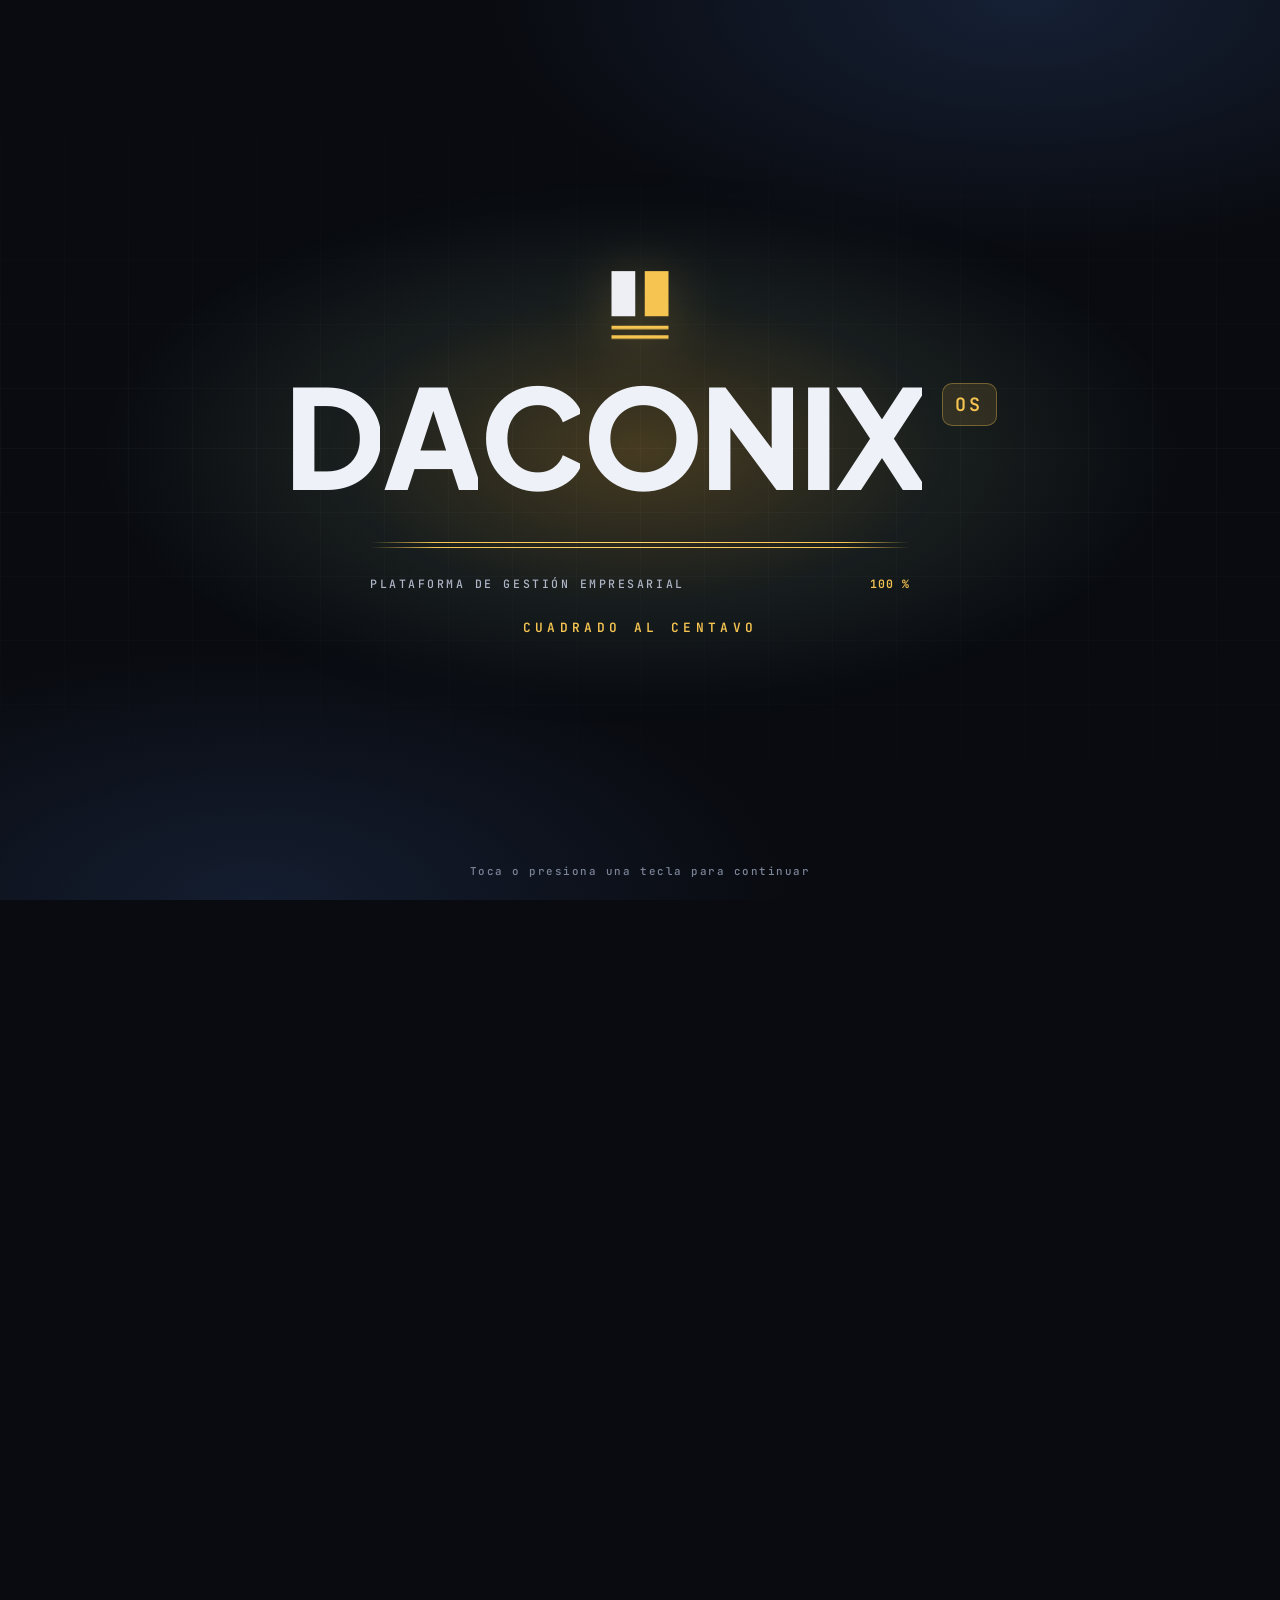
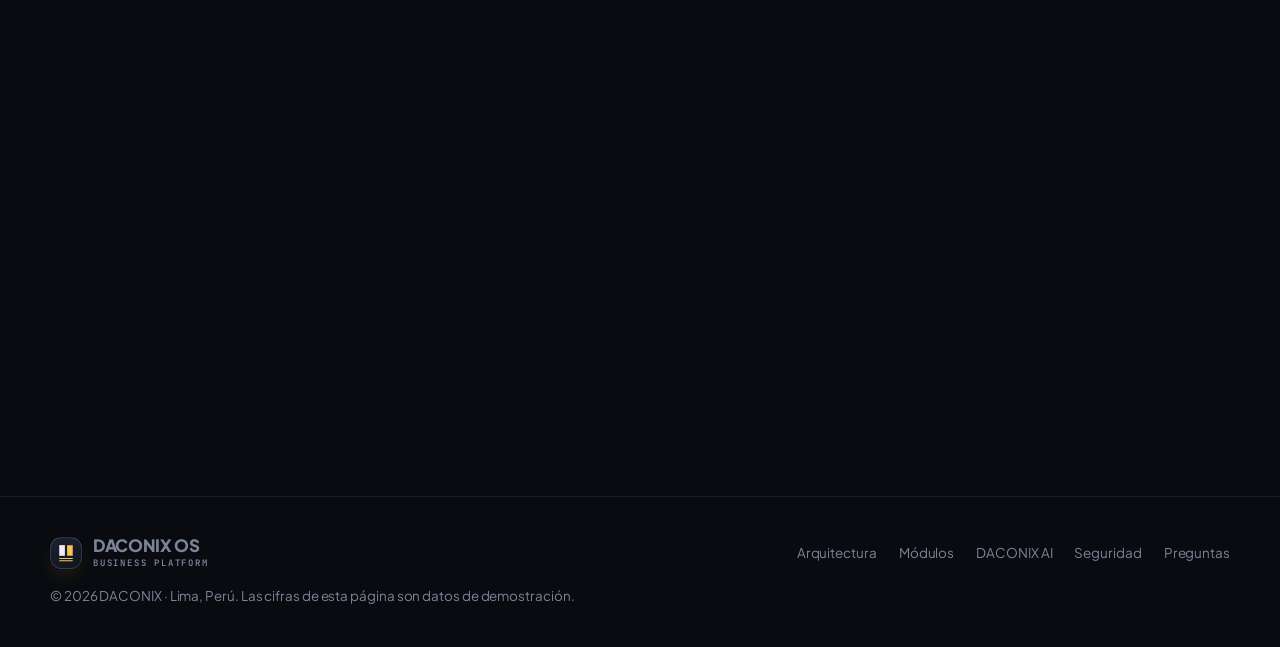
==== index.html @ ee8d9e0b "Add files via upload" ====
<!doctype html>
<html lang="es">
<head>
<meta charset="utf-8">
<meta name="viewport" content="width=device-width, initial-scale=1, viewport-fit=cover">
<title>DACONIX OS · Plataforma de gestión empresarial</title>
<meta name="description" content="DACONIX OS centraliza ventas, inventario multi-almacén, tesorería y contabilidad en una sola plataforma, con un asistente integrado que guía a tu equipo.">
<meta name="theme-color" content="#090B10">
<link rel="preconnect" href="https://fonts.googleapis.com">
<link rel="preconnect" href="https://fonts.gstatic.com" crossorigin>
<link rel="stylesheet" href="https://fonts.googleapis.com/css2?family=Plus+Jakarta+Sans:wght@400..800&family=JetBrains+Mono:wght@400..600&display=swap">
<style>
:root{
  color-scheme:dark;
  --bg:#090B10; --bg-2:#0C0F17;
  --s1:#121622; --s2:#171C2B; --s3:#1E2436;
  --line:rgba(255,255,255,.08); --line-2:rgba(255,255,255,.13); --line-3:rgba(255,255,255,.2);
  --ink:#EEF1F7; --ink-2:#AEB5C6; --mute:#7C8498;
  --gold:#F5C451; --gold-h:#FFD166; --gold-ink:#090B10; --gold-soft:rgba(245,196,81,.12); --gold-line:rgba(245,196,81,.35);
  --cyan:#5ED6E8; --cyan-soft:rgba(94,214,232,.1);
  --ok:#5FD3A8; --ok-soft:rgba(95,211,168,.12);
  --warn:#F2A65A; --warn-soft:rgba(242,166,90,.13);
  --info:#8FB2FF; --info-soft:rgba(143,178,255,.12);
  --ui:'Plus Jakarta Sans','Inter','Segoe UI',system-ui,-apple-system,sans-serif;
  --mono:'JetBrains Mono',ui-monospace,'SFMono-Regular',Consolas,monospace;
  --r:16px;
}
*{box-sizing:border-box}
html{scroll-behavior:smooth;background:var(--bg);-webkit-text-size-adjust:100%}
body{margin:0;min-height:100vh;color:var(--ink);font-family:var(--ui);font-size:16px;line-height:1.6;-webkit-font-smoothing:antialiased;letter-spacing:-.005em;
  background:
    radial-gradient(1100px 620px at 78% -8%,rgba(46,72,122,.42),transparent 62%),
    radial-gradient(900px 560px at 6% 4%,rgba(31,45,78,.38),transparent 60%),
    radial-gradient(800px 600px at 50% 120%,rgba(28,40,70,.3),transparent 60%),
    var(--bg);background-attachment:fixed}
a{color:inherit}
button{font:inherit;color:inherit}
img,svg{display:block}
:focus-visible{outline:2px solid var(--gold);outline-offset:3px;border-radius:6px}
::selection{background:var(--gold);color:var(--gold-ink)}
h1,h2,h3,h4{margin:0;text-wrap:balance;letter-spacing:-.035em}
p{margin:0}
.wrap{max-width:1220px;margin-inline:auto;padding-inline:max(20px,env(safe-area-inset-left,0px))}
.mono,.num{font-family:var(--mono);font-variant-numeric:tabular-nums;letter-spacing:0}
.sec{padding-block:clamp(84px,11vw,140px);scroll-margin-top:72px}
.eyebrow{display:inline-flex;align-items:center;gap:10px;font:600 .72rem var(--mono);letter-spacing:.16em;text-transform:uppercase;color:var(--gold)}
.eyebrow::before{content:"";width:22px;height:1px;background:var(--gold-line)}
.h2{font-size:clamp(2rem,4.4vw,3.4rem);font-weight:760;line-height:1.04;margin-top:16px}
.h2 em{font-style:normal;color:var(--gold)}
.lead{color:var(--ink-2);font-size:clamp(1.02rem,1.5vw,1.16rem);max-width:58ch;margin-top:18px}
.head{display:grid;grid-template-columns:minmax(0,1.15fr) minmax(0,1fr);gap:18px 64px;align-items:end;margin-bottom:clamp(40px,5vw,60px)}
@media(max-width:900px){.head{grid-template-columns:minmax(0,1fr)}}

/* Botones */
.btn{display:inline-flex;align-items:center;justify-content:center;gap:9px;height:48px;padding:0 22px;border-radius:12px;font-weight:650;font-size:.96rem;text-decoration:none;cursor:pointer;border:1px solid var(--line-2);background:rgba(23,28,43,.7);color:var(--ink);transition:background .2s,border-color .2s,transform .2s,box-shadow .2s;white-space:nowrap}
.btn:hover{border-color:var(--line-3);background:var(--s3);transform:translateY(-1px)}
.btn.pri{background:var(--gold);color:var(--gold-ink);border-color:transparent;box-shadow:0 0 0 1px rgba(255,209,102,.5) inset,0 14px 36px -14px rgba(245,196,81,.65)}
.btn.pri:hover{background:var(--gold-h)}
.btn.sm{height:40px;padding:0 16px;font-size:.88rem;border-radius:10px}
.btn svg{flex-shrink:0}

/* Cabecera */
.top{position:fixed;inset:0 0 auto;z-index:60;padding-top:env(safe-area-inset-top,0px);transition:background .25s,border-color .25s,backdrop-filter .25s;border-bottom:1px solid transparent}
.top.solid{background:rgba(9,11,16,.78);backdrop-filter:saturate(150%) blur(16px);-webkit-backdrop-filter:saturate(150%) blur(16px);border-bottom-color:var(--line)}
.top-in{height:72px;display:flex;align-items:center;gap:24px}
.brand{display:flex;align-items:center;gap:11px;text-decoration:none;flex-shrink:0}
.brand-mark{width:38px;height:38px;border-radius:11px;display:grid;place-items:center;background:linear-gradient(160deg,#1C2233,#10141E);border:1px solid var(--line-2);box-shadow:0 0 0 1px rgba(0,0,0,.4),0 8px 22px -10px rgba(245,196,81,.5)}
.brand-t{display:grid;line-height:1.05}
.brand-t b{font-size:1.06rem;font-weight:800;letter-spacing:-.02em}
.brand-t small{font:600 .56rem var(--mono);letter-spacing:.2em;color:var(--mute);margin-top:3px}
.links{display:flex;gap:4px;margin-inline:auto}
.links a{padding:8px 14px;border-radius:9px;text-decoration:none;color:var(--ink-2);font-size:.92rem;font-weight:550;transition:color .2s,background .2s}
.links a:hover{color:var(--ink);background:rgba(255,255,255,.05)}
.links a .ai{color:var(--gold)}
.acts{display:flex;gap:10px;align-items:center}
.menu-btn{display:none;width:42px;height:42px;border-radius:10px;border:1px solid var(--line-2);background:rgba(23,28,43,.7);place-items:center;cursor:pointer}
.drawer{display:none}
@media(max-width:1040px){
  .links,.acts .btn:not(.keep){display:none}
  .menu-btn{display:grid}
  .acts{margin-left:auto}
  .drawer.open{display:grid;gap:4px;padding:10px 0 20px;border-top:1px solid var(--line)}
  .drawer a{padding:12px 4px;text-decoration:none;font-weight:600;color:var(--ink-2);border-bottom:1px solid var(--line)}
  .drawer .btns{display:grid;gap:10px;margin-top:14px}
}
.acts .sh{display:none}
@media(max-width:560px){.top-in{gap:12px}.acts .lg{display:none}.acts .sh{display:inline}.acts .btn.keep{padding:0 13px;font-size:.84rem}.brand-t small{display:none}.brand-t b{font-size:.98rem}}
@media(max-width:360px){.brand-t{display:none}}

/* Hero */
.hero{position:relative;padding-top:calc(128px + env(safe-area-inset-top,0px));padding-bottom:clamp(40px,6vw,64px);text-align:center;overflow:hidden}
.hero::before{content:"";position:absolute;inset:0;z-index:-1;background-image:linear-gradient(var(--line) 1px,transparent 1px),linear-gradient(90deg,var(--line) 1px,transparent 1px);background-size:64px 64px;-webkit-mask:radial-gradient(ellipse 70% 60% at 50% 30%,#000 10%,transparent 75%);mask:radial-gradient(ellipse 70% 60% at 50% 30%,#000 10%,transparent 75%);opacity:.55}
.badge{display:inline-flex;align-items:center;gap:10px;max-width:100%;padding:7px 16px 7px 12px;border-radius:999px;border:1px solid var(--gold-line);background:linear-gradient(90deg,rgba(245,196,81,.1),rgba(94,214,232,.05));font:600 clamp(.6rem,1.6vw,.72rem) var(--mono);letter-spacing:.1em;color:var(--gold);text-transform:uppercase;text-wrap:balance}
.badge i{width:7px;height:7px;flex-shrink:0;border-radius:50%;background:var(--gold);animation:ping 2.4s infinite}
@keyframes ping{0%{box-shadow:0 0 0 0 rgba(245,196,81,.55)}70%,100%{box-shadow:0 0 0 9px rgba(245,196,81,0)}}
.hero h1{margin:28px auto 0;max-width:15ch;font-size:clamp(2.6rem,7vw,5.6rem);font-weight:800;line-height:1.01;letter-spacing:-.048em}
.hero h1 .g{display:block;color:transparent;background:linear-gradient(100deg,#FFE3A1 0%,var(--gold) 42%,#D99E2B 72%,#FFE3A1 100%);background-size:200% 100%;-webkit-background-clip:text;background-clip:text;animation:sheen 7s ease-in-out infinite;padding-bottom:.08em}
@keyframes sheen{0%,100%{background-position:0% 50%}50%{background-position:100% 50%}}
.hero .lead{margin:26px auto 0;max-width:60ch;font-size:clamp(1.04rem,1.7vw,1.24rem)}
.hero .cta{display:flex;flex-wrap:wrap;gap:12px;justify-content:center;margin-top:36px}
.hero .cta .btn{height:54px;padding:0 26px;font-size:1rem}
.trust{display:flex;flex-wrap:wrap;justify-content:center;gap:10px 28px;margin-top:32px;font-size:.88rem;color:var(--mute)}
.trust span{display:inline-flex;align-items:center;gap:8px}
.trust svg{color:var(--gold)}

/* Spotlight border glow */
.spot{position:relative;isolation:isolate;--mx:50%;--my:50%}
.spot::before{content:"";position:absolute;inset:0;border-radius:inherit;padding:1px;pointer-events:none;z-index:3;
  background:radial-gradient(300px circle at var(--mx) var(--my),rgba(255,209,102,.95),rgba(245,196,81,.25) 35%,transparent 62%);
  -webkit-mask:linear-gradient(#000 0 0) content-box,linear-gradient(#000 0 0);-webkit-mask-composite:xor;mask-composite:exclude;opacity:0;transition:opacity .35s}
.spot::after{content:"";position:absolute;inset:0;border-radius:inherit;pointer-events:none;z-index:-1;background:radial-gradient(520px circle at var(--mx) var(--my),rgba(245,196,81,.07),transparent 50%);opacity:0;transition:opacity .35s}
.spot:hover::before,.spot:hover::after{opacity:1}

/* Reveal */
.js .rv{opacity:0;transform:translateY(22px);transition:opacity .8s cubic-bezier(.2,.7,0,1),transform .8s cubic-bezier(.2,.7,0,1);transition-delay:calc(var(--d,0) * 90ms)}
.js .rv.in{opacity:1;transform:none}

/* Simulador */
.stage{padding-bottom:clamp(30px,5vw,60px)}
.hint{display:flex;justify-content:center;margin-bottom:16px}
.hint span{display:inline-flex;align-items:center;gap:8px;font:500 .76rem var(--mono);color:var(--ink-2);letter-spacing:.04em}
.hint b{color:var(--gold);font-weight:600}
.erp{border-radius:20px;border:1px solid var(--line-2);background:linear-gradient(180deg,#121622 0%,#0E1119 100%);overflow:hidden;
  box-shadow:0 0 0 1px rgba(0,0,0,.6),0 -1px 0 rgba(255,209,102,.3) inset,0 60px 140px -40px rgba(0,0,0,.95),0 0 140px -50px rgba(245,196,81,.35);
  display:grid;grid-template-columns:232px minmax(0,1fr);min-height:640px;text-align:left}
.e-side{border-right:1px solid var(--line);background:rgba(9,11,16,.55);padding:16px 12px;display:flex;flex-direction:column;gap:3px;min-width:0}
.e-side .brand{padding:4px 6px 16px;border-bottom:1px solid var(--line);margin-bottom:10px}
.e-side .brand-mark{width:32px;height:32px;border-radius:9px}
.e-side .brand-t b{font-size:.94rem}
.e-grp{font:600 .6rem var(--mono);letter-spacing:.16em;color:var(--mute);padding:10px 10px 6px}
.nav-i{display:flex;align-items:center;gap:11px;width:100%;padding:9px 11px;border-radius:9px;border:0;background:none;color:var(--ink-2);font-size:.88rem;font-weight:550;cursor:pointer;text-align:left;white-space:nowrap;transition:background .15s,color .15s}
.nav-i .gl{width:18px;text-align:center;font-family:var(--mono);color:var(--mute);flex-shrink:0}
.nav-i:hover{background:rgba(255,255,255,.04);color:var(--ink)}
.nav-i[aria-selected="true"]{background:var(--s2);color:var(--ink);box-shadow:0 0 0 1px var(--line-2) inset}
.nav-i[aria-selected="true"] .gl{color:var(--gold)}
.e-more{margin-top:auto;padding:12px 10px 4px;font-size:.74rem;color:var(--mute);border-top:1px solid var(--line)}
.e-more b{color:var(--ink-2);font-weight:600}
.e-body{min-width:0;display:flex;flex-direction:column}
.e-top{display:flex;align-items:center;gap:14px;padding:12px 20px;border-bottom:1px solid var(--line);background:rgba(9,11,16,.35)}
.crumb{display:grid;line-height:1.2;min-width:0}
.crumb small{font:600 .6rem var(--mono);letter-spacing:.14em;color:var(--mute)}
.crumb b{font-size:1rem;font-weight:700;white-space:nowrap;overflow:hidden;text-overflow:ellipsis}
.e-st{margin-left:auto;display:flex;align-items:center;gap:10px;justify-content:flex-end;flex-shrink:0}
.srv{display:inline-flex;align-items:center;gap:8px;font:500 .72rem var(--mono);color:var(--ink-2);padding:6px 11px;border-radius:999px;border:1px solid var(--line);background:rgba(9,11,16,.5);white-space:nowrap}
.srv i{width:7px;height:7px;border-radius:50%;background:var(--ok);box-shadow:0 0 0 3px rgba(95,211,168,.18)}
.av{width:32px;height:32px;border-radius:50%;display:grid;place-items:center;font:600 .72rem var(--mono);background:var(--s3);border:1px solid var(--line-2);color:var(--ink)}
.e-main{padding:18px 20px 24px;min-width:0;position:relative;flex:1}
.demo-bn{display:flex;flex-wrap:wrap;align-items:center;justify-content:space-between;gap:6px 16px;padding:11px 15px;border-radius:12px;border:1px solid var(--gold-line);background:linear-gradient(90deg,rgba(245,196,81,.08),rgba(245,196,81,.02));margin-bottom:18px}
.demo-bn b{display:inline-flex;align-items:center;gap:9px;font:600 .68rem var(--mono);letter-spacing:.14em;color:var(--gold)}
.demo-bn b::before{content:"";width:7px;height:7px;border-radius:50%;background:var(--gold)}
.demo-bn span{font-size:.78rem;color:var(--ink-2)}
.vh{display:flex;flex-wrap:wrap;align-items:flex-end;justify-content:space-between;gap:12px 20px;margin-bottom:16px}
.vh .k{font:600 .64rem var(--mono);letter-spacing:.16em;color:var(--cyan);text-transform:uppercase;display:flex;align-items:center;gap:8px}
.vh .k::before{content:"";width:6px;height:6px;border-radius:50%;background:var(--cyan)}
.vh h3{font-size:1.45rem;font-weight:750;margin-top:4px;letter-spacing:-.025em}
.vh p{font-size:.84rem;color:var(--mute);margin-top:2px}
.month{display:inline-flex;align-items:center;gap:10px}
.month button{width:32px;height:32px;border-radius:8px;border:1px solid var(--line);background:var(--s1);color:var(--mute);cursor:default}
.month span{font:500 .82rem var(--mono);padding:7px 14px;border-radius:8px;border:1px solid var(--line-2);background:var(--s2);text-transform:none}
.kpis{display:grid;grid-template-columns:repeat(4,minmax(0,1fr));gap:12px}
.kpi{padding:15px 16px;border-radius:13px;border:1px solid var(--line);background:var(--s1);min-width:0}
.kpi .l{font-size:.78rem;color:var(--ink-2);font-weight:550}
.kpi .v{font:500 clamp(1.1rem,1.9vw,1.5rem) var(--mono);font-variant-numeric:tabular-nums;margin:6px 0 4px;letter-spacing:-.02em;white-space:nowrap}
.kpi .d{font-size:.74rem;color:var(--mute)}
.kpi .d.up{color:var(--ok)}.kpi .d.warn{color:var(--warn)}
.g2{display:grid;grid-template-columns:minmax(0,1.55fr) minmax(0,1fr);gap:12px;margin-top:12px}
.card{border:1px solid var(--line);background:var(--s1);border-radius:13px;padding:16px;min-width:0}
.card h4{font-size:.86rem;font-weight:650;display:flex;justify-content:space-between;align-items:baseline;gap:10px;margin-bottom:14px;letter-spacing:-.01em}
.card h4 span{font-weight:450;color:var(--mute);font-size:.74rem}
.bars{display:flex;align-items:flex-end;gap:6px;height:150px;padding-top:6px}
.bars div{flex:1;border-radius:5px 5px 2px 2px;background:linear-gradient(180deg,rgba(245,196,81,.9),rgba(245,196,81,.25));transform-origin:bottom;animation:grow .7s cubic-bezier(.2,.7,0,1) both;animation-delay:calc(var(--i) * 40ms);position:relative;min-width:0}
.bars div.c{background:linear-gradient(180deg,rgba(94,214,232,.75),rgba(94,214,232,.15))}
@keyframes grow{from{transform:scaleY(0)}to{transform:scaleY(1)}}
.axis{display:flex;justify-content:space-between;font:500 .66rem var(--mono);color:var(--mute);margin-top:8px}
.legend{display:flex;gap:14px;font-size:.72rem;color:var(--mute);margin-top:10px}
.legend i{display:inline-block;width:8px;height:8px;border-radius:2px;margin-right:6px;background:var(--gold)}
.legend i.c{background:var(--cyan)}
.att{display:grid;gap:8px}
.att div{display:flex;gap:11px;align-items:flex-start;padding:11px 12px;border-radius:10px;background:var(--bg-2);border:1px solid var(--line);font-size:.8rem;color:var(--ink-2)}
.att b{color:var(--ink);font-weight:650;display:block}
.att i{flex-shrink:0;width:8px;height:8px;border-radius:50%;margin-top:6px}
.tw{overflow-x:auto;border:1px solid var(--line);border-radius:13px;background:var(--s1)}
table{width:100%;border-collapse:collapse;font-size:.82rem;min-width:620px}
th{text-align:left;font:600 .62rem var(--mono);letter-spacing:.12em;text-transform:uppercase;color:var(--mute);padding:12px 14px;border-bottom:1px solid var(--line);white-space:nowrap}
td{padding:12px 14px;border-bottom:1px solid var(--line);color:var(--ink-2);white-space:nowrap}
tr:last-child td{border-bottom:0}
tbody tr{transition:background .15s}
tbody tr:hover{background:rgba(255,255,255,.025)}
.r{text-align:right}
td b{color:var(--ink);font-weight:600}
td small{display:block;color:var(--mute);font-size:.72rem}
.pill{display:inline-flex;align-items:center;gap:6px;font-size:.72rem;font-weight:600;padding:3px 10px;border-radius:999px;white-space:nowrap}
.pill::before{content:"";width:6px;height:6px;border-radius:50%;background:currentColor}
.p-ok{color:var(--ok);background:var(--ok-soft)}.p-warn{color:var(--warn);background:var(--warn-soft)}.p-info{color:var(--info);background:var(--info-soft)}.p-n{color:var(--ink-2);background:rgba(255,255,255,.06)}
.meter{display:inline-flex;align-items:center;gap:10px}
.meter .m{width:84px;height:6px;border-radius:3px;background:var(--bg);position:relative;overflow:hidden}
.meter .m i{position:absolute;inset:0 auto 0 0;border-radius:3px;background:var(--cyan)}
.meter .m.low i{background:var(--warn)}
.whs{display:grid;grid-template-columns:repeat(3,minmax(0,1fr));gap:12px;margin-bottom:12px}
.wh{padding:15px 16px;border-radius:13px;border:1px solid var(--line);background:var(--s1)}
.wh .n{font-size:.84rem;font-weight:650}
.wh .c{font-size:.72rem;color:var(--mute)}
.wh .v{font:500 1.15rem var(--mono);margin:10px 0 8px}
.wh .m{height:6px;border-radius:3px;background:var(--bg);overflow:hidden}
.wh .m i{display:block;height:100%;border-radius:3px;background:linear-gradient(90deg,var(--cyan),var(--gold))}
.wh .f{display:flex;justify-content:space-between;font-size:.72rem;color:var(--mute);margin-top:8px}
.view{animation:vin .4s cubic-bezier(.2,.7,0,1) both}
@keyframes vin{from{opacity:0;transform:translateY(8px)}to{opacity:1;transform:none}}
.fab{position:absolute;right:18px;bottom:18px;display:inline-flex;align-items:center;gap:9px;height:44px;padding:0 18px;border-radius:999px;border:0;background:var(--gold);color:var(--gold-ink);font-weight:700;font-size:.9rem;cursor:pointer;box-shadow:0 14px 34px -12px rgba(245,196,81,.7);text-decoration:none}
.fab:hover{background:var(--gold-h)}
.note{font-size:.74rem;color:var(--mute);margin-top:14px}
@media(max-width:1100px){.kpis{grid-template-columns:repeat(2,minmax(0,1fr))}.g2{grid-template-columns:minmax(0,1fr)}}
@media(max-width:860px){
  .erp{grid-template-columns:minmax(0,1fr);min-height:0}
  .e-side{flex-direction:row;overflow-x:auto;border-right:0;border-bottom:1px solid var(--line);padding:10px;gap:4px;scrollbar-width:none}
  .e-side::-webkit-scrollbar{display:none}
  .e-side .brand,.e-grp,.e-more{display:none}
  .nav-i{width:auto}
  .e-main{padding:16px 14px 76px}
  .e-top{padding:12px 14px}
  .srv .t{display:none}
  .whs{grid-template-columns:minmax(0,1fr)}
}
@media(max-width:520px){.kpis{grid-template-columns:minmax(0,1fr)}.month{display:none}}

/* Mapa de módulos */
.map{display:grid;grid-template-columns:repeat(3,minmax(0,1fr));gap:14px;margin-top:22px}
@media(max-width:860px){.map{grid-template-columns:minmax(0,1fr)}}
.mg{border:1px solid var(--line);border-radius:var(--r);background:rgba(18,22,34,.7);padding:22px}
.mg h3{font-size:1.02rem;font-weight:700;letter-spacing:-.015em;display:flex;align-items:center;gap:10px}
.mg h3 small{font:600 .6rem var(--mono);letter-spacing:.14em;color:var(--mute)}
.mg p{font-size:.88rem;color:var(--ink-2);margin-top:8px}
.chips{display:flex;flex-wrap:wrap;gap:6px;margin-top:14px}
.chips span{font-size:.76rem;font-weight:550;padding:5px 10px;border-radius:8px;background:var(--s2);border:1px solid var(--line);color:var(--ink-2)}

/* IA */
.ai-grid{display:grid;grid-template-columns:minmax(0,1fr) minmax(0,1.05fr);gap:24px;align-items:start}
@media(max-width:960px){.ai-grid{grid-template-columns:minmax(0,1fr)}}
.uses{display:grid;gap:12px}
.use{border-radius:var(--r);border:1px solid var(--line);background:var(--s1);padding:22px;cursor:pointer;text-align:left;width:100%;transition:border-color .2s,background .2s,transform .2s}
.use:hover{transform:translateY(-2px)}
.use[aria-pressed="true"]{background:var(--s2);border-color:var(--gold-line)}
.use .hd{display:flex;align-items:center;justify-content:space-between;gap:12px}
.use .ic{width:40px;height:40px;border-radius:11px;display:grid;place-items:center;background:linear-gradient(160deg,rgba(245,196,81,.16),rgba(94,214,232,.06));border:1px solid var(--gold-line);color:var(--gold);flex-shrink:0}
.use h3{font-size:1.12rem;font-weight:720;margin-top:16px;letter-spacing:-.02em}
.use p{font-size:.9rem;color:var(--ink-2);margin-top:8px}
.use q{display:block;margin-top:12px;font:500 .8rem var(--mono);color:var(--gold);quotes:"“" "”"}
.st{font:600 .6rem var(--mono);letter-spacing:.12em;text-transform:uppercase;padding:4px 9px;border-radius:999px;white-space:nowrap}
.st.on{color:var(--ok);background:var(--ok-soft)}
.st.dev{color:var(--cyan);background:var(--cyan-soft)}
.chat{border-radius:20px;border:1px solid var(--line-2);background:linear-gradient(180deg,#141927,#0E1119);overflow:hidden;box-shadow:0 40px 100px -40px rgba(0,0,0,.9),0 0 90px -40px rgba(94,214,232,.35);position:sticky;top:96px}
.c-top{display:flex;align-items:center;gap:12px;padding:16px 18px;border-bottom:1px solid var(--line)}
.c-top .spark{width:38px;height:38px;border-radius:11px;display:grid;place-items:center;background:var(--gold);color:var(--gold-ink);font-size:1.1rem;font-weight:800}
.c-top b{display:block;font-size:.98rem}
.c-top small{font-size:.74rem;color:var(--mute)}
.c-top .x{margin-left:auto;color:var(--mute);font-size:1.2rem}
.modes{display:flex;gap:6px;padding:12px 18px 0}
.modes span{font-size:.74rem;font-weight:600;padding:6px 12px;border-radius:999px;border:1px solid var(--line-2);color:var(--ink-2)}
.modes span.on{background:var(--gold-soft);border-color:var(--gold-line);color:var(--gold)}
.c-note{margin:12px 18px 0;padding:10px 12px;border-radius:10px;background:var(--bg-2);border:1px solid var(--line);font-size:.74rem;color:var(--mute)}
.log{height:360px;overflow:hidden;padding:16px 18px;display:flex;flex-direction:column;gap:12px;justify-content:flex-end;-webkit-mask:linear-gradient(transparent,#000 14%);mask:linear-gradient(transparent,#000 14%)}
.msg{max-width:88%;padding:11px 14px;border-radius:14px;font-size:.86rem;line-height:1.5;animation:vin .35s both}
.msg.u{align-self:flex-end;background:var(--gold);color:var(--gold-ink);border-bottom-right-radius:4px;font-weight:550}
.msg.a{align-self:flex-start;background:var(--s2);border:1px solid var(--line);color:var(--ink);border-bottom-left-radius:4px}
.msg.a small{display:block;font:600 .58rem var(--mono);letter-spacing:.14em;color:var(--cyan);margin-bottom:6px}
.msg.a ol{margin:6px 0 0;padding-left:18px;color:var(--ink-2)}
.msg.a li{margin:2px 0}
.dots{display:inline-flex;gap:4px;padding:4px 2px}
.dots i{width:6px;height:6px;border-radius:50%;background:var(--ink-2);animation:bl 1s infinite}
.dots i:nth-child(2){animation-delay:.15s}.dots i:nth-child(3){animation-delay:.3s}
@keyframes bl{0%,100%{opacity:.25}50%{opacity:1}}
.c-in{display:flex;gap:10px;align-items:center;margin:0 18px 18px;padding:8px 8px 8px 14px;border-radius:12px;border:1px solid var(--line-2);background:var(--bg-2)}
.c-in span{flex:1;font-size:.84rem;color:var(--mute);white-space:nowrap;overflow:hidden;text-overflow:ellipsis;min-height:1.4em}
.c-in span.typing{color:var(--ink)}
.c-in span.typing::after{content:"";display:inline-block;width:2px;height:1em;background:var(--gold);margin-left:2px;vertical-align:-2px;animation:bl 1s infinite}
.c-in b{height:34px;padding:0 14px;border-radius:9px;background:var(--gold);color:var(--gold-ink);display:grid;place-items:center;font-size:.8rem}
.ai-foot{margin-top:18px;font-size:.84rem;color:var(--mute);max-width:62ch}

/* Bento */
.bento{display:grid;grid-template-columns:repeat(6,minmax(0,1fr));gap:14px}
.bx{border-radius:20px;border:1px solid var(--line);background:linear-gradient(180deg,var(--s1),#0F131D);padding:clamp(22px,2.6vw,30px);overflow:hidden;min-width:0;scroll-margin-top:96px}
.bx .tag{font:600 .62rem var(--mono);letter-spacing:.16em;color:var(--gold);text-transform:uppercase}
.bx h3{font-size:clamp(1.3rem,2.1vw,1.7rem);font-weight:750;margin-top:12px;line-height:1.1}
.bx p{color:var(--ink-2);font-size:.94rem;margin-top:10px;max-width:46ch}
.b1{grid-column:span 4}.b2{grid-column:span 2;grid-row:span 2}.b3{grid-column:span 2}.b4{grid-column:span 2}
@media(max-width:1000px){.b1,.b2,.b3,.b4{grid-column:span 6;grid-row:auto}}
.cash{display:grid;grid-template-columns:minmax(0,1fr) minmax(0,1fr);gap:12px;margin-top:22px}
@media(max-width:620px){.cash{grid-template-columns:minmax(0,1fr)}}
.cash .card{background:var(--bg-2)}
.cash .big{font:500 clamp(1.5rem,3vw,2.1rem) var(--mono);letter-spacing:-.02em;margin-top:6px}
.cash .sub{font-size:.76rem;color:var(--mute);margin-top:6px}
.rows{display:grid;gap:8px;font-size:.84rem}
.rows div{display:flex;justify-content:space-between;gap:10px;color:var(--ink-2)}
.rows .tot{border-top:1px solid var(--line-2);padding-top:9px;color:var(--ink);font-weight:650}
.stock{display:grid;gap:16px;margin-top:24px}
.stock .n{display:flex;justify-content:space-between;font-size:.84rem;margin-bottom:7px}
.stock .n span{font-family:var(--mono);color:var(--ink-2)}
.stock .m{height:8px;border-radius:4px;background:var(--bg);overflow:hidden}
.stock .m i{display:block;height:100%;border-radius:4px;background:linear-gradient(90deg,var(--cyan),var(--gold));width:0;transition:width 1.4s cubic-bezier(.2,.7,0,1)}
.in .stock .m i{width:var(--w)}
.live{display:inline-flex;align-items:center;gap:8px;margin-top:22px;font:500 .74rem var(--mono);color:var(--ok)}
.live i{width:7px;height:7px;border-radius:50%;background:var(--ok);animation:ping2 2s infinite}
@keyframes ping2{0%{box-shadow:0 0 0 0 rgba(95,211,168,.5)}70%,100%{box-shadow:0 0 0 8px rgba(95,211,168,0)}}
.tl{display:grid;gap:0;margin-top:20px;border-left:1px solid var(--line-2);padding-left:18px}
.tl div{position:relative;padding:6px 0 12px;font-size:.84rem;color:var(--ink-2)}
.tl div::before{content:"";position:absolute;left:-23px;top:12px;width:9px;height:9px;border-radius:50%;background:var(--bg);border:2px solid var(--gold)}
.tl b{color:var(--ink);font-weight:650}
.tl time{display:block;font:500 .7rem var(--mono);color:var(--mute)}
.sec-l{display:grid;gap:10px;margin-top:20px}
.sec-l div{display:flex;gap:12px;align-items:flex-start;font-size:.88rem;color:var(--ink-2)}
.sec-l svg{color:var(--gold);flex-shrink:0;margin-top:3px}
.sec-l b{color:var(--ink);font-weight:650}

/* FAQ */
.faq-g{display:grid;grid-template-columns:minmax(0,.85fr) minmax(0,1.15fr);gap:48px}
@media(max-width:900px){.faq-g{grid-template-columns:minmax(0,1fr)}}
.faq{border-top:1px solid var(--line-2)}
.faq details{border-bottom:1px solid var(--line-2)}
.faq summary{list-style:none;cursor:pointer;display:flex;justify-content:space-between;align-items:center;gap:16px;padding:22px 0;font-size:1.06rem;font-weight:650;letter-spacing:-.015em}
.faq summary::-webkit-details-marker{display:none}
.faq summary::after{content:"+";font:400 1.4rem var(--mono);color:var(--gold);transition:transform .25s;flex-shrink:0}
.faq details[open] summary::after{transform:rotate(45deg)}
.faq details p{color:var(--ink-2);padding:0 0 22px;max-width:64ch;font-size:.96rem}

/* CTA final */
.final{position:relative;border-radius:28px;border:1px solid var(--gold-line);overflow:hidden;padding:clamp(40px,7vw,84px) clamp(22px,6vw,72px);text-align:center;
  background:radial-gradient(700px 360px at 50% 0%,rgba(245,196,81,.18),transparent 70%),radial-gradient(600px 300px at 50% 110%,rgba(94,214,232,.08),transparent 70%),linear-gradient(180deg,var(--s1),var(--bg-2))}
.final h2{font-size:clamp(2rem,4.6vw,3.6rem);font-weight:800;line-height:1.03;max-width:18ch;margin:16px auto 0}
.final .lead{margin-inline:auto}
.final .cta{display:flex;flex-wrap:wrap;gap:12px;justify-content:center;margin-top:32px}
.final .cta .btn{height:54px;padding:0 26px}
.final small{display:block;margin-top:18px;font:500 .74rem var(--mono);color:var(--mute)}
footer{padding:40px 0 calc(40px + env(safe-area-inset-bottom,0px));border-top:1px solid var(--line);margin-top:clamp(70px,9vw,110px)}
.foot{display:flex;flex-wrap:wrap;gap:16px 32px;align-items:center;justify-content:space-between;font-size:.84rem;color:var(--mute)}
.foot nav{display:flex;flex-wrap:wrap;gap:6px 22px}
.foot a{text-decoration:none}.foot a:hover{color:var(--ink)}


/* Presentación de entrada */
html.intro-lock{overflow:hidden}
.intro{position:fixed;inset:0;z-index:200;display:grid;place-items:center;cursor:pointer;padding:24px;overflow:hidden}
.lid{position:absolute;left:0;right:0;height:50.2%;background-color:var(--bg);transition:transform 1s cubic-bezier(.77,0,.18,1)}
.lid.t{top:0;background-image:radial-gradient(70% 90% at 50% 100%,rgba(245,196,81,.11),transparent 62%),radial-gradient(60% 80% at 80% 0%,rgba(46,72,122,.35),transparent 70%)}
.lid.b{bottom:0;background-image:radial-gradient(70% 90% at 50% 0%,rgba(245,196,81,.11),transparent 62%),radial-gradient(60% 80% at 20% 100%,rgba(46,72,122,.3),transparent 70%)}
.lid::before{content:"";position:absolute;inset:0;background-image:linear-gradient(var(--line) 1px,transparent 1px),linear-gradient(90deg,var(--line) 1px,transparent 1px);background-size:64px 64px;opacity:.35}
.lid.t::before{-webkit-mask:linear-gradient(to top,#000,transparent 80%);mask:linear-gradient(to top,#000,transparent 80%);background-position:0 100%}
.lid.b::before{-webkit-mask:linear-gradient(to bottom,#000,transparent 80%);mask:linear-gradient(to bottom,#000,transparent 80%)}
.lid.t::after{content:"";position:absolute;left:0;right:0;bottom:-1px;height:1px;background:linear-gradient(90deg,transparent,var(--gold-h) 50%,transparent);opacity:0;transform:scaleX(0);transition:opacity .3s,transform .5s cubic-bezier(.2,.8,0,1)}
.i-in{position:relative;z-index:2;display:grid;justify-items:center;gap:clamp(18px,2.6vw,28px);transition:opacity .45s ease,transform .7s cubic-bezier(.4,0,.2,1),filter .6s ease}
.i-in > *{opacity:0}
.i-in::before{content:"";position:absolute;z-index:-1;left:50%;top:50%;width:min(1100px,150vw);height:min(560px,90vw);transform:translate(-50%,-50%) scale(.7);border-radius:50%;background:radial-gradient(closest-side,rgba(245,196,81,.17),rgba(94,214,232,.05) 55%,transparent);opacity:0;pointer-events:none}
.intro.go .i-in::before{animation:iGlow 1.6s .35s cubic-bezier(.2,.8,0,1) forwards}
@keyframes iGlow{to{opacity:1;transform:translate(-50%,-50%) scale(1)}}
.i-mark{width:clamp(52px,7vw,76px);height:auto;overflow:visible;filter:drop-shadow(0 10px 30px rgba(245,196,81,.35))}
.i-mark rect{transform-box:fill-box}
.i-mark .p{transform-origin:50% 100%;transform:scaleY(0)}
.i-mark .l{transform-origin:0 50%;transform:scaleX(0)}
.i-word{display:flex;align-items:flex-start;gap:clamp(10px,1.4vw,18px);font-weight:800;font-size:clamp(3rem,12.5vw,8.6rem);line-height:.9;letter-spacing:-.045em}
.i-word .ch{display:inline-block;overflow:hidden;padding:0 .01em .08em}
.i-word .ch i{display:inline-block;font-style:normal;transform:translateY(110%);color:transparent;background:linear-gradient(100deg,#EEF1F7 0 40%,#FFE3A1 47%,var(--gold) 50%,#FFE3A1 53%,#EEF1F7 60% 100%);background-size:320% 100%;background-position:100% 0;-webkit-background-clip:text;background-clip:text}
.i-os{font:600 clamp(.72rem,1.6vw,1.15rem) var(--mono);letter-spacing:.16em;color:var(--gold);border:1px solid var(--gold-line);background:var(--gold-soft);padding:.45em .7em;border-radius:.55em;margin-top:.55em;transform:translateY(8px)}
.i-rule{width:min(540px,74vw);display:grid;gap:4px}
.i-rule i{height:1px;background:linear-gradient(90deg,transparent,var(--gold) 12%,var(--gold-h) 50%,var(--gold) 88%,transparent);transform:scaleX(0)}
.i-meta{width:min(540px,74vw);display:flex;justify-content:space-between;gap:16px;font:500 clamp(.6rem,1.4vw,.72rem) var(--mono);letter-spacing:.22em;text-transform:uppercase;color:var(--ink-2)}
.i-meta b{color:var(--gold);font-weight:600;letter-spacing:.08em;white-space:nowrap}
@media(max-width:520px){.i-meta{width:84vw;letter-spacing:.1em}.i-rule{width:84vw}.i-tag{letter-spacing:.26em}}
.i-tag{font:600 clamp(.66rem,1.5vw,.8rem) var(--mono);letter-spacing:.34em;color:var(--gold);text-transform:uppercase;transform:translateY(6px)}
.i-hint{position:absolute;z-index:2;left:0;right:0;bottom:calc(22px + env(safe-area-inset-bottom,0px));text-align:center;font:500 .68rem var(--mono);letter-spacing:.14em;color:var(--mute);opacity:0;transition:opacity .3s}
/* Secuencia (arranca con .go, cuando la tipografía está lista) */
.intro.go .i-in > *{opacity:1}
.intro.go .i-mark .p1{animation:iRise .7s .05s cubic-bezier(.2,.8,0,1) forwards}
.intro.go .i-mark .p2{animation:iRise .7s .17s cubic-bezier(.2,.8,0,1) forwards}
.intro.go .i-mark .l1{animation:iDraw .55s .55s cubic-bezier(.6,0,.2,1) forwards}
.intro.go .i-mark .l2{animation:iDraw .55s .68s cubic-bezier(.6,0,.2,1) forwards}
.intro.go .i-word .ch i{animation:iUp .9s calc(.45s + var(--i) * 60ms) cubic-bezier(.2,.85,0,1) forwards,iSheen 1.1s calc(1.55s + var(--i) * 70ms) cubic-bezier(.4,0,.2,1) forwards}
.intro.go .i-os{opacity:0;animation:iFade .6s 1.05s cubic-bezier(.2,.8,0,1) forwards}
.intro.go .i-rule i{animation:iDraw 1.3s 1s cubic-bezier(.65,0,.15,1) forwards;transform-origin:50% 50%}
.intro.go .i-rule i + i{animation-delay:1.12s}
.intro.go .i-meta{opacity:0;animation:iFade .6s 1.15s ease forwards}
.intro.go .i-tag{opacity:0;animation:iFade .7s 1.9s cubic-bezier(.2,.8,0,1) forwards}
.intro.go .i-hint{opacity:1;transition-delay:1s}
@keyframes iRise{to{transform:scaleY(1)}}
@keyframes iDraw{to{transform:scaleX(1)}}
@keyframes iUp{to{transform:none}}
@keyframes iSheen{to{background-position:0 0}}
@keyframes iFade{to{opacity:1;transform:none}}
/* Salida: el contenido se retira y la pantalla se abre por la línea dorada */
.intro.out{pointer-events:none}
.intro.out .i-in{opacity:0;transform:scale(1.04);filter:blur(6px)}
.intro.out .i-hint{opacity:0;transition-delay:0s}
.intro.out .lid.t::after{opacity:1;transform:scaleX(1)}
.intro.out .lid.t{transform:translateY(-101%);transition-delay:.3s}
.intro.out .lid.b{transform:translateY(101%);transition-delay:.3s}
@media (prefers-reduced-motion:reduce){.intro{display:none}}

@media (prefers-reduced-motion:reduce){
  *,*::before,*::after{animation-duration:.01ms!important;animation-iteration-count:1!important;transition-duration:.01ms!important;scroll-behavior:auto!important}
  .js .rv{opacity:1;transform:none}
}
</style>
</head>
<body>
<script>document.documentElement.classList.add('js')</script>

<div class="intro" id="intro" aria-hidden="true">
  <div class="lid t"></div><div class="lid b"></div>
  <div class="i-in">
    <svg class="i-mark" viewBox="0 0 32 34" aria-hidden="true"><rect class="p p1" x="4" y="3" width="10" height="19" fill="#EEEFF4"/><rect class="p p2" x="18" y="3" width="10" height="19" fill="#F5C451"/><rect class="l l1" x="4" y="26" width="24" height="1.5" fill="#F5C451"/><rect class="l l2" x="4" y="30" width="24" height="1.5" fill="#F5C451"/></svg>
    <div class="i-word"><span><span class="ch"><i style="--i:0">D</i></span><span class="ch"><i style="--i:1">A</i></span><span class="ch"><i style="--i:2">C</i></span><span class="ch"><i style="--i:3">O</i></span><span class="ch"><i style="--i:4">N</i></span><span class="ch"><i style="--i:5">I</i></span><span class="ch"><i style="--i:6">X</i></span></span><span class="i-os">OS</span></div>
    <div class="i-rule"><i></i><i></i></div>
    <div class="i-meta"><span>Plataforma de gestión empresarial</span><b id="i-pct">000 %</b></div>
    <div class="i-tag">Cuadrado al centavo</div>
  </div>
  <div class="i-hint">Toca o presiona una tecla para continuar</div>
</div>
<script>
/* Presentación: ~3,4 s, se salta con clic, tecla, rueda o toque; sin movimiento si el usuario lo pide. */
(function () {
  var it = document.getElementById('intro'), html = document.documentElement, done = false, resolve;
  window.dxIntro = new Promise(function (r) { resolve = r; });
  if (!it || matchMedia('(prefers-reduced-motion: reduce)').matches) { if (it) it.remove(); resolve(); return; }
  html.classList.add('intro-lock');
  var pct = document.getElementById('i-pct'), t0 = 0, raf = 0, timers = [];
  function count(t) { if (!t0) t0 = t; var p = Math.min(1, (t - t0) / 1300), e = 1 - Math.pow(1 - p, 3); pct.textContent = String(Math.round(e * 100)).padStart(3, '0') + ' %'; if (p < 1) raf = requestAnimationFrame(count); }
  function finish() {
    if (done) return; done = true; timers.forEach(clearTimeout); cancelAnimationFrame(raf);
    it.classList.add('out'); html.classList.remove('intro-lock'); resolve();
    setTimeout(function () { it.remove(); }, 1500);
  }
  function go() {
    if (it.classList.contains('go')) return;
    it.classList.add('go');
    timers.push(setTimeout(function () { raf = requestAnimationFrame(count); }, 1000));
    timers.push(setTimeout(finish, 3400));
  }
  // Espera la tipografía (máx. 700 ms) para que la palabra no cambie de forma a mitad de la animación.
  var fonts = document.fonts && document.fonts.ready ? document.fonts.ready : Promise.resolve();
  Promise.race([fonts, new Promise(function (r) { setTimeout(r, 700); })]).then(go);
  it.addEventListener('click', finish);
  ['keydown', 'wheel', 'touchstart'].forEach(function (ev) { addEventListener(ev, function h() { if (!done && it.classList.contains('go')) finish(); }, { passive: true }); });
})();
</script>

<header class="top" id="top">
  <div class="wrap">
    <div class="top-in">
      <a class="brand" href="#inicio" aria-label="DACONIX OS, inicio">
        <span class="brand-mark"><svg width="22" height="24" viewBox="0 0 32 34" aria-hidden="true"><path d="M4 3h10v19H4z" fill="#EEEFF4"/><path d="M18 3h10v19H18zM4 26h24v1.5H4zm0 4h24v1.5H4z" fill="#F5C451"/></svg></span>
        <span class="brand-t"><b>DACONIX OS</b><small>BUSINESS PLATFORM</small></span>
      </a>
      <nav class="links" aria-label="Principal">
        <a href="#arquitectura">Arquitectura</a>
        <a href="#modulos">Módulos</a>
        <a href="#ai"><span class="ai">✦</span> DACONIX AI</a>
        <a href="#seguridad">Seguridad</a>
      </nav>
      <div class="acts">
        <a class="btn sm" href="https://daconix-os.onrender.com/login" target="_blank" rel="noopener">Acceso Clientes</a>
        <a class="btn sm pri keep" data-wa="demo" href="https://wa.me/51999707530" target="_blank" rel="noopener"><span class="lg">Agendar Demo Ejecutiva</span><span class="sh">Agendar demo</span></a>
        <button class="menu-btn" type="button" aria-expanded="false" aria-controls="drawer" aria-label="Abrir menú">
          <svg width="18" height="18" viewBox="0 0 24 24" fill="none" stroke="currentColor" stroke-width="1.8" aria-hidden="true"><path d="M4 7h16M4 12h16M4 17h16"/></svg>
        </button>
      </div>
    </div>
    <nav class="drawer" id="drawer" aria-label="Menú móvil">
      <a href="#arquitectura">Arquitectura</a>
      <a href="#modulos">Módulos</a>
      <a href="#ai">✦ DACONIX AI</a>
      <a href="#seguridad">Seguridad</a>
      <div class="btns">
        <a class="btn" href="https://daconix-os.onrender.com/login" target="_blank" rel="noopener">Acceso Clientes</a>
      </div>
    </nav>
  </div>
</header>

<main id="inicio">
  <!-- HERO -->
  <section class="hero">
    <div class="wrap">
      <span class="badge rv"><i></i>DACONIX OS v2.4 — Plataforma de gestión empresarial con IA integrada</span>
      <h1 class="rv" style="--d:1">El control total de tu operación. <span class="g">Cuadrado al centavo.</span></h1>
      <p class="lead rv" style="--d:2">Centraliza ventas, inventario multi-almacén, tesorería y contabilidad. Con la asistencia de una IA integrada que responde, audita y guía tu operación en tiempo real sin salir del sistema.</p>
      <div class="cta rv" style="--d:3">
        <a class="btn pri" href="#arquitectura">Explorar Demo Interactiva
          <svg width="16" height="16" viewBox="0 0 24 24" fill="none" stroke="currentColor" stroke-width="2" aria-hidden="true"><path d="M12 5v14M5 12l7 7 7-7"/></svg></a>
        <a class="btn" data-wa="cotizar" href="https://wa.me/51999707530" target="_blank" rel="noopener">
          <svg width="18" height="18" viewBox="0 0 24 24" fill="currentColor" aria-hidden="true"><path d="M12 2a10 10 0 0 0-8.66 15l-1.3 4.76 4.88-1.28A10 10 0 1 0 12 2Zm0 18.2a8.2 8.2 0 0 1-4.18-1.15l-.3-.18-2.9.76.77-2.83-.2-.3A8.2 8.2 0 1 1 12 20.2Zm4.5-6.14c-.25-.12-1.46-.72-1.69-.8-.23-.09-.39-.13-.56.12-.16.25-.64.8-.78.97-.15.16-.29.18-.54.06a6.7 6.7 0 0 1-3.32-2.9c-.25-.43.25-.4.72-1.34.08-.16.04-.3-.02-.43-.06-.12-.56-1.34-.76-1.84-.2-.48-.4-.42-.56-.42h-.48a.92.92 0 0 0-.66.31 2.78 2.78 0 0 0-.87 2.07 4.83 4.83 0 0 0 1.01 2.57c.12.16 1.74 2.66 4.22 3.73 1.57.68 2.18.74 2.97.62.48-.07 1.46-.6 1.67-1.18.2-.58.2-1.07.15-1.18-.06-.1-.23-.16-.48-.29Z"/></svg>
          Cotizar por WhatsApp</a>
      </div>
      <div class="trust rv" style="--d:4">
        <span><svg width="16" height="16" viewBox="0 0 24 24" fill="none" stroke="currentColor" stroke-width="2" aria-hidden="true"><path d="M20 6 9 17l-5-5"/></svg>Cifras en Soles, al centavo</span>
        <span><svg width="16" height="16" viewBox="0 0 24 24" fill="none" stroke="currentColor" stroke-width="2" aria-hidden="true"><path d="M20 6 9 17l-5-5"/></svg>Multi-almacén y multi-empresa</span>
        <span><svg width="16" height="16" viewBox="0 0 24 24" fill="none" stroke="currentColor" stroke-width="2" aria-hidden="true"><path d="M20 6 9 17l-5-5"/></svg>Roles, permisos y bitácora</span>
      </div>
    </div>
  </section>

  <!-- ARQUITECTURA + SIMULADOR -->
  <section class="stage" id="arquitectura" style="scroll-margin-top:84px">
    <div class="wrap">
      <div class="hint rv"><span><b>●</b> Simulador interactivo · haz clic en cada sección del menú</span></div>
      <div class="erp spot rv" style="--d:1" id="erp">
        <aside class="e-side" role="tablist" aria-label="Secciones del ERP" aria-orientation="vertical">
          <div class="brand">
            <span class="brand-mark"><svg width="18" height="20" viewBox="0 0 32 34" aria-hidden="true"><path d="M4 3h10v19H4z" fill="#EEEFF4"/><path d="M18 3h10v19H18zM4 26h24v1.5H4zm0 4h24v1.5H4z" fill="#F5C451"/></svg></span>
            <span class="brand-t"><b>DACONIX OS</b><small>BUSINESS PLATFORM</small></span>
          </div>
          <div class="e-grp">OPERACIÓN</div>
          <button class="nav-i" role="tab" data-v="panel" aria-selected="true"><span class="gl">◫</span>Panel general</button>
          <button class="nav-i" role="tab" data-v="clientes" aria-selected="false"><span class="gl">◉</span>Clientes</button>
          <button class="nav-i" role="tab" data-v="proveedores" aria-selected="false"><span class="gl">◇</span>Proveedores</button>
          <button class="nav-i" role="tab" data-v="productos" aria-selected="false"><span class="gl">▦</span>Productos</button>
          <button class="nav-i" role="tab" data-v="inventario" aria-selected="false"><span class="gl">▤</span>Inventario</button>
          <button class="nav-i" role="tab" data-v="compras" aria-selected="false"><span class="gl">↙</span>Compras</button>
          <button class="nav-i" role="tab" data-v="ventas" aria-selected="false"><span class="gl">↗</span>Ventas</button>
          <div class="e-more"><b>+ Caja, Reportes, Contabilidad,</b> Empresas, Usuarios, Roles, Bitácora y Configuración en la plataforma completa.</div>
        </aside>
        <div class="e-body">
          <div class="e-top">
            <div class="crumb"><small>DACONIX OS / ADMINISTRACIÓN</small><b id="crumb">Panel general</b></div>
            <div class="e-st">
              <span class="srv"><i></i><span class="t">Servidor disponible ·</span> <span id="clock" class="num">08:58 p. m.</span></span>
              <span class="av" aria-hidden="true">AD</span>
            </div>
          </div>
          <div class="e-main">
            <div class="demo-bn"><b>DEMOSTRACIÓN EN LÍNEA</b><span>Acceso por invitación · Datos sintéticos · Sin emisión fiscal</span></div>
            <div id="view" role="tabpanel" aria-live="polite"></div>
            <a class="fab" href="#ai"><span aria-hidden="true">✦</span> Ayuda</a>
          </div>
        </div>
      </div>

      <div class="map">
        <div class="mg spot rv"><h3>Operación <small>06 MÓDULOS</small></h3><p>Del pedido a la entrega: cada venta descuenta stock y cada compra lo repone en el almacén correcto.</p>
          <div class="chips"><span>Clientes</span><span>Proveedores</span><span>Productos</span><span>Inventario</span><span>Compras</span><span>Ventas</span></div></div>
        <div class="mg spot rv" style="--d:1"><h3>Finanzas <small>03 MÓDULOS</small></h3><p>Caja, cobros y contabilidad leen los mismos movimientos. No hay segunda versión de los números.</p>
          <div class="chips"><span>Caja</span><span>Reportes</span><span>Contabilidad</span></div></div>
        <div class="mg spot rv" style="--d:2"><h3>Gobierno <small>05 MÓDULOS</small></h3><p>Varias empresas en una sola cuenta, con usuarios, roles y una bitácora de quién hizo qué.</p>
          <div class="chips"><span>Empresas</span><span>Usuarios</span><span>Roles</span><span>Bitácora</span><span>Configuración</span></div></div>
      </div>
    </div>
  </section>

  <!-- DACONIX AI -->
  <section class="sec" id="ai">
    <div class="wrap">
      <div class="head">
        <div class="rv"><span class="eyebrow">DACONIX AI</span><h2 class="h2">Tu Copiloto Gerencial <em>24/7.</em></h2></div>
        <p class="lead rv" style="--d:1">Vive en el botón <b style="color:var(--gold)">✦ Ayuda</b>, en la esquina inferior derecha de cada pantalla. Tu equipo pregunta en lenguaje natural y recibe la respuesta sin salir de lo que está haciendo.</p>
      </div>
      <div class="ai-grid">
        <div class="uses" role="group" aria-label="Casos de uso">
          <button class="use spot rv" type="button" data-ex="guia" aria-pressed="true">
            <div class="hd"><span class="ic"><svg width="18" height="18" viewBox="0 0 24 24" fill="none" stroke="currentColor" stroke-width="1.8" aria-hidden="true"><path d="M4 19.5V5a2 2 0 0 1 2-2h13v15H6.5A2.5 2.5 0 0 0 4 20.5 2.5 2.5 0 0 0 6.5 23H19"/><path d="M9 7h6M9 11h4"/></svg></span><span class="st on">Disponible</span></div>
            <h3>Guía contextual</h3>
            <p>Capacita a tu personal en segundos: cómo registrar una venta, preparar un comprobante o dar de alta un proveedor, paso a paso y sin manuales.</p>
            <q>¿Cómo registro una venta?</q>
          </button>
          <button class="use spot rv" type="button" data-ex="consultas" aria-pressed="false" style="--d:1">
            <div class="hd"><span class="ic"><svg width="18" height="18" viewBox="0 0 24 24" fill="none" stroke="currentColor" stroke-width="1.8" aria-hidden="true"><path d="M21 21l-4.3-4.3"/><circle cx="11" cy="11" r="7"/><path d="M8 13l2-3 2 2 2-3"/></svg></span><span class="st dev">En desarrollo</span></div>
            <h3>Consultas operativas</h3>
            <p>Pregúntale al sistema por tus cifras: ventas de la semana por sucursal o productos bajo el stock mínimo. Hoy el asistente te lleva a la pantalla exacta donde está esa respuesta.</p>
            <q>¿Dónde veo cuánto vendimos este mes?</q>
          </button>
          <button class="use spot rv" type="button" data-ex="alertas" aria-pressed="false" style="--d:2">
            <div class="hd"><span class="ic"><svg width="18" height="18" viewBox="0 0 24 24" fill="none" stroke="currentColor" stroke-width="1.8" aria-hidden="true"><path d="M12 9v4M12 17h.01"/><path d="M10.3 3.9 1.8 18a2 2 0 0 0 1.7 3h17a2 2 0 0 0 1.7-3L13.7 3.9a2 2 0 0 0-3.4 0Z"/></svg></span><span class="st dev">Alertas hoy · IA en desarrollo</span></div>
            <h3>Auditoría y alertas financieras</h3>
            <p>El panel ya señala stock bajo el mínimo, cartera por cobrar y compras pendientes. La detección automática de anomalías en caja y desvíos en compras está en desarrollo.</p>
            <q>¿Qué significa la alerta de inventario?</q>
          </button>
        </div>
        <div class="rv" style="--d:1">
          <div class="chat spot" aria-label="Simulación del asistente DACONIX">
            <div class="c-top"><span class="spark" aria-hidden="true">✦</span><div><b>Asistente DACONIX</b><small>Guías del ERP · Respuestas de la biblioteca</small></div><span class="x" aria-hidden="true">×</span></div>
            <div class="modes"><span class="on">Guías del ERP</span><span>IA y web</span></div>
            <div class="c-note">El modo «IA y web» es opcional, responde preguntas abiertas con información pública y no envía tus registros.</div>
            <div class="log" id="log" aria-live="polite"></div>
            <div class="c-in"><span id="typer">Escribe tu pregunta</span><b>Enviar ↑</b></div>
          </div>
          <p class="ai-foot">Simulación ilustrativa del widget real. Las capacidades marcadas «En desarrollo» se habilitan por etapas; te mostramos su estado en la demo ejecutiva.</p>
        </div>
      </div>
    </div>
  </section>

  <!-- MÓDULOS -->
  <section class="sec" id="modulos" style="padding-top:0">
    <div class="wrap">
      <div class="head">
        <div class="rv"><span class="eyebrow">Módulos core</span><h2 class="h2">Una sola fuente de verdad <em>para cada sol.</em></h2></div>
        <p class="lead rv" style="--d:1">Las áreas que más dinero mueven, conectadas desde el primer día. Lo que entra por ventas aparece en caja; lo que sale del almacén queda trazado.</p>
      </div>
      <div class="bento">
        <article class="bx b1 spot rv">
          <span class="tag">Control de caja y bancos</span>
          <h3>Cierra el día sabiendo exactamente cuánto debe haber.</h3>
          <p>Cada cobro alimenta la caja abierta. El arqueo compara lo esperado contra lo contado y deja registro de cualquier diferencia.</p>
          <div class="cash">
            <div class="card"><div style="font-size:.78rem;color:var(--ink-2)">Efectivo esperado en cajas abiertas</div>
              <div class="big" data-count="12480.50" data-prefix="S/ ">S/ 12,480.50</div>
              <div class="sub">Pendiente de arqueo · no incluye saldos bancarios</div></div>
            <div class="card"><div class="rows">
              <div><span>Apertura</span><span class="num">S/ 500.00</span></div>
              <div><span>Cobros en efectivo</span><span class="num">S/ 13,210.50</span></div>
              <div><span>Egresos</span><span class="num">− S/ 1,230.00</span></div>
              <div class="tot"><span>Esperado al cierre</span><span class="num">S/ 12,480.50</span></div>
            </div></div>
          </div>
        </article>
        <article class="bx b2 spot rv" style="--d:1">
          <span class="tag">Inventario multi-almacén</span>
          <h3>Tu stock, en vivo, en cada ubicación.</h3>
          <p>Mínimos por producto y ubicación, valorización y alertas antes de confirmar una salida.</p>
          <div class="stock">
            <div><div class="n"><b>Almacén Central · Lima</b><span>72%</span></div><div class="m"><i style="--w:72%"></i></div></div>
            <div><div class="n"><b>Sucursal Norte · Trujillo</b><span>48%</span></div><div class="m"><i style="--w:48%"></i></div></div>
            <div><div class="n"><b>Tienda Miraflores</b><span>31%</span></div><div class="m"><i style="--w:31%"></i></div></div>
            <div><div class="n"><b>Tránsito</b><span>12%</span></div><div class="m"><i style="--w:12%"></i></div></div>
          </div>
          <div style="margin-top:26px;font-size:.78rem;color:var(--ink-2)">Capital estimado en existencias</div>
          <div class="num" style="font-size:1.6rem;margin-top:4px" data-count="597496.65" data-prefix="S/ ">S/ 597,496.65</div>
          <span class="live"><i></i>Movimientos al instante</span>
        </article>
        <article class="bx b3 spot rv">
          <span class="tag">Trazabilidad</span>
          <h3>Clientes y proveedores con historia completa.</h3>
          <div class="tl">
            <div><time>12 nov · 09:14</time><b>Venta V-002231</b> · Comercial Andina SAC</div>
            <div><time>12 nov · 10:02</time><b>Salida de almacén</b> · 24 und · Almacén Central</div>
            <div><time>12 nov · 16:40</time><b>Cobro parcial</b> · S/ 2,400.00 en efectivo</div>
          </div>
        </article>
        <article class="bx b4 spot rv" id="seguridad" style="--d:1">
          <span class="tag">Seguridad de datos</span>
          <h3>Cada acceso, con nombre y permiso.</h3>
          <div class="sec-l">
            <div><svg width="16" height="16" viewBox="0 0 24 24" fill="none" stroke="currentColor" stroke-width="2" aria-hidden="true"><rect x="4" y="11" width="16" height="10" rx="2"/><path d="M8 11V7a4 4 0 0 1 8 0v4"/></svg><span><b>Acceso validado en el servidor.</b> Sin credenciales compartidas.</span></div>
            <div><svg width="16" height="16" viewBox="0 0 24 24" fill="none" stroke="currentColor" stroke-width="2" aria-hidden="true"><circle cx="9" cy="8" r="4"/><path d="M2 21a7 7 0 0 1 14 0M17 11l2 2 4-4"/></svg><span><b>Usuarios y roles.</b> Cada persona ve y hace solo lo que le corresponde.</span></div>
            <div><svg width="16" height="16" viewBox="0 0 24 24" fill="none" stroke="currentColor" stroke-width="2" aria-hidden="true"><path d="M8 6h13M8 12h13M8 18h13M3 6h.01M3 12h.01M3 18h.01"/></svg><span><b>Bitácora.</b> Quién hizo qué y cuándo, para auditar sin discusiones.</span></div>
          </div>
        </article>
      </div>
    </div>
  </section>

  <!-- FAQ -->
  <section class="sec" id="preguntas" style="padding-top:0">
    <div class="wrap faq-g">
      <div class="rv"><span class="eyebrow">Para directores</span><h2 class="h2">Lo que preguntan <em>antes de firmar.</em></h2>
        <p class="lead">¿Algo más? Escríbenos por WhatsApp y te responde una persona del equipo.</p></div>
      <div class="faq rv" style="--d:1">
        <details open><summary>¿Cuánto toma migrar desde Excel?</summary><p>Partimos de tus hojas actuales. El sistema importa tu catálogo de productos y valida cada fila antes de cargarla, así los errores se corrigen antes de operar. El calendario exacto depende del volumen y lo acordamos en la demo ejecutiva.</p></details>
        <details><summary>¿Mi información está segura en la nube?</summary><p>El acceso se valida en el servidor, cada usuario tiene un rol con permisos definidos y la bitácora registra las acciones. Para tu empresa definimos contigo dónde se aloja la información y cómo se respalda antes de pasar a producción.</p></details>
        <details><summary>¿Qué soporte recibimos?</summary><p>Acompañamiento directo en la puesta en marcha y un canal de WhatsApp con el equipo. Además, el asistente integrado guía a tu personal en las tareas del día a día.</p></details>
        <details><summary>¿Crece con nosotros?</summary><p>Sí: varias empresas en una sola cuenta, varios almacenes y ubicaciones, y usuarios con roles distintos. Sumas sucursales y personas sin cambiar de sistema.</p></details>
        <details><summary>¿Emite comprobantes electrónicos ante SUNAT?</summary><p>La integración fiscal está en etapa de validación y la demo no emite comprobantes. En la reunión te mostramos el estado actual y el plan de puesta en marcha para tu empresa.</p></details>
      </div>
    </div>
  </section>

  <!-- CTA FINAL -->
  <section class="wrap" aria-labelledby="final-t">
    <div class="final spot rv">
      <span class="eyebrow">Demo ejecutiva · 30 minutos</span>
      <h2 id="final-t">Mira tu operación <span style="color:var(--gold)">cuadrada al centavo.</span></h2>
      <p class="lead">Te mostramos DACONIX OS con un caso parecido al tuyo y respondemos las preguntas de gerencia, finanzas y operaciones.</p>
      <div class="cta">
        <a class="btn pri" data-wa="demo" href="https://wa.me/51999707530" target="_blank" rel="noopener">Agendar Demo Ejecutiva</a>
        <a class="btn" data-wa="cotizar" href="https://wa.me/51999707530" target="_blank" rel="noopener">Cotizar por WhatsApp</a>
      </div>
      <small>WhatsApp +51 999 707 530 · Lima, Perú</small>
    </div>
  </section>
</main>

<footer>
  <div class="wrap foot">
    <a class="brand" href="#inicio" aria-label="DACONIX OS, inicio">
      <span class="brand-mark" style="width:32px;height:32px"><svg width="18" height="20" viewBox="0 0 32 34" aria-hidden="true"><path d="M4 3h10v19H4z" fill="#EEEFF4"/><path d="M18 3h10v19H18zM4 26h24v1.5H4zm0 4h24v1.5H4z" fill="#F5C451"/></svg></span>
      <span class="brand-t"><b>DACONIX OS</b><small>BUSINESS PLATFORM</small></span>
    </a>
    <nav aria-label="Pie de página"><a href="#arquitectura">Arquitectura</a><a href="#modulos">Módulos</a><a href="#ai">DACONIX AI</a><a href="#seguridad">Seguridad</a><a href="#preguntas">Preguntas</a></nav>
    <span>© <span id="yr">2026</span> DACONIX · Lima, Perú. Las cifras de esta página son datos de demostración.</span>
  </div>
</footer>

<script>
(() => {
  'use strict';
  const reduce = matchMedia('(prefers-reduced-motion: reduce)').matches;
  const $ = (s, r = document) => r.querySelector(s);
  const $$ = (s, r = document) => [...r.querySelectorAll(s)];
  const fmt = (n) => n.toLocaleString('es-PE', { minimumFractionDigits: 2, maximumFractionDigits: 2 });
  const S = (n) => 'S/ ' + fmt(n);
  const esc = (t) => String(t).replace(/[&<>"]/g, (c) => ({ '&': '&amp;', '<': '&lt;', '>': '&gt;', '"': '&quot;' }[c]));

  /* WhatsApp con mensaje según el botón */
  const WA = { demo: 'Hola DACONIX, quiero agendar una demo ejecutiva de DACONIX OS para mi empresa.', cotizar: 'Hola DACONIX, quiero una cotización de DACONIX OS para mi empresa.' };
  $$('[data-wa]').forEach((a) => { a.href = 'https://wa.me/51999707530?text=' + encodeURIComponent(WA[a.dataset.wa]); });

  /* Cabecera y menú móvil */
  const top = $('#top');
  const onScroll = () => top.classList.toggle('solid', scrollY > 12);
  addEventListener('scroll', onScroll, { passive: true }); onScroll();
  const mb = $('.menu-btn'), dr = $('#drawer');
  mb.addEventListener('click', () => { const o = dr.classList.toggle('open'); mb.setAttribute('aria-expanded', o); mb.setAttribute('aria-label', o ? 'Cerrar menú' : 'Abrir menú'); });
  $$('#drawer a').forEach((a) => a.addEventListener('click', () => { dr.classList.remove('open'); mb.setAttribute('aria-expanded', false); }));
  $('#yr').textContent = new Date().getFullYear();

  /* Hora de Lima y mes en curso, en formato del ERP */
  const tz = 'America/Lima';
  const tick = () => { $('#clock').textContent = new Date().toLocaleTimeString('es-PE', { hour: '2-digit', minute: '2-digit', hour12: true, timeZone: tz }); };
  tick(); setInterval(tick, 15000);
  const MONTH = new Date().toLocaleDateString('es-PE', { month: 'long', year: 'numeric', timeZone: tz });

  /* Spotlight: el borde sigue al cursor (un rAF por movimiento) */
  if (!reduce && matchMedia('(hover: hover)').matches) {
    $$('.spot').forEach((el) => {
      let raf = 0, x = 0, y = 0;
      el.addEventListener('pointermove', (e) => {
        const r = el.getBoundingClientRect(); x = e.clientX - r.left; y = e.clientY - r.top;
        if (!raf) raf = requestAnimationFrame(() => { el.style.setProperty('--mx', x + 'px'); el.style.setProperty('--my', y + 'px'); raf = 0; });
      }, { passive: true });
    });
  }

  /* Contadores en Soles */
  const count = (el) => {
    const to = parseFloat(el.dataset.count), pre = el.dataset.prefix || '';
    if (reduce) { el.textContent = pre + fmt(to); return; }
    const t0 = performance.now(), dur = 1500;
    const step = (t) => { const p = Math.min(1, (t - t0) / dur), e = 1 - Math.pow(1 - p, 4); el.textContent = pre + fmt(to * e); if (p < 1) requestAnimationFrame(step); };
    requestAnimationFrame(step);
  };

  /* Scroll reveal escalonado */
  const io = new IntersectionObserver((es) => es.forEach((en) => {
    if (!en.isIntersecting) return;
    en.target.classList.add('in'); io.unobserve(en.target);
    $$('[data-count]', en.target).forEach((c) => { if (!c.dataset.done) { c.dataset.done = 1; count(c); } });
  }), { threshold: .14, rootMargin: '0px 0px -40px 0px' });
  (window.dxIntro || Promise.resolve()).then(() => $$('.rv').forEach((el) => io.observe(el)));

  /* ---------- Simulador del ERP (datos de demostración) ---------- */
  const head = (k, t, p, month = true) => `<div class="vh"><div><div class="k">${k}</div><h3>${t}</h3><p>${p}</p></div>${month ? `<div class="month" aria-hidden="true"><button>‹</button><span>${esc(MONTH)}</span><button>›</button></div>` : ''}</div>`;
  const kpi = (l, v, d, cls = '') => `<div class="kpi"><div class="l">${l}</div><div class="v" data-sim="${v}">${S(v)}</div><div class="d ${cls}">${d}</div></div>`;
  const pill = (c, t) => `<span class="pill ${c}">${t}</span>`;
  const table = (cols, rows) => `<div class="tw"><table><thead><tr>${cols.map((c) => `<th class="${c[1] || ''}">${c[0]}</th>`).join('')}</tr></thead><tbody>${rows.map((r) => `<tr>${r.map((v, i) => `<td class="${cols[i][1] || ''}">${v}</td>`).join('')}</tr>`).join('')}</tbody></table></div>`;
  const meter = (v, min, cap) => `<span class="meter"><span class="m ${v < min ? 'low' : ''}"><i style="width:${Math.min(100, Math.round(v / cap * 100))}%"></i></span><span class="num">${v}</span></span>`;

  const sales = [6.2, 7.8, 5.1, 9.4, 8.6, 10.2, 7.3, 11.6, 9.9, 12.4, 10.8, 13.1];
  const cobros = [4.8, 6.1, 4.4, 7.2, 7.9, 8.1, 6.6, 9.2, 8.8, 10.1, 9.4, 10.6];
  const VIEWS = {
    panel: () => head('Visión ejecutiva', 'Hola, Administrador <span style="color:var(--gold)">✦</span>', 'Tu empresa en perspectiva: resultados, compromisos y operación.') +
      `<div class="kpis">${kpi('Ventas entregadas', 248930.40, '+12.4 % vs. mes anterior', 'up')}${kpi('Compras recibidas', 131204.75, '+3.1 % vs. mes anterior')}${kpi('Cobros de ventas', 196410.00, '79 % de lo vendido', 'up')}${kpi('Por cobrar', 52520.40, 'Saldo actual · todos los períodos', 'warn')}</div>
      <div class="g2"><div class="card"><h4>Evolución del negocio <span>Últimos 12 días</span></h4>
        <div class="bars">${sales.map((v, i) => `<div style="height:${v / 13.5 * 100}%;--i:${i}" title="Ventas día ${i + 1}"></div><div class="c" style="height:${cobros[i] / 13.5 * 100}%;--i:${i}" title="Cobros día ${i + 1}"></div>`).join('')}</div>
        <div class="axis"><span>1 nov.</span><span>6 nov.</span><span>12 nov.</span></div>
        <div class="legend"><span><i></i>Ventas</span><span><i class="c"></i>Cobros</span></div></div>
      <div class="card"><h4>Dónde poner la atención <span>Ahora</span></h4><div class="att">
        <div><i style="background:var(--warn)"></i><span><b>14 productos bajo el mínimo</b>en 3 ubicaciones. Revisa antes de confirmar salidas.</span></div>
        <div><i style="background:var(--gold)"></i><span><b>3 clientes con saldo vencido</b>${S(18240.00)} con más de 7 días.</span></div>
        <div><i style="background:var(--info)"></i><span><b>2 compras pendientes</b>de recepción en Almacén Central.</span></div>
      </div></div></div>`,
    clientes: () => head('Cartera', 'Clientes', 'Saldo por cobrar y antigüedad de cada cuenta.', false) +
      table([['Cliente'], ['Ciudad'], ['Última compra'], ['Saldo', 'r'], ['Estado']], [
        ['<b>Comercial Andina SAC</b>', 'Lima', '12 nov.', `<span class="num">${S(18240.00)}</span>`, pill('p-warn', 'Vencido · 12 días')],
        ['<b>Inversiones Pacífico Norte</b>', 'Trujillo', '10 nov.', `<span class="num">${S(24410.00)}</span>`, pill('p-info', 'Vence en 5 días')],
        ['<b>Distribuidora Rímac EIRL</b>', 'Lima', '9 nov.', `<span class="num">${S(9870.40)}</span>`, pill('p-ok', 'Al día')],
        ['<b>Ferretería El Sol SAC</b>', 'Arequipa', '7 nov.', `<span class="num">${S(0)}</span>`, pill('p-n', 'Sin saldo')],
        ['<b>Textiles Huancayo SRL</b>', 'Huancayo', '3 nov.', `<span class="num">${S(0)}</span>`, pill('p-n', 'Sin saldo')],
      ]) + `<p class="note">Total por cobrar: <span class="num" style="color:var(--ink)">${S(52520.40)}</span> · 3 clientes con saldo.</p>`,
    proveedores: () => head('Compromisos', 'Proveedores', 'Lo que debes, a quién y cuándo vence.', false) +
      table([['Proveedor'], ['Rubro'], ['Próximo vencimiento'], ['Por pagar', 'r'], ['Estado']], [
        ['<b>Importadora Lima Centro SAC</b>', 'Herramientas', '18 nov.', `<span class="num">${S(18420.00)}</span>`, pill('p-info', 'Programado')],
        ['<b>Logística Callao EIRL</b>', 'Transporte', '20 nov.', `<span class="num">${S(3260.00)}</span>`, pill('p-info', 'Programado')],
        ['<b>Papelera del Sur SAC</b>', 'Oficina', '—', `<span class="num">${S(0)}</span>`, pill('p-ok', 'Pagado')],
        ['<b>Tecnología Arequipa SRL</b>', 'Electrónica', '14 nov.', `<span class="num">${S(7915.30)}</span>`, pill('p-warn', 'Vence en 2 días')],
      ]),
    productos: () => head('Catálogo', 'Productos', 'Precio, stock total y mínimo por producto.', false) +
      table([['Código'], ['Producto'], ['Stock'], ['Mínimo', 'r'], ['Precio', 'r']], [
        ['<span class="num">PRD-0142</span>', '<b>Taladro percutor 13 mm</b><small>Herramientas</small>', meter(418, 60, 500), '<span class="num">60</span>', `<span class="num">${S(289.90)}</span>`],
        ['<span class="num">PRD-0157</span>', '<b>Mouse inalámbrico ergonómico</b><small>Tecnología</small>', meter(9, 25, 500), '<span class="num">25</span>', `<span class="num">${S(119.00)}</span>`],
        ['<span class="num">PRD-0163</span>', '<b>Archivador metálico 4 cajones</b><small>Oficina</small>', meter(211, 30, 500), '<span class="num">30</span>', `<span class="num">${S(459.00)}</span>`],
        ['<span class="num">PRD-0171</span>', '<b>Freidora de aire 4.2 L</b><small>Hogar</small>', meter(34, 40, 500), '<span class="num">40</span>', `<span class="num">${S(329.90)}</span>`],
        ['<span class="num">PRD-0188</span>', '<b>Cinta métrica 8 m</b><small>Herramientas</small>', meter(156, 50, 500), '<span class="num">50</span>', `<span class="num">${S(24.50)}</span>`],
      ]),
    inventario: () => head('Existencias', 'Inventario', 'Valorización y ocupación por almacén.', false) +
      `<div class="whs">${[['Almacén Central', 'Lima', 412380.20, 72, 6], ['Sucursal Norte', 'Trujillo', 126904.55, 48, 5], ['Tienda Miraflores', 'Lima', 58211.90, 31, 3]].map((w) => `<div class="wh"><div class="n">${w[0]}</div><div class="c">${w[1]}</div><div class="v num">${S(w[2])}</div><div class="m"><i style="width:${w[3]}%"></i></div><div class="f"><span>Ocupación ${w[3]} %</span><span style="color:var(--warn)">${w[4]} bajo mínimo</span></div></div>`).join('')}</div>` +
      table([['Fecha'], ['Movimiento'], ['Producto / almacén'], ['Cantidad', 'r']], [
        ['<span class="num">12 nov. 10:02</span>', pill('p-warn', 'Salida'), '<b>Taladro percutor 13 mm</b><small>Almacén Central</small>', '<span class="num" style="color:var(--warn)">−24</span>'],
        ['<span class="num">12 nov. 08:40</span>', pill('p-ok', 'Entrada'), '<b>Archivador metálico 4 cajones</b><small>Sucursal Norte</small>', '<span class="num" style="color:var(--ok)">+60</span>'],
        ['<span class="num">11 nov. 17:15</span>', pill('p-info', 'Traslado'), '<b>Cinta métrica 8 m</b><small>Central → Miraflores</small>', '<span class="num">40</span>'],
      ]),
    compras: () => head('Abastecimiento', 'Compras', 'Órdenes por estado, de la solicitud a la recepción.', false) +
      `<div class="kpis" style="margin-bottom:12px">${kpi('Compras recibidas', 131204.75, 'Este mes')}${kpi('Pendientes de recepción', 22680.00, '2 órdenes', 'warn')}${kpi('Por pagar a proveedores', 29595.30, 'Saldo actual')}${kpi('Ticket promedio', 8746.98, '15 órdenes')}</div>` +
      table([['Orden'], ['Proveedor'], ['Fecha'], ['Total', 'r'], ['Estado']], [
        ['<span class="num">OC-000318</span>', '<b>Importadora Lima Centro SAC</b>', '<span class="num">12 nov.</span>', `<span class="num">${S(18420.00)}</span>`, pill('p-warn', 'Pendiente de recepción')],
        ['<span class="num">OC-000317</span>', '<b>Tecnología Arequipa SRL</b>', '<span class="num">11 nov.</span>', `<span class="num">${S(4260.00)}</span>`, pill('p-warn', 'Pendiente de recepción')],
        ['<span class="num">OC-000316</span>', '<b>Logística Callao EIRL</b>', '<span class="num">9 nov.</span>', `<span class="num">${S(3260.00)}</span>`, pill('p-ok', 'Recibida')],
        ['<span class="num">OC-000315</span>', '<b>Papelera del Sur SAC</b>', '<span class="num">6 nov.</span>', `<span class="num">${S(2118.40)}</span>`, pill('p-ok', 'Recibida')],
      ]),
    ventas: () => head('Comercial', 'Ventas', 'Entregas y cobros de cada venta.', false) +
      `<div class="kpis" style="margin-bottom:12px">${kpi('Ventas entregadas', 248930.40, '+12.4 % vs. mes anterior', 'up')}${kpi('Cobradas', 196410.00, '79 %', 'up')}${kpi('Por cobrar', 52520.40, '21 %', 'warn')}${kpi('Ticket promedio', 1782.65, '139 ventas')}</div>` +
      table([['Venta'], ['Cliente'], ['Fecha'], ['Total', 'r'], ['Entrega'], ['Cobro']], [
        ['<span class="num">V-002231</span>', '<b>Comercial Andina SAC</b>', '<span class="num">12 nov.</span>', `<span class="num">${S(4820.00)}</span>`, pill('p-ok', 'Entregada'), pill('p-warn', 'Parcial')],
        ['<span class="num">V-002230</span>', '<b>Distribuidora Rímac EIRL</b>', '<span class="num">12 nov.</span>', `<span class="num">${S(1290.40)}</span>`, pill('p-ok', 'Entregada'), pill('p-ok', 'Cobrada')],
        ['<span class="num">V-002229</span>', '<b>Inversiones Pacífico Norte</b>', '<span class="num">11 nov.</span>', `<span class="num">${S(8640.00)}</span>`, pill('p-info', 'En ruta'), pill('p-n', 'Por cobrar')],
        ['<span class="num">V-002228</span>', '<b>Ferretería El Sol SAC</b>', '<span class="num">11 nov.</span>', `<span class="num">${S(612.50)}</span>`, pill('p-ok', 'Entregada'), pill('p-ok', 'Cobrada')],
      ]),
  };
  const NAMES = { panel: 'Panel general', clientes: 'Clientes', proveedores: 'Proveedores', productos: 'Productos', inventario: 'Inventario', compras: 'Compras', ventas: 'Ventas' };
  const view = $('#view'), crumb = $('#crumb');
  const animateSim = () => $$('[data-sim]', view).forEach((el) => { el.dataset.count = el.dataset.sim; el.dataset.prefix = 'S/ '; count(el); });
  const show = (k, anim = true) => {
    view.innerHTML = `<div class="view">${VIEWS[k]()}</div>`; crumb.textContent = NAMES[k];
    $$('.nav-i').forEach((b) => b.setAttribute('aria-selected', b.dataset.v === k));
    if (anim) animateSim();
  };
  const tabs = $$('.nav-i');
  tabs.forEach((b, i) => {
    b.addEventListener('click', () => show(b.dataset.v));
    b.addEventListener('keydown', (e) => {
      const d = { ArrowDown: 1, ArrowRight: 1, ArrowUp: -1, ArrowLeft: -1 }[e.key]; if (!d) return;
      e.preventDefault(); const n = tabs[(i + d + tabs.length) % tabs.length]; n.focus(); n.click();
    });
  });
  show('panel', false);
  const erpIO = new IntersectionObserver((es) => { if (es[0].isIntersecting) { animateSim(); erpIO.disconnect(); } }, { threshold: .3 });
  erpIO.observe($('#erp'));

  /* ---------- Simulador del asistente ---------- */
  const EX = {
    guia: { q: '¿Cómo registro una venta?', a: '<small>GUÍA DEL ERP · VENTAS</small>Desde <b>Ventas</b>:<ol><li>Pulsa «Nueva venta» y elige el cliente.</li><li>Agrega productos: el stock disponible se muestra al instante.</li><li>Confirma la entrega y registra el cobro, total o parcial.</li></ol>' },
    consultas: { q: '¿Dónde veo cuánto vendimos este mes?', a: '<small>GUÍA DEL ERP · PANEL GENERAL</small>En <b>Panel general</b>, la tarjeta «Ventas entregadas» muestra el mes elegido en el selector. Para el detalle por cliente o período, abre <b>Reportes</b>.' },
    alertas: { q: '¿Qué significa la alerta de inventario?', a: '<small>GUÍA DEL ERP · INVENTARIO</small>Indica productos con stock por debajo del mínimo definido para su ubicación. Ábrela desde <b>Panel general → Revisar inventario</b> y repón antes de confirmar nuevas salidas.' },
    proveedor: { q: '¿Cómo doy de alta un proveedor?', a: '<small>GUÍA DEL ERP · PROVEEDORES</small>En <b>Proveedores</b> pulsa «Nuevo», completa los datos de contacto y condiciones de pago. Desde ese momento puedes asignarlo a una orden de <b>Compras</b>.' },
  };
  const log = $('#log'), typer = $('#typer');
  const ORDER = ['guia', 'proveedor', 'consultas', 'alertas'];
  let idx = 0, timer = 0, running = false, visible = false, token = 0, pending = [];
  const wait = (ms, t) => new Promise((res, rej) => { timer = setTimeout(() => (t === token ? res() : rej()), ms); });
  const add = (cls, html) => { const m = document.createElement('div'); m.className = 'msg ' + cls; m.innerHTML = html; log.appendChild(m); while (log.children.length > 6) log.removeChild(log.firstChild); return m; };
  const play = async (key, t) => {
    const ex = EX[key];
    if (reduce) { add('u', esc(ex.q)); add('a', ex.a); return; }
    typer.classList.add('typing'); typer.textContent = '';
    for (const ch of ex.q) { typer.textContent += ch; await wait(32, t); }
    await wait(260, t);
    typer.classList.remove('typing'); typer.textContent = 'Escribe tu pregunta';
    const um = add('u', esc(ex.q));
    const thinking = add('a', '<span class="dots"><i></i><i></i><i></i></span>');
    pending = [um, thinking];
    await wait(900, t);
    thinking.innerHTML = ex.a; pending = [];
  };
  const loop = async () => {
    if (running) return; running = true; const t = token;
    try {
      while (visible && t === token) { await play(ORDER[idx % ORDER.length], t); idx++; await wait(3800, t); }
    } catch (e) { /* interrumpido */ }
    running = false;
  };
  const restart = (key) => {
    token++; clearTimeout(timer); running = false; pending.forEach((m) => m.remove()); pending = []; typer.classList.remove('typing'); typer.textContent = 'Escribe tu pregunta';
    if (key) idx = ORDER.indexOf(key);
    if (visible) loop();
  };
  add('a', '<small>ASISTENTE</small>Hola. Soy el asistente de DACONIX. Puedo orientarte con las guías del ERP.');
  new IntersectionObserver((es) => { visible = es[0].isIntersecting; if (visible) loop(); else restart(); }, { threshold: .25 }).observe($('.chat'));
  $$('.use').forEach((b) => b.addEventListener('click', () => {
    $$('.use').forEach((x) => x.setAttribute('aria-pressed', x === b)); restart(b.dataset.ex);
  }));
})();
</script>
</body>
</html>
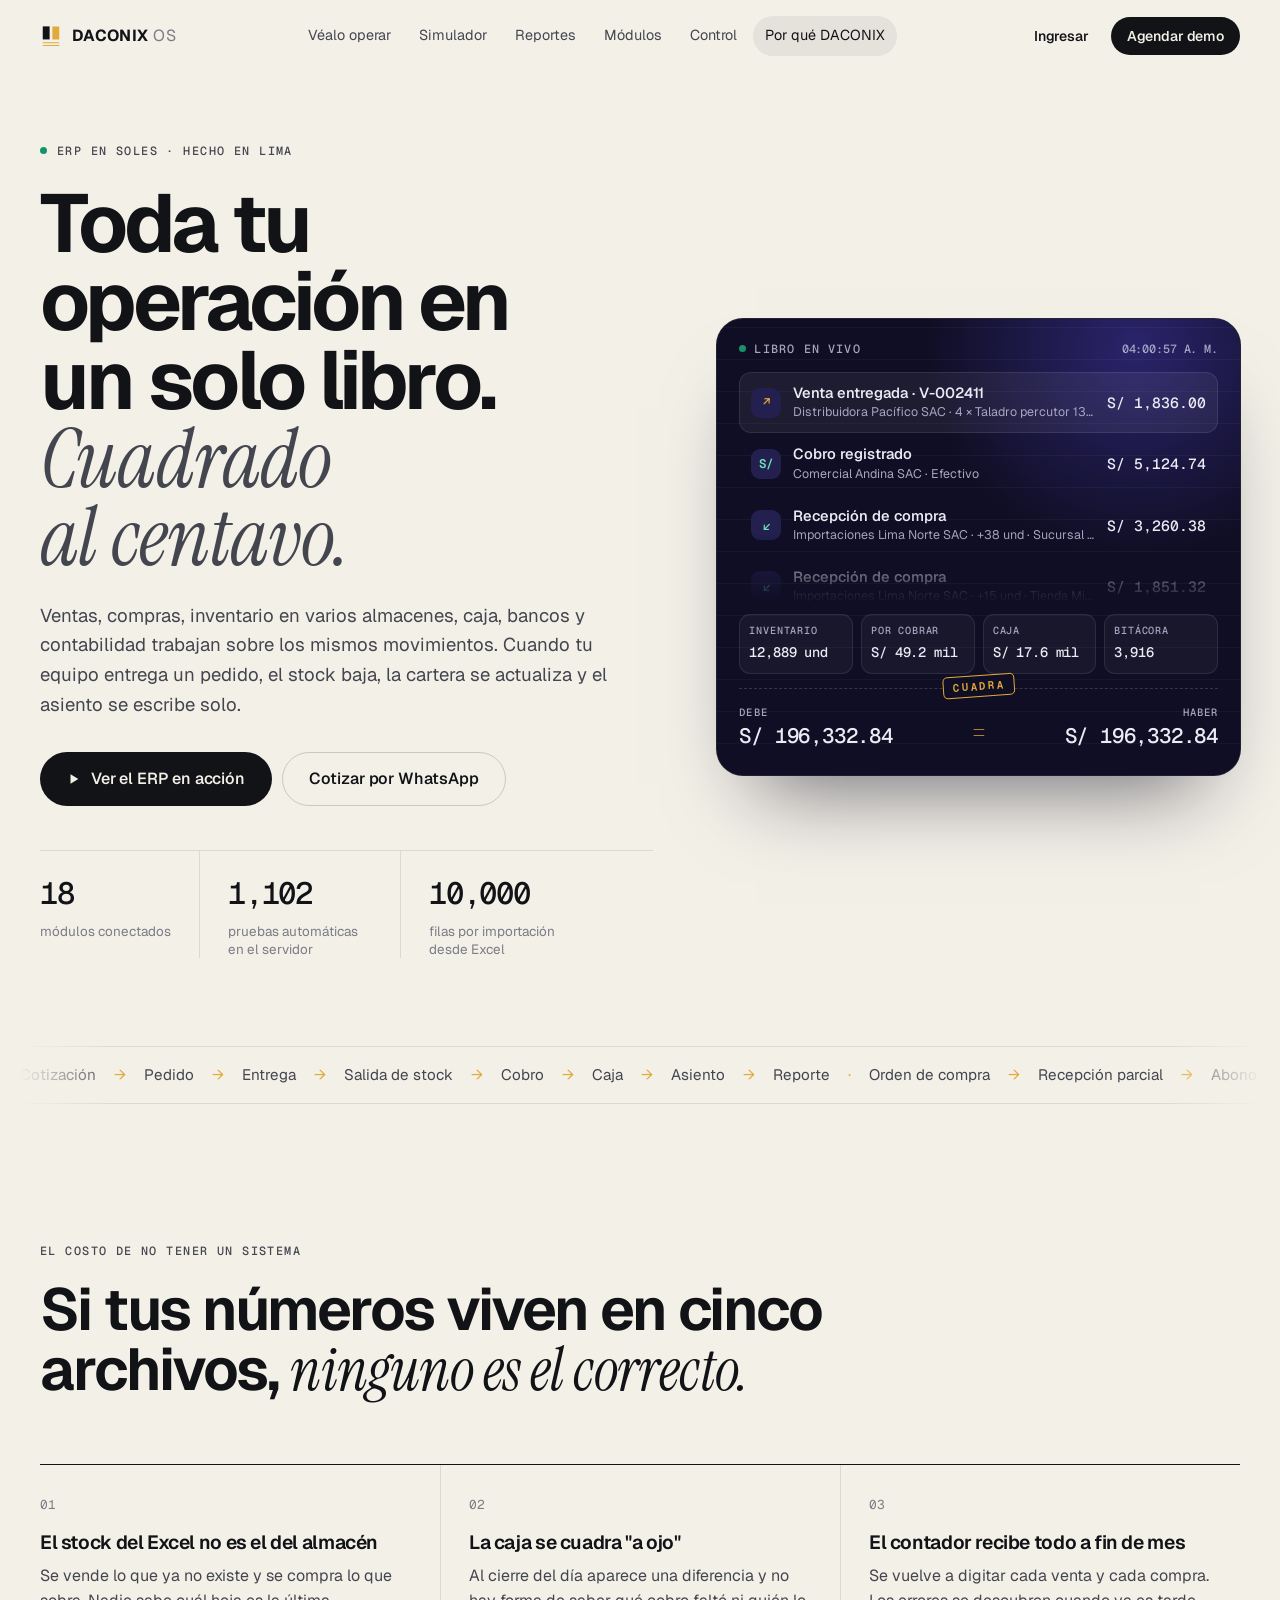
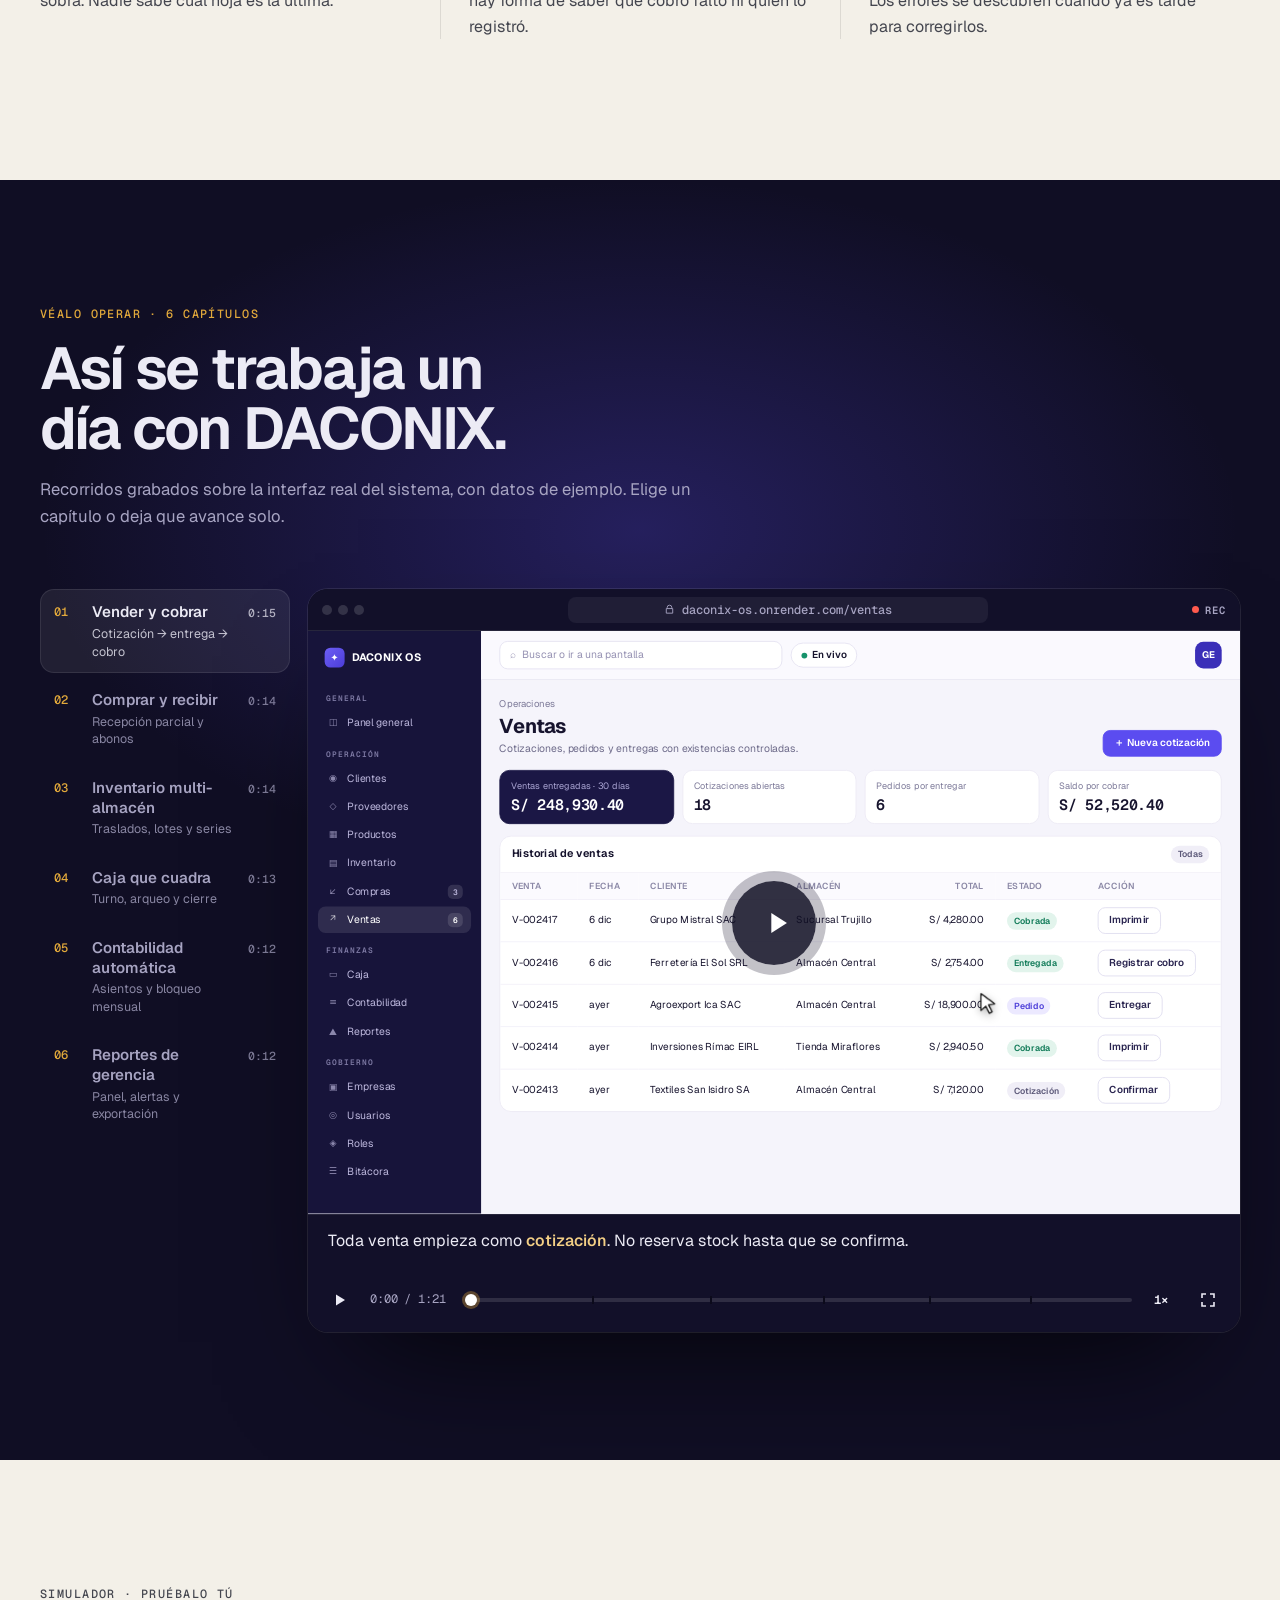
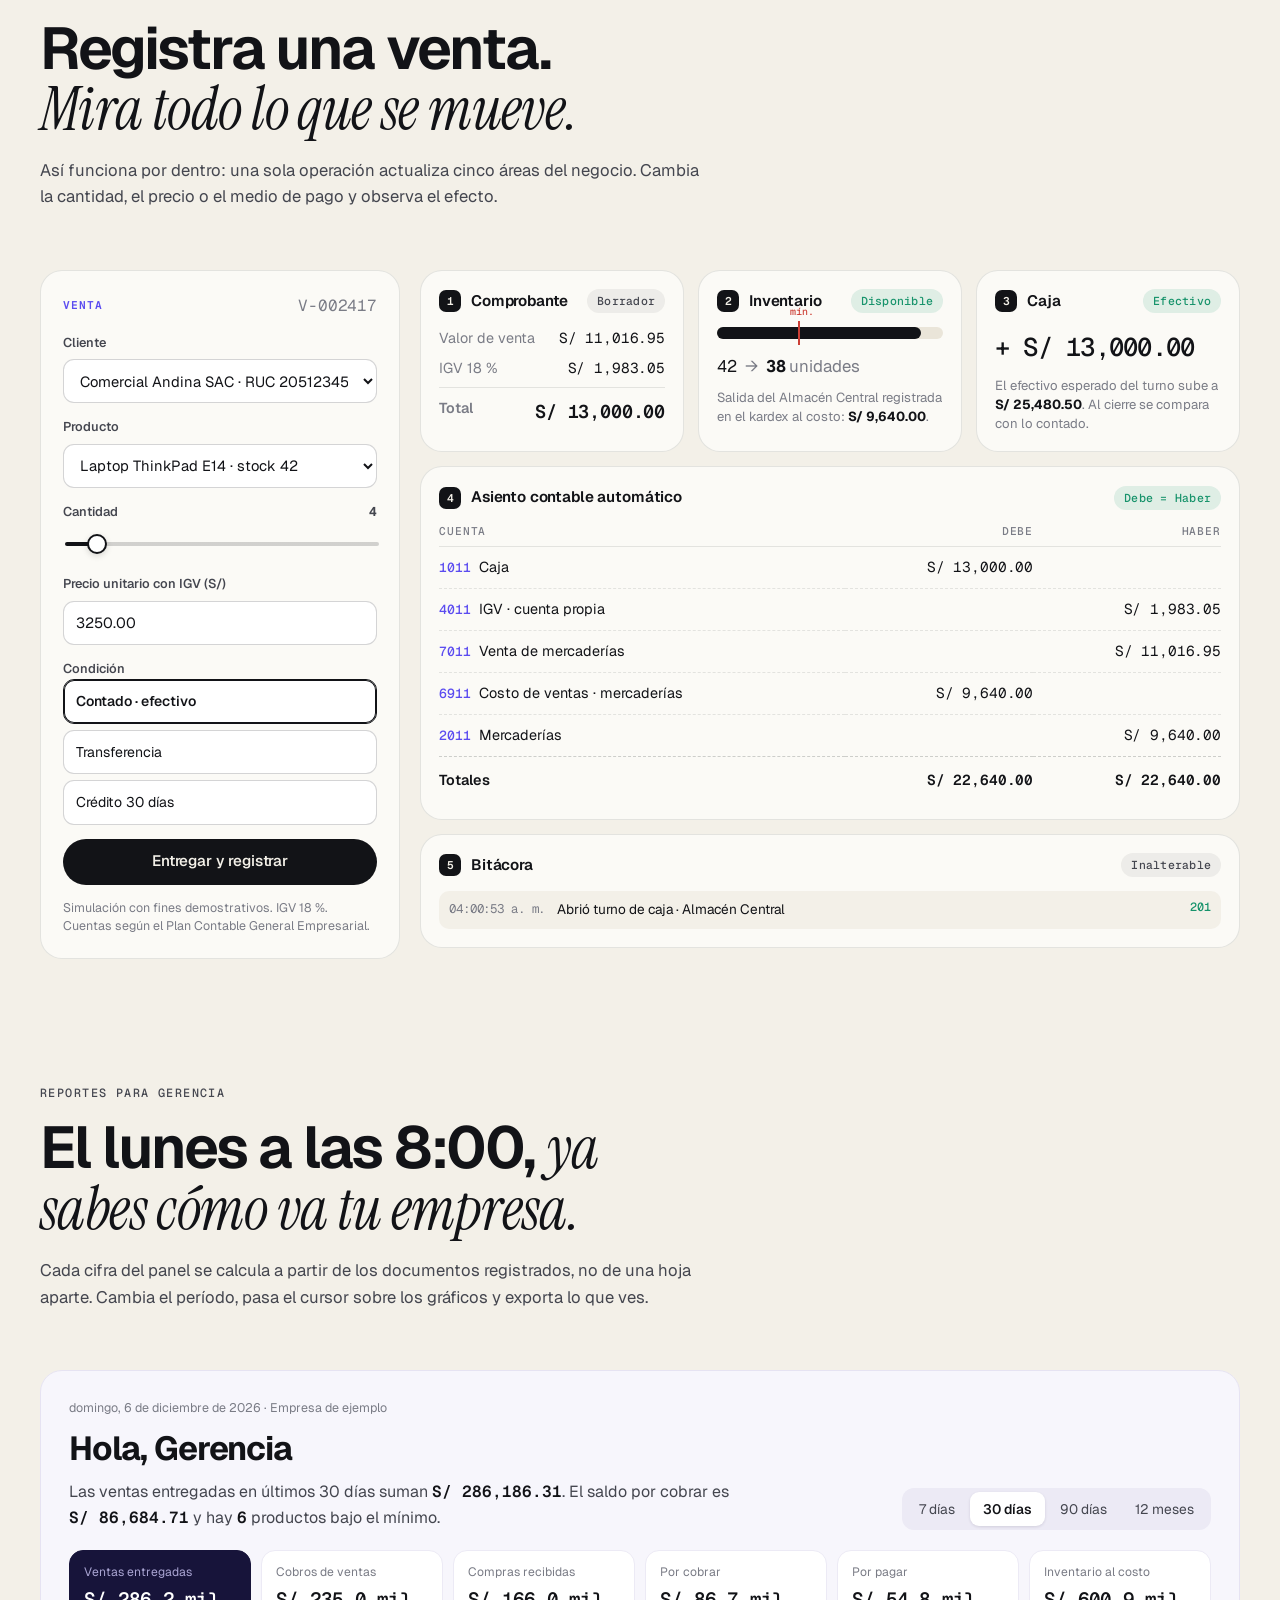
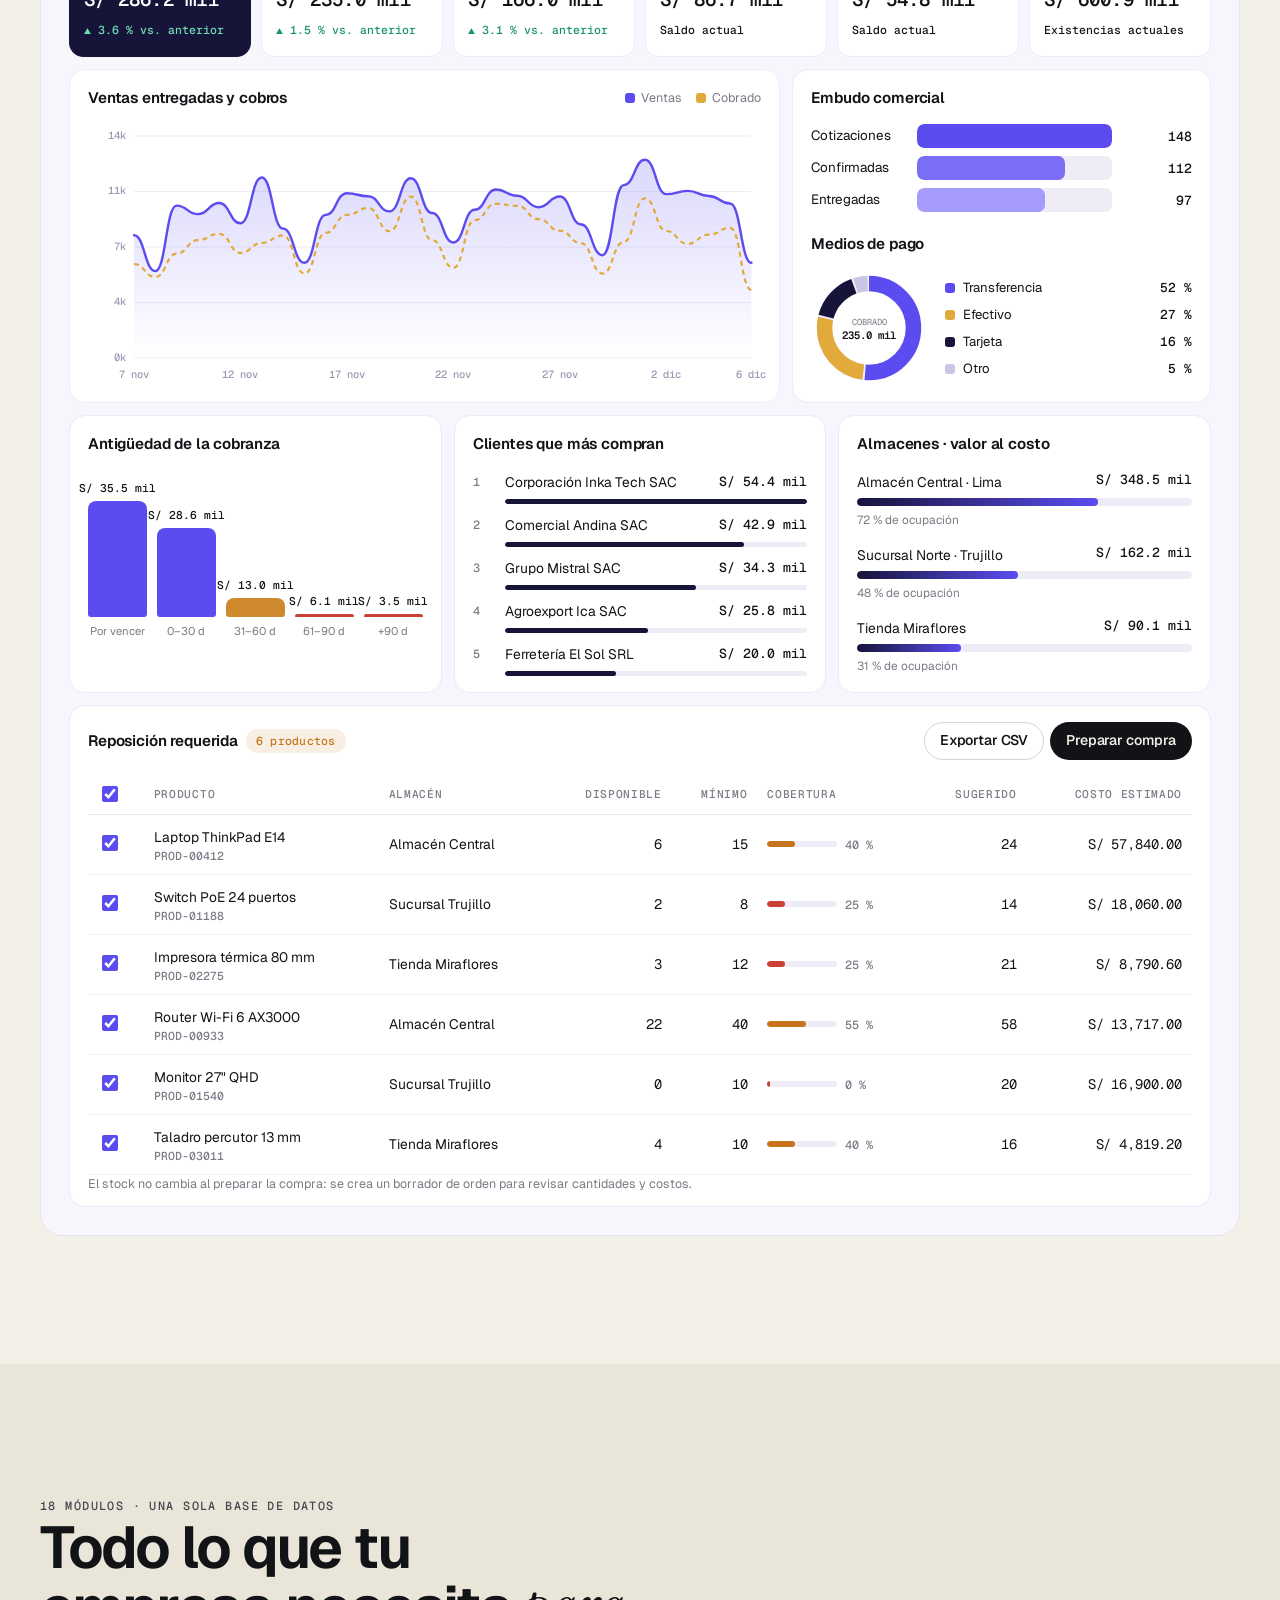
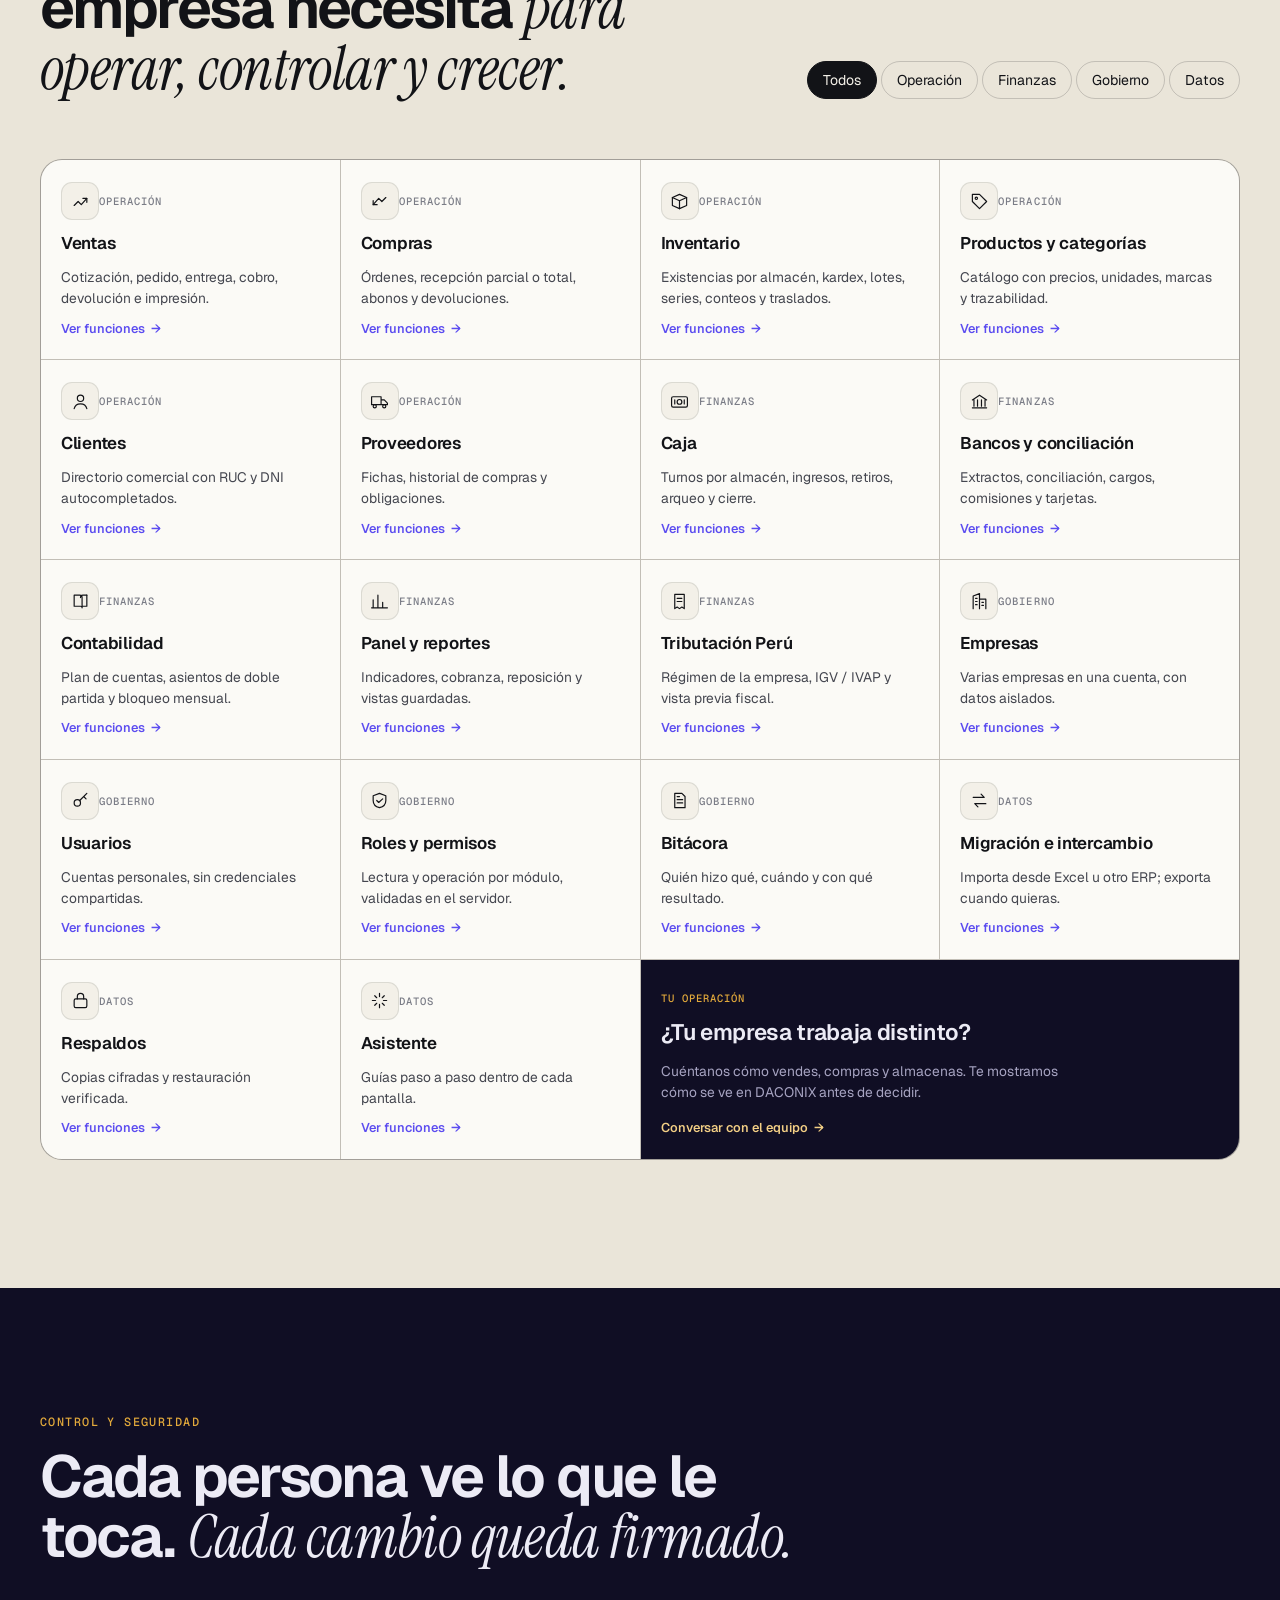
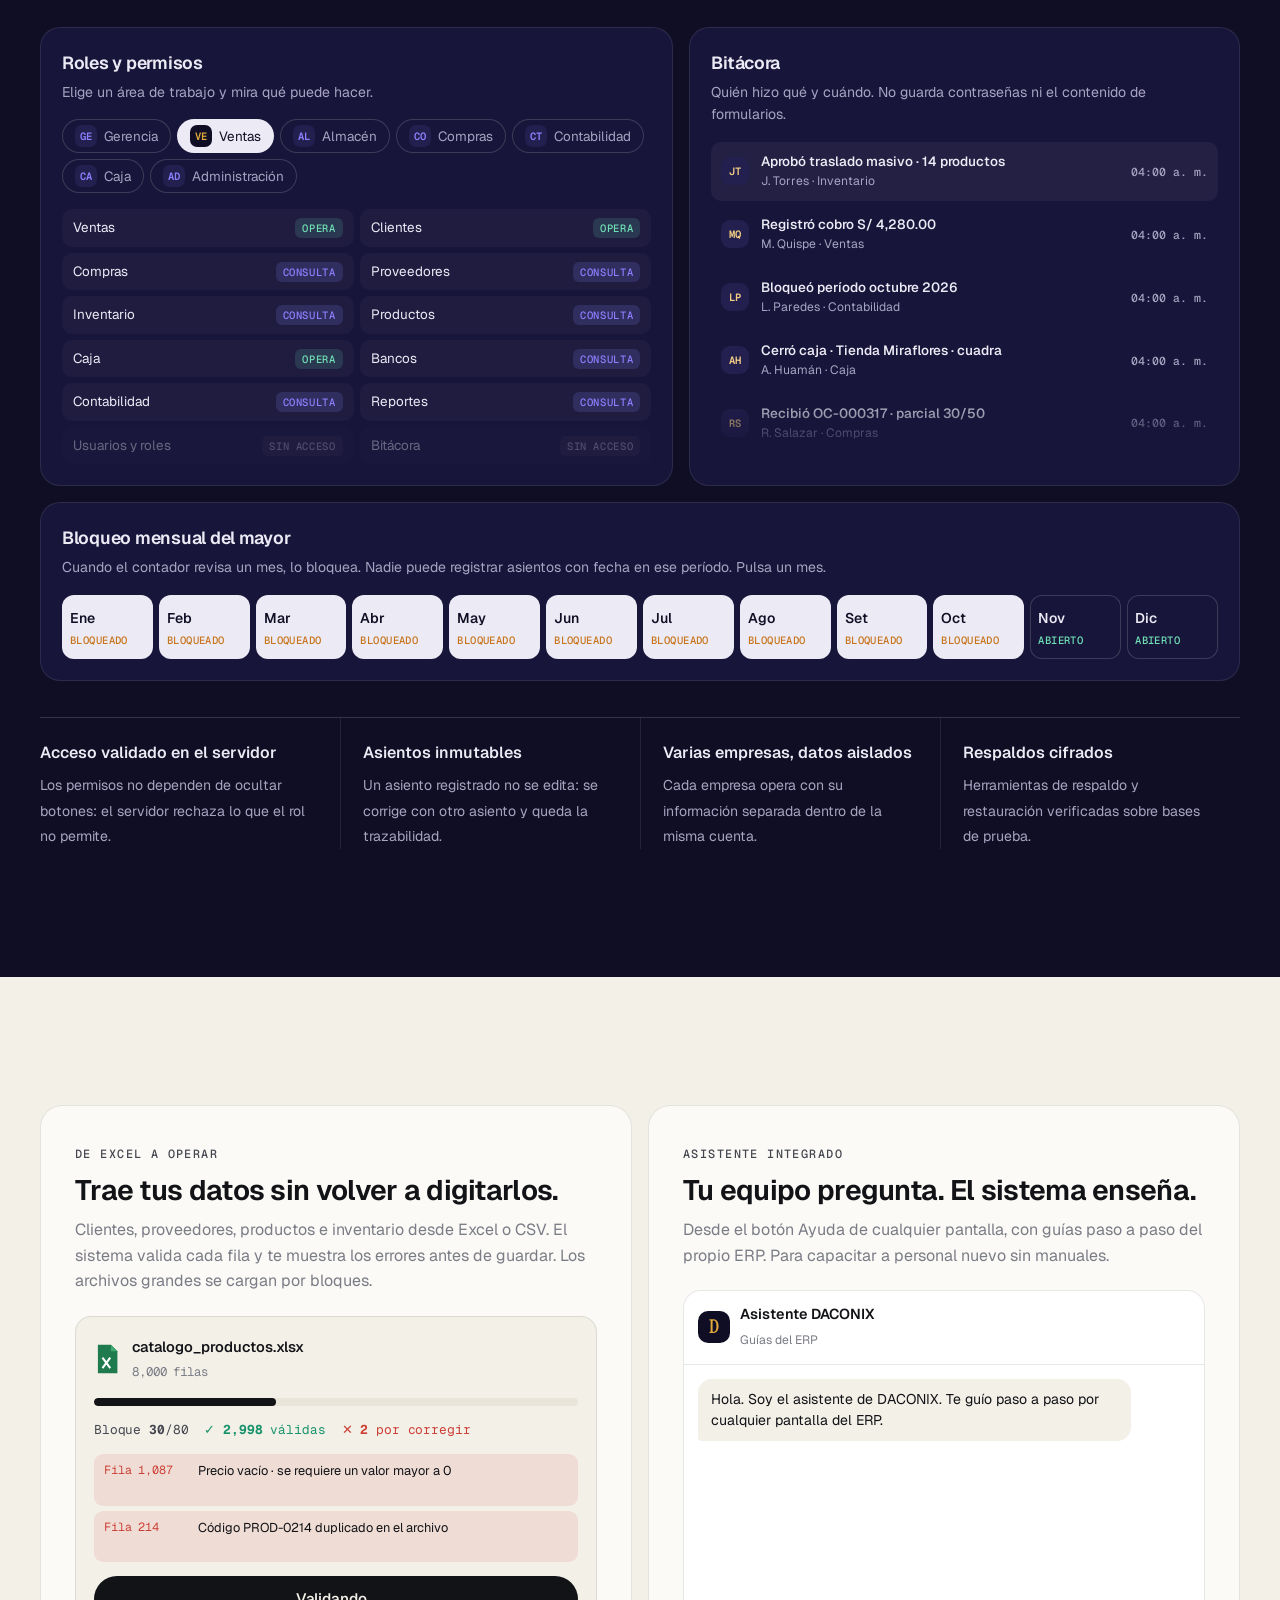
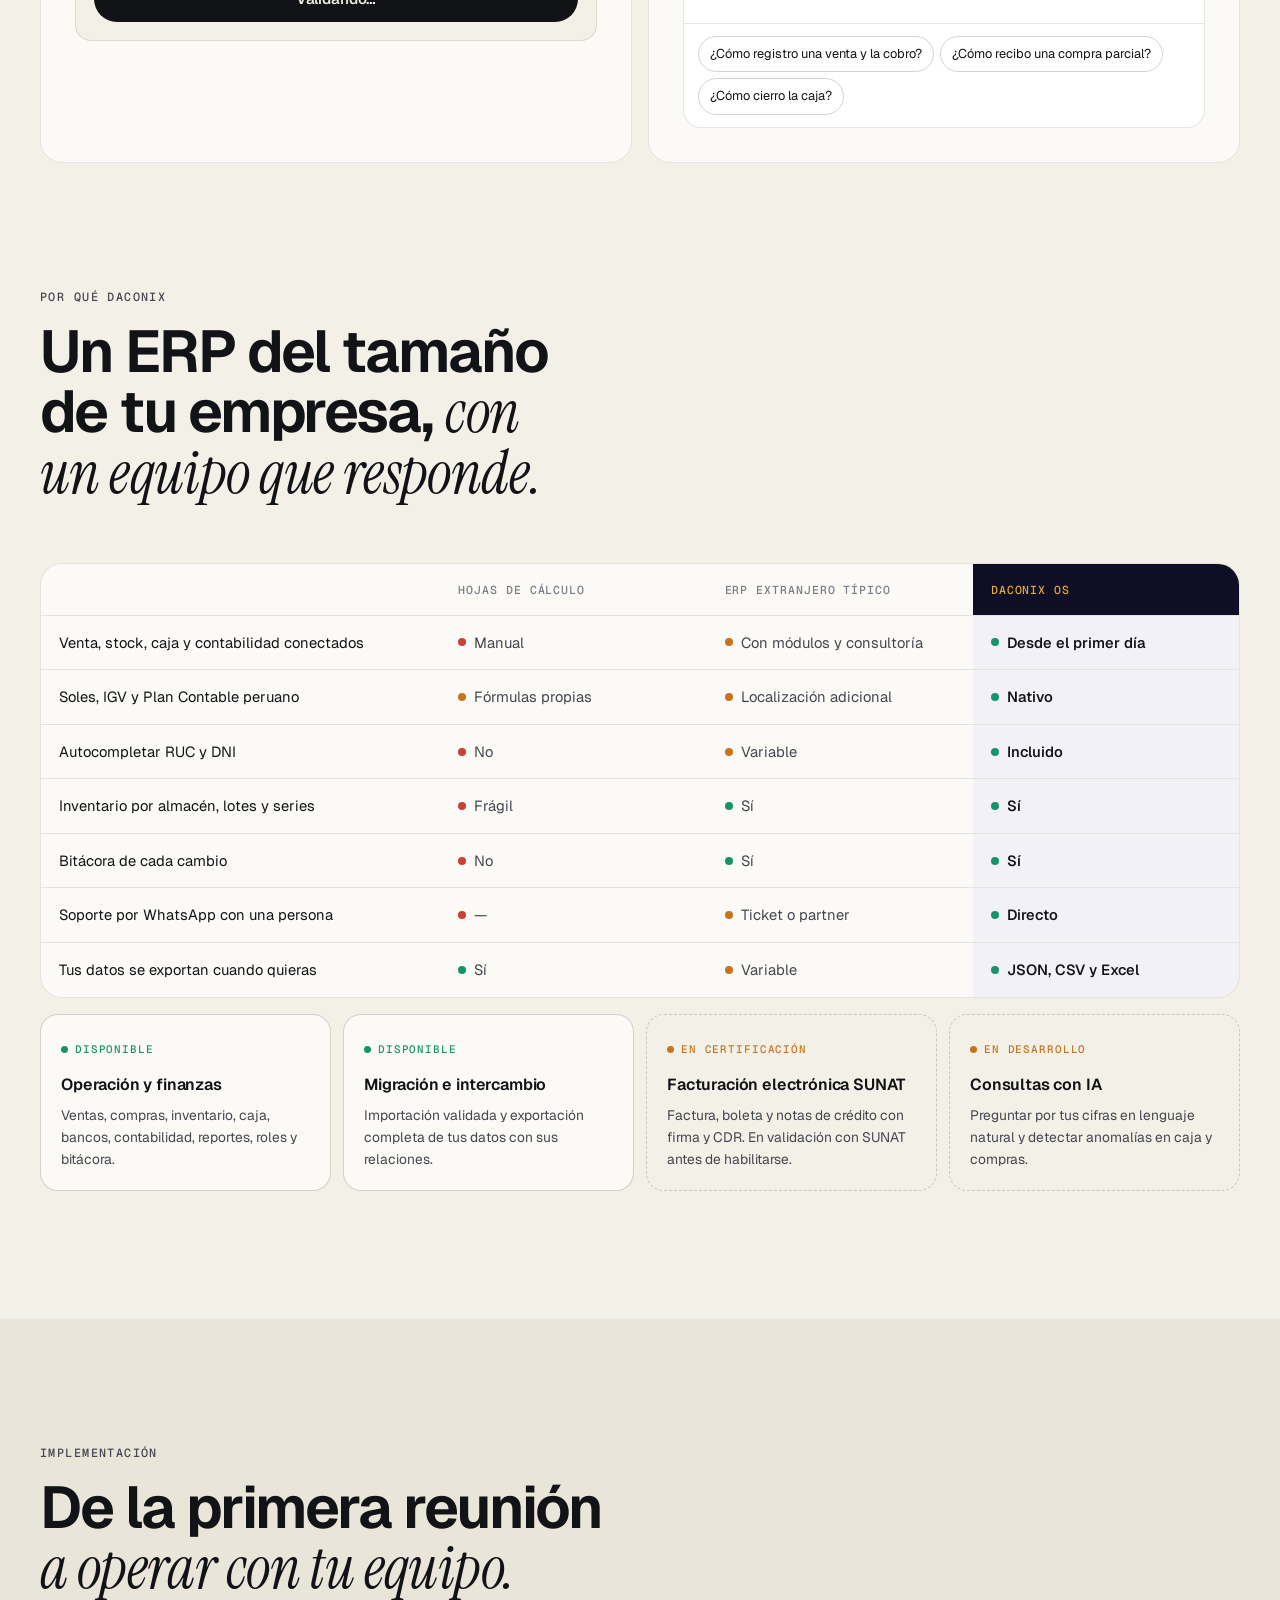
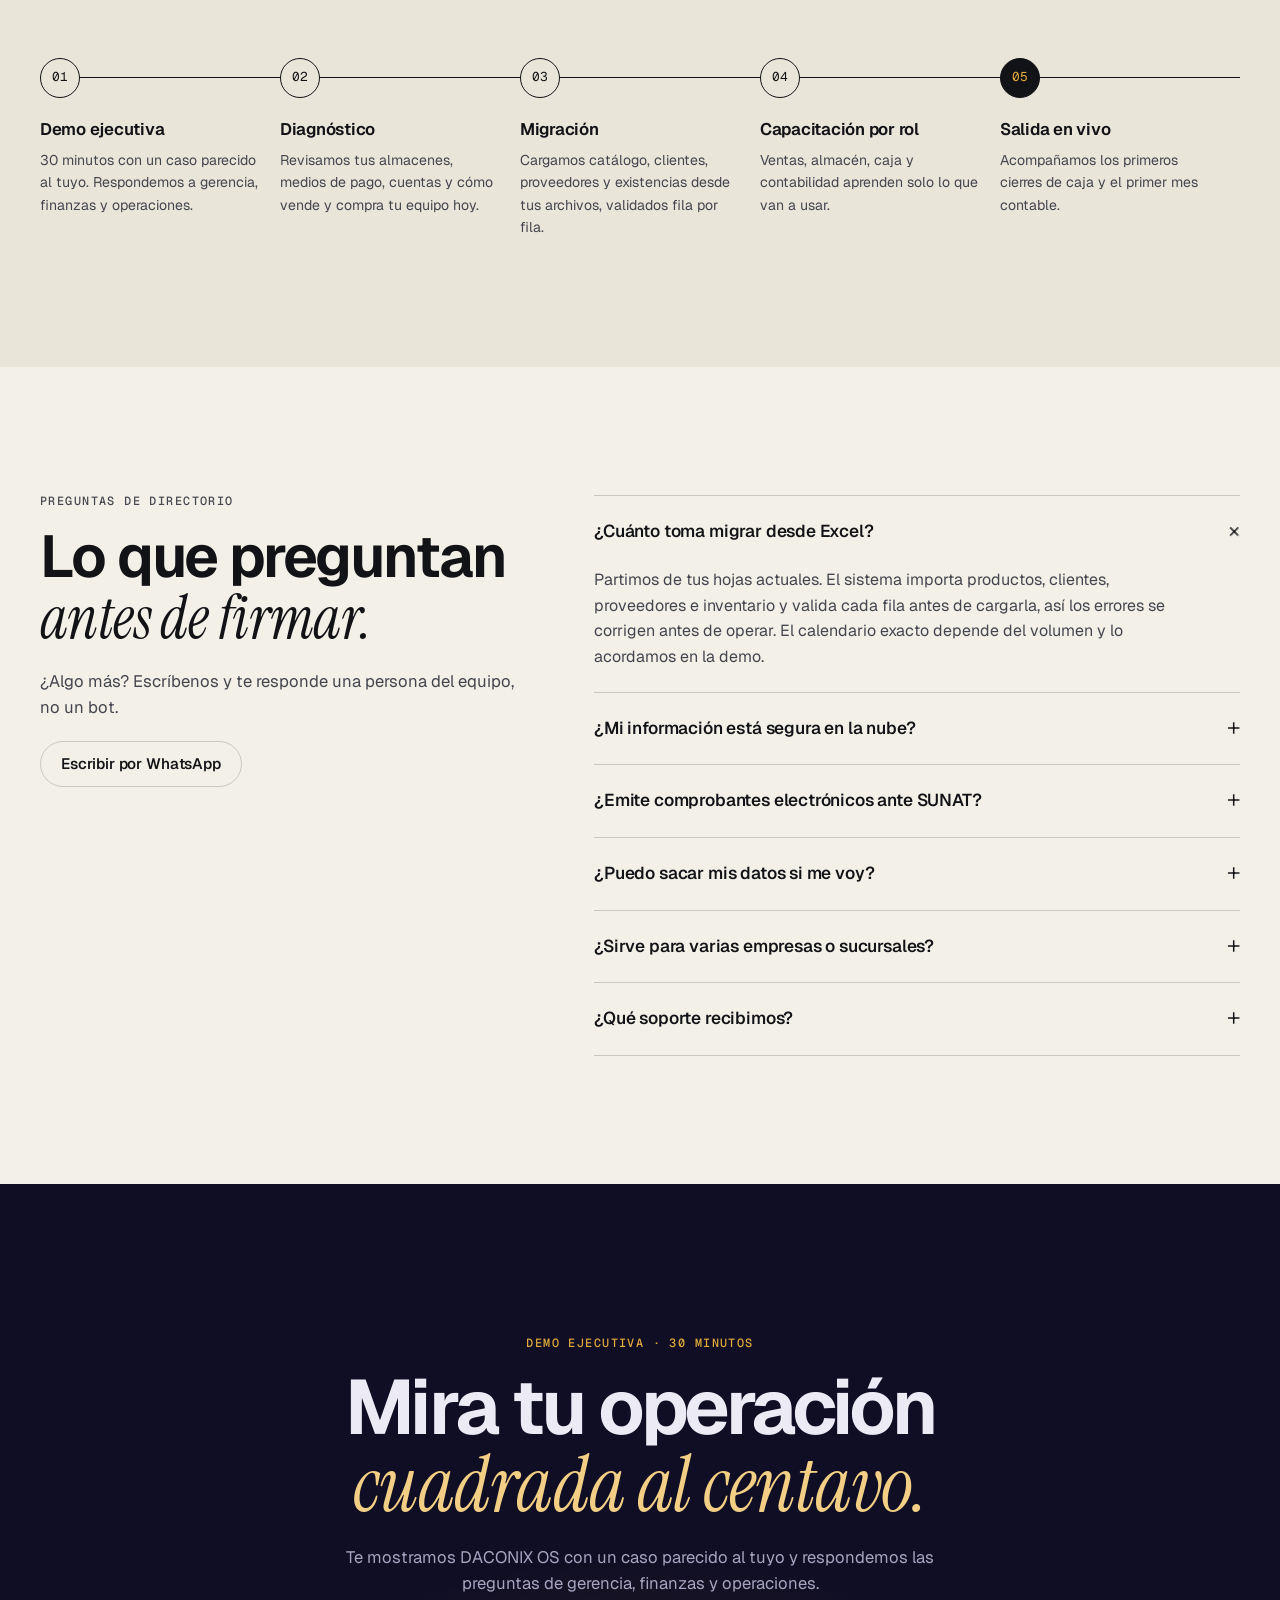
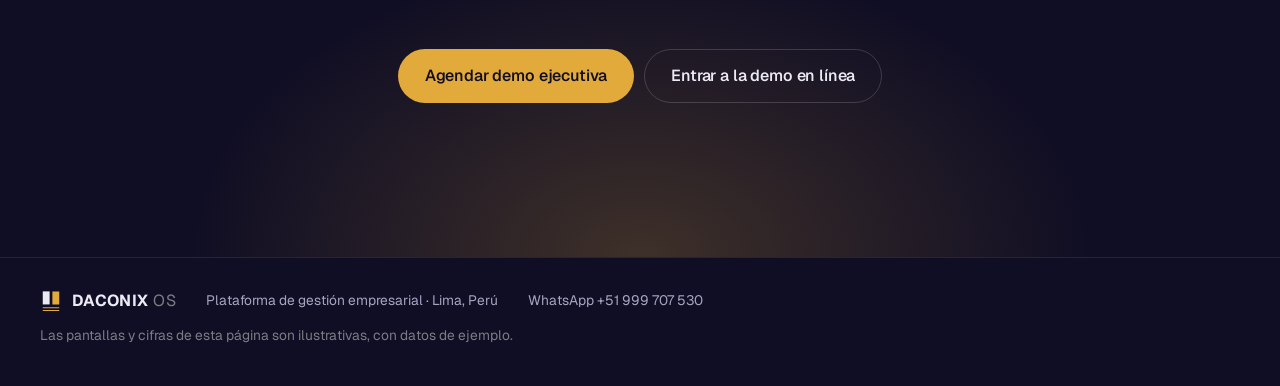
==== commit 74a12c3d: "feat(web): rediseño completo de la landing con demo interactiva del ERP Reproductor de 6 recorridos " ====
--- a/index.html
+++ b/index.html
@@ -1,879 +1,486 @@
 <!doctype html>
-<html lang="es">
+<html lang="es-PE">
 <head>
 <meta charset="utf-8">
 <meta name="viewport" content="width=device-width, initial-scale=1, viewport-fit=cover">
-<title>DACONIX OS · Plataforma de gestión empresarial</title>
-<meta name="description" content="DACONIX OS centraliza ventas, inventario multi-almacén, tesorería y contabilidad en una sola plataforma, con un asistente integrado que guía a tu equipo.">
-<meta name="theme-color" content="#090B10">
+<title>DACONIX OS — ERP para empresas que venden, compran y almacenan</title>
+<meta name="description" content="Ventas, compras, inventario multi-almacén, caja, bancos y contabilidad de doble partida en un solo sistema. Cada operación cuadra al centavo, en soles.">
+<meta name="theme-color" content="#100E24">
+<meta property="og:title" content="DACONIX OS — Tu operación completa, cuadrada al centavo">
+<meta property="og:description" content="Mira cómo DACONIX conecta ventas, stock, caja y contabilidad en tiempo real.">
+<meta property="og:type" content="website">
+<link rel="icon" href="data:image/svg+xml,%3Csvg xmlns='http://www.w3.org/2000/svg' viewBox='0 0 32 34'%3E%3Crect width='32' height='34' rx='6' fill='%23100E24'/%3E%3Cpath d='M7 6h8v14H7z' fill='%23F3F0E8'/%3E%3Cpath d='M17 6h8v14h-8zM7 23h18v1.6H7zm0 3.6h18v1.6H7z' fill='%23E2A93B'/%3E%3C/svg%3E">
 <link rel="preconnect" href="https://fonts.googleapis.com">
 <link rel="preconnect" href="https://fonts.gstatic.com" crossorigin>
-<link rel="stylesheet" href="https://fonts.googleapis.com/css2?family=Plus+Jakarta+Sans:wght@400..800&family=JetBrains+Mono:wght@400..600&display=swap">
-<style>
-:root{
-  color-scheme:dark;
-  --bg:#090B10; --bg-2:#0C0F17;
-  --s1:#121622; --s2:#171C2B; --s3:#1E2436;
-  --line:rgba(255,255,255,.08); --line-2:rgba(255,255,255,.13); --line-3:rgba(255,255,255,.2);
-  --ink:#EEF1F7; --ink-2:#AEB5C6; --mute:#7C8498;
-  --gold:#F5C451; --gold-h:#FFD166; --gold-ink:#090B10; --gold-soft:rgba(245,196,81,.12); --gold-line:rgba(245,196,81,.35);
-  --cyan:#5ED6E8; --cyan-soft:rgba(94,214,232,.1);
-  --ok:#5FD3A8; --ok-soft:rgba(95,211,168,.12);
-  --warn:#F2A65A; --warn-soft:rgba(242,166,90,.13);
-  --info:#8FB2FF; --info-soft:rgba(143,178,255,.12);
-  --ui:'Plus Jakarta Sans','Inter','Segoe UI',system-ui,-apple-system,sans-serif;
-  --mono:'JetBrains Mono',ui-monospace,'SFMono-Regular',Consolas,monospace;
-  --r:16px;
-}
-*{box-sizing:border-box}
-html{scroll-behavior:smooth;background:var(--bg);-webkit-text-size-adjust:100%}
-body{margin:0;min-height:100vh;color:var(--ink);font-family:var(--ui);font-size:16px;line-height:1.6;-webkit-font-smoothing:antialiased;letter-spacing:-.005em;
-  background:
-    radial-gradient(1100px 620px at 78% -8%,rgba(46,72,122,.42),transparent 62%),
-    radial-gradient(900px 560px at 6% 4%,rgba(31,45,78,.38),transparent 60%),
-    radial-gradient(800px 600px at 50% 120%,rgba(28,40,70,.3),transparent 60%),
-    var(--bg);background-attachment:fixed}
-a{color:inherit}
-button{font:inherit;color:inherit}
-img,svg{display:block}
-:focus-visible{outline:2px solid var(--gold);outline-offset:3px;border-radius:6px}
-::selection{background:var(--gold);color:var(--gold-ink)}
-h1,h2,h3,h4{margin:0;text-wrap:balance;letter-spacing:-.035em}
-p{margin:0}
-.wrap{max-width:1220px;margin-inline:auto;padding-inline:max(20px,env(safe-area-inset-left,0px))}
-.mono,.num{font-family:var(--mono);font-variant-numeric:tabular-nums;letter-spacing:0}
-.sec{padding-block:clamp(84px,11vw,140px);scroll-margin-top:72px}
-.eyebrow{display:inline-flex;align-items:center;gap:10px;font:600 .72rem var(--mono);letter-spacing:.16em;text-transform:uppercase;color:var(--gold)}
-.eyebrow::before{content:"";width:22px;height:1px;background:var(--gold-line)}
-.h2{font-size:clamp(2rem,4.4vw,3.4rem);font-weight:760;line-height:1.04;margin-top:16px}
-.h2 em{font-style:normal;color:var(--gold)}
-.lead{color:var(--ink-2);font-size:clamp(1.02rem,1.5vw,1.16rem);max-width:58ch;margin-top:18px}
-.head{display:grid;grid-template-columns:minmax(0,1.15fr) minmax(0,1fr);gap:18px 64px;align-items:end;margin-bottom:clamp(40px,5vw,60px)}
-@media(max-width:900px){.head{grid-template-columns:minmax(0,1fr)}}
-
-/* Botones */
-.btn{display:inline-flex;align-items:center;justify-content:center;gap:9px;height:48px;padding:0 22px;border-radius:12px;font-weight:650;font-size:.96rem;text-decoration:none;cursor:pointer;border:1px solid var(--line-2);background:rgba(23,28,43,.7);color:var(--ink);transition:background .2s,border-color .2s,transform .2s,box-shadow .2s;white-space:nowrap}
-.btn:hover{border-color:var(--line-3);background:var(--s3);transform:translateY(-1px)}
-.btn.pri{background:var(--gold);color:var(--gold-ink);border-color:transparent;box-shadow:0 0 0 1px rgba(255,209,102,.5) inset,0 14px 36px -14px rgba(245,196,81,.65)}
-.btn.pri:hover{background:var(--gold-h)}
-.btn.sm{height:40px;padding:0 16px;font-size:.88rem;border-radius:10px}
-.btn svg{flex-shrink:0}
-
-/* Cabecera */
-.top{position:fixed;inset:0 0 auto;z-index:60;padding-top:env(safe-area-inset-top,0px);transition:background .25s,border-color .25s,backdrop-filter .25s;border-bottom:1px solid transparent}
-.top.solid{background:rgba(9,11,16,.78);backdrop-filter:saturate(150%) blur(16px);-webkit-backdrop-filter:saturate(150%) blur(16px);border-bottom-color:var(--line)}
-.top-in{height:72px;display:flex;align-items:center;gap:24px}
-.brand{display:flex;align-items:center;gap:11px;text-decoration:none;flex-shrink:0}
-.brand-mark{width:38px;height:38px;border-radius:11px;display:grid;place-items:center;background:linear-gradient(160deg,#1C2233,#10141E);border:1px solid var(--line-2);box-shadow:0 0 0 1px rgba(0,0,0,.4),0 8px 22px -10px rgba(245,196,81,.5)}
-.brand-t{display:grid;line-height:1.05}
-.brand-t b{font-size:1.06rem;font-weight:800;letter-spacing:-.02em}
-.brand-t small{font:600 .56rem var(--mono);letter-spacing:.2em;color:var(--mute);margin-top:3px}
-.links{display:flex;gap:4px;margin-inline:auto}
-.links a{padding:8px 14px;border-radius:9px;text-decoration:none;color:var(--ink-2);font-size:.92rem;font-weight:550;transition:color .2s,background .2s}
-.links a:hover{color:var(--ink);background:rgba(255,255,255,.05)}
-.links a .ai{color:var(--gold)}
-.acts{display:flex;gap:10px;align-items:center}
-.menu-btn{display:none;width:42px;height:42px;border-radius:10px;border:1px solid var(--line-2);background:rgba(23,28,43,.7);place-items:center;cursor:pointer}
-.drawer{display:none}
-@media(max-width:1040px){
-  .links,.acts .btn:not(.keep){display:none}
-  .menu-btn{display:grid}
-  .acts{margin-left:auto}
-  .drawer.open{display:grid;gap:4px;padding:10px 0 20px;border-top:1px solid var(--line)}
-  .drawer a{padding:12px 4px;text-decoration:none;font-weight:600;color:var(--ink-2);border-bottom:1px solid var(--line)}
-  .drawer .btns{display:grid;gap:10px;margin-top:14px}
-}
-.acts .sh{display:none}
-@media(max-width:560px){.top-in{gap:12px}.acts .lg{display:none}.acts .sh{display:inline}.acts .btn.keep{padding:0 13px;font-size:.84rem}.brand-t small{display:none}.brand-t b{font-size:.98rem}}
-@media(max-width:360px){.brand-t{display:none}}
-
-/* Hero */
-.hero{position:relative;padding-top:calc(128px + env(safe-area-inset-top,0px));padding-bottom:clamp(40px,6vw,64px);text-align:center;overflow:hidden}
-.hero::before{content:"";position:absolute;inset:0;z-index:-1;background-image:linear-gradient(var(--line) 1px,transparent 1px),linear-gradient(90deg,var(--line) 1px,transparent 1px);background-size:64px 64px;-webkit-mask:radial-gradient(ellipse 70% 60% at 50% 30%,#000 10%,transparent 75%);mask:radial-gradient(ellipse 70% 60% at 50% 30%,#000 10%,transparent 75%);opacity:.55}
-.badge{display:inline-flex;align-items:center;gap:10px;max-width:100%;padding:7px 16px 7px 12px;border-radius:999px;border:1px solid var(--gold-line);background:linear-gradient(90deg,rgba(245,196,81,.1),rgba(94,214,232,.05));font:600 clamp(.6rem,1.6vw,.72rem) var(--mono);letter-spacing:.1em;color:var(--gold);text-transform:uppercase;text-wrap:balance}
-.badge i{width:7px;height:7px;flex-shrink:0;border-radius:50%;background:var(--gold);animation:ping 2.4s infinite}
-@keyframes ping{0%{box-shadow:0 0 0 0 rgba(245,196,81,.55)}70%,100%{box-shadow:0 0 0 9px rgba(245,196,81,0)}}
-.hero h1{margin:28px auto 0;max-width:15ch;font-size:clamp(2.6rem,7vw,5.6rem);font-weight:800;line-height:1.01;letter-spacing:-.048em}
-.hero h1 .g{display:block;color:transparent;background:linear-gradient(100deg,#FFE3A1 0%,var(--gold) 42%,#D99E2B 72%,#FFE3A1 100%);background-size:200% 100%;-webkit-background-clip:text;background-clip:text;animation:sheen 7s ease-in-out infinite;padding-bottom:.08em}
-@keyframes sheen{0%,100%{background-position:0% 50%}50%{background-position:100% 50%}}
-.hero .lead{margin:26px auto 0;max-width:60ch;font-size:clamp(1.04rem,1.7vw,1.24rem)}
-.hero .cta{display:flex;flex-wrap:wrap;gap:12px;justify-content:center;margin-top:36px}
-.hero .cta .btn{height:54px;padding:0 26px;font-size:1rem}
-.trust{display:flex;flex-wrap:wrap;justify-content:center;gap:10px 28px;margin-top:32px;font-size:.88rem;color:var(--mute)}
-.trust span{display:inline-flex;align-items:center;gap:8px}
-.trust svg{color:var(--gold)}
-
-/* Spotlight border glow */
-.spot{position:relative;isolation:isolate;--mx:50%;--my:50%}
-.spot::before{content:"";position:absolute;inset:0;border-radius:inherit;padding:1px;pointer-events:none;z-index:3;
-  background:radial-gradient(300px circle at var(--mx) var(--my),rgba(255,209,102,.95),rgba(245,196,81,.25) 35%,transparent 62%);
-  -webkit-mask:linear-gradient(#000 0 0) content-box,linear-gradient(#000 0 0);-webkit-mask-composite:xor;mask-composite:exclude;opacity:0;transition:opacity .35s}
-.spot::after{content:"";position:absolute;inset:0;border-radius:inherit;pointer-events:none;z-index:-1;background:radial-gradient(520px circle at var(--mx) var(--my),rgba(245,196,81,.07),transparent 50%);opacity:0;transition:opacity .35s}
-.spot:hover::before,.spot:hover::after{opacity:1}
-
-/* Reveal */
-.js .rv{opacity:0;transform:translateY(22px);transition:opacity .8s cubic-bezier(.2,.7,0,1),transform .8s cubic-bezier(.2,.7,0,1);transition-delay:calc(var(--d,0) * 90ms)}
-.js .rv.in{opacity:1;transform:none}
-
-/* Simulador */
-.stage{padding-bottom:clamp(30px,5vw,60px)}
-.hint{display:flex;justify-content:center;margin-bottom:16px}
-.hint span{display:inline-flex;align-items:center;gap:8px;font:500 .76rem var(--mono);color:var(--ink-2);letter-spacing:.04em}
-.hint b{color:var(--gold);font-weight:600}
-.erp{border-radius:20px;border:1px solid var(--line-2);background:linear-gradient(180deg,#121622 0%,#0E1119 100%);overflow:hidden;
-  box-shadow:0 0 0 1px rgba(0,0,0,.6),0 -1px 0 rgba(255,209,102,.3) inset,0 60px 140px -40px rgba(0,0,0,.95),0 0 140px -50px rgba(245,196,81,.35);
-  display:grid;grid-template-columns:232px minmax(0,1fr);min-height:640px;text-align:left}
-.e-side{border-right:1px solid var(--line);background:rgba(9,11,16,.55);padding:16px 12px;display:flex;flex-direction:column;gap:3px;min-width:0}
-.e-side .brand{padding:4px 6px 16px;border-bottom:1px solid var(--line);margin-bottom:10px}
-.e-side .brand-mark{width:32px;height:32px;border-radius:9px}
-.e-side .brand-t b{font-size:.94rem}
-.e-grp{font:600 .6rem var(--mono);letter-spacing:.16em;color:var(--mute);padding:10px 10px 6px}
-.nav-i{display:flex;align-items:center;gap:11px;width:100%;padding:9px 11px;border-radius:9px;border:0;background:none;color:var(--ink-2);font-size:.88rem;font-weight:550;cursor:pointer;text-align:left;white-space:nowrap;transition:background .15s,color .15s}
-.nav-i .gl{width:18px;text-align:center;font-family:var(--mono);color:var(--mute);flex-shrink:0}
-.nav-i:hover{background:rgba(255,255,255,.04);color:var(--ink)}
-.nav-i[aria-selected="true"]{background:var(--s2);color:var(--ink);box-shadow:0 0 0 1px var(--line-2) inset}
-.nav-i[aria-selected="true"] .gl{color:var(--gold)}
-.e-more{margin-top:auto;padding:12px 10px 4px;font-size:.74rem;color:var(--mute);border-top:1px solid var(--line)}
-.e-more b{color:var(--ink-2);font-weight:600}
-.e-body{min-width:0;display:flex;flex-direction:column}
-.e-top{display:flex;align-items:center;gap:14px;padding:12px 20px;border-bottom:1px solid var(--line);background:rgba(9,11,16,.35)}
-.crumb{display:grid;line-height:1.2;min-width:0}
-.crumb small{font:600 .6rem var(--mono);letter-spacing:.14em;color:var(--mute)}
-.crumb b{font-size:1rem;font-weight:700;white-space:nowrap;overflow:hidden;text-overflow:ellipsis}
-.e-st{margin-left:auto;display:flex;align-items:center;gap:10px;justify-content:flex-end;flex-shrink:0}
-.srv{display:inline-flex;align-items:center;gap:8px;font:500 .72rem var(--mono);color:var(--ink-2);padding:6px 11px;border-radius:999px;border:1px solid var(--line);background:rgba(9,11,16,.5);white-space:nowrap}
-.srv i{width:7px;height:7px;border-radius:50%;background:var(--ok);box-shadow:0 0 0 3px rgba(95,211,168,.18)}
-.av{width:32px;height:32px;border-radius:50%;display:grid;place-items:center;font:600 .72rem var(--mono);background:var(--s3);border:1px solid var(--line-2);color:var(--ink)}
-.e-main{padding:18px 20px 24px;min-width:0;position:relative;flex:1}
-.demo-bn{display:flex;flex-wrap:wrap;align-items:center;justify-content:space-between;gap:6px 16px;padding:11px 15px;border-radius:12px;border:1px solid var(--gold-line);background:linear-gradient(90deg,rgba(245,196,81,.08),rgba(245,196,81,.02));margin-bottom:18px}
-.demo-bn b{display:inline-flex;align-items:center;gap:9px;font:600 .68rem var(--mono);letter-spacing:.14em;color:var(--gold)}
-.demo-bn b::before{content:"";width:7px;height:7px;border-radius:50%;background:var(--gold)}
-.demo-bn span{font-size:.78rem;color:var(--ink-2)}
-.vh{display:flex;flex-wrap:wrap;align-items:flex-end;justify-content:space-between;gap:12px 20px;margin-bottom:16px}
-.vh .k{font:600 .64rem var(--mono);letter-spacing:.16em;color:var(--cyan);text-transform:uppercase;display:flex;align-items:center;gap:8px}
-.vh .k::before{content:"";width:6px;height:6px;border-radius:50%;background:var(--cyan)}
-.vh h3{font-size:1.45rem;font-weight:750;margin-top:4px;letter-spacing:-.025em}
-.vh p{font-size:.84rem;color:var(--mute);margin-top:2px}
-.month{display:inline-flex;align-items:center;gap:10px}
-.month button{width:32px;height:32px;border-radius:8px;border:1px solid var(--line);background:var(--s1);color:var(--mute);cursor:default}
-.month span{font:500 .82rem var(--mono);padding:7px 14px;border-radius:8px;border:1px solid var(--line-2);background:var(--s2);text-transform:none}
-.kpis{display:grid;grid-template-columns:repeat(4,minmax(0,1fr));gap:12px}
-.kpi{padding:15px 16px;border-radius:13px;border:1px solid var(--line);background:var(--s1);min-width:0}
-.kpi .l{font-size:.78rem;color:var(--ink-2);font-weight:550}
-.kpi .v{font:500 clamp(1.1rem,1.9vw,1.5rem) var(--mono);font-variant-numeric:tabular-nums;margin:6px 0 4px;letter-spacing:-.02em;white-space:nowrap}
-.kpi .d{font-size:.74rem;color:var(--mute)}
-.kpi .d.up{color:var(--ok)}.kpi .d.warn{color:var(--warn)}
-.g2{display:grid;grid-template-columns:minmax(0,1.55fr) minmax(0,1fr);gap:12px;margin-top:12px}
-.card{border:1px solid var(--line);background:var(--s1);border-radius:13px;padding:16px;min-width:0}
-.card h4{font-size:.86rem;font-weight:650;display:flex;justify-content:space-between;align-items:baseline;gap:10px;margin-bottom:14px;letter-spacing:-.01em}
-.card h4 span{font-weight:450;color:var(--mute);font-size:.74rem}
-.bars{display:flex;align-items:flex-end;gap:6px;height:150px;padding-top:6px}
-.bars div{flex:1;border-radius:5px 5px 2px 2px;background:linear-gradient(180deg,rgba(245,196,81,.9),rgba(245,196,81,.25));transform-origin:bottom;animation:grow .7s cubic-bezier(.2,.7,0,1) both;animation-delay:calc(var(--i) * 40ms);position:relative;min-width:0}
-.bars div.c{background:linear-gradient(180deg,rgba(94,214,232,.75),rgba(94,214,232,.15))}
-@keyframes grow{from{transform:scaleY(0)}to{transform:scaleY(1)}}
-.axis{display:flex;justify-content:space-between;font:500 .66rem var(--mono);color:var(--mute);margin-top:8px}
-.legend{display:flex;gap:14px;font-size:.72rem;color:var(--mute);margin-top:10px}
-.legend i{display:inline-block;width:8px;height:8px;border-radius:2px;margin-right:6px;background:var(--gold)}
-.legend i.c{background:var(--cyan)}
-.att{display:grid;gap:8px}
-.att div{display:flex;gap:11px;align-items:flex-start;padding:11px 12px;border-radius:10px;background:var(--bg-2);border:1px solid var(--line);font-size:.8rem;color:var(--ink-2)}
-.att b{color:var(--ink);font-weight:650;display:block}
-.att i{flex-shrink:0;width:8px;height:8px;border-radius:50%;margin-top:6px}
-.tw{overflow-x:auto;border:1px solid var(--line);border-radius:13px;background:var(--s1)}
-table{width:100%;border-collapse:collapse;font-size:.82rem;min-width:620px}
-th{text-align:left;font:600 .62rem var(--mono);letter-spacing:.12em;text-transform:uppercase;color:var(--mute);padding:12px 14px;border-bottom:1px solid var(--line);white-space:nowrap}
-td{padding:12px 14px;border-bottom:1px solid var(--line);color:var(--ink-2);white-space:nowrap}
-tr:last-child td{border-bottom:0}
-tbody tr{transition:background .15s}
-tbody tr:hover{background:rgba(255,255,255,.025)}
-.r{text-align:right}
-td b{color:var(--ink);font-weight:600}
-td small{display:block;color:var(--mute);font-size:.72rem}
-.pill{display:inline-flex;align-items:center;gap:6px;font-size:.72rem;font-weight:600;padding:3px 10px;border-radius:999px;white-space:nowrap}
-.pill::before{content:"";width:6px;height:6px;border-radius:50%;background:currentColor}
-.p-ok{color:var(--ok);background:var(--ok-soft)}.p-warn{color:var(--warn);background:var(--warn-soft)}.p-info{color:var(--info);background:var(--info-soft)}.p-n{color:var(--ink-2);background:rgba(255,255,255,.06)}
-.meter{display:inline-flex;align-items:center;gap:10px}
-.meter .m{width:84px;height:6px;border-radius:3px;background:var(--bg);position:relative;overflow:hidden}
-.meter .m i{position:absolute;inset:0 auto 0 0;border-radius:3px;background:var(--cyan)}
-.meter .m.low i{background:var(--warn)}
-.whs{display:grid;grid-template-columns:repeat(3,minmax(0,1fr));gap:12px;margin-bottom:12px}
-.wh{padding:15px 16px;border-radius:13px;border:1px solid var(--line);background:var(--s1)}
-.wh .n{font-size:.84rem;font-weight:650}
-.wh .c{font-size:.72rem;color:var(--mute)}
-.wh .v{font:500 1.15rem var(--mono);margin:10px 0 8px}
-.wh .m{height:6px;border-radius:3px;background:var(--bg);overflow:hidden}
-.wh .m i{display:block;height:100%;border-radius:3px;background:linear-gradient(90deg,var(--cyan),var(--gold))}
-.wh .f{display:flex;justify-content:space-between;font-size:.72rem;color:var(--mute);margin-top:8px}
-.view{animation:vin .4s cubic-bezier(.2,.7,0,1) both}
-@keyframes vin{from{opacity:0;transform:translateY(8px)}to{opacity:1;transform:none}}
-.fab{position:absolute;right:18px;bottom:18px;display:inline-flex;align-items:center;gap:9px;height:44px;padding:0 18px;border-radius:999px;border:0;background:var(--gold);color:var(--gold-ink);font-weight:700;font-size:.9rem;cursor:pointer;box-shadow:0 14px 34px -12px rgba(245,196,81,.7);text-decoration:none}
-.fab:hover{background:var(--gold-h)}
-.note{font-size:.74rem;color:var(--mute);margin-top:14px}
-@media(max-width:1100px){.kpis{grid-template-columns:repeat(2,minmax(0,1fr))}.g2{grid-template-columns:minmax(0,1fr)}}
-@media(max-width:860px){
-  .erp{grid-template-columns:minmax(0,1fr);min-height:0}
-  .e-side{flex-direction:row;overflow-x:auto;border-right:0;border-bottom:1px solid var(--line);padding:10px;gap:4px;scrollbar-width:none}
-  .e-side::-webkit-scrollbar{display:none}
-  .e-side .brand,.e-grp,.e-more{display:none}
-  .nav-i{width:auto}
-  .e-main{padding:16px 14px 76px}
-  .e-top{padding:12px 14px}
-  .srv .t{display:none}
-  .whs{grid-template-columns:minmax(0,1fr)}
-}
-@media(max-width:520px){.kpis{grid-template-columns:minmax(0,1fr)}.month{display:none}}
-
-/* Mapa de módulos */
-.map{display:grid;grid-template-columns:repeat(3,minmax(0,1fr));gap:14px;margin-top:22px}
-@media(max-width:860px){.map{grid-template-columns:minmax(0,1fr)}}
-.mg{border:1px solid var(--line);border-radius:var(--r);background:rgba(18,22,34,.7);padding:22px}
-.mg h3{font-size:1.02rem;font-weight:700;letter-spacing:-.015em;display:flex;align-items:center;gap:10px}
-.mg h3 small{font:600 .6rem var(--mono);letter-spacing:.14em;color:var(--mute)}
-.mg p{font-size:.88rem;color:var(--ink-2);margin-top:8px}
-.chips{display:flex;flex-wrap:wrap;gap:6px;margin-top:14px}
-.chips span{font-size:.76rem;font-weight:550;padding:5px 10px;border-radius:8px;background:var(--s2);border:1px solid var(--line);color:var(--ink-2)}
-
-/* IA */
-.ai-grid{display:grid;grid-template-columns:minmax(0,1fr) minmax(0,1.05fr);gap:24px;align-items:start}
-@media(max-width:960px){.ai-grid{grid-template-columns:minmax(0,1fr)}}
-.uses{display:grid;gap:12px}
-.use{border-radius:var(--r);border:1px solid var(--line);background:var(--s1);padding:22px;cursor:pointer;text-align:left;width:100%;transition:border-color .2s,background .2s,transform .2s}
-.use:hover{transform:translateY(-2px)}
-.use[aria-pressed="true"]{background:var(--s2);border-color:var(--gold-line)}
-.use .hd{display:flex;align-items:center;justify-content:space-between;gap:12px}
-.use .ic{width:40px;height:40px;border-radius:11px;display:grid;place-items:center;background:linear-gradient(160deg,rgba(245,196,81,.16),rgba(94,214,232,.06));border:1px solid var(--gold-line);color:var(--gold);flex-shrink:0}
-.use h3{font-size:1.12rem;font-weight:720;margin-top:16px;letter-spacing:-.02em}
-.use p{font-size:.9rem;color:var(--ink-2);margin-top:8px}
-.use q{display:block;margin-top:12px;font:500 .8rem var(--mono);color:var(--gold);quotes:"“" "”"}
-.st{font:600 .6rem var(--mono);letter-spacing:.12em;text-transform:uppercase;padding:4px 9px;border-radius:999px;white-space:nowrap}
-.st.on{color:var(--ok);background:var(--ok-soft)}
-.st.dev{color:var(--cyan);background:var(--cyan-soft)}
-.chat{border-radius:20px;border:1px solid var(--line-2);background:linear-gradient(180deg,#141927,#0E1119);overflow:hidden;box-shadow:0 40px 100px -40px rgba(0,0,0,.9),0 0 90px -40px rgba(94,214,232,.35);position:sticky;top:96px}
-.c-top{display:flex;align-items:center;gap:12px;padding:16px 18px;border-bottom:1px solid var(--line)}
-.c-top .spark{width:38px;height:38px;border-radius:11px;display:grid;place-items:center;background:var(--gold);color:var(--gold-ink);font-size:1.1rem;font-weight:800}
-.c-top b{display:block;font-size:.98rem}
-.c-top small{font-size:.74rem;color:var(--mute)}
-.c-top .x{margin-left:auto;color:var(--mute);font-size:1.2rem}
-.modes{display:flex;gap:6px;padding:12px 18px 0}
-.modes span{font-size:.74rem;font-weight:600;padding:6px 12px;border-radius:999px;border:1px solid var(--line-2);color:var(--ink-2)}
-.modes span.on{background:var(--gold-soft);border-color:var(--gold-line);color:var(--gold)}
-.c-note{margin:12px 18px 0;padding:10px 12px;border-radius:10px;background:var(--bg-2);border:1px solid var(--line);font-size:.74rem;color:var(--mute)}
-.log{height:360px;overflow:hidden;padding:16px 18px;display:flex;flex-direction:column;gap:12px;justify-content:flex-end;-webkit-mask:linear-gradient(transparent,#000 14%);mask:linear-gradient(transparent,#000 14%)}
-.msg{max-width:88%;padding:11px 14px;border-radius:14px;font-size:.86rem;line-height:1.5;animation:vin .35s both}
-.msg.u{align-self:flex-end;background:var(--gold);color:var(--gold-ink);border-bottom-right-radius:4px;font-weight:550}
-.msg.a{align-self:flex-start;background:var(--s2);border:1px solid var(--line);color:var(--ink);border-bottom-left-radius:4px}
-.msg.a small{display:block;font:600 .58rem var(--mono);letter-spacing:.14em;color:var(--cyan);margin-bottom:6px}
-.msg.a ol{margin:6px 0 0;padding-left:18px;color:var(--ink-2)}
-.msg.a li{margin:2px 0}
-.dots{display:inline-flex;gap:4px;padding:4px 2px}
-.dots i{width:6px;height:6px;border-radius:50%;background:var(--ink-2);animation:bl 1s infinite}
-.dots i:nth-child(2){animation-delay:.15s}.dots i:nth-child(3){animation-delay:.3s}
-@keyframes bl{0%,100%{opacity:.25}50%{opacity:1}}
-.c-in{display:flex;gap:10px;align-items:center;margin:0 18px 18px;padding:8px 8px 8px 14px;border-radius:12px;border:1px solid var(--line-2);background:var(--bg-2)}
-.c-in span{flex:1;font-size:.84rem;color:var(--mute);white-space:nowrap;overflow:hidden;text-overflow:ellipsis;min-height:1.4em}
-.c-in span.typing{color:var(--ink)}
-.c-in span.typing::after{content:"";display:inline-block;width:2px;height:1em;background:var(--gold);margin-left:2px;vertical-align:-2px;animation:bl 1s infinite}
-.c-in b{height:34px;padding:0 14px;border-radius:9px;background:var(--gold);color:var(--gold-ink);display:grid;place-items:center;font-size:.8rem}
-.ai-foot{margin-top:18px;font-size:.84rem;color:var(--mute);max-width:62ch}
-
-/* Bento */
-.bento{display:grid;grid-template-columns:repeat(6,minmax(0,1fr));gap:14px}
-.bx{border-radius:20px;border:1px solid var(--line);background:linear-gradient(180deg,var(--s1),#0F131D);padding:clamp(22px,2.6vw,30px);overflow:hidden;min-width:0;scroll-margin-top:96px}
-.bx .tag{font:600 .62rem var(--mono);letter-spacing:.16em;color:var(--gold);text-transform:uppercase}
-.bx h3{font-size:clamp(1.3rem,2.1vw,1.7rem);font-weight:750;margin-top:12px;line-height:1.1}
-.bx p{color:var(--ink-2);font-size:.94rem;margin-top:10px;max-width:46ch}
-.b1{grid-column:span 4}.b2{grid-column:span 2;grid-row:span 2}.b3{grid-column:span 2}.b4{grid-column:span 2}
-@media(max-width:1000px){.b1,.b2,.b3,.b4{grid-column:span 6;grid-row:auto}}
-.cash{display:grid;grid-template-columns:minmax(0,1fr) minmax(0,1fr);gap:12px;margin-top:22px}
-@media(max-width:620px){.cash{grid-template-columns:minmax(0,1fr)}}
-.cash .card{background:var(--bg-2)}
-.cash .big{font:500 clamp(1.5rem,3vw,2.1rem) var(--mono);letter-spacing:-.02em;margin-top:6px}
-.cash .sub{font-size:.76rem;color:var(--mute);margin-top:6px}
-.rows{display:grid;gap:8px;font-size:.84rem}
-.rows div{display:flex;justify-content:space-between;gap:10px;color:var(--ink-2)}
-.rows .tot{border-top:1px solid var(--line-2);padding-top:9px;color:var(--ink);font-weight:650}
-.stock{display:grid;gap:16px;margin-top:24px}
-.stock .n{display:flex;justify-content:space-between;font-size:.84rem;margin-bottom:7px}
-.stock .n span{font-family:var(--mono);color:var(--ink-2)}
-.stock .m{height:8px;border-radius:4px;background:var(--bg);overflow:hidden}
-.stock .m i{display:block;height:100%;border-radius:4px;background:linear-gradient(90deg,var(--cyan),var(--gold));width:0;transition:width 1.4s cubic-bezier(.2,.7,0,1)}
-.in .stock .m i{width:var(--w)}
-.live{display:inline-flex;align-items:center;gap:8px;margin-top:22px;font:500 .74rem var(--mono);color:var(--ok)}
-.live i{width:7px;height:7px;border-radius:50%;background:var(--ok);animation:ping2 2s infinite}
-@keyframes ping2{0%{box-shadow:0 0 0 0 rgba(95,211,168,.5)}70%,100%{box-shadow:0 0 0 8px rgba(95,211,168,0)}}
-.tl{display:grid;gap:0;margin-top:20px;border-left:1px solid var(--line-2);padding-left:18px}
-.tl div{position:relative;padding:6px 0 12px;font-size:.84rem;color:var(--ink-2)}
-.tl div::before{content:"";position:absolute;left:-23px;top:12px;width:9px;height:9px;border-radius:50%;background:var(--bg);border:2px solid var(--gold)}
-.tl b{color:var(--ink);font-weight:650}
-.tl time{display:block;font:500 .7rem var(--mono);color:var(--mute)}
-.sec-l{display:grid;gap:10px;margin-top:20px}
-.sec-l div{display:flex;gap:12px;align-items:flex-start;font-size:.88rem;color:var(--ink-2)}
-.sec-l svg{color:var(--gold);flex-shrink:0;margin-top:3px}
-.sec-l b{color:var(--ink);font-weight:650}
-
-/* FAQ */
-.faq-g{display:grid;grid-template-columns:minmax(0,.85fr) minmax(0,1.15fr);gap:48px}
-@media(max-width:900px){.faq-g{grid-template-columns:minmax(0,1fr)}}
-.faq{border-top:1px solid var(--line-2)}
-.faq details{border-bottom:1px solid var(--line-2)}
-.faq summary{list-style:none;cursor:pointer;display:flex;justify-content:space-between;align-items:center;gap:16px;padding:22px 0;font-size:1.06rem;font-weight:650;letter-spacing:-.015em}
-.faq summary::-webkit-details-marker{display:none}
-.faq summary::after{content:"+";font:400 1.4rem var(--mono);color:var(--gold);transition:transform .25s;flex-shrink:0}
-.faq details[open] summary::after{transform:rotate(45deg)}
-.faq details p{color:var(--ink-2);padding:0 0 22px;max-width:64ch;font-size:.96rem}
-
-/* CTA final */
-.final{position:relative;border-radius:28px;border:1px solid var(--gold-line);overflow:hidden;padding:clamp(40px,7vw,84px) clamp(22px,6vw,72px);text-align:center;
-  background:radial-gradient(700px 360px at 50% 0%,rgba(245,196,81,.18),transparent 70%),radial-gradient(600px 300px at 50% 110%,rgba(94,214,232,.08),transparent 70%),linear-gradient(180deg,var(--s1),var(--bg-2))}
-.final h2{font-size:clamp(2rem,4.6vw,3.6rem);font-weight:800;line-height:1.03;max-width:18ch;margin:16px auto 0}
-.final .lead{margin-inline:auto}
-.final .cta{display:flex;flex-wrap:wrap;gap:12px;justify-content:center;margin-top:32px}
-.final .cta .btn{height:54px;padding:0 26px}
-.final small{display:block;margin-top:18px;font:500 .74rem var(--mono);color:var(--mute)}
-footer{padding:40px 0 calc(40px + env(safe-area-inset-bottom,0px));border-top:1px solid var(--line);margin-top:clamp(70px,9vw,110px)}
-.foot{display:flex;flex-wrap:wrap;gap:16px 32px;align-items:center;justify-content:space-between;font-size:.84rem;color:var(--mute)}
-.foot nav{display:flex;flex-wrap:wrap;gap:6px 22px}
-.foot a{text-decoration:none}.foot a:hover{color:var(--ink)}
-
-
-/* Presentación de entrada */
-html.intro-lock{overflow:hidden}
-.intro{position:fixed;inset:0;z-index:200;display:grid;place-items:center;cursor:pointer;padding:24px;overflow:hidden}
-.lid{position:absolute;left:0;right:0;height:50.2%;background-color:var(--bg);transition:transform 1s cubic-bezier(.77,0,.18,1)}
-.lid.t{top:0;background-image:radial-gradient(70% 90% at 50% 100%,rgba(245,196,81,.11),transparent 62%),radial-gradient(60% 80% at 80% 0%,rgba(46,72,122,.35),transparent 70%)}
-.lid.b{bottom:0;background-image:radial-gradient(70% 90% at 50% 0%,rgba(245,196,81,.11),transparent 62%),radial-gradient(60% 80% at 20% 100%,rgba(46,72,122,.3),transparent 70%)}
-.lid::before{content:"";position:absolute;inset:0;background-image:linear-gradient(var(--line) 1px,transparent 1px),linear-gradient(90deg,var(--line) 1px,transparent 1px);background-size:64px 64px;opacity:.35}
-.lid.t::before{-webkit-mask:linear-gradient(to top,#000,transparent 80%);mask:linear-gradient(to top,#000,transparent 80%);background-position:0 100%}
-.lid.b::before{-webkit-mask:linear-gradient(to bottom,#000,transparent 80%);mask:linear-gradient(to bottom,#000,transparent 80%)}
-.lid.t::after{content:"";position:absolute;left:0;right:0;bottom:-1px;height:1px;background:linear-gradient(90deg,transparent,var(--gold-h) 50%,transparent);opacity:0;transform:scaleX(0);transition:opacity .3s,transform .5s cubic-bezier(.2,.8,0,1)}
-.i-in{position:relative;z-index:2;display:grid;justify-items:center;gap:clamp(18px,2.6vw,28px);transition:opacity .45s ease,transform .7s cubic-bezier(.4,0,.2,1),filter .6s ease}
-.i-in > *{opacity:0}
-.i-in::before{content:"";position:absolute;z-index:-1;left:50%;top:50%;width:min(1100px,150vw);height:min(560px,90vw);transform:translate(-50%,-50%) scale(.7);border-radius:50%;background:radial-gradient(closest-side,rgba(245,196,81,.17),rgba(94,214,232,.05) 55%,transparent);opacity:0;pointer-events:none}
-.intro.go .i-in::before{animation:iGlow 1.6s .35s cubic-bezier(.2,.8,0,1) forwards}
-@keyframes iGlow{to{opacity:1;transform:translate(-50%,-50%) scale(1)}}
-.i-mark{width:clamp(52px,7vw,76px);height:auto;overflow:visible;filter:drop-shadow(0 10px 30px rgba(245,196,81,.35))}
-.i-mark rect{transform-box:fill-box}
-.i-mark .p{transform-origin:50% 100%;transform:scaleY(0)}
-.i-mark .l{transform-origin:0 50%;transform:scaleX(0)}
-.i-word{display:flex;align-items:flex-start;gap:clamp(10px,1.4vw,18px);font-weight:800;font-size:clamp(3rem,12.5vw,8.6rem);line-height:.9;letter-spacing:-.045em}
-.i-word .ch{display:inline-block;overflow:hidden;padding:0 .01em .08em}
-.i-word .ch i{display:inline-block;font-style:normal;transform:translateY(110%);color:transparent;background:linear-gradient(100deg,#EEF1F7 0 40%,#FFE3A1 47%,var(--gold) 50%,#FFE3A1 53%,#EEF1F7 60% 100%);background-size:320% 100%;background-position:100% 0;-webkit-background-clip:text;background-clip:text}
-.i-os{font:600 clamp(.72rem,1.6vw,1.15rem) var(--mono);letter-spacing:.16em;color:var(--gold);border:1px solid var(--gold-line);background:var(--gold-soft);padding:.45em .7em;border-radius:.55em;margin-top:.55em;transform:translateY(8px)}
-.i-rule{width:min(540px,74vw);display:grid;gap:4px}
-.i-rule i{height:1px;background:linear-gradient(90deg,transparent,var(--gold) 12%,var(--gold-h) 50%,var(--gold) 88%,transparent);transform:scaleX(0)}
-.i-meta{width:min(540px,74vw);display:flex;justify-content:space-between;gap:16px;font:500 clamp(.6rem,1.4vw,.72rem) var(--mono);letter-spacing:.22em;text-transform:uppercase;color:var(--ink-2)}
-.i-meta b{color:var(--gold);font-weight:600;letter-spacing:.08em;white-space:nowrap}
-@media(max-width:520px){.i-meta{width:84vw;letter-spacing:.1em}.i-rule{width:84vw}.i-tag{letter-spacing:.26em}}
-.i-tag{font:600 clamp(.66rem,1.5vw,.8rem) var(--mono);letter-spacing:.34em;color:var(--gold);text-transform:uppercase;transform:translateY(6px)}
-.i-hint{position:absolute;z-index:2;left:0;right:0;bottom:calc(22px + env(safe-area-inset-bottom,0px));text-align:center;font:500 .68rem var(--mono);letter-spacing:.14em;color:var(--mute);opacity:0;transition:opacity .3s}
-/* Secuencia (arranca con .go, cuando la tipografía está lista) */
-.intro.go .i-in > *{opacity:1}
-.intro.go .i-mark .p1{animation:iRise .7s .05s cubic-bezier(.2,.8,0,1) forwards}
-.intro.go .i-mark .p2{animation:iRise .7s .17s cubic-bezier(.2,.8,0,1) forwards}
-.intro.go .i-mark .l1{animation:iDraw .55s .55s cubic-bezier(.6,0,.2,1) forwards}
-.intro.go .i-mark .l2{animation:iDraw .55s .68s cubic-bezier(.6,0,.2,1) forwards}
-.intro.go .i-word .ch i{animation:iUp .9s calc(.45s + var(--i) * 60ms) cubic-bezier(.2,.85,0,1) forwards,iSheen 1.1s calc(1.55s + var(--i) * 70ms) cubic-bezier(.4,0,.2,1) forwards}
-.intro.go .i-os{opacity:0;animation:iFade .6s 1.05s cubic-bezier(.2,.8,0,1) forwards}
-.intro.go .i-rule i{animation:iDraw 1.3s 1s cubic-bezier(.65,0,.15,1) forwards;transform-origin:50% 50%}
-.intro.go .i-rule i + i{animation-delay:1.12s}
-.intro.go .i-meta{opacity:0;animation:iFade .6s 1.15s ease forwards}
-.intro.go .i-tag{opacity:0;animation:iFade .7s 1.9s cubic-bezier(.2,.8,0,1) forwards}
-.intro.go .i-hint{opacity:1;transition-delay:1s}
-@keyframes iRise{to{transform:scaleY(1)}}
-@keyframes iDraw{to{transform:scaleX(1)}}
-@keyframes iUp{to{transform:none}}
-@keyframes iSheen{to{background-position:0 0}}
-@keyframes iFade{to{opacity:1;transform:none}}
-/* Salida: el contenido se retira y la pantalla se abre por la línea dorada */
-.intro.out{pointer-events:none}
-.intro.out .i-in{opacity:0;transform:scale(1.04);filter:blur(6px)}
-.intro.out .i-hint{opacity:0;transition-delay:0s}
-.intro.out .lid.t::after{opacity:1;transform:scaleX(1)}
-.intro.out .lid.t{transform:translateY(-101%);transition-delay:.3s}
-.intro.out .lid.b{transform:translateY(101%);transition-delay:.3s}
-@media (prefers-reduced-motion:reduce){.intro{display:none}}
-
-@media (prefers-reduced-motion:reduce){
-  *,*::before,*::after{animation-duration:.01ms!important;animation-iteration-count:1!important;transition-duration:.01ms!important;scroll-behavior:auto!important}
-  .js .rv{opacity:1;transform:none}
-}
-</style>
+<link rel="stylesheet" href="https://fonts.googleapis.com/css2?family=Geist:wght@300..800&family=Geist+Mono:wght@400..600&family=Instrument+Serif:ital@0;1&display=swap">
+<link rel="stylesheet" href="assets/styles.css">
 </head>
 <body>
-<script>document.documentElement.classList.add('js')</script>
-
-<div class="intro" id="intro" aria-hidden="true">
-  <div class="lid t"></div><div class="lid b"></div>
-  <div class="i-in">
-    <svg class="i-mark" viewBox="0 0 32 34" aria-hidden="true"><rect class="p p1" x="4" y="3" width="10" height="19" fill="#EEEFF4"/><rect class="p p2" x="18" y="3" width="10" height="19" fill="#F5C451"/><rect class="l l1" x="4" y="26" width="24" height="1.5" fill="#F5C451"/><rect class="l l2" x="4" y="30" width="24" height="1.5" fill="#F5C451"/></svg>
-    <div class="i-word"><span><span class="ch"><i style="--i:0">D</i></span><span class="ch"><i style="--i:1">A</i></span><span class="ch"><i style="--i:2">C</i></span><span class="ch"><i style="--i:3">O</i></span><span class="ch"><i style="--i:4">N</i></span><span class="ch"><i style="--i:5">I</i></span><span class="ch"><i style="--i:6">X</i></span></span><span class="i-os">OS</span></div>
-    <div class="i-rule"><i></i><i></i></div>
-    <div class="i-meta"><span>Plataforma de gestión empresarial</span><b id="i-pct">000 %</b></div>
-    <div class="i-tag">Cuadrado al centavo</div>
-  </div>
-  <div class="i-hint">Toca o presiona una tecla para continuar</div>
-</div>
-<script>
-/* Presentación: ~3,4 s, se salta con clic, tecla, rueda o toque; sin movimiento si el usuario lo pide. */
-(function () {
-  var it = document.getElementById('intro'), html = document.documentElement, done = false, resolve;
-  window.dxIntro = new Promise(function (r) { resolve = r; });
-  if (!it || matchMedia('(prefers-reduced-motion: reduce)').matches) { if (it) it.remove(); resolve(); return; }
-  html.classList.add('intro-lock');
-  var pct = document.getElementById('i-pct'), t0 = 0, raf = 0, timers = [];
-  function count(t) { if (!t0) t0 = t; var p = Math.min(1, (t - t0) / 1300), e = 1 - Math.pow(1 - p, 3); pct.textContent = String(Math.round(e * 100)).padStart(3, '0') + ' %'; if (p < 1) raf = requestAnimationFrame(count); }
-  function finish() {
-    if (done) return; done = true; timers.forEach(clearTimeout); cancelAnimationFrame(raf);
-    it.classList.add('out'); html.classList.remove('intro-lock'); resolve();
-    setTimeout(function () { it.remove(); }, 1500);
-  }
-  function go() {
-    if (it.classList.contains('go')) return;
-    it.classList.add('go');
-    timers.push(setTimeout(function () { raf = requestAnimationFrame(count); }, 1000));
-    timers.push(setTimeout(finish, 3400));
-  }
-  // Espera la tipografía (máx. 700 ms) para que la palabra no cambie de forma a mitad de la animación.
-  var fonts = document.fonts && document.fonts.ready ? document.fonts.ready : Promise.resolve();
-  Promise.race([fonts, new Promise(function (r) { setTimeout(r, 700); })]).then(go);
-  it.addEventListener('click', finish);
-  ['keydown', 'wheel', 'touchstart'].forEach(function (ev) { addEventListener(ev, function h() { if (!done && it.classList.contains('go')) finish(); }, { passive: true }); });
-})();
-</script>
-
-<header class="top" id="top">
-  <div class="wrap">
-    <div class="top-in">
-      <a class="brand" href="#inicio" aria-label="DACONIX OS, inicio">
-        <span class="brand-mark"><svg width="22" height="24" viewBox="0 0 32 34" aria-hidden="true"><path d="M4 3h10v19H4z" fill="#EEEFF4"/><path d="M18 3h10v19H18zM4 26h24v1.5H4zm0 4h24v1.5H4z" fill="#F5C451"/></svg></span>
-        <span class="brand-t"><b>DACONIX OS</b><small>BUSINESS PLATFORM</small></span>
-      </a>
-      <nav class="links" aria-label="Principal">
-        <a href="#arquitectura">Arquitectura</a>
-        <a href="#modulos">Módulos</a>
-        <a href="#ai"><span class="ai">✦</span> DACONIX AI</a>
-        <a href="#seguridad">Seguridad</a>
-      </nav>
-      <div class="acts">
-        <a class="btn sm" href="https://daconix-os.onrender.com/login" target="_blank" rel="noopener">Acceso Clientes</a>
-        <a class="btn sm pri keep" data-wa="demo" href="https://wa.me/51999707530" target="_blank" rel="noopener"><span class="lg">Agendar Demo Ejecutiva</span><span class="sh">Agendar demo</span></a>
-        <button class="menu-btn" type="button" aria-expanded="false" aria-controls="drawer" aria-label="Abrir menú">
-          <svg width="18" height="18" viewBox="0 0 24 24" fill="none" stroke="currentColor" stroke-width="1.8" aria-hidden="true"><path d="M4 7h16M4 12h16M4 17h16"/></svg>
-        </button>
-      </div>
-    </div>
-    <nav class="drawer" id="drawer" aria-label="Menú móvil">
-      <a href="#arquitectura">Arquitectura</a>
+<a class="skip" href="#main">Saltar al contenido</a>
+
+<!-- ============ NAV ============ -->
+<header class="nav" id="nav">
+  <div class="wrap nav__in">
+    <a class="brand" href="#top" aria-label="DACONIX OS, inicio">
+      <svg class="brand__mark" viewBox="0 0 32 34" aria-hidden="true"><path d="M4 3h10v19H4z" fill="currentColor"/><path d="M18 3h10v19H18zM4 26h24v1.5H4zm0 4h24v1.5H4z" fill="var(--gold)"/></svg>
+      <span>DACONIX<b>OS</b></span>
+    </a>
+    <nav class="nav__links" aria-label="Secciones">
+      <a href="#cine">Véalo operar</a>
+      <a href="#simulador">Simulador</a>
+      <a href="#reportes">Reportes</a>
       <a href="#modulos">Módulos</a>
-      <a href="#ai">✦ DACONIX AI</a>
-      <a href="#seguridad">Seguridad</a>
-      <div class="btns">
-        <a class="btn" href="https://daconix-os.onrender.com/login" target="_blank" rel="noopener">Acceso Clientes</a>
-      </div>
+      <a href="#control">Control</a>
+      <a href="#porque">Por qué DACONIX</a>
     </nav>
+    <div class="nav__cta">
+      <a class="btn btn--ghost btn--sm" href="https://daconix-os.onrender.com/login" rel="noopener">Ingresar</a>
+      <a class="btn btn--ink btn--sm js-wa" data-msg="Hola, quiero agendar una demo ejecutiva de DACONIX OS." href="#">Agendar demo</a>
+    </div>
+    <button class="nav__burger" aria-label="Abrir menú" aria-expanded="false" id="burger"><span></span><span></span></button>
+  </div>
+  <div class="nav__sheet" id="sheet" hidden>
+    <a href="#cine">Véalo operar</a><a href="#simulador">Simulador</a><a href="#reportes">Reportes</a><a href="#modulos">Módulos</a><a href="#control">Control</a><a href="#porque">Por qué DACONIX</a>
+    <a class="btn btn--ink js-wa" data-msg="Hola, quiero agendar una demo ejecutiva de DACONIX OS." href="#">Agendar demo ejecutiva</a>
   </div>
 </header>
 
-<main id="inicio">
-  <!-- HERO -->
-  <section class="hero">
-    <div class="wrap">
-      <span class="badge rv"><i></i>DACONIX OS v2.4 — Plataforma de gestión empresarial con IA integrada</span>
-      <h1 class="rv" style="--d:1">El control total de tu operación. <span class="g">Cuadrado al centavo.</span></h1>
-      <p class="lead rv" style="--d:2">Centraliza ventas, inventario multi-almacén, tesorería y contabilidad. Con la asistencia de una IA integrada que responde, audita y guía tu operación en tiempo real sin salir del sistema.</p>
-      <div class="cta rv" style="--d:3">
-        <a class="btn pri" href="#arquitectura">Explorar Demo Interactiva
-          <svg width="16" height="16" viewBox="0 0 24 24" fill="none" stroke="currentColor" stroke-width="2" aria-hidden="true"><path d="M12 5v14M5 12l7 7 7-7"/></svg></a>
-        <a class="btn" data-wa="cotizar" href="https://wa.me/51999707530" target="_blank" rel="noopener">
-          <svg width="18" height="18" viewBox="0 0 24 24" fill="currentColor" aria-hidden="true"><path d="M12 2a10 10 0 0 0-8.66 15l-1.3 4.76 4.88-1.28A10 10 0 1 0 12 2Zm0 18.2a8.2 8.2 0 0 1-4.18-1.15l-.3-.18-2.9.76.77-2.83-.2-.3A8.2 8.2 0 1 1 12 20.2Zm4.5-6.14c-.25-.12-1.46-.72-1.69-.8-.23-.09-.39-.13-.56.12-.16.25-.64.8-.78.97-.15.16-.29.18-.54.06a6.7 6.7 0 0 1-3.32-2.9c-.25-.43.25-.4.72-1.34.08-.16.04-.3-.02-.43-.06-.12-.56-1.34-.76-1.84-.2-.48-.4-.42-.56-.42h-.48a.92.92 0 0 0-.66.31 2.78 2.78 0 0 0-.87 2.07 4.83 4.83 0 0 0 1.01 2.57c.12.16 1.74 2.66 4.22 3.73 1.57.68 2.18.74 2.97.62.48-.07 1.46-.6 1.67-1.18.2-.58.2-1.07.15-1.18-.06-.1-.23-.16-.48-.29Z"/></svg>
-          Cotizar por WhatsApp</a>
-      </div>
-      <div class="trust rv" style="--d:4">
-        <span><svg width="16" height="16" viewBox="0 0 24 24" fill="none" stroke="currentColor" stroke-width="2" aria-hidden="true"><path d="M20 6 9 17l-5-5"/></svg>Cifras en Soles, al centavo</span>
-        <span><svg width="16" height="16" viewBox="0 0 24 24" fill="none" stroke="currentColor" stroke-width="2" aria-hidden="true"><path d="M20 6 9 17l-5-5"/></svg>Multi-almacén y multi-empresa</span>
-        <span><svg width="16" height="16" viewBox="0 0 24 24" fill="none" stroke="currentColor" stroke-width="2" aria-hidden="true"><path d="M20 6 9 17l-5-5"/></svg>Roles, permisos y bitácora</span>
-      </div>
-    </div>
-  </section>
-
-  <!-- ARQUITECTURA + SIMULADOR -->
-  <section class="stage" id="arquitectura" style="scroll-margin-top:84px">
-    <div class="wrap">
-      <div class="hint rv"><span><b>●</b> Simulador interactivo · haz clic en cada sección del menú</span></div>
-      <div class="erp spot rv" style="--d:1" id="erp">
-        <aside class="e-side" role="tablist" aria-label="Secciones del ERP" aria-orientation="vertical">
-          <div class="brand">
-            <span class="brand-mark"><svg width="18" height="20" viewBox="0 0 32 34" aria-hidden="true"><path d="M4 3h10v19H4z" fill="#EEEFF4"/><path d="M18 3h10v19H18zM4 26h24v1.5H4zm0 4h24v1.5H4z" fill="#F5C451"/></svg></span>
-            <span class="brand-t"><b>DACONIX OS</b><small>BUSINESS PLATFORM</small></span>
+<main id="main">
+
+<!-- ============ HERO ============ -->
+<section class="hero" id="top">
+  <div class="wrap hero__grid">
+    <div class="hero__copy">
+      <p class="eyebrow"><span class="dot dot--live"></span> ERP en soles · Hecho en Lima</p>
+      <h1 class="hero__title">Toda tu operación en un solo libro. <em>Cuadrado al centavo.</em></h1>
+      <p class="hero__lead">Ventas, compras, inventario en varios almacenes, caja, bancos y contabilidad trabajan sobre los mismos movimientos. Cuando tu equipo entrega un pedido, el stock baja, la cartera se actualiza y el asiento se escribe solo.</p>
+      <div class="hero__actions">
+        <a class="btn btn--ink btn--lg" href="#cine"><svg viewBox="0 0 16 16" aria-hidden="true"><path d="M4 2.5v11l9-5.5z" fill="currentColor"/></svg> Ver el ERP en acción</a>
+        <a class="btn btn--line btn--lg js-wa" data-msg="Hola, quiero una cotización de DACONIX OS para mi empresa." href="#">Cotizar por WhatsApp</a>
+      </div>
+      <dl class="hero__facts">
+        <div><dt class="num" data-count="18">18</dt><dd>módulos conectados</dd></div>
+        <div><dt class="num" data-count="1102">1,102</dt><dd>pruebas automáticas en el servidor</dd></div>
+        <div><dt class="num" data-count="10000">10,000</dt><dd>filas por importación desde Excel</dd></div>
+      </dl>
+    </div>
+
+    <!-- Libro mayor vivo -->
+    <div class="ledger" aria-label="Simulación en vivo de operaciones registradas">
+      <div class="ledger__head">
+        <span class="ledger__title"><span class="dot dot--live"></span> Libro en vivo</span>
+        <span class="ledger__clock num" id="ledgerClock">—</span>
+      </div>
+      <ol class="ledger__feed" id="ledgerFeed" aria-live="off"></ol>
+      <div class="ledger__fx" id="ledgerFx">
+        <div class="fx" data-fx="stock"><span>Inventario</span><b class="num" data-v>—</b></div>
+        <div class="fx" data-fx="ar"><span>Por cobrar</span><b class="num" data-v>—</b></div>
+        <div class="fx" data-fx="cash"><span>Caja</span><b class="num" data-v>—</b></div>
+        <div class="fx" data-fx="log"><span>Bitácora</span><b class="num" data-v>—</b></div>
+      </div>
+      <div class="ledger__balance">
+        <div><small>Debe</small><b class="num" id="ledgerDebe">S/ 0.00</b></div>
+        <div class="ledger__eq" id="ledgerEq">=</div>
+        <div><small>Haber</small><b class="num" id="ledgerHaber">S/ 0.00</b></div>
+        <span class="stamp" id="ledgerStamp">Cuadra</span>
+      </div>
+    </div>
+  </div>
+
+  <div class="wrap marquee" aria-hidden="true">
+    <div class="marquee__track">
+      <span>Cotización</span><i>→</i><span>Pedido</span><i>→</i><span>Entrega</span><i>→</i><span>Salida de stock</span><i>→</i><span>Cobro</span><i>→</i><span>Caja</span><i>→</i><span>Asiento</span><i>→</i><span>Reporte</span><i>·</i>
+      <span>Orden de compra</span><i>→</i><span>Recepción parcial</span><i>→</i><span>Abono al proveedor</span><i>→</i><span>Conciliación bancaria</span><i>·</i>
+      <span>Cotización</span><i>→</i><span>Pedido</span><i>→</i><span>Entrega</span><i>→</i><span>Salida de stock</span><i>→</i><span>Cobro</span><i>→</i><span>Caja</span><i>→</i><span>Asiento</span><i>→</i><span>Reporte</span><i>·</i>
+      <span>Orden de compra</span><i>→</i><span>Recepción parcial</span><i>→</i><span>Abono al proveedor</span><i>→</i><span>Conciliación bancaria</span><i>·</i>
+    </div>
+  </div>
+</section>
+
+<!-- ============ PROBLEMA ============ -->
+<section class="pain">
+  <div class="wrap pain__grid">
+    <p class="eyebrow">El costo de no tener un sistema</p>
+    <h2 class="h2">Si tus números viven en cinco archivos, <em>ninguno es el correcto.</em></h2>
+    <div class="pain__cols">
+      <article><span class="num">01</span><h3>El stock del Excel no es el del almacén</h3><p>Se vende lo que ya no existe y se compra lo que sobra. Nadie sabe cuál hoja es la última.</p></article>
+      <article><span class="num">02</span><h3>La caja se cuadra "a ojo"</h3><p>Al cierre del día aparece una diferencia y no hay forma de saber qué cobro faltó ni quién lo registró.</p></article>
+      <article><span class="num">03</span><h3>El contador recibe todo a fin de mes</h3><p>Se vuelve a digitar cada venta y cada compra. Los errores se descubren cuando ya es tarde para corregirlos.</p></article>
+    </div>
+  </div>
+</section>
+
+<!-- ============ CINE ============ -->
+<section class="cine" id="cine">
+  <div class="wrap">
+    <div class="sechead sechead--dark">
+      <p class="eyebrow eyebrow--gold">Véalo operar · 6 capítulos</p>
+      <h2 class="h2">Así se trabaja un día con DACONIX.</h2>
+      <p class="sub">Recorridos grabados sobre la interfaz real del sistema, con datos de ejemplo. Elige un capítulo o deja que avance solo.</p>
+    </div>
+
+    <div class="player" id="player">
+      <aside class="player__chapters" id="chapters" aria-label="Capítulos"></aside>
+      <div class="player__main">
+        <div class="player__chrome">
+          <span class="chrome__dots"><i></i><i></i><i></i></span>
+          <span class="chrome__url"><svg viewBox="0 0 12 12" aria-hidden="true"><path d="M3.5 5V3.8a2.5 2.5 0 015 0V5M2.5 5h7v5h-7z" fill="none" stroke="currentColor"/></svg><span id="chromeUrl">daconix-os.onrender.com/ventas</span></span>
+          <span class="chrome__rec"><span class="dot dot--rec"></span> REC</span>
+        </div>
+        <div class="player__viewport" id="viewport">
+          <div class="stage" id="stage"></div>
+          <div class="cursor" id="cursor" aria-hidden="true"><svg viewBox="0 0 20 24"><path d="M2 1.5l15 11.2-6.6 1.2 3.9 7.6-3 1.5-3.9-7.7L2 20z" fill="#fff" stroke="#111" stroke-width="1.4" stroke-linejoin="round"/></svg><span class="cursor__ring"></span></div>
+          <button class="player__bigplay" id="bigPlay" aria-label="Reproducir"><svg viewBox="0 0 24 24"><path d="M8 5v14l11-7z" fill="currentColor"/></svg></button>
+        </div>
+        <div class="player__caption" id="caption" aria-live="polite"></div>
+        <div class="player__controls">
+          <button class="ctl" id="playBtn" aria-label="Pausar"><svg class="i-pause" viewBox="0 0 16 16"><path d="M4 3h3v10H4zM9 3h3v10H9z" fill="currentColor"/></svg><svg class="i-play" viewBox="0 0 16 16"><path d="M4 2.5v11l9-5.5z" fill="currentColor"/></svg></button>
+          <span class="ctl__time num" id="timeLbl">0:00 / 0:00</span>
+          <div class="scrub" id="scrub" role="slider" tabindex="0" aria-label="Línea de tiempo" aria-valuemin="0" aria-valuemax="100" aria-valuenow="0">
+            <div class="scrub__fill" id="scrubFill"></div>
+            <div class="scrub__marks" id="scrubMarks"></div>
           </div>
-          <div class="e-grp">OPERACIÓN</div>
-          <button class="nav-i" role="tab" data-v="panel" aria-selected="true"><span class="gl">◫</span>Panel general</button>
-          <button class="nav-i" role="tab" data-v="clientes" aria-selected="false"><span class="gl">◉</span>Clientes</button>
-          <button class="nav-i" role="tab" data-v="proveedores" aria-selected="false"><span class="gl">◇</span>Proveedores</button>
-          <button class="nav-i" role="tab" data-v="productos" aria-selected="false"><span class="gl">▦</span>Productos</button>
-          <button class="nav-i" role="tab" data-v="inventario" aria-selected="false"><span class="gl">▤</span>Inventario</button>
-          <button class="nav-i" role="tab" data-v="compras" aria-selected="false"><span class="gl">↙</span>Compras</button>
-          <button class="nav-i" role="tab" data-v="ventas" aria-selected="false"><span class="gl">↗</span>Ventas</button>
-          <div class="e-more"><b>+ Caja, Reportes, Contabilidad,</b> Empresas, Usuarios, Roles, Bitácora y Configuración en la plataforma completa.</div>
-        </aside>
-        <div class="e-body">
-          <div class="e-top">
-            <div class="crumb"><small>DACONIX OS / ADMINISTRACIÓN</small><b id="crumb">Panel general</b></div>
-            <div class="e-st">
-              <span class="srv"><i></i><span class="t">Servidor disponible ·</span> <span id="clock" class="num">08:58 p. m.</span></span>
-              <span class="av" aria-hidden="true">AD</span>
-            </div>
+          <button class="ctl ctl--txt" id="speedBtn" aria-label="Velocidad">1×</button>
+          <button class="ctl" id="fsBtn" aria-label="Pantalla completa"><svg viewBox="0 0 16 16"><path d="M2 6V2h4M14 6V2h-4M2 10v4h4M14 10v4h-4" fill="none" stroke="currentColor" stroke-width="1.6"/></svg></button>
+        </div>
+      </div>
+    </div>
+  </div>
+</section>
+
+<!-- ============ SIMULADOR ============ -->
+<section class="sim" id="simulador">
+  <div class="wrap">
+    <div class="sechead">
+      <p class="eyebrow">Simulador · pruébalo tú</p>
+      <h2 class="h2">Registra una venta. <em>Mira todo lo que se mueve.</em></h2>
+      <p class="sub">Así funciona por dentro: una sola operación actualiza cinco áreas del negocio. Cambia la cantidad, el precio o el medio de pago y observa el efecto.</p>
+    </div>
+
+    <div class="sim__grid">
+      <form class="sim__form card" id="simForm" autocomplete="off" onsubmit="return false">
+        <div class="sim__formhead"><span class="tag">Venta</span><span class="num muted" id="simDoc">V-002417</span></div>
+        <label class="field"><span>Cliente</span>
+          <select id="simClient">
+            <option value="Comercial Andina SAC|20512345671|credit">Comercial Andina SAC · RUC 20512345671</option>
+            <option value="Inversiones Rímac EIRL|20601122334|cash">Inversiones Rímac EIRL · RUC 20601122334</option>
+            <option value="Ferretería El Sol SRL|20498765432|credit">Ferretería El Sol SRL · RUC 20498765432</option>
+          </select>
+        </label>
+        <label class="field"><span>Producto</span>
+          <select id="simProduct">
+            <option value="0">Laptop ThinkPad E14 · stock 42</option>
+            <option value="1">Router Wi-Fi 6 AX3000 · stock 118</option>
+            <option value="2">Taladro percutor 13 mm · stock 26</option>
+          </select>
+        </label>
+        <div class="field"><span>Cantidad <b class="num" id="simQtyLbl">4</b></span>
+          <input type="range" id="simQty" min="1" max="40" value="4" aria-label="Cantidad">
+        </div>
+        <label class="field"><span>Precio unitario con IGV (S/)</span>
+          <input type="number" id="simPrice" min="1" step="0.01" value="3250.00" inputmode="decimal">
+        </label>
+        <fieldset class="field seg" id="simPay"><legend>Condición</legend>
+          <label><input type="radio" name="pay" value="cash" checked><span>Contado · efectivo</span></label>
+          <label><input type="radio" name="pay" value="bank"><span>Transferencia</span></label>
+          <label><input type="radio" name="pay" value="credit"><span>Crédito 30 días</span></label>
+        </fieldset>
+        <button class="btn btn--ink btn--block" id="simRun" type="button">Entregar y registrar</button>
+        <p class="tiny muted">Simulación con fines demostrativos. IGV 18 %. Cuentas según el Plan Contable General Empresarial.</p>
+      </form>
+
+      <div class="sim__out">
+        <article class="out card" data-out="doc">
+          <header><span class="out__n">1</span><h3>Comprobante</h3><span class="pill" id="oDocState">Borrador</span></header>
+          <dl class="kv">
+            <div><dt>Valor de venta</dt><dd class="num" id="oBase">—</dd></div>
+            <div><dt>IGV 18 %</dt><dd class="num" id="oIgv">—</dd></div>
+            <div class="kv--total"><dt>Total</dt><dd class="num" id="oTotal">—</dd></div>
+          </dl>
+        </article>
+        <article class="out card" data-out="stock">
+          <header><span class="out__n">2</span><h3>Inventario</h3><span class="pill" id="oStockState">—</span></header>
+          <div class="stockbar"><div class="stockbar__fill" id="oStockFill"></div><div class="stockbar__min" id="oStockMin"><span>mín.</span></div></div>
+          <p class="out__line"><span class="num" id="oStockFrom">—</span> <i>→</i> <b class="num" id="oStockTo">—</b> <span class="muted">unidades</span></p>
+          <p class="out__hint" id="oStockHint"></p>
+        </article>
+        <article class="out card" data-out="money">
+          <header><span class="out__n">3</span><h3 id="oMoneyTitle">Caja</h3><span class="pill" id="oMoneyState">—</span></header>
+          <p class="out__big num" id="oMoney">—</p>
+          <p class="out__hint" id="oMoneyHint"></p>
+        </article>
+        <article class="out card out--wide" data-out="journal">
+          <header><span class="out__n">4</span><h3>Asiento contable automático</h3><span class="pill pill--ok" id="oJState">—</span></header>
+          <table class="journal">
+            <thead><tr><th>Cuenta</th><th class="r">Debe</th><th class="r">Haber</th></tr></thead>
+            <tbody id="oJournal"></tbody>
+            <tfoot><tr><td>Totales</td><td class="r num" id="oJD">—</td><td class="r num" id="oJH">—</td></tr></tfoot>
+          </table>
+        </article>
+        <article class="out card out--wide" data-out="log">
+          <header><span class="out__n">5</span><h3>Bitácora</h3><span class="pill">Inalterable</span></header>
+          <ol class="log" id="oLog"></ol>
+        </article>
+      </div>
+    </div>
+  </div>
+</section>
+
+<!-- ============ REPORTES ============ -->
+<section class="rep" id="reportes">
+  <div class="wrap">
+    <div class="sechead">
+      <p class="eyebrow">Reportes para gerencia</p>
+      <h2 class="h2">El lunes a las 8:00, <em>ya sabes cómo va tu empresa.</em></h2>
+      <p class="sub">Cada cifra del panel se calcula a partir de los documentos registrados, no de una hoja aparte. Cambia el período, pasa el cursor sobre los gráficos y exporta lo que ves.</p>
+    </div>
+
+    <div class="dash card" id="dash">
+      <div class="dash__top">
+        <div>
+          <p class="muted tiny" id="dashDate">—</p>
+          <h3 class="dash__hello">Hola, Gerencia</h3>
+          <p class="dash__summary" id="dashSummary">—</p>
+        </div>
+        <div class="tabs" role="tablist" id="dashTabs">
+          <button role="tab" data-p="7">7 días</button>
+          <button role="tab" data-p="30" aria-selected="true">30 días</button>
+          <button role="tab" data-p="90">90 días</button>
+          <button role="tab" data-p="365">12 meses</button>
+        </div>
+      </div>
+
+      <div class="kpis" id="kpis"></div>
+
+      <div class="dash__row">
+        <div class="panel panel--chart">
+          <div class="panel__head"><h4>Ventas entregadas y cobros</h4><div class="legend"><span><i class="sw sw--a"></i>Ventas</span><span><i class="sw sw--b"></i>Cobrado</span></div></div>
+          <div class="chart" id="chartMain"><div class="tip" id="tip" hidden></div></div>
+        </div>
+        <div class="panel">
+          <div class="panel__head"><h4>Embudo comercial</h4></div>
+          <div class="funnel" id="funnel"></div>
+          <div class="panel__head panel__head--mt"><h4>Medios de pago</h4></div>
+          <div class="donutwrap"><svg class="donut" id="donut" viewBox="0 0 120 120" aria-hidden="true"></svg><ul class="donut__legend" id="donutLegend"></ul></div>
+        </div>
+      </div>
+
+      <div class="dash__row dash__row--3">
+        <div class="panel">
+          <div class="panel__head"><h4>Antigüedad de la cobranza</h4></div>
+          <div class="aging" id="aging"></div>
+        </div>
+        <div class="panel">
+          <div class="panel__head"><h4>Clientes que más compran</h4></div>
+          <ol class="rank" id="rank"></ol>
+        </div>
+        <div class="panel">
+          <div class="panel__head"><h4>Almacenes · valor al costo</h4></div>
+          <div class="wh" id="wh"></div>
+        </div>
+      </div>
+
+      <div class="panel panel--table">
+        <div class="panel__head">
+          <h4>Reposición requerida <span class="pill pill--warn" id="repCount">—</span></h4>
+          <div class="panel__actions">
+            <button class="btn btn--line btn--sm" id="exportCsv">Exportar CSV</button>
+            <button class="btn btn--ink btn--sm" id="prepBuy">Preparar compra</button>
           </div>
-          <div class="e-main">
-            <div class="demo-bn"><b>DEMOSTRACIÓN EN LÍNEA</b><span>Acceso por invitación · Datos sintéticos · Sin emisión fiscal</span></div>
-            <div id="view" role="tabpanel" aria-live="polite"></div>
-            <a class="fab" href="#ai"><span aria-hidden="true">✦</span> Ayuda</a>
-          </div>
-        </div>
-      </div>
-
-      <div class="map">
-        <div class="mg spot rv"><h3>Operación <small>06 MÓDULOS</small></h3><p>Del pedido a la entrega: cada venta descuenta stock y cada compra lo repone en el almacén correcto.</p>
-          <div class="chips"><span>Clientes</span><span>Proveedores</span><span>Productos</span><span>Inventario</span><span>Compras</span><span>Ventas</span></div></div>
-        <div class="mg spot rv" style="--d:1"><h3>Finanzas <small>03 MÓDULOS</small></h3><p>Caja, cobros y contabilidad leen los mismos movimientos. No hay segunda versión de los números.</p>
-          <div class="chips"><span>Caja</span><span>Reportes</span><span>Contabilidad</span></div></div>
-        <div class="mg spot rv" style="--d:2"><h3>Gobierno <small>05 MÓDULOS</small></h3><p>Varias empresas en una sola cuenta, con usuarios, roles y una bitácora de quién hizo qué.</p>
-          <div class="chips"><span>Empresas</span><span>Usuarios</span><span>Roles</span><span>Bitácora</span><span>Configuración</span></div></div>
-      </div>
-    </div>
-  </section>
-
-  <!-- DACONIX AI -->
-  <section class="sec" id="ai">
-    <div class="wrap">
-      <div class="head">
-        <div class="rv"><span class="eyebrow">DACONIX AI</span><h2 class="h2">Tu Copiloto Gerencial <em>24/7.</em></h2></div>
-        <p class="lead rv" style="--d:1">Vive en el botón <b style="color:var(--gold)">✦ Ayuda</b>, en la esquina inferior derecha de cada pantalla. Tu equipo pregunta en lenguaje natural y recibe la respuesta sin salir de lo que está haciendo.</p>
-      </div>
-      <div class="ai-grid">
-        <div class="uses" role="group" aria-label="Casos de uso">
-          <button class="use spot rv" type="button" data-ex="guia" aria-pressed="true">
-            <div class="hd"><span class="ic"><svg width="18" height="18" viewBox="0 0 24 24" fill="none" stroke="currentColor" stroke-width="1.8" aria-hidden="true"><path d="M4 19.5V5a2 2 0 0 1 2-2h13v15H6.5A2.5 2.5 0 0 0 4 20.5 2.5 2.5 0 0 0 6.5 23H19"/><path d="M9 7h6M9 11h4"/></svg></span><span class="st on">Disponible</span></div>
-            <h3>Guía contextual</h3>
-            <p>Capacita a tu personal en segundos: cómo registrar una venta, preparar un comprobante o dar de alta un proveedor, paso a paso y sin manuales.</p>
-            <q>¿Cómo registro una venta?</q>
-          </button>
-          <button class="use spot rv" type="button" data-ex="consultas" aria-pressed="false" style="--d:1">
-            <div class="hd"><span class="ic"><svg width="18" height="18" viewBox="0 0 24 24" fill="none" stroke="currentColor" stroke-width="1.8" aria-hidden="true"><path d="M21 21l-4.3-4.3"/><circle cx="11" cy="11" r="7"/><path d="M8 13l2-3 2 2 2-3"/></svg></span><span class="st dev">En desarrollo</span></div>
-            <h3>Consultas operativas</h3>
-            <p>Pregúntale al sistema por tus cifras: ventas de la semana por sucursal o productos bajo el stock mínimo. Hoy el asistente te lleva a la pantalla exacta donde está esa respuesta.</p>
-            <q>¿Dónde veo cuánto vendimos este mes?</q>
-          </button>
-          <button class="use spot rv" type="button" data-ex="alertas" aria-pressed="false" style="--d:2">
-            <div class="hd"><span class="ic"><svg width="18" height="18" viewBox="0 0 24 24" fill="none" stroke="currentColor" stroke-width="1.8" aria-hidden="true"><path d="M12 9v4M12 17h.01"/><path d="M10.3 3.9 1.8 18a2 2 0 0 0 1.7 3h17a2 2 0 0 0 1.7-3L13.7 3.9a2 2 0 0 0-3.4 0Z"/></svg></span><span class="st dev">Alertas hoy · IA en desarrollo</span></div>
-            <h3>Auditoría y alertas financieras</h3>
-            <p>El panel ya señala stock bajo el mínimo, cartera por cobrar y compras pendientes. La detección automática de anomalías en caja y desvíos en compras está en desarrollo.</p>
-            <q>¿Qué significa la alerta de inventario?</q>
-          </button>
-        </div>
-        <div class="rv" style="--d:1">
-          <div class="chat spot" aria-label="Simulación del asistente DACONIX">
-            <div class="c-top"><span class="spark" aria-hidden="true">✦</span><div><b>Asistente DACONIX</b><small>Guías del ERP · Respuestas de la biblioteca</small></div><span class="x" aria-hidden="true">×</span></div>
-            <div class="modes"><span class="on">Guías del ERP</span><span>IA y web</span></div>
-            <div class="c-note">El modo «IA y web» es opcional, responde preguntas abiertas con información pública y no envía tus registros.</div>
-            <div class="log" id="log" aria-live="polite"></div>
-            <div class="c-in"><span id="typer">Escribe tu pregunta</span><b>Enviar ↑</b></div>
-          </div>
-          <p class="ai-foot">Simulación ilustrativa del widget real. Las capacidades marcadas «En desarrollo» se habilitan por etapas; te mostramos su estado en la demo ejecutiva.</p>
-        </div>
-      </div>
-    </div>
-  </section>
-
-  <!-- MÓDULOS -->
-  <section class="sec" id="modulos" style="padding-top:0">
-    <div class="wrap">
-      <div class="head">
-        <div class="rv"><span class="eyebrow">Módulos core</span><h2 class="h2">Una sola fuente de verdad <em>para cada sol.</em></h2></div>
-        <p class="lead rv" style="--d:1">Las áreas que más dinero mueven, conectadas desde el primer día. Lo que entra por ventas aparece en caja; lo que sale del almacén queda trazado.</p>
-      </div>
-      <div class="bento">
-        <article class="bx b1 spot rv">
-          <span class="tag">Control de caja y bancos</span>
-          <h3>Cierra el día sabiendo exactamente cuánto debe haber.</h3>
-          <p>Cada cobro alimenta la caja abierta. El arqueo compara lo esperado contra lo contado y deja registro de cualquier diferencia.</p>
-          <div class="cash">
-            <div class="card"><div style="font-size:.78rem;color:var(--ink-2)">Efectivo esperado en cajas abiertas</div>
-              <div class="big" data-count="12480.50" data-prefix="S/ ">S/ 12,480.50</div>
-              <div class="sub">Pendiente de arqueo · no incluye saldos bancarios</div></div>
-            <div class="card"><div class="rows">
-              <div><span>Apertura</span><span class="num">S/ 500.00</span></div>
-              <div><span>Cobros en efectivo</span><span class="num">S/ 13,210.50</span></div>
-              <div><span>Egresos</span><span class="num">− S/ 1,230.00</span></div>
-              <div class="tot"><span>Esperado al cierre</span><span class="num">S/ 12,480.50</span></div>
-            </div></div>
-          </div>
-        </article>
-        <article class="bx b2 spot rv" style="--d:1">
-          <span class="tag">Inventario multi-almacén</span>
-          <h3>Tu stock, en vivo, en cada ubicación.</h3>
-          <p>Mínimos por producto y ubicación, valorización y alertas antes de confirmar una salida.</p>
-          <div class="stock">
-            <div><div class="n"><b>Almacén Central · Lima</b><span>72%</span></div><div class="m"><i style="--w:72%"></i></div></div>
-            <div><div class="n"><b>Sucursal Norte · Trujillo</b><span>48%</span></div><div class="m"><i style="--w:48%"></i></div></div>
-            <div><div class="n"><b>Tienda Miraflores</b><span>31%</span></div><div class="m"><i style="--w:31%"></i></div></div>
-            <div><div class="n"><b>Tránsito</b><span>12%</span></div><div class="m"><i style="--w:12%"></i></div></div>
-          </div>
-          <div style="margin-top:26px;font-size:.78rem;color:var(--ink-2)">Capital estimado en existencias</div>
-          <div class="num" style="font-size:1.6rem;margin-top:4px" data-count="597496.65" data-prefix="S/ ">S/ 597,496.65</div>
-          <span class="live"><i></i>Movimientos al instante</span>
-        </article>
-        <article class="bx b3 spot rv">
-          <span class="tag">Trazabilidad</span>
-          <h3>Clientes y proveedores con historia completa.</h3>
-          <div class="tl">
-            <div><time>12 nov · 09:14</time><b>Venta V-002231</b> · Comercial Andina SAC</div>
-            <div><time>12 nov · 10:02</time><b>Salida de almacén</b> · 24 und · Almacén Central</div>
-            <div><time>12 nov · 16:40</time><b>Cobro parcial</b> · S/ 2,400.00 en efectivo</div>
-          </div>
-        </article>
-        <article class="bx b4 spot rv" id="seguridad" style="--d:1">
-          <span class="tag">Seguridad de datos</span>
-          <h3>Cada acceso, con nombre y permiso.</h3>
-          <div class="sec-l">
-            <div><svg width="16" height="16" viewBox="0 0 24 24" fill="none" stroke="currentColor" stroke-width="2" aria-hidden="true"><rect x="4" y="11" width="16" height="10" rx="2"/><path d="M8 11V7a4 4 0 0 1 8 0v4"/></svg><span><b>Acceso validado en el servidor.</b> Sin credenciales compartidas.</span></div>
-            <div><svg width="16" height="16" viewBox="0 0 24 24" fill="none" stroke="currentColor" stroke-width="2" aria-hidden="true"><circle cx="9" cy="8" r="4"/><path d="M2 21a7 7 0 0 1 14 0M17 11l2 2 4-4"/></svg><span><b>Usuarios y roles.</b> Cada persona ve y hace solo lo que le corresponde.</span></div>
-            <div><svg width="16" height="16" viewBox="0 0 24 24" fill="none" stroke="currentColor" stroke-width="2" aria-hidden="true"><path d="M8 6h13M8 12h13M8 18h13M3 6h.01M3 12h.01M3 18h.01"/></svg><span><b>Bitácora.</b> Quién hizo qué y cuándo, para auditar sin discusiones.</span></div>
-          </div>
-        </article>
-      </div>
-    </div>
-  </section>
-
-  <!-- FAQ -->
-  <section class="sec" id="preguntas" style="padding-top:0">
-    <div class="wrap faq-g">
-      <div class="rv"><span class="eyebrow">Para directores</span><h2 class="h2">Lo que preguntan <em>antes de firmar.</em></h2>
-        <p class="lead">¿Algo más? Escríbenos por WhatsApp y te responde una persona del equipo.</p></div>
-      <div class="faq rv" style="--d:1">
-        <details open><summary>¿Cuánto toma migrar desde Excel?</summary><p>Partimos de tus hojas actuales. El sistema importa tu catálogo de productos y valida cada fila antes de cargarla, así los errores se corrigen antes de operar. El calendario exacto depende del volumen y lo acordamos en la demo ejecutiva.</p></details>
-        <details><summary>¿Mi información está segura en la nube?</summary><p>El acceso se valida en el servidor, cada usuario tiene un rol con permisos definidos y la bitácora registra las acciones. Para tu empresa definimos contigo dónde se aloja la información y cómo se respalda antes de pasar a producción.</p></details>
-        <details><summary>¿Qué soporte recibimos?</summary><p>Acompañamiento directo en la puesta en marcha y un canal de WhatsApp con el equipo. Además, el asistente integrado guía a tu personal en las tareas del día a día.</p></details>
-        <details><summary>¿Crece con nosotros?</summary><p>Sí: varias empresas en una sola cuenta, varios almacenes y ubicaciones, y usuarios con roles distintos. Sumas sucursales y personas sin cambiar de sistema.</p></details>
-        <details><summary>¿Emite comprobantes electrónicos ante SUNAT?</summary><p>La integración fiscal está en etapa de validación y la demo no emite comprobantes. En la reunión te mostramos el estado actual y el plan de puesta en marcha para tu empresa.</p></details>
-      </div>
-    </div>
-  </section>
-
-  <!-- CTA FINAL -->
-  <section class="wrap" aria-labelledby="final-t">
-    <div class="final spot rv">
-      <span class="eyebrow">Demo ejecutiva · 30 minutos</span>
-      <h2 id="final-t">Mira tu operación <span style="color:var(--gold)">cuadrada al centavo.</span></h2>
-      <p class="lead">Te mostramos DACONIX OS con un caso parecido al tuyo y respondemos las preguntas de gerencia, finanzas y operaciones.</p>
-      <div class="cta">
-        <a class="btn pri" data-wa="demo" href="https://wa.me/51999707530" target="_blank" rel="noopener">Agendar Demo Ejecutiva</a>
-        <a class="btn" data-wa="cotizar" href="https://wa.me/51999707530" target="_blank" rel="noopener">Cotizar por WhatsApp</a>
-      </div>
-      <small>WhatsApp +51 999 707 530 · Lima, Perú</small>
-    </div>
-  </section>
+        </div>
+        <div class="tablewrap">
+          <table class="tbl" id="repTable">
+            <thead><tr><th><input type="checkbox" id="repAll" aria-label="Seleccionar todo" checked></th><th>Producto</th><th>Almacén</th><th class="r">Disponible</th><th class="r">Mínimo</th><th>Cobertura</th><th class="r">Sugerido</th><th class="r">Costo estimado</th></tr></thead>
+            <tbody></tbody>
+          </table>
+        </div>
+        <p class="tiny muted" id="repNote">El stock no cambia al preparar la compra: se crea un borrador de orden para revisar cantidades y costos.</p>
+      </div>
+    </div>
+  </div>
+</section>
+
+<!-- ============ MODULOS ============ -->
+<section class="mods" id="modulos">
+  <div class="wrap">
+    <div class="sechead sechead--split">
+      <div>
+        <p class="eyebrow">18 módulos · una sola base de datos</p>
+        <h2 class="h2">Todo lo que tu empresa necesita <em>para operar, controlar y crecer.</em></h2>
+      </div>
+      <div class="filters" id="modFilters" role="tablist">
+        <button data-g="all" aria-selected="true">Todos</button>
+        <button data-g="op">Operación</button>
+        <button data-g="fin">Finanzas</button>
+        <button data-g="gov">Gobierno</button>
+        <button data-g="data">Datos</button>
+      </div>
+    </div>
+    <div class="mods__grid" id="modGrid"></div>
+  </div>
+  <dialog class="drawer" id="modDrawer" aria-labelledby="drawerTitle">
+    <button class="drawer__x" id="drawerX" aria-label="Cerrar">×</button>
+    <p class="eyebrow" id="drawerGroup"></p>
+    <h3 id="drawerTitle"></h3>
+    <p class="drawer__lead" id="drawerLead"></p>
+    <ul class="checks" id="drawerList"></ul>
+  </dialog>
+</section>
+
+<!-- ============ CONTROL ============ -->
+<section class="ctrl" id="control">
+  <div class="wrap">
+    <div class="sechead sechead--dark">
+      <p class="eyebrow eyebrow--gold">Control y seguridad</p>
+      <h2 class="h2">Cada persona ve lo que le toca. <em>Cada cambio queda firmado.</em></h2>
+    </div>
+    <div class="ctrl__grid">
+      <div class="dcard">
+        <div class="dcard__head"><h3>Roles y permisos</h3><p>Elige un área de trabajo y mira qué puede hacer.</p></div>
+        <div class="roles" id="roles" role="tablist"></div>
+        <div class="perm" id="perm"></div>
+      </div>
+      <div class="dcard">
+        <div class="dcard__head"><h3>Bitácora</h3><p>Quién hizo qué y cuándo. No guarda contraseñas ni el contenido de formularios.</p></div>
+        <ol class="audit" id="audit"></ol>
+      </div>
+      <div class="dcard dcard--wide">
+        <div class="dcard__head"><h3>Bloqueo mensual del mayor</h3><p>Cuando el contador revisa un mes, lo bloquea. Nadie puede registrar asientos con fecha en ese período. Pulsa un mes.</p></div>
+        <div class="months" id="months"></div>
+      </div>
+    </div>
+    <ul class="assure">
+      <li><b>Acceso validado en el servidor</b><span>Los permisos no dependen de ocultar botones: el servidor rechaza lo que el rol no permite.</span></li>
+      <li><b>Asientos inmutables</b><span>Un asiento registrado no se edita: se corrige con otro asiento y queda la trazabilidad.</span></li>
+      <li><b>Varias empresas, datos aislados</b><span>Cada empresa opera con su información separada dentro de la misma cuenta.</span></li>
+      <li><b>Respaldos cifrados</b><span>Herramientas de respaldo y restauración verificadas sobre bases de prueba.</span></li>
+    </ul>
+  </div>
+</section>
+
+<!-- ============ MIGRACION + ASISTENTE ============ -->
+<section class="duo">
+  <div class="wrap duo__grid">
+    <article class="card migr" id="migr">
+      <p class="eyebrow">De Excel a operar</p>
+      <h3 class="h3">Trae tus datos sin volver a digitarlos.</h3>
+      <p class="muted">Clientes, proveedores, productos e inventario desde Excel o CSV. El sistema valida cada fila y te muestra los errores antes de guardar. Los archivos grandes se cargan por bloques.</p>
+      <div class="migr__box">
+        <div class="migr__file"><svg viewBox="0 0 20 24" aria-hidden="true"><path d="M3 1h10l5 5v17H3z" fill="#1F7A4D"/><path d="M13 1v5h5" fill="#3FA86F"/><path d="M6.5 11l6 8M12.5 11l-6 8" stroke="#fff" stroke-width="1.6"/></svg><div><b>catalogo_productos.xlsx</b><small class="num" id="migrRows">8,000 filas</small></div></div>
+        <div class="migr__bar"><div id="migrFill"></div></div>
+        <div class="migr__stats num"><span>Bloque <b id="migrBlock">0</b>/80</span><span class="ok">✓ <b id="migrOk">0</b> válidas</span><span class="bad">✕ <b id="migrBad">0</b> por corregir</span></div>
+        <ol class="migr__errs" id="migrErrs"></ol>
+        <button class="btn btn--ink btn--block" id="migrRun">Simular importación</button>
+      </div>
+    </article>
+
+    <article class="card assist" id="assist">
+      <p class="eyebrow">Asistente integrado</p>
+      <h3 class="h3">Tu equipo pregunta. El sistema enseña.</h3>
+      <p class="muted">Desde el botón Ayuda de cualquier pantalla, con guías paso a paso del propio ERP. Para capacitar a personal nuevo sin manuales.</p>
+      <div class="chat">
+        <div class="chat__head"><span class="chat__av">D</span><div><b>Asistente DACONIX</b><small>Guías del ERP</small></div></div>
+        <div class="chat__body" id="chatBody"></div>
+        <div class="chat__q" id="chatQ">
+          <button data-g="0">¿Cómo registro una venta y la cobro?</button>
+          <button data-g="1">¿Cómo recibo una compra parcial?</button>
+          <button data-g="2">¿Cómo cierro la caja?</button>
+        </div>
+      </div>
+    </article>
+  </div>
+</section>
+
+<!-- ============ POR QUE ============ -->
+<section class="why" id="porque">
+  <div class="wrap">
+    <div class="sechead">
+      <p class="eyebrow">Por qué DACONIX</p>
+      <h2 class="h2">Un ERP del tamaño de tu empresa, <em>con un equipo que responde.</em></h2>
+    </div>
+    <div class="cmp card">
+      <div class="cmp__row cmp__row--head"><span></span><span>Hojas de cálculo</span><span>ERP extranjero típico</span><span class="cmp__us">DACONIX OS</span></div>
+      <div class="cmp__row"><span>Venta, stock, caja y contabilidad conectados</span><span class="no">Manual</span><span class="mid">Con módulos y consultoría</span><span class="yes">Desde el primer día</span></div>
+      <div class="cmp__row"><span>Soles, IGV y Plan Contable peruano</span><span class="mid">Fórmulas propias</span><span class="mid">Localización adicional</span><span class="yes">Nativo</span></div>
+      <div class="cmp__row"><span>Autocompletar RUC y DNI</span><span class="no">No</span><span class="mid">Variable</span><span class="yes">Incluido</span></div>
+      <div class="cmp__row"><span>Inventario por almacén, lotes y series</span><span class="no">Frágil</span><span class="yes">Sí</span><span class="yes">Sí</span></div>
+      <div class="cmp__row"><span>Bitácora de cada cambio</span><span class="no">No</span><span class="yes">Sí</span><span class="yes">Sí</span></div>
+      <div class="cmp__row"><span>Soporte por WhatsApp con una persona</span><span class="no">—</span><span class="mid">Ticket o partner</span><span class="yes">Directo</span></div>
+      <div class="cmp__row"><span>Tus datos se exportan cuando quieras</span><span class="yes">Sí</span><span class="mid">Variable</span><span class="yes">JSON, CSV y Excel</span></div>
+    </div>
+
+    <div class="road">
+      <div class="road__item road__item--on"><span class="road__state">Disponible</span><h4>Operación y finanzas</h4><p>Ventas, compras, inventario, caja, bancos, contabilidad, reportes, roles y bitácora.</p></div>
+      <div class="road__item road__item--on"><span class="road__state">Disponible</span><h4>Migración e intercambio</h4><p>Importación validada y exportación completa de tus datos con sus relaciones.</p></div>
+      <div class="road__item"><span class="road__state">En certificación</span><h4>Facturación electrónica SUNAT</h4><p>Factura, boleta y notas de crédito con firma y CDR. En validación con SUNAT antes de habilitarse.</p></div>
+      <div class="road__item"><span class="road__state">En desarrollo</span><h4>Consultas con IA</h4><p>Preguntar por tus cifras en lenguaje natural y detectar anomalías en caja y compras.</p></div>
+    </div>
+  </div>
+</section>
+
+<!-- ============ IMPLEMENTACION ============ -->
+<section class="impl">
+  <div class="wrap">
+    <div class="sechead">
+      <p class="eyebrow">Implementación</p>
+      <h2 class="h2">De la primera reunión <em>a operar con tu equipo.</em></h2>
+    </div>
+    <ol class="steps">
+      <li><span class="num">01</span><h4>Demo ejecutiva</h4><p>30 minutos con un caso parecido al tuyo. Respondemos a gerencia, finanzas y operaciones.</p></li>
+      <li><span class="num">02</span><h4>Diagnóstico</h4><p>Revisamos tus almacenes, medios de pago, cuentas y cómo vende y compra tu equipo hoy.</p></li>
+      <li><span class="num">03</span><h4>Migración</h4><p>Cargamos catálogo, clientes, proveedores y existencias desde tus archivos, validados fila por fila.</p></li>
+      <li><span class="num">04</span><h4>Capacitación por rol</h4><p>Ventas, almacén, caja y contabilidad aprenden solo lo que van a usar.</p></li>
+      <li><span class="num">05</span><h4>Salida en vivo</h4><p>Acompañamos los primeros cierres de caja y el primer mes contable.</p></li>
+    </ol>
+  </div>
+</section>
+
+<!-- ============ FAQ ============ -->
+<section class="faq">
+  <div class="wrap faq__grid">
+    <div>
+      <p class="eyebrow">Preguntas de directorio</p>
+      <h2 class="h2">Lo que preguntan <em>antes de firmar.</em></h2>
+      <p class="sub">¿Algo más? Escríbenos y te responde una persona del equipo, no un bot.</p>
+      <a class="btn btn--line js-wa" data-msg="Hola, tengo una consulta sobre DACONIX OS." href="#">Escribir por WhatsApp</a>
+    </div>
+    <div class="acc">
+      <details open><summary>¿Cuánto toma migrar desde Excel?</summary><p>Partimos de tus hojas actuales. El sistema importa productos, clientes, proveedores e inventario y valida cada fila antes de cargarla, así los errores se corrigen antes de operar. El calendario exacto depende del volumen y lo acordamos en la demo.</p></details>
+      <details><summary>¿Mi información está segura en la nube?</summary><p>El acceso se valida en el servidor con usuarios, roles y permisos por operación. Cada empresa tiene sus datos aislados, la bitácora registra quién hizo cada cambio y existen herramientas de respaldo cifrado y restauración.</p></details>
+      <details><summary>¿Emite comprobantes electrónicos ante SUNAT?</summary><p>La facturación electrónica (factura, boleta y notas de crédito con CDR) está construida y en etapa de certificación. No la habilitamos hasta completar la validación con SUNAT. Mientras tanto, DACONIX calcula IGV, prepara la vista previa del comprobante y mantiene toda la operación.</p></details>
+      <details><summary>¿Puedo sacar mis datos si me voy?</summary><p>Sí. La exportación reúne productos, clientes, proveedores, inventario, compras, ventas, caja, contabilidad, usuarios (sin credenciales), roles y bitácora en JSON, CSV o Excel.</p></details>
+      <details><summary>¿Sirve para varias empresas o sucursales?</summary><p>Sí. Puedes administrar varias empresas en una cuenta y varios almacenes por empresa, con traslados, cuentas de existencias por almacén y cajas por ubicación.</p></details>
+      <details><summary>¿Qué soporte recibimos?</summary><p>Un equipo en Lima por WhatsApp, acompañamiento en la salida en vivo y en los primeros cierres. Además, el asistente integrado guía a tu personal dentro de cada pantalla.</p></details>
+    </div>
+  </div>
+</section>
+
+<!-- ============ CTA ============ -->
+<section class="cta">
+  <div class="wrap cta__in">
+    <p class="eyebrow eyebrow--gold">Demo ejecutiva · 30 minutos</p>
+    <h2 class="cta__title">Mira tu operación <em>cuadrada al centavo.</em></h2>
+    <p class="sub">Te mostramos DACONIX OS con un caso parecido al tuyo y respondemos las preguntas de gerencia, finanzas y operaciones.</p>
+    <div class="hero__actions hero__actions--c">
+      <a class="btn btn--gold btn--lg js-wa" data-msg="Hola, quiero agendar una demo ejecutiva de DACONIX OS." href="#">Agendar demo ejecutiva</a>
+      <a class="btn btn--glass btn--lg" href="https://daconix-os.onrender.com/login" rel="noopener">Entrar a la demo en línea</a>
+    </div>
+  </div>
+</section>
 </main>
 
-<footer>
-  <div class="wrap foot">
-    <a class="brand" href="#inicio" aria-label="DACONIX OS, inicio">
-      <span class="brand-mark" style="width:32px;height:32px"><svg width="18" height="20" viewBox="0 0 32 34" aria-hidden="true"><path d="M4 3h10v19H4z" fill="#EEEFF4"/><path d="M18 3h10v19H18zM4 26h24v1.5H4zm0 4h24v1.5H4z" fill="#F5C451"/></svg></span>
-      <span class="brand-t"><b>DACONIX OS</b><small>BUSINESS PLATFORM</small></span>
-    </a>
-    <nav aria-label="Pie de página"><a href="#arquitectura">Arquitectura</a><a href="#modulos">Módulos</a><a href="#ai">DACONIX AI</a><a href="#seguridad">Seguridad</a><a href="#preguntas">Preguntas</a></nav>
-    <span>© <span id="yr">2026</span> DACONIX · Lima, Perú. Las cifras de esta página son datos de demostración.</span>
+<footer class="foot">
+  <div class="wrap foot__in">
+    <a class="brand" href="#top"><svg class="brand__mark" viewBox="0 0 32 34" aria-hidden="true"><path d="M4 3h10v19H4z" fill="currentColor"/><path d="M18 3h10v19H18zM4 26h24v1.5H4zm0 4h24v1.5H4z" fill="var(--gold)"/></svg><span>DACONIX<b>OS</b></span></a>
+    <p>Plataforma de gestión empresarial · Lima, Perú</p>
+    <p><a class="js-wa" data-msg="Hola, quiero información de DACONIX OS." href="#">WhatsApp +51 999 707 530</a></p>
+    <p class="muted tiny">Las pantallas y cifras de esta página son ilustrativas, con datos de ejemplo.</p>
   </div>
 </footer>
 
-<script>
-(() => {
-  'use strict';
-  const reduce = matchMedia('(prefers-reduced-motion: reduce)').matches;
-  const $ = (s, r = document) => r.querySelector(s);
-  const $$ = (s, r = document) => [...r.querySelectorAll(s)];
-  const fmt = (n) => n.toLocaleString('es-PE', { minimumFractionDigits: 2, maximumFractionDigits: 2 });
-  const S = (n) => 'S/ ' + fmt(n);
-  const esc = (t) => String(t).replace(/[&<>"]/g, (c) => ({ '&': '&amp;', '<': '&lt;', '>': '&gt;', '"': '&quot;' }[c]));
-
-  /* WhatsApp con mensaje según el botón */
-  const WA = { demo: 'Hola DACONIX, quiero agendar una demo ejecutiva de DACONIX OS para mi empresa.', cotizar: 'Hola DACONIX, quiero una cotización de DACONIX OS para mi empresa.' };
-  $$('[data-wa]').forEach((a) => { a.href = 'https://wa.me/51999707530?text=' + encodeURIComponent(WA[a.dataset.wa]); });
-
-  /* Cabecera y menú móvil */
-  const top = $('#top');
-  const onScroll = () => top.classList.toggle('solid', scrollY > 12);
-  addEventListener('scroll', onScroll, { passive: true }); onScroll();
-  const mb = $('.menu-btn'), dr = $('#drawer');
-  mb.addEventListener('click', () => { const o = dr.classList.toggle('open'); mb.setAttribute('aria-expanded', o); mb.setAttribute('aria-label', o ? 'Cerrar menú' : 'Abrir menú'); });
-  $$('#drawer a').forEach((a) => a.addEventListener('click', () => { dr.classList.remove('open'); mb.setAttribute('aria-expanded', false); }));
-  $('#yr').textContent = new Date().getFullYear();
-
-  /* Hora de Lima y mes en curso, en formato del ERP */
-  const tz = 'America/Lima';
-  const tick = () => { $('#clock').textContent = new Date().toLocaleTimeString('es-PE', { hour: '2-digit', minute: '2-digit', hour12: true, timeZone: tz }); };
-  tick(); setInterval(tick, 15000);
-  const MONTH = new Date().toLocaleDateString('es-PE', { month: 'long', year: 'numeric', timeZone: tz });
-
-  /* Spotlight: el borde sigue al cursor (un rAF por movimiento) */
-  if (!reduce && matchMedia('(hover: hover)').matches) {
-    $$('.spot').forEach((el) => {
-      let raf = 0, x = 0, y = 0;
-      el.addEventListener('pointermove', (e) => {
-        const r = el.getBoundingClientRect(); x = e.clientX - r.left; y = e.clientY - r.top;
-        if (!raf) raf = requestAnimationFrame(() => { el.style.setProperty('--mx', x + 'px'); el.style.setProperty('--my', y + 'px'); raf = 0; });
-      }, { passive: true });
-    });
-  }
-
-  /* Contadores en Soles */
-  const count = (el) => {
-    const to = parseFloat(el.dataset.count), pre = el.dataset.prefix || '';
-    if (reduce) { el.textContent = pre + fmt(to); return; }
-    const t0 = performance.now(), dur = 1500;
-    const step = (t) => { const p = Math.min(1, (t - t0) / dur), e = 1 - Math.pow(1 - p, 4); el.textContent = pre + fmt(to * e); if (p < 1) requestAnimationFrame(step); };
-    requestAnimationFrame(step);
-  };
-
-  /* Scroll reveal escalonado */
-  const io = new IntersectionObserver((es) => es.forEach((en) => {
-    if (!en.isIntersecting) return;
-    en.target.classList.add('in'); io.unobserve(en.target);
-    $$('[data-count]', en.target).forEach((c) => { if (!c.dataset.done) { c.dataset.done = 1; count(c); } });
-  }), { threshold: .14, rootMargin: '0px 0px -40px 0px' });
-  (window.dxIntro || Promise.resolve()).then(() => $$('.rv').forEach((el) => io.observe(el)));
-
-  /* ---------- Simulador del ERP (datos de demostración) ---------- */
-  const head = (k, t, p, month = true) => `<div class="vh"><div><div class="k">${k}</div><h3>${t}</h3><p>${p}</p></div>${month ? `<div class="month" aria-hidden="true"><button>‹</button><span>${esc(MONTH)}</span><button>›</button></div>` : ''}</div>`;
-  const kpi = (l, v, d, cls = '') => `<div class="kpi"><div class="l">${l}</div><div class="v" data-sim="${v}">${S(v)}</div><div class="d ${cls}">${d}</div></div>`;
-  const pill = (c, t) => `<span class="pill ${c}">${t}</span>`;
-  const table = (cols, rows) => `<div class="tw"><table><thead><tr>${cols.map((c) => `<th class="${c[1] || ''}">${c[0]}</th>`).join('')}</tr></thead><tbody>${rows.map((r) => `<tr>${r.map((v, i) => `<td class="${cols[i][1] || ''}">${v}</td>`).join('')}</tr>`).join('')}</tbody></table></div>`;
-  const meter = (v, min, cap) => `<span class="meter"><span class="m ${v < min ? 'low' : ''}"><i style="width:${Math.min(100, Math.round(v / cap * 100))}%"></i></span><span class="num">${v}</span></span>`;
-
-  const sales = [6.2, 7.8, 5.1, 9.4, 8.6, 10.2, 7.3, 11.6, 9.9, 12.4, 10.8, 13.1];
-  const cobros = [4.8, 6.1, 4.4, 7.2, 7.9, 8.1, 6.6, 9.2, 8.8, 10.1, 9.4, 10.6];
-  const VIEWS = {
-    panel: () => head('Visión ejecutiva', 'Hola, Administrador <span style="color:var(--gold)">✦</span>', 'Tu empresa en perspectiva: resultados, compromisos y operación.') +
-      `<div class="kpis">${kpi('Ventas entregadas', 248930.40, '+12.4 % vs. mes anterior', 'up')}${kpi('Compras recibidas', 131204.75, '+3.1 % vs. mes anterior')}${kpi('Cobros de ventas', 196410.00, '79 % de lo vendido', 'up')}${kpi('Por cobrar', 52520.40, 'Saldo actual · todos los períodos', 'warn')}</div>
-      <div class="g2"><div class="card"><h4>Evolución del negocio <span>Últimos 12 días</span></h4>
-        <div class="bars">${sales.map((v, i) => `<div style="height:${v / 13.5 * 100}%;--i:${i}" title="Ventas día ${i + 1}"></div><div class="c" style="height:${cobros[i] / 13.5 * 100}%;--i:${i}" title="Cobros día ${i + 1}"></div>`).join('')}</div>
-        <div class="axis"><span>1 nov.</span><span>6 nov.</span><span>12 nov.</span></div>
-        <div class="legend"><span><i></i>Ventas</span><span><i class="c"></i>Cobros</span></div></div>
-      <div class="card"><h4>Dónde poner la atención <span>Ahora</span></h4><div class="att">
-        <div><i style="background:var(--warn)"></i><span><b>14 productos bajo el mínimo</b>en 3 ubicaciones. Revisa antes de confirmar salidas.</span></div>
-        <div><i style="background:var(--gold)"></i><span><b>3 clientes con saldo vencido</b>${S(18240.00)} con más de 7 días.</span></div>
-        <div><i style="background:var(--info)"></i><span><b>2 compras pendientes</b>de recepción en Almacén Central.</span></div>
-      </div></div></div>`,
-    clientes: () => head('Cartera', 'Clientes', 'Saldo por cobrar y antigüedad de cada cuenta.', false) +
-      table([['Cliente'], ['Ciudad'], ['Última compra'], ['Saldo', 'r'], ['Estado']], [
-        ['<b>Comercial Andina SAC</b>', 'Lima', '12 nov.', `<span class="num">${S(18240.00)}</span>`, pill('p-warn', 'Vencido · 12 días')],
-        ['<b>Inversiones Pacífico Norte</b>', 'Trujillo', '10 nov.', `<span class="num">${S(24410.00)}</span>`, pill('p-info', 'Vence en 5 días')],
-        ['<b>Distribuidora Rímac EIRL</b>', 'Lima', '9 nov.', `<span class="num">${S(9870.40)}</span>`, pill('p-ok', 'Al día')],
-        ['<b>Ferretería El Sol SAC</b>', 'Arequipa', '7 nov.', `<span class="num">${S(0)}</span>`, pill('p-n', 'Sin saldo')],
-        ['<b>Textiles Huancayo SRL</b>', 'Huancayo', '3 nov.', `<span class="num">${S(0)}</span>`, pill('p-n', 'Sin saldo')],
-      ]) + `<p class="note">Total por cobrar: <span class="num" style="color:var(--ink)">${S(52520.40)}</span> · 3 clientes con saldo.</p>`,
-    proveedores: () => head('Compromisos', 'Proveedores', 'Lo que debes, a quién y cuándo vence.', false) +
-      table([['Proveedor'], ['Rubro'], ['Próximo vencimiento'], ['Por pagar', 'r'], ['Estado']], [
-        ['<b>Importadora Lima Centro SAC</b>', 'Herramientas', '18 nov.', `<span class="num">${S(18420.00)}</span>`, pill('p-info', 'Programado')],
-        ['<b>Logística Callao EIRL</b>', 'Transporte', '20 nov.', `<span class="num">${S(3260.00)}</span>`, pill('p-info', 'Programado')],
-        ['<b>Papelera del Sur SAC</b>', 'Oficina', '—', `<span class="num">${S(0)}</span>`, pill('p-ok', 'Pagado')],
-        ['<b>Tecnología Arequipa SRL</b>', 'Electrónica', '14 nov.', `<span class="num">${S(7915.30)}</span>`, pill('p-warn', 'Vence en 2 días')],
-      ]),
-    productos: () => head('Catálogo', 'Productos', 'Precio, stock total y mínimo por producto.', false) +
-      table([['Código'], ['Producto'], ['Stock'], ['Mínimo', 'r'], ['Precio', 'r']], [
-        ['<span class="num">PRD-0142</span>', '<b>Taladro percutor 13 mm</b><small>Herramientas</small>', meter(418, 60, 500), '<span class="num">60</span>', `<span class="num">${S(289.90)}</span>`],
-        ['<span class="num">PRD-0157</span>', '<b>Mouse inalámbrico ergonómico</b><small>Tecnología</small>', meter(9, 25, 500), '<span class="num">25</span>', `<span class="num">${S(119.00)}</span>`],
-        ['<span class="num">PRD-0163</span>', '<b>Archivador metálico 4 cajones</b><small>Oficina</small>', meter(211, 30, 500), '<span class="num">30</span>', `<span class="num">${S(459.00)}</span>`],
-        ['<span class="num">PRD-0171</span>', '<b>Freidora de aire 4.2 L</b><small>Hogar</small>', meter(34, 40, 500), '<span class="num">40</span>', `<span class="num">${S(329.90)}</span>`],
-        ['<span class="num">PRD-0188</span>', '<b>Cinta métrica 8 m</b><small>Herramientas</small>', meter(156, 50, 500), '<span class="num">50</span>', `<span class="num">${S(24.50)}</span>`],
-      ]),
-    inventario: () => head('Existencias', 'Inventario', 'Valorización y ocupación por almacén.', false) +
-      `<div class="whs">${[['Almacén Central', 'Lima', 412380.20, 72, 6], ['Sucursal Norte', 'Trujillo', 126904.55, 48, 5], ['Tienda Miraflores', 'Lima', 58211.90, 31, 3]].map((w) => `<div class="wh"><div class="n">${w[0]}</div><div class="c">${w[1]}</div><div class="v num">${S(w[2])}</div><div class="m"><i style="width:${w[3]}%"></i></div><div class="f"><span>Ocupación ${w[3]} %</span><span style="color:var(--warn)">${w[4]} bajo mínimo</span></div></div>`).join('')}</div>` +
-      table([['Fecha'], ['Movimiento'], ['Producto / almacén'], ['Cantidad', 'r']], [
-        ['<span class="num">12 nov. 10:02</span>', pill('p-warn', 'Salida'), '<b>Taladro percutor 13 mm</b><small>Almacén Central</small>', '<span class="num" style="color:var(--warn)">−24</span>'],
-        ['<span class="num">12 nov. 08:40</span>', pill('p-ok', 'Entrada'), '<b>Archivador metálico 4 cajones</b><small>Sucursal Norte</small>', '<span class="num" style="color:var(--ok)">+60</span>'],
-        ['<span class="num">11 nov. 17:15</span>', pill('p-info', 'Traslado'), '<b>Cinta métrica 8 m</b><small>Central → Miraflores</small>', '<span class="num">40</span>'],
-      ]),
-    compras: () => head('Abastecimiento', 'Compras', 'Órdenes por estado, de la solicitud a la recepción.', false) +
-      `<div class="kpis" style="margin-bottom:12px">${kpi('Compras recibidas', 131204.75, 'Este mes')}${kpi('Pendientes de recepción', 22680.00, '2 órdenes', 'warn')}${kpi('Por pagar a proveedores', 29595.30, 'Saldo actual')}${kpi('Ticket promedio', 8746.98, '15 órdenes')}</div>` +
-      table([['Orden'], ['Proveedor'], ['Fecha'], ['Total', 'r'], ['Estado']], [
-        ['<span class="num">OC-000318</span>', '<b>Importadora Lima Centro SAC</b>', '<span class="num">12 nov.</span>', `<span class="num">${S(18420.00)}</span>`, pill('p-warn', 'Pendiente de recepción')],
-        ['<span class="num">OC-000317</span>', '<b>Tecnología Arequipa SRL</b>', '<span class="num">11 nov.</span>', `<span class="num">${S(4260.00)}</span>`, pill('p-warn', 'Pendiente de recepción')],
-        ['<span class="num">OC-000316</span>', '<b>Logística Callao EIRL</b>', '<span class="num">9 nov.</span>', `<span class="num">${S(3260.00)}</span>`, pill('p-ok', 'Recibida')],
-        ['<span class="num">OC-000315</span>', '<b>Papelera del Sur SAC</b>', '<span class="num">6 nov.</span>', `<span class="num">${S(2118.40)}</span>`, pill('p-ok', 'Recibida')],
-      ]),
-    ventas: () => head('Comercial', 'Ventas', 'Entregas y cobros de cada venta.', false) +
-      `<div class="kpis" style="margin-bottom:12px">${kpi('Ventas entregadas', 248930.40, '+12.4 % vs. mes anterior', 'up')}${kpi('Cobradas', 196410.00, '79 %', 'up')}${kpi('Por cobrar', 52520.40, '21 %', 'warn')}${kpi('Ticket promedio', 1782.65, '139 ventas')}</div>` +
-      table([['Venta'], ['Cliente'], ['Fecha'], ['Total', 'r'], ['Entrega'], ['Cobro']], [
-        ['<span class="num">V-002231</span>', '<b>Comercial Andina SAC</b>', '<span class="num">12 nov.</span>', `<span class="num">${S(4820.00)}</span>`, pill('p-ok', 'Entregada'), pill('p-warn', 'Parcial')],
-        ['<span class="num">V-002230</span>', '<b>Distribuidora Rímac EIRL</b>', '<span class="num">12 nov.</span>', `<span class="num">${S(1290.40)}</span>`, pill('p-ok', 'Entregada'), pill('p-ok', 'Cobrada')],
-        ['<span class="num">V-002229</span>', '<b>Inversiones Pacífico Norte</b>', '<span class="num">11 nov.</span>', `<span class="num">${S(8640.00)}</span>`, pill('p-info', 'En ruta'), pill('p-n', 'Por cobrar')],
-        ['<span class="num">V-002228</span>', '<b>Ferretería El Sol SAC</b>', '<span class="num">11 nov.</span>', `<span class="num">${S(612.50)}</span>`, pill('p-ok', 'Entregada'), pill('p-ok', 'Cobrada')],
-      ]),
-  };
-  const NAMES = { panel: 'Panel general', clientes: 'Clientes', proveedores: 'Proveedores', productos: 'Productos', inventario: 'Inventario', compras: 'Compras', ventas: 'Ventas' };
-  const view = $('#view'), crumb = $('#crumb');
-  const animateSim = () => $$('[data-sim]', view).forEach((el) => { el.dataset.count = el.dataset.sim; el.dataset.prefix = 'S/ '; count(el); });
-  const show = (k, anim = true) => {
-    view.innerHTML = `<div class="view">${VIEWS[k]()}</div>`; crumb.textContent = NAMES[k];
-    $$('.nav-i').forEach((b) => b.setAttribute('aria-selected', b.dataset.v === k));
-    if (anim) animateSim();
-  };
-  const tabs = $$('.nav-i');
-  tabs.forEach((b, i) => {
-    b.addEventListener('click', () => show(b.dataset.v));
-    b.addEventListener('keydown', (e) => {
-      const d = { ArrowDown: 1, ArrowRight: 1, ArrowUp: -1, ArrowLeft: -1 }[e.key]; if (!d) return;
-      e.preventDefault(); const n = tabs[(i + d + tabs.length) % tabs.length]; n.focus(); n.click();
-    });
-  });
-  show('panel', false);
-  const erpIO = new IntersectionObserver((es) => { if (es[0].isIntersecting) { animateSim(); erpIO.disconnect(); } }, { threshold: .3 });
-  erpIO.observe($('#erp'));
-
-  /* ---------- Simulador del asistente ---------- */
-  const EX = {
-    guia: { q: '¿Cómo registro una venta?', a: '<small>GUÍA DEL ERP · VENTAS</small>Desde <b>Ventas</b>:<ol><li>Pulsa «Nueva venta» y elige el cliente.</li><li>Agrega productos: el stock disponible se muestra al instante.</li><li>Confirma la entrega y registra el cobro, total o parcial.</li></ol>' },
-    consultas: { q: '¿Dónde veo cuánto vendimos este mes?', a: '<small>GUÍA DEL ERP · PANEL GENERAL</small>En <b>Panel general</b>, la tarjeta «Ventas entregadas» muestra el mes elegido en el selector. Para el detalle por cliente o período, abre <b>Reportes</b>.' },
-    alertas: { q: '¿Qué significa la alerta de inventario?', a: '<small>GUÍA DEL ERP · INVENTARIO</small>Indica productos con stock por debajo del mínimo definido para su ubicación. Ábrela desde <b>Panel general → Revisar inventario</b> y repón antes de confirmar nuevas salidas.' },
-    proveedor: { q: '¿Cómo doy de alta un proveedor?', a: '<small>GUÍA DEL ERP · PROVEEDORES</small>En <b>Proveedores</b> pulsa «Nuevo», completa los datos de contacto y condiciones de pago. Desde ese momento puedes asignarlo a una orden de <b>Compras</b>.' },
-  };
-  const log = $('#log'), typer = $('#typer');
-  const ORDER = ['guia', 'proveedor', 'consultas', 'alertas'];
-  let idx = 0, timer = 0, running = false, visible = false, token = 0, pending = [];
-  const wait = (ms, t) => new Promise((res, rej) => { timer = setTimeout(() => (t === token ? res() : rej()), ms); });
-  const add = (cls, html) => { const m = document.createElement('div'); m.className = 'msg ' + cls; m.innerHTML = html; log.appendChild(m); while (log.children.length > 6) log.removeChild(log.firstChild); return m; };
-  const play = async (key, t) => {
-    const ex = EX[key];
-    if (reduce) { add('u', esc(ex.q)); add('a', ex.a); return; }
-    typer.classList.add('typing'); typer.textContent = '';
-    for (const ch of ex.q) { typer.textContent += ch; await wait(32, t); }
-    await wait(260, t);
-    typer.classList.remove('typing'); typer.textContent = 'Escribe tu pregunta';
-    const um = add('u', esc(ex.q));
-    const thinking = add('a', '<span class="dots"><i></i><i></i><i></i></span>');
-    pending = [um, thinking];
-    await wait(900, t);
-    thinking.innerHTML = ex.a; pending = [];
-  };
-  const loop = async () => {
-    if (running) return; running = true; const t = token;
-    try {
-      while (visible && t === token) { await play(ORDER[idx % ORDER.length], t); idx++; await wait(3800, t); }
-    } catch (e) { /* interrumpido */ }
-    running = false;
-  };
-  const restart = (key) => {
-    token++; clearTimeout(timer); running = false; pending.forEach((m) => m.remove()); pending = []; typer.classList.remove('typing'); typer.textContent = 'Escribe tu pregunta';
-    if (key) idx = ORDER.indexOf(key);
-    if (visible) loop();
-  };
-  add('a', '<small>ASISTENTE</small>Hola. Soy el asistente de DACONIX. Puedo orientarte con las guías del ERP.');
-  new IntersectionObserver((es) => { visible = es[0].isIntersecting; if (visible) loop(); else restart(); }, { threshold: .25 }).observe($('.chat'));
-  $$('.use').forEach((b) => b.addEventListener('click', () => {
-    $$('.use').forEach((x) => x.setAttribute('aria-pressed', x === b)); restart(b.dataset.ex);
-  }));
-})();
-</script>
+<a class="wafab js-wa" data-msg="Hola, quiero información de DACONIX OS." href="#" aria-label="Escribir por WhatsApp"><svg viewBox="0 0 24 24"><path fill="currentColor" d="M12 2a10 10 0 00-8.6 15.1L2 22l5-1.3A10 10 0 1012 2zm0 18.2a8.2 8.2 0 01-4.2-1.2l-.3-.2-3 .8.8-2.9-.2-.3A8.2 8.2 0 1112 20.2zm4.5-6.1c-.2-.1-1.5-.7-1.7-.8s-.4-.1-.6.1-.7.8-.8 1-.3.2-.5.1a6.7 6.7 0 01-3.3-2.9c-.3-.4.2-.4.7-1.4.1-.2 0-.3 0-.4l-.8-1.8c-.2-.5-.4-.4-.6-.4h-.5a1 1 0 00-.7.3 3 3 0 00-.9 2.2 5.2 5.2 0 001.1 2.7 11.8 11.8 0 004.5 4c1.7.7 2.3.8 3.2.6a2.7 2.7 0 001.7-1.2 2.2 2.2 0 00.2-1.2c-.1-.1-.3-.2-.5-.3z"/></svg></a>
+
+<script src="assets/app.js" defer></script>
+<script src="assets/cinema.js" defer></script>
 </body>
 </html>
--- a/assets/styles.css
+++ b/assets/styles.css
@@ -0,0 +1,704 @@
+/* DACONIX OS — sitio público
+   Sistema: papel cálido + tinta para el discurso; noche índigo (el color del ERP) para el producto;
+   oro del isotipo solo para lo que "cuadra". Cifras siempre en monoespaciada tabular. */
+
+:root{
+  --paper:#F3F0E8; --paper-2:#EAE5D9; --card:#FBFAF6; --white:#fff;
+  --ink:#121317; --ink-2:#44464F; --mute:#7A7C86; --line:rgba(18,19,23,.10); --line-2:rgba(18,19,23,.18);
+  --night:#100E24; --night-2:#18153A; --night-3:#231F4E; --nline:rgba(255,255,255,.09); --nline-2:rgba(255,255,255,.16);
+  --nink:#ECEBF5; --nink-2:#A7A4C2;
+  --violet:#5B4CF0; --violet-2:#8C80FF; --violet-soft:rgba(91,76,240,.10);
+  --gold:#E2A93B; --gold-2:#F3CF85;
+  --ok:#17936B; --ok-soft:rgba(23,147,107,.12); --warn:#C7741C; --warn-soft:rgba(199,116,28,.12); --bad:#CC3F35; --bad-soft:rgba(204,63,53,.11);
+  --sans:'Geist',ui-sans-serif,system-ui,-apple-system,'Segoe UI',sans-serif;
+  --mono:'Geist Mono',ui-monospace,'SFMono-Regular',Consolas,monospace;
+  --serif:'Instrument Serif',Georgia,'Times New Roman',serif;
+  --r:14px; --r-lg:22px;
+  --ease:cubic-bezier(.2,.7,.2,1);
+}
+*{box-sizing:border-box}
+html{scroll-behavior:smooth;-webkit-text-size-adjust:100%;scroll-padding-top:84px}
+body{margin:0;background:var(--paper);color:var(--ink);font:400 16px/1.6 var(--sans);-webkit-font-smoothing:antialiased;text-rendering:optimizeLegibility;overflow-x:hidden}
+img,svg{display:block;max-width:100%}
+a{color:inherit;text-decoration:none}
+button,input,select{font:inherit;color:inherit}
+button{cursor:pointer;background:none;border:0;padding:0}
+h1,h2,h3,h4,p{margin:0}
+:focus-visible{outline:2px solid var(--violet);outline-offset:3px;border-radius:6px}
+::selection{background:var(--ink);color:var(--paper)}
+.skip{position:absolute;left:-999px;top:8px;z-index:100;background:var(--ink);color:#fff;padding:8px 14px;border-radius:8px}
+.skip:focus{left:12px}
+.wrap{width:100%;max-width:1240px;margin-inline:auto;padding-inline:max(20px,env(safe-area-inset-left))}
+.num{font-family:var(--mono);font-variant-numeric:tabular-nums;letter-spacing:-.01em}
+.muted{color:var(--mute)}
+.tiny{font-size:.78rem;line-height:1.5}
+.r{text-align:right}
+section{position:relative}
+
+/* ---------- Tipografía editorial ---------- */
+.eyebrow{display:inline-flex;align-items:center;gap:10px;font:500 .74rem/1 var(--mono);letter-spacing:.12em;text-transform:uppercase;color:var(--ink-2)}
+.eyebrow--gold{color:var(--gold)}
+.h2{font-weight:650;font-size:clamp(2.1rem,4.6vw,3.9rem);line-height:1.02;letter-spacing:-.035em;max-width:20ch;text-wrap:balance}
+.h2 em,.hero__title em,.cta__title em{font-family:var(--serif);font-style:italic;font-weight:400;letter-spacing:-.01em}
+.h3{font-weight:640;font-size:clamp(1.4rem,2.2vw,1.8rem);line-height:1.12;letter-spacing:-.025em;margin:10px 0 10px}
+.sub{color:var(--ink-2);font-size:clamp(1rem,1.3vw,1.12rem);max-width:60ch}
+.sechead{display:grid;gap:18px;margin-bottom:clamp(36px,5vw,60px)}
+.sechead--dark .h2{color:var(--nink)} .sechead--dark .sub{color:var(--nink-2)}
+.sechead--split{grid-template-columns:1fr auto;align-items:end;gap:24px}
+
+/* ---------- Botones ---------- */
+.btn{display:inline-flex;align-items:center;justify-content:center;gap:10px;height:46px;padding:0 20px;border-radius:999px;font-weight:550;font-size:.95rem;letter-spacing:-.01em;white-space:nowrap;transition:transform .25s var(--ease),background .25s,box-shadow .25s,color .25s;border:1px solid transparent}
+.btn svg{width:14px;height:14px}
+.btn:hover{transform:translateY(-1px)}
+.btn:active{transform:translateY(0)}
+.btn--sm{height:38px;padding:0 15px;font-size:.88rem}
+.btn--lg{height:54px;padding:0 26px;font-size:1rem}
+.btn--block{width:100%}
+.btn--ink{background:var(--ink);color:var(--paper)}
+.btn--ink:hover{background:#000;box-shadow:0 10px 24px -12px rgba(0,0,0,.5)}
+.btn--line{border-color:var(--line-2);background:transparent}
+.btn--line:hover{background:var(--white);border-color:var(--ink)}
+.btn--ghost:hover{background:rgba(18,19,23,.06)}
+.btn--gold{background:var(--gold);color:var(--night)}
+.btn--gold:hover{background:var(--gold-2)}
+.btn--glass{border-color:var(--nline-2);color:var(--nink)}
+.btn--glass:hover{background:rgba(255,255,255,.07)}
+
+.dot{display:inline-block;width:7px;height:7px;border-radius:50%;background:var(--mute)}
+.dot--live{background:var(--ok);box-shadow:0 0 0 0 rgba(23,147,107,.5);animation:pulse 2s infinite}
+.dot--rec{background:#FF5A4E;animation:blink 1.4s steps(2) infinite}
+@keyframes pulse{70%{box-shadow:0 0 0 7px rgba(23,147,107,0)}100%{box-shadow:0 0 0 0 rgba(23,147,107,0)}}
+@keyframes blink{50%{opacity:.25}}
+
+.card{background:var(--card);border:1px solid var(--line);border-radius:var(--r-lg)}
+.pill{display:inline-flex;align-items:center;height:24px;padding:0 10px;border-radius:999px;font:500 .72rem/1 var(--mono);letter-spacing:.02em;background:rgba(18,19,23,.06);color:var(--ink-2);white-space:nowrap}
+.pill--ok{background:var(--ok-soft);color:var(--ok)}
+.pill--warn{background:var(--warn-soft);color:var(--warn)}
+.pill--bad{background:var(--bad-soft);color:var(--bad)}
+.pill--vi{background:var(--violet-soft);color:var(--violet)}
+.tag{font:600 .7rem/1 var(--mono);letter-spacing:.1em;text-transform:uppercase;color:var(--violet)}
+
+/* ---------- Nav ---------- */
+.nav{position:sticky;top:0;z-index:50;transition:background .3s,box-shadow .3s,backdrop-filter .3s}
+.nav.is-stuck{background:rgba(243,240,232,.82);backdrop-filter:saturate(1.4) blur(14px);-webkit-backdrop-filter:saturate(1.4) blur(14px);box-shadow:0 1px 0 var(--line)}
+.nav__in{display:flex;align-items:center;gap:28px;height:72px}
+.brand{display:inline-flex;align-items:center;gap:10px;font-weight:700;letter-spacing:.02em;font-size:1rem}
+.brand b{font-weight:400;margin-left:5px;color:var(--mute)}
+.brand__mark{width:22px;height:24px;color:var(--ink)}
+.nav__links{display:flex;gap:4px;margin-inline:auto}
+.nav__links a{padding:8px 12px;border-radius:999px;font-size:.9rem;color:var(--ink-2);transition:background .2s,color .2s}
+.nav__links a:hover,.nav__links a.is-on{color:var(--ink);background:rgba(18,19,23,.06)}
+.nav__cta{display:flex;gap:6px}
+.nav__burger{display:none;width:42px;height:42px;border-radius:50%;margin-left:auto;position:relative}
+.nav__burger span{position:absolute;left:12px;right:12px;height:1.6px;background:var(--ink);transition:transform .3s}
+.nav__burger span:first-child{top:17px}.nav__burger span:last-child{top:24px}
+.nav__burger[aria-expanded=true] span:first-child{transform:translateY(3.5px) rotate(45deg)}
+.nav__burger[aria-expanded=true] span:last-child{transform:translateY(-3.5px) rotate(-45deg)}
+.nav__sheet{display:grid;gap:4px;padding:8px 20px 22px;background:var(--paper);border-bottom:1px solid var(--line)}
+.nav__sheet[hidden]{display:none}
+.nav__sheet a{padding:12px 4px;font-size:1.05rem;border-bottom:1px solid var(--line)}
+.nav__sheet .btn{margin-top:12px;border:0}
+
+/* ---------- Hero ---------- */
+.hero{padding:clamp(28px,5vw,64px) 0 0}
+.hero__grid{display:grid;grid-template-columns:1.08fr .92fr;gap:clamp(32px,5vw,72px);align-items:center}
+.hero__title{font-weight:680;font-size:clamp(2.7rem,6.4vw,5.6rem);line-height:.96;letter-spacing:-.045em;margin:22px 0 24px;text-wrap:balance}
+.hero__title em{display:block;color:var(--ink-2)}
+.hero__lead{font-size:clamp(1.05rem,1.45vw,1.22rem);color:var(--ink-2);max-width:54ch}
+.hero__actions{display:flex;flex-wrap:wrap;gap:10px;margin-top:32px}
+.hero__actions--c{justify-content:center}
+.hero__facts{display:grid;grid-template-columns:repeat(3,auto);justify-content:start;gap:0;margin:44px 0 0;border-top:1px solid var(--line)}
+.hero__facts div{padding:18px 28px 0 0;margin-right:28px;border-right:1px solid var(--line)}
+.hero__facts div:last-child{border:0;margin:0}
+.hero__facts dt{font-size:clamp(1.5rem,2.4vw,2rem);font-weight:500;letter-spacing:-.04em}
+.hero__facts dd{margin:4px 0 0;font-size:.84rem;color:var(--mute);max-width:16ch;line-height:1.35}
+
+/* Libro en vivo */
+.ledger{position:relative;background:var(--night);color:var(--nink);border-radius:26px;padding:22px;box-shadow:0 50px 80px -40px rgba(16,14,36,.6),0 0 0 1px rgba(16,14,36,.9);overflow:hidden;isolation:isolate}
+.ledger::before{content:"";position:absolute;inset:-40% -20% auto auto;width:420px;height:420px;background:radial-gradient(closest-side,rgba(91,76,240,.35),transparent);z-index:-1}
+.ledger::after{content:"";position:absolute;inset:0;background:repeating-linear-gradient(0deg,transparent 0 31px,rgba(255,255,255,.035) 31px 32px);z-index:-1;pointer-events:none}
+.ledger__head{display:flex;justify-content:space-between;align-items:center;font:500 .74rem var(--mono);letter-spacing:.1em;text-transform:uppercase;color:var(--nink-2)}
+.ledger__title{display:inline-flex;gap:8px;align-items:center}
+.ledger__feed{list-style:none;margin:16px 0 0;padding:0;height:232px;overflow:hidden;position:relative;mask-image:linear-gradient(#000 70%,transparent)}
+.ledger__feed li{display:grid;grid-template-columns:30px 1fr auto;gap:12px;align-items:center;padding:11px 12px;border-radius:12px;animation:slideIn .6s var(--ease) both}
+.ledger__feed li:first-child{background:rgba(255,255,255,.06);box-shadow:inset 0 0 0 1px var(--nline)}
+.ledger__feed .ic{width:30px;height:30px;border-radius:9px;display:grid;place-items:center;font:600 .78rem var(--mono);background:var(--night-3);color:var(--violet-2)}
+.ledger__feed .ic--in{color:#6FE0B6}.ledger__feed .ic--out{color:var(--gold)}
+.ledger__feed b{display:block;font-weight:550;font-size:.92rem;line-height:1.3}
+.ledger__feed small{display:block;color:var(--nink-2);font-size:.78rem;white-space:nowrap;overflow:hidden;text-overflow:ellipsis}
+.ledger__feed .amt{font:500 .92rem var(--mono)}
+@keyframes slideIn{from{opacity:0;transform:translateY(-14px)}}
+.ledger__fx{display:grid;grid-template-columns:repeat(4,1fr);gap:8px;margin-top:10px}
+.fx{padding:10px 10px 11px;border-radius:11px;background:rgba(255,255,255,.035);box-shadow:inset 0 0 0 1px var(--nline);transition:background .4s,box-shadow .4s}
+.fx span{display:block;font:500 .64rem var(--mono);letter-spacing:.08em;text-transform:uppercase;color:var(--nink-2)}
+.fx b{display:block;margin-top:4px;font-size:.86rem;font-weight:500;white-space:nowrap}
+.fx.is-hit{background:rgba(91,76,240,.22);box-shadow:inset 0 0 0 1px rgba(140,128,255,.55)}
+.ledger__balance{position:relative;display:grid;grid-template-columns:1fr auto 1fr;align-items:end;gap:10px;margin-top:14px;padding-top:16px;border-top:1px dashed var(--nline-2)}
+.ledger__balance small{display:block;font:500 .66rem var(--mono);letter-spacing:.1em;text-transform:uppercase;color:var(--nink-2)}
+.ledger__balance b{font-size:clamp(1.05rem,1.7vw,1.3rem);font-weight:500}
+.ledger__balance > div:last-of-type{text-align:right}
+.ledger__eq{font:400 1.6rem var(--serif);color:var(--gold);padding-bottom:2px}
+.stamp{position:absolute;left:50%;top:-14px;transform:translateX(-50%) rotate(-4deg);font:600 .68rem var(--mono);letter-spacing:.16em;text-transform:uppercase;color:var(--gold);border:1.5px solid var(--gold);padding:3px 9px;border-radius:5px;background:var(--night);transition:transform .3s var(--ease)}
+.stamp.is-pop{animation:stamp .5s var(--ease)}
+@keyframes stamp{0%{transform:translateX(-50%) rotate(-4deg) scale(1.5);opacity:0}100%{transform:translateX(-50%) rotate(-4deg) scale(1)}}
+
+.marquee{margin-top:clamp(48px,7vw,88px);overflow:hidden;border-block:1px solid var(--line);padding:16px 0;mask-image:linear-gradient(90deg,transparent,#000 8%,#000 92%,transparent)}
+.marquee__track{display:flex;gap:18px;width:max-content;animation:marq 60s linear infinite;font-size:.95rem;color:var(--ink-2)}
+.marquee__track i{font-style:normal;color:var(--gold)}
+@keyframes marq{to{transform:translateX(-50%)}}
+
+/* ---------- Pain ---------- */
+.pain{padding:clamp(80px,11vw,150px) 0}
+.pain__grid{display:grid;gap:22px}
+.pain__cols{display:grid;grid-template-columns:repeat(3,1fr);gap:0;margin-top:42px;border-top:1px solid var(--ink)}
+.pain__cols article{padding:26px 28px 0 0}
+.pain__cols article+article{padding-left:28px;border-left:1px solid var(--line)}
+.pain__cols .num{font-size:.8rem;color:var(--mute)}
+.pain__cols h3{font-size:1.2rem;font-weight:620;letter-spacing:-.02em;margin:14px 0 8px;line-height:1.25}
+.pain__cols p{color:var(--ink-2)}
+
+/* ---------- Cine ---------- */
+.cine{background:var(--night);color:var(--nink);padding:clamp(80px,10vw,130px) 0;overflow:hidden;isolation:isolate}
+.cine::before{content:"";position:absolute;left:50%;top:0;width:1200px;height:700px;transform:translateX(-50%);background:radial-gradient(closest-side,rgba(91,76,240,.28),transparent);z-index:-1}
+.player{display:grid;grid-template-columns:250px 1fr;gap:18px;align-items:start}
+.player__chapters{display:grid;gap:4px;position:sticky;top:96px}
+.chap{position:relative;display:grid;grid-template-columns:28px 1fr auto;gap:10px;align-items:start;text-align:left;padding:13px 14px;border-radius:14px;color:var(--nink-2);transition:background .25s,color .25s;overflow:hidden}
+.chap:hover{background:rgba(255,255,255,.04);color:var(--nink)}
+.chap.is-on{background:rgba(255,255,255,.07);color:var(--nink);box-shadow:inset 0 0 0 1px var(--nline)}
+.chap__n{font:500 .76rem var(--mono);padding-top:2px;color:var(--gold)}
+.chap b{display:block;font-weight:580;font-size:.95rem;line-height:1.3}
+.chap small{display:block;font-size:.78rem;line-height:1.4;margin-top:3px;opacity:.8}
+.chap__d{font:500 .72rem var(--mono);opacity:.7;padding-top:3px}
+.chap__p{position:absolute;left:0;bottom:0;height:2px;background:var(--gold);width:0}
+.player__main{border-radius:20px;background:#0B0A1B;box-shadow:0 0 0 1px var(--nline),0 60px 120px -50px rgba(0,0,0,.8);overflow:hidden}
+.player__chrome{display:flex;align-items:center;gap:14px;height:42px;padding:0 14px;border-bottom:1px solid var(--nline);background:#121029}
+.chrome__dots{display:flex;gap:6px}.chrome__dots i{width:10px;height:10px;border-radius:50%;background:rgba(255,255,255,.14)}
+.chrome__url{flex:1;max-width:420px;margin-inline:auto;display:flex;align-items:center;justify-content:center;gap:7px;height:26px;border-radius:8px;background:rgba(255,255,255,.06);font:500 .76rem var(--mono);color:var(--nink-2)}
+.chrome__url svg{width:11px;height:11px}
+.chrome__rec{display:flex;align-items:center;gap:6px;font:600 .66rem var(--mono);letter-spacing:.1em;color:var(--nink-2)}
+.player__viewport{position:relative;aspect-ratio:16/10;overflow:hidden;background:#F5F4FB}
+.stage{position:absolute;left:0;top:0;width:1120px;height:700px;transform-origin:0 0}
+.cursor{position:absolute;left:0;top:0;width:22px;height:26px;z-index:20;pointer-events:none;transition:transform .9s cubic-bezier(.5,0,.15,1);will-change:transform;filter:drop-shadow(0 3px 5px rgba(0,0,0,.3))}
+.cursor.no-t{transition:none}
+.cursor__ring{position:absolute;left:-12px;top:-12px;width:28px;height:28px;border-radius:50%;border:2px solid var(--violet);opacity:0}
+.cursor.is-click .cursor__ring{animation:ring .5s ease-out}
+@keyframes ring{0%{opacity:.9;transform:scale(.3)}100%{opacity:0;transform:scale(1.5)}}
+.player__bigplay{position:absolute;inset:0;margin:auto;width:84px;height:84px;border-radius:50%;background:rgba(16,14,36,.86);color:#fff;display:grid;place-items:center;z-index:30;opacity:0;pointer-events:none;transition:opacity .3s,transform .3s;box-shadow:0 0 0 10px rgba(16,14,36,.25)}
+.player__bigplay svg{width:34px;height:34px;margin-left:5px}
+.player.is-paused .player__bigplay{opacity:1;pointer-events:auto}
+.player__bigplay:hover{transform:scale(1.05)}
+.player__caption{min-height:58px;padding:14px 20px;font-size:1rem;line-height:1.45;color:var(--nink);border-top:1px solid var(--nline);background:#121029}
+.player__caption b{color:var(--gold-2);font-weight:560}
+.player__caption .cap{animation:capIn .45s var(--ease)}
+@keyframes capIn{from{opacity:0;transform:translateY(5px)}}
+.player__controls{display:flex;align-items:center;gap:12px;padding:10px 14px 14px;background:#121029}
+.ctl{width:36px;height:36px;border-radius:10px;display:grid;place-items:center;color:var(--nink);transition:background .2s}
+.ctl:hover{background:rgba(255,255,255,.08)}
+.ctl svg{width:16px;height:16px}
+.ctl .i-play{display:none}
+.player.is-paused .ctl .i-play{display:block}.player.is-paused .ctl .i-pause{display:none}
+.ctl--txt{width:auto;padding:0 10px;font:600 .78rem var(--mono)}
+.ctl__time{font-size:.76rem;color:var(--nink-2);min-width:88px}
+.scrub{position:relative;flex:1;height:22px;cursor:pointer;touch-action:none}
+.scrub::before{content:"";position:absolute;left:0;right:0;top:9px;height:4px;border-radius:4px;background:rgba(255,255,255,.12)}
+.scrub__fill{position:absolute;left:0;top:9px;height:4px;border-radius:4px;background:var(--gold);width:0}
+.scrub__fill::after{content:"";position:absolute;right:-6px;top:-4px;width:12px;height:12px;border-radius:50%;background:#fff;box-shadow:0 0 0 3px rgba(226,169,59,.35)}
+.scrub__marks i{position:absolute;top:7px;width:2px;height:8px;background:#0B0A1B}
+.player:fullscreen{background:var(--night);padding:20px;display:block}
+.player:fullscreen .player__chapters{display:none}
+.player:fullscreen .player__main{max-width:min(100%,calc((100vh - 200px)*1.6));margin:auto}
+
+/* ---------- ERP mock (dentro del escenario) ---------- */
+.erp{position:absolute;inset:0;display:grid;grid-template-columns:208px 1fr;background:#F5F4FB;color:#17142E;font-size:13px;line-height:1.45}
+.erp__side{background:#17143A;color:#CFCBEA;padding:16px 12px;display:flex;flex-direction:column;gap:2px}
+.erp__logo{display:flex;align-items:center;gap:9px;padding:4px 8px 16px;color:#fff;font-weight:700;font-size:13px;letter-spacing:.02em}
+.erp__logo i{width:24px;height:24px;border-radius:7px;background:linear-gradient(135deg,#6D5EF5,#4B3DD8);display:grid;place-items:center;font-style:normal;font-size:12px}
+.erp__grp{font:600 9.5px var(--mono);letter-spacing:.12em;text-transform:uppercase;color:#7D79A3;padding:12px 10px 5px}
+.erp__nav{display:flex;align-items:center;gap:9px;padding:7px 10px;border-radius:9px;font-size:12.5px;color:#BDB8DD}
+.erp__nav span{width:16px;text-align:center;opacity:.7;font-size:11px}
+.erp__nav.on{background:rgba(255,255,255,.1);color:#fff}
+.erp__nav em{margin-left:auto;font:600 9.5px var(--mono);font-style:normal;background:rgba(255,255,255,.12);padding:2px 6px;border-radius:6px}
+.erp__main{display:flex;flex-direction:column;min-width:0}
+.erp__top{display:flex;align-items:center;gap:10px;padding:12px 22px;border-bottom:1px solid #E7E5F2;background:#FAF9FE}
+.erp__search{flex:1;max-width:340px;height:34px;border-radius:10px;background:#fff;border:1px solid #E4E1F1;display:flex;align-items:center;padding:0 12px;color:#9692B3;font-size:12.5px}
+.erp__live{display:flex;align-items:center;gap:6px;height:30px;padding:0 12px;border-radius:999px;background:#fff;border:1px solid #E4E1F1;font-weight:600;font-size:12px}
+.erp__live i{width:7px;height:7px;border-radius:50%;background:#17936B}
+.erp__av{margin-left:auto;width:32px;height:32px;border-radius:10px;background:#3B2FB8;color:#fff;display:grid;place-items:center;font-weight:700;font-size:11.5px}
+.erp__body{flex:1;padding:20px 22px;overflow:hidden;position:relative}
+.erp__crumb{font-size:11.5px;color:#7D7A99}
+.erp__h{display:flex;align-items:flex-end;justify-content:space-between;gap:16px;margin-bottom:16px}
+.erp__h h5{font-size:24px;font-weight:700;letter-spacing:-.03em;margin:2px 0 0}
+.erp__h p{color:#6E6B8A;font-size:12.5px;margin:0}
+.ebtn{display:inline-flex;align-items:center;gap:6px;height:32px;padding:0 13px;border-radius:9px;font-weight:600;font-size:12px;background:#fff;border:1px solid #DEDBEE;color:#2A2550;white-space:nowrap;transition:transform .15s,background .2s,box-shadow .2s}
+.ebtn--p{background:#5B4CF0;border-color:#5B4CF0;color:#fff}
+.ebtn--ok{background:#E6F5EF;border-color:#BFE5D5;color:#0F7A57}
+.ebtn.is-press{transform:scale(.94);box-shadow:0 0 0 4px rgba(91,76,240,.2)}
+.ekpis{display:grid;grid-template-columns:repeat(4,1fr);gap:10px;margin-bottom:14px}
+.ekpi{background:#fff;border:1px solid #ECEAF5;border-radius:12px;padding:11px 13px}
+.ekpi small{display:block;color:#7D7A99;font-size:11px}
+.ekpi b{display:block;font:600 18px var(--mono);letter-spacing:-.03em;margin-top:2px}
+.ekpi--dark{background:#1B1745;border-color:#1B1745;color:#fff}.ekpi--dark small{color:#A9A4D2}
+.ecard{background:#fff;border:1px solid #ECEAF5;border-radius:14px;overflow:hidden}
+.ecard__h{display:flex;align-items:center;justify-content:space-between;padding:11px 14px;border-bottom:1px solid #F0EEF7;font-weight:650;font-size:13px}
+.etable{width:100%;border-collapse:collapse;font-size:12px}
+.etable th{text-align:left;font-weight:600;font-size:10.5px;letter-spacing:.04em;text-transform:uppercase;color:#8B88A6;padding:8px 14px;background:#FBFAFE}
+.etable td{padding:9px 14px;border-top:1px solid #F1EFF8;white-space:nowrap}
+.etable .r{text-align:right}
+.etable--tight th,.etable--tight td{padding-inline:9px}
+.etable--tight td{padding-block:7px}
+.etable--tight .eprog{width:48px}
+.etable--tight{font-size:11.5px}
+.etable--tight .ebtn{height:26px;padding:0 9px;font-size:11px}
+.etable tr.is-new td{animation:rowIn .8s var(--ease)}
+@keyframes rowIn{from{background:#EEEBFF}}
+.est{display:inline-flex;align-items:center;height:21px;padding:0 8px;border-radius:999px;font-weight:600;font-size:10.5px;background:#F0EEF7;color:#5B5878;transition:background .3s,color .3s}
+.est--vi{background:#ECE9FF;color:#4B3DD8}.est--ok{background:#E2F4EC;color:#0F7A57}.est--warn{background:#FDF0DE;color:#A35E10}.est--bad{background:#FCE6E3;color:#B2352C}
+.emodal{position:absolute;inset:0;background:rgba(23,20,46,.32);display:grid;place-items:center;opacity:0;pointer-events:none;transition:opacity .3s;z-index:5}
+.emodal.on{opacity:1}
+.emodal__box{width:560px;background:#fff;border-radius:16px;box-shadow:0 30px 60px -20px rgba(23,20,46,.45);padding:18px 20px;transform:translateY(14px) scale(.98);transition:transform .35s var(--ease)}
+.emodal.on .emodal__box{transform:none}
+.emodal__box h6{font-size:16px;font-weight:700;margin:0 0 12px;letter-spacing:-.02em}
+.efield{display:grid;gap:4px;margin-bottom:10px}
+.efield label{font-size:11px;font-weight:600;color:#6E6B8A}
+.einput{height:34px;border:1px solid #DEDBEE;border-radius:9px;padding:0 11px;display:flex;align-items:center;font-size:12.5px;background:#fff;transition:border-color .2s,box-shadow .2s}
+.einput.is-focus{border-color:#5B4CF0;box-shadow:0 0 0 3px rgba(91,76,240,.15)}
+.einput .caret{display:inline-block;width:1px;height:15px;background:#5B4CF0;margin-left:1px;animation:blink 1s steps(2) infinite}
+.erow{display:grid;grid-template-columns:1fr 1fr;gap:10px}
+.echip{display:inline-flex;align-items:center;gap:6px;margin-top:5px;font-size:11px;color:#0F7A57;background:#E8F6EF;border-radius:7px;padding:4px 8px;opacity:0;transform:translateY(-3px);transition:all .35s}
+.echip.on{opacity:1;transform:none}
+.elines{border:1px solid #ECEAF5;border-radius:10px;overflow:hidden;margin:4px 0 12px}
+.etot{display:grid;grid-template-columns:1fr auto;gap:3px 16px;justify-content:end;font-size:12px;margin:0 0 14px auto;width:240px}
+.etot span{color:#7D7A99}.etot b{font-family:var(--mono);text-align:right;font-weight:600}
+.etot .big{font-size:15px;color:#17142E}
+.emodal__f{display:flex;justify-content:flex-end;gap:8px}
+.etoast{position:absolute;right:20px;bottom:20px;display:flex;align-items:center;gap:10px;background:#17143A;color:#fff;border-radius:12px;padding:11px 14px;font-size:12px;box-shadow:0 16px 30px -12px rgba(23,20,46,.5);opacity:0;transform:translateY(10px);transition:all .4s var(--ease);z-index:8;max-width:380px}
+.etoast.on{opacity:1;transform:none}
+.etoast i{width:22px;height:22px;border-radius:7px;background:#17936B;display:grid;place-items:center;font-style:normal;font-size:11px;flex:none}
+.ewh{display:grid;grid-template-columns:repeat(3,1fr);gap:10px;margin-bottom:14px}
+.ewhc{background:#fff;border:1px solid #ECEAF5;border-radius:12px;padding:12px 14px;transition:box-shadow .3s,border-color .3s}
+.ewhc.on{border-color:#5B4CF0;box-shadow:0 0 0 3px rgba(91,76,240,.12)}
+.ewhc small{color:#7D7A99;font-size:11px}
+.ewhc b{display:block;font:600 17px var(--mono);margin:2px 0 8px}
+.ebar{height:7px;border-radius:7px;background:#EFEDF8;overflow:hidden}
+.ebar i{display:block;height:100%;background:#5B4CF0;border-radius:7px;transition:width 1.1s var(--ease)}
+.ebar i.warn{background:#D08A2E}
+.eprog{height:6px;border-radius:6px;background:#EFEDF8;overflow:hidden;width:90px;display:inline-block;vertical-align:middle}
+.eprog i{display:block;height:100%;background:#17936B;transition:width .9s var(--ease)}
+.ecash{display:grid;grid-template-columns:1.1fr 1fr;gap:14px}
+.ecash__hero{background:#1B1745;color:#fff;border-radius:14px;padding:16px 18px}
+.ecash__hero small{color:#A9A4D2;font-size:11.5px}
+.ecash__hero b{display:block;font:600 30px var(--mono);letter-spacing:-.04em;margin:4px 0 12px}
+.ecash__rows{display:grid;gap:6px;font-size:12px}
+.ecash__rows div{display:flex;justify-content:space-between;color:#CFCBEA}
+.ecash__rows div b{font:500 12px var(--mono);color:#fff;margin:0}
+.estamp{position:absolute;font:700 26px var(--mono);letter-spacing:.12em;color:#17936B;border:3px solid #17936B;border-radius:10px;padding:6px 18px;transform:rotate(-8deg) scale(1.6);opacity:0;transition:all .45s var(--ease);background:rgba(255,255,255,.85)}
+.estamp.on{opacity:1;transform:rotate(-8deg) scale(1)}
+.emonths{display:grid;grid-template-columns:repeat(6,1fr);gap:6px}
+.emonth{border:1px solid #ECEAF5;border-radius:9px;padding:7px 9px;font-size:11.5px;background:#fff;transition:all .3s}
+.emonth small{display:block;color:#0F7A57;font-size:10px;font-weight:600}
+.emonth.lock{background:#1B1745;color:#fff;border-color:#1B1745}.emonth.lock small{color:var(--gold-2)}
+.echart{height:150px;position:relative}
+.echart svg{width:100%;height:100%;overflow:visible}
+.echart .ln{fill:none;stroke-width:2.2;stroke-linecap:round;stroke-linejoin:round}
+.dim{opacity:.35}
+.no-anim,.no-anim *{transition:none!important;animation:none!important}
+
+/* ---------- Simulador ---------- */
+.sim{padding:clamp(80px,10vw,140px) 0}
+.sim__grid{display:grid;grid-template-columns:360px 1fr;gap:20px;align-items:start}
+.sim__form{padding:22px;display:grid;gap:14px;position:sticky;top:92px}
+.sim__formhead{display:flex;justify-content:space-between;align-items:center}
+.field{display:grid;gap:6px;border:0;padding:0;margin:0;min-width:0}
+.field>span,.field legend{font-size:.8rem;font-weight:560;color:var(--ink-2);display:flex;justify-content:space-between;padding:0}
+.field select,.field input[type=number]{height:44px;border-radius:11px;border:1px solid var(--line-2);background:var(--white);padding:0 12px;width:100%;min-width:0;font-size:.92rem}
+.field select:focus,.field input:focus{outline:none;border-color:var(--violet);box-shadow:0 0 0 3px var(--violet-soft)}
+input[type=range]{-webkit-appearance:none;appearance:none;width:100%;height:28px;background:transparent}
+input[type=range]::-webkit-slider-runnable-track{height:4px;border-radius:4px;background:linear-gradient(90deg,var(--ink) var(--p,10%),var(--line-2) var(--p,10%))}
+input[type=range]::-moz-range-track{height:4px;border-radius:4px;background:var(--line-2)}
+input[type=range]::-moz-range-progress{height:4px;background:var(--ink)}
+input[type=range]::-webkit-slider-thumb{-webkit-appearance:none;width:20px;height:20px;border-radius:50%;background:var(--white);border:2px solid var(--ink);margin-top:-8px;box-shadow:0 2px 6px rgba(0,0,0,.15)}
+input[type=range]::-moz-range-thumb{width:16px;height:16px;border-radius:50%;background:var(--white);border:2px solid var(--ink)}
+.seg{display:grid;gap:6px}
+.seg label{display:flex;cursor:pointer}
+.seg input{position:absolute;opacity:0;pointer-events:none}
+.seg label span{flex:1;padding:10px 12px;border-radius:11px;border:1px solid var(--line-2);font-size:.88rem;transition:all .2s;background:var(--white)}
+.seg input:checked+span{border-color:var(--ink);box-shadow:inset 0 0 0 1px var(--ink);font-weight:560}
+.seg input:focus-visible+span{outline:2px solid var(--violet);outline-offset:2px}
+.sim__out{display:grid;grid-template-columns:repeat(3,1fr);gap:14px}
+.out{padding:18px;transition:box-shadow .5s,transform .5s var(--ease)}
+.out--wide{grid-column:span 3}
+.out header{display:flex;align-items:center;gap:10px;margin-bottom:14px}
+.out header h3{font-size:.95rem;font-weight:620;letter-spacing:-.01em;flex:1}
+.out__n{width:22px;height:22px;border-radius:7px;background:var(--ink);color:var(--paper);display:grid;place-items:center;font:600 .7rem var(--mono);flex:none}
+.out.is-hit{box-shadow:0 0 0 2px var(--violet),0 20px 40px -24px rgba(91,76,240,.6);transform:translateY(-2px)}
+.kv{margin:0;display:grid;gap:7px}
+.kv div{display:flex;justify-content:space-between;gap:12px;font-size:.9rem}
+.kv dt{color:var(--mute)}.kv dd{margin:0}
+.kv--total{border-top:1px solid var(--line);padding-top:9px;font-weight:600}
+.kv--total dd{font-size:1.15rem}
+.stockbar{position:relative;height:12px;border-radius:12px;background:var(--paper-2);margin:6px 0 14px}
+.stockbar__fill{position:absolute;inset:0 auto 0 0;border-radius:12px;background:var(--ink);transition:width .8s var(--ease),background .3s}
+.stockbar__fill.is-low{background:var(--warn)}
+.stockbar__min{position:absolute;top:-6px;bottom:-6px;width:2px;background:var(--bad)}
+.stockbar__min span{position:absolute;top:-16px;left:-8px;font:500 .62rem var(--mono);color:var(--bad)}
+.out__line{font-size:1.05rem}.out__line i{font-style:normal;color:var(--mute);margin:0 4px}
+.out__big{font-size:1.6rem;font-weight:500;letter-spacing:-.03em}
+.out__hint{font-size:.82rem;color:var(--mute);margin-top:8px;line-height:1.45}
+.out__hint b{color:var(--ink)}
+.journal{width:100%;border-collapse:collapse;font-size:.9rem}
+.journal th{font:500 .7rem var(--mono);letter-spacing:.08em;text-transform:uppercase;color:var(--mute);text-align:left;padding:0 0 8px;border-bottom:1px solid var(--line)}
+.journal th.r{text-align:right}
+.journal td{padding:9px 0;border-bottom:1px dashed var(--line)}
+.journal td:first-child{padding-right:12px}
+.journal td code{font:500 .82rem var(--mono);color:var(--violet);margin-right:8px}
+.journal tbody tr{animation:capIn .45s var(--ease) both}
+.journal tfoot td{font-weight:600;border:0;padding-top:12px}
+.log{list-style:none;margin:0;padding:0;display:grid;gap:6px;font-size:.85rem;max-height:150px;overflow:hidden}
+.log li{display:grid;grid-template-columns:72px 1fr auto;gap:12px;padding:8px 10px;border-radius:10px;background:var(--paper);animation:capIn .45s var(--ease) both}
+.log li .num{color:var(--mute);font-size:.78rem}
+.log li em{font-style:normal;font:500 .74rem var(--mono);color:var(--ok)}
+
+/* ---------- Reportes ---------- */
+.rep{padding:0 0 clamp(80px,10vw,140px)}
+.dash{padding:clamp(16px,2.4vw,28px);background:#F7F6FC;border-color:#E6E3F2}
+.dash__top{display:flex;justify-content:space-between;align-items:flex-end;gap:20px;flex-wrap:wrap;margin-bottom:20px}
+.dash__hello{font-size:clamp(1.5rem,2.6vw,2.1rem);font-weight:700;letter-spacing:-.035em;margin:4px 0 4px}
+.dash__summary{color:var(--ink-2);max-width:62ch}
+.dash__summary b{font-family:var(--mono);font-weight:600;color:var(--ink)}
+.tabs{display:inline-flex;padding:4px;border-radius:12px;background:#ECEAF5;gap:2px}
+.tabs button{height:34px;padding:0 13px;border-radius:9px;font-size:.86rem;color:var(--ink-2);transition:all .2s}
+.tabs button[aria-selected=true]{background:var(--white);color:var(--ink);box-shadow:0 1px 3px rgba(23,20,46,.12);font-weight:560}
+.kpis{display:grid;grid-template-columns:repeat(6,1fr);gap:10px;margin-bottom:12px}
+.kpi{background:var(--white);border:1px solid #ECEAF5;border-radius:14px;padding:14px}
+.kpi:first-child{background:#17143A;border-color:#17143A;color:#fff}
+.kpi:first-child small,.kpi:first-child .kpi__d{color:#A9A4D2}
+.kpi small{display:block;font-size:.76rem;color:var(--mute);line-height:1.3}
+.kpi b{display:block;font:550 clamp(1rem,1.5vw,1.3rem) var(--mono);letter-spacing:-.04em;margin:6px 0 4px;white-space:nowrap}
+.kpi__d{font:500 .72rem var(--mono)}
+.kpi__d.up{color:var(--ok)}.kpi__d.down{color:var(--bad)}
+.kpi:first-child .kpi__d.up{color:#6FE0B6}
+.dash__row{display:grid;grid-template-columns:1.7fr 1fr;gap:12px;margin-bottom:12px}
+.dash__row--3{grid-template-columns:repeat(3,1fr)}
+.panel{background:var(--white);border:1px solid #ECEAF5;border-radius:16px;padding:16px 18px;min-width:0}
+.panel__head{display:flex;justify-content:space-between;align-items:center;gap:12px;margin-bottom:14px;flex-wrap:wrap}
+.panel__head--mt{margin-top:20px}
+.panel__head h4{font-size:.95rem;font-weight:620;letter-spacing:-.01em;display:flex;align-items:center;gap:8px}
+.panel__actions{display:flex;gap:6px}
+.legend{display:flex;gap:14px;font-size:.78rem;color:var(--mute)}
+.legend span{display:flex;align-items:center;gap:6px}
+.sw{width:10px;height:10px;border-radius:3px}.sw--a{background:var(--violet)}.sw--b{background:var(--gold)}
+.chart{position:relative;height:260px}
+.chart svg{width:100%;height:100%;overflow:visible}
+.chart .grid line{stroke:#EEECF6}
+.chart .ax text{font:500 10.5px var(--mono);fill:#9A97B2}
+.chart .a-area{fill:url(#gA)}
+.chart .a-line{fill:none;stroke:var(--violet);stroke-width:2.4;stroke-linejoin:round;stroke-linecap:round}
+.chart .b-line{fill:none;stroke:var(--gold);stroke-width:2.2;stroke-dasharray:5 4;stroke-linejoin:round}
+.chart .hov{stroke:#17143A;stroke-width:1;stroke-dasharray:3 3}
+.chart .pt{fill:#fff;stroke-width:2.4}
+.tip{position:absolute;pointer-events:none;background:#17143A;color:#fff;border-radius:10px;padding:9px 11px;font-size:.78rem;line-height:1.5;white-space:nowrap;transform:translate(-50%,-110%);box-shadow:0 12px 24px -10px rgba(23,20,46,.5);z-index:3}
+.tip b{font-family:var(--mono);font-weight:500}
+.tip i{display:inline-block;width:8px;height:8px;border-radius:2px;margin-right:6px}
+.funnel{display:grid;gap:8px}
+.funnel div{display:grid;grid-template-columns:96px 1fr 70px;align-items:center;gap:10px;font-size:.84rem}
+.funnel .bar{height:24px;border-radius:7px;background:#EEECF6;overflow:hidden}
+.funnel .bar i{display:block;height:100%;border-radius:7px;background:var(--violet);transition:width 1s var(--ease)}
+.funnel div:nth-child(2) .bar i{background:#7B6EF6}.funnel div:nth-child(3) .bar i{background:#A49BFA}
+.funnel b{font:500 .82rem var(--mono);text-align:right}
+.donutwrap{display:flex;align-items:center;gap:18px}
+.donut{width:116px;height:116px;flex:none}
+.donut circle{transition:stroke-dasharray 1s var(--ease),stroke-dashoffset 1s var(--ease)}
+.donut__legend{list-style:none;margin:0;padding:0;display:grid;gap:6px;font-size:.82rem;flex:1}
+.donut__legend li{display:grid;grid-template-columns:10px 1fr auto;gap:8px;align-items:center}
+.donut__legend i{width:10px;height:10px;border-radius:3px}
+.donut__legend b{font:500 .8rem var(--mono)}
+.aging{display:flex;align-items:flex-end;gap:10px;height:170px;padding-top:10px}
+.aging div{flex:1;display:flex;flex-direction:column;align-items:center;gap:6px;height:100%;justify-content:flex-end;min-width:0}
+.aging .col{width:100%;border-radius:8px 8px 3px 3px;background:var(--violet);transition:height 1s var(--ease);min-height:3px}
+.aging div:nth-child(3) .col{background:#D08A2E}.aging div:nth-child(4) .col,.aging div:nth-child(5) .col{background:var(--bad)}
+.aging small{font-size:.7rem;color:var(--mute);white-space:nowrap}
+.aging b{font:500 .7rem var(--mono);white-space:nowrap}
+.rank{list-style:none;margin:0;padding:0;display:grid;gap:10px;counter-reset:r}
+.rank li{display:grid;grid-template-columns:22px 1fr auto;gap:10px;align-items:center;font-size:.86rem;counter-increment:r}
+.rank li::before{content:counter(r);font:500 .74rem var(--mono);color:var(--mute)}
+.rank .bar{grid-column:2/4;height:5px;border-radius:5px;background:#EEECF6;margin-top:-4px;overflow:hidden}
+.rank .bar i{display:block;height:100%;background:#17143A;border-radius:5px;transition:width 1s var(--ease)}
+.rank b{font:500 .82rem var(--mono)}
+.wh{display:grid;gap:14px}
+.wh div{display:grid;gap:5px;font-size:.86rem}
+.wh p{display:flex;justify-content:space-between;gap:8px}
+.wh b{font:500 .82rem var(--mono)}
+.wh small{color:var(--mute);font-size:.74rem}
+.wh .bar{height:8px;border-radius:8px;background:#EEECF6;overflow:hidden}
+.wh .bar i{display:block;height:100%;border-radius:8px;background:linear-gradient(90deg,#17143A,var(--violet));transition:width 1s var(--ease)}
+.panel--table{padding-bottom:12px}
+.tablewrap{overflow-x:auto;margin:0 -18px;padding:0 18px}
+.tbl{width:100%;border-collapse:collapse;font-size:.86rem;min-width:760px}
+.tbl th{font:500 .7rem var(--mono);letter-spacing:.06em;text-transform:uppercase;color:var(--mute);text-align:left;padding:9px 10px;border-bottom:1px solid var(--line)}
+.tbl th.r{text-align:right}
+.tbl td{padding:11px 10px;border-bottom:1px solid #F0EEF6}
+.tbl td small{display:block;color:var(--mute);font:500 .72rem var(--mono)}
+.tbl input{accent-color:var(--violet);width:16px;height:16px}
+.cov{display:flex;align-items:center;gap:8px}
+.cov i{width:70px;height:6px;border-radius:6px;background:#EEECF6;overflow:hidden;display:block}
+.cov i::after{content:"";display:block;height:100%;width:var(--w);background:var(--c,var(--bad));border-radius:6px}
+.cov span{font:500 .74rem var(--mono);color:var(--mute)}
+
+/* ---------- Módulos ---------- */
+.mods{padding:clamp(80px,10vw,140px) 0;background:var(--paper-2)}
+.filters{display:flex;gap:4px;flex-wrap:wrap}
+.filters button{height:38px;padding:0 15px;border-radius:999px;font-size:.88rem;border:1px solid var(--line-2);transition:all .2s}
+.filters button[aria-selected=true]{background:var(--ink);color:var(--paper);border-color:var(--ink)}
+.mods__grid{display:grid;grid-template-columns:repeat(4,1fr);gap:1px;background:var(--line-2);border:1px solid var(--line-2);border-radius:var(--r-lg);overflow:hidden}
+.mod{display:flex;flex-direction:column;gap:10px;text-align:left;background:var(--card);padding:22px 20px 20px;min-height:190px;transition:background .25s,opacity .3s,filter .3s;position:relative}
+.mod:hover{background:var(--white)}
+.mod.is-dim{opacity:.32;filter:grayscale(1)}
+.mod__top{display:flex;justify-content:space-between;align-items:center}
+.mod__ic{width:38px;height:38px;border-radius:11px;background:var(--paper);display:grid;place-items:center;border:1px solid var(--line)}
+.mod__ic svg{width:19px;height:19px;stroke:var(--ink);fill:none;stroke-width:1.5;stroke-linecap:round;stroke-linejoin:round}
+.mod__g{font:500 .66rem var(--mono);letter-spacing:.1em;text-transform:uppercase;color:var(--mute)}
+.mod h3{font-size:1.06rem;font-weight:620;letter-spacing:-.015em}
+.mod p{font-size:.86rem;color:var(--ink-2);line-height:1.5}
+.mod__more{margin-top:auto;font-size:.8rem;font-weight:560;display:inline-flex;gap:6px;align-items:center;color:var(--violet)}
+.mod__more::after{content:"→";transition:transform .25s}
+.mod:hover .mod__more::after{transform:translateX(4px)}
+.drawer{border:0;padding:30px;border-radius:22px;max-width:520px;width:calc(100% - 32px);background:var(--card);color:var(--ink);box-shadow:0 40px 80px -30px rgba(0,0,0,.45)}
+.drawer::backdrop{background:rgba(16,14,36,.45);backdrop-filter:blur(3px)}
+.drawer[open]{animation:capIn .35s var(--ease)}
+.drawer h3{font-size:1.7rem;font-weight:650;letter-spacing:-.03em;margin:8px 0 8px}
+.drawer__lead{color:var(--ink-2);margin-bottom:18px}
+.drawer__x{position:absolute;right:16px;top:14px;width:36px;height:36px;border-radius:50%;font-size:1.4rem;line-height:1}
+.drawer__x:hover{background:rgba(18,19,23,.07)}
+.checks{list-style:none;margin:0;padding:0;display:grid;gap:9px}
+.checks li{display:grid;grid-template-columns:20px 1fr;gap:10px;font-size:.93rem}
+.checks li::before{content:"";width:16px;height:16px;margin-top:4px;border-radius:5px;background:var(--ok-soft) url("data:image/svg+xml,%3Csvg xmlns='http://www.w3.org/2000/svg' viewBox='0 0 16 16'%3E%3Cpath d='M4 8.2l2.6 2.5L12 5.4' fill='none' stroke='%2317936B' stroke-width='1.8'/%3E%3C/svg%3E") center/14px no-repeat}
+
+/* ---------- Control ---------- */
+.ctrl{background:var(--night);color:var(--nink);padding:clamp(80px,10vw,140px) 0}
+.ctrl__grid{display:grid;grid-template-columns:1.15fr 1fr;gap:16px}
+.dcard{background:var(--night-2);border-radius:20px;padding:22px;box-shadow:inset 0 0 0 1px var(--nline);min-width:0}
+.dcard--wide{grid-column:1/-1}
+.dcard__head{margin-bottom:16px}
+.dcard__head h3{font-size:1.1rem;font-weight:620;letter-spacing:-.015em}
+.dcard__head p{color:var(--nink-2);font-size:.88rem;margin-top:4px}
+.roles{display:flex;flex-wrap:wrap;gap:6px;margin-bottom:16px}
+.roles button{height:34px;padding:0 13px;border-radius:999px;font-size:.84rem;color:var(--nink-2);box-shadow:inset 0 0 0 1px var(--nline-2);transition:all .2s;display:inline-flex;align-items:center;gap:7px}
+.roles button i{font:600 .66rem var(--mono);font-style:normal;width:22px;height:22px;border-radius:7px;display:grid;place-items:center;background:var(--night-3);color:var(--violet-2)}
+.roles button[aria-selected=true]{background:var(--nink);color:var(--night);box-shadow:none}
+.roles button[aria-selected=true] i{background:var(--night);color:var(--gold)}
+.perm{display:grid;grid-template-columns:repeat(2,1fr);gap:6px}
+.perm div{display:flex;justify-content:space-between;align-items:center;gap:8px;padding:8px 11px;border-radius:10px;background:rgba(255,255,255,.03);font-size:.84rem;transition:all .3s}
+.perm span{font:500 .66rem var(--mono);letter-spacing:.06em;text-transform:uppercase;padding:3px 7px;border-radius:6px}
+.perm .p-op span{background:rgba(111,224,182,.14);color:#6FE0B6}
+.perm .p-rd span{background:rgba(140,128,255,.16);color:var(--violet-2)}
+.perm .p-no{opacity:.38}.perm .p-no span{background:rgba(255,255,255,.06);color:var(--nink-2)}
+.audit{list-style:none;margin:0;padding:0;display:grid;gap:4px;height:322px;overflow:hidden;mask-image:linear-gradient(#000 75%,transparent)}
+.audit li{display:grid;grid-template-columns:auto 1fr auto;gap:12px;align-items:center;padding:9px 10px;border-radius:10px;font-size:.84rem;animation:slideIn .55s var(--ease) both}
+.audit li:first-child{background:rgba(255,255,255,.05)}
+.audit .av{width:28px;height:28px;border-radius:9px;display:grid;place-items:center;font:600 .66rem var(--mono);background:var(--night-3);color:var(--gold-2)}
+.audit b{font-weight:550}.audit small{display:block;color:var(--nink-2);font-size:.76rem}
+.audit .t{font:500 .72rem var(--mono);color:var(--nink-2)}
+.months{display:grid;grid-template-columns:repeat(12,1fr);gap:6px}
+.months button{padding:12px 8px;border-radius:12px;text-align:left;box-shadow:inset 0 0 0 1px var(--nline-2);transition:all .3s var(--ease);min-width:0}
+.months b{display:block;font-weight:560;font-size:.88rem}
+.months small{display:flex;align-items:center;gap:5px;font:500 .66rem var(--mono);letter-spacing:.04em;text-transform:uppercase;color:#6FE0B6;margin-top:4px}
+.months button.is-lock{background:var(--nink);color:var(--night);box-shadow:none}
+.months button.is-lock small{color:var(--warn)}
+.assure{list-style:none;margin:36px 0 0;padding:0;display:grid;grid-template-columns:repeat(4,1fr);gap:0;border-top:1px solid var(--nline-2)}
+.assure li{padding:22px 22px 0 0}
+.assure li+li{padding-left:22px;border-left:1px solid var(--nline)}
+.assure b{display:block;font-weight:580;margin-bottom:6px}
+.assure span{color:var(--nink-2);font-size:.88rem}
+
+/* ---------- Duo: migración + asistente ---------- */
+.duo{padding:clamp(80px,10vw,140px) 0}
+.duo__grid{display:grid;grid-template-columns:1fr 1fr;gap:16px}
+.duo .card{padding:clamp(22px,3vw,34px)}
+.migr__box{margin-top:22px;padding:18px;border-radius:16px;background:var(--paper);border:1px solid var(--line);display:grid;gap:14px}
+.migr__file{display:flex;gap:12px;align-items:center}
+.migr__file svg{width:26px;height:32px}
+.migr__file b{display:block;font-size:.92rem;font-weight:560}
+.migr__file small{color:var(--mute);font-size:.78rem}
+.migr__bar{height:8px;border-radius:8px;background:var(--paper-2);overflow:hidden}
+.migr__bar div{height:100%;width:0;background:var(--ink);border-radius:8px;transition:width .12s linear}
+.migr__stats{display:flex;gap:16px;flex-wrap:wrap;font-size:.8rem;color:var(--ink-2)}
+.migr__stats .ok{color:var(--ok)}.migr__stats .bad{color:var(--bad)}
+.migr__errs{list-style:none;margin:0;padding:0;display:grid;gap:5px;min-height:108px;font-size:.8rem}
+.migr__errs li{display:grid;grid-template-columns:84px 1fr;gap:10px;padding:7px 10px;border-radius:9px;background:var(--bad-soft);animation:capIn .35s var(--ease) both}
+.migr__errs li.ok{background:var(--ok-soft)}
+.migr__errs .num{color:var(--bad);font-size:.74rem;white-space:nowrap}
+.migr__errs li.ok .num{color:var(--ok)}
+.chat{margin-top:22px;border-radius:18px;border:1px solid var(--line);background:var(--white);overflow:hidden}
+.chat__head{display:flex;gap:10px;align-items:center;padding:12px 14px;border-bottom:1px solid var(--line)}
+.chat__av{width:32px;height:32px;border-radius:10px;background:var(--night);color:var(--gold);display:grid;place-items:center;font-weight:700;font-family:var(--serif);font-size:1.1rem}
+.chat__head b{display:block;font-size:.9rem;font-weight:600}.chat__head small{color:var(--mute);font-size:.76rem}
+.chat__body{height:258px;overflow-y:auto;padding:14px;display:flex;flex-direction:column;gap:10px;scroll-behavior:smooth}
+.msg{max-width:88%;padding:10px 13px;border-radius:14px;font-size:.88rem;line-height:1.5;animation:capIn .35s var(--ease) both}
+.msg--me{align-self:flex-end;background:var(--ink);color:var(--paper);border-bottom-right-radius:4px}
+.msg--bot{align-self:flex-start;background:var(--paper);border-bottom-left-radius:4px}
+.msg--bot ol{margin:6px 0 0;padding-left:18px;display:grid;gap:4px}
+.msg--bot .note{display:block;margin-top:8px;font-size:.78rem;color:var(--mute)}
+.typing{display:inline-flex;gap:4px}.typing i{width:6px;height:6px;border-radius:50%;background:var(--mute);animation:blink 1s infinite}
+.typing i:nth-child(2){animation-delay:.2s}.typing i:nth-child(3){animation-delay:.4s}
+.chat__q{display:flex;flex-wrap:wrap;gap:6px;padding:12px 14px;border-top:1px solid var(--line)}
+.chat__q button{font-size:.8rem;padding:7px 11px;border-radius:999px;border:1px solid var(--line-2);transition:all .2s}
+.chat__q button:hover{border-color:var(--ink);background:var(--paper)}
+.chat__q button:disabled{opacity:.4;pointer-events:none}
+
+/* ---------- Por qué ---------- */
+.why{padding:0 0 clamp(80px,10vw,140px)}
+.cmp{overflow:hidden}
+.cmp__row{display:grid;grid-template-columns:1.5fr 1fr 1fr 1fr;align-items:center;border-top:1px solid var(--line)}
+.cmp__row:first-child{border-top:0}
+.cmp__row>span{padding:15px 18px;font-size:.92rem}
+.cmp__row--head>span{font:500 .72rem var(--mono);letter-spacing:.08em;text-transform:uppercase;color:var(--mute);padding-block:18px}
+.cmp__row>span:last-child{background:rgba(91,76,240,.05);align-self:stretch;display:flex;align-items:center}
+.cmp__row--head .cmp__us{background:var(--night)!important;color:var(--gold)!important}
+.cmp .yes,.cmp .no,.cmp .mid{display:flex;align-items:center;gap:8px;color:var(--ink-2)}
+.cmp .yes::before,.cmp .no::before,.cmp .mid::before{content:"";width:8px;height:8px;border-radius:50%;flex:none}
+.cmp .yes::before{background:var(--ok)}.cmp .no::before{background:var(--bad)}.cmp .mid::before{background:var(--warn)}
+.cmp__row>span.yes:last-child{color:var(--ink);font-weight:560}
+.road{display:grid;grid-template-columns:repeat(4,1fr);gap:12px;margin-top:16px}
+.road__item{padding:20px;border-radius:18px;border:1px dashed var(--line-2)}
+.road__item--on{border-style:solid;background:var(--card)}
+.road__state{font:500 .68rem var(--mono);letter-spacing:.08em;text-transform:uppercase;color:var(--warn);display:inline-flex;align-items:center;gap:7px}
+.road__state::before{content:"";width:7px;height:7px;border-radius:50%;background:currentColor}
+.road__item--on .road__state{color:var(--ok)}
+.road h4{font-size:1rem;font-weight:620;margin:12px 0 6px;letter-spacing:-.01em}
+.road p{font-size:.86rem;color:var(--ink-2)}
+
+/* ---------- Implementación ---------- */
+.impl{padding:clamp(80px,10vw,130px) 0;background:var(--paper-2)}
+.steps{list-style:none;margin:0;padding:0;display:grid;grid-template-columns:repeat(5,1fr);counter-reset:s;position:relative}
+.steps::before{content:"";position:absolute;left:0;right:0;top:19px;height:1px;background:var(--ink)}
+.steps li{padding-right:22px;position:relative}
+.steps .num{display:inline-grid;place-items:center;width:40px;height:40px;border-radius:50%;background:var(--paper-2);border:1px solid var(--ink);font-size:.8rem;position:relative}
+.steps li:last-child .num{background:var(--ink);color:var(--gold)}
+.steps h4{font-size:1.05rem;font-weight:620;margin:18px 0 6px;letter-spacing:-.015em}
+.steps p{font-size:.88rem;color:var(--ink-2)}
+
+/* ---------- FAQ ---------- */
+.faq{padding:clamp(80px,10vw,140px) 0}
+.faq__grid{display:grid;grid-template-columns:.85fr 1.15fr;gap:clamp(30px,6vw,90px);align-items:start}
+.faq__grid>div:first-child{display:grid;gap:20px;justify-items:start;position:sticky;top:100px}
+.acc details{border-top:1px solid var(--line-2)}
+.acc details:last-child{border-bottom:1px solid var(--line-2)}
+.acc summary{list-style:none;cursor:pointer;display:flex;justify-content:space-between;gap:20px;padding:22px 0;font-size:1.08rem;font-weight:560;letter-spacing:-.01em}
+.acc summary::-webkit-details-marker{display:none}
+.acc summary::after{content:"+";font:300 1.5rem/1 var(--sans);transition:transform .3s var(--ease);flex:none}
+.acc details[open] summary::after{transform:rotate(45deg)}
+.acc p{padding:0 40px 22px 0;color:var(--ink-2)}
+
+/* ---------- CTA + footer ---------- */
+.cta{background:var(--night);color:var(--nink);padding:clamp(90px,12vw,160px) 0;text-align:center;overflow:hidden;isolation:isolate}
+.cta::before{content:"";position:absolute;left:50%;bottom:-300px;width:900px;height:600px;transform:translateX(-50%);background:radial-gradient(closest-side,rgba(226,169,59,.22),transparent);z-index:-1}
+.cta__in{display:grid;justify-items:center;gap:20px}
+.cta__title{font-weight:660;font-size:clamp(2.4rem,6vw,5rem);line-height:1;letter-spacing:-.045em;max-width:16ch}
+.cta__title em{color:var(--gold-2)}
+.cta .sub{color:var(--nink-2);text-align:center}
+.foot{background:var(--night);color:var(--nink-2);border-top:1px solid var(--nline);padding:30px 0 40px}
+.foot__in{display:flex;flex-wrap:wrap;gap:12px 30px;align-items:center}
+.foot .brand{color:var(--nink)}.foot .brand__mark{color:var(--nink)}
+.foot p{font-size:.86rem}
+.foot p:last-child{flex-basis:100%}
+.wafab{position:fixed;right:18px;bottom:18px;z-index:40;width:54px;height:54px;border-radius:50%;background:#1FAF5A;color:#fff;display:grid;place-items:center;box-shadow:0 14px 30px -10px rgba(16,120,60,.6);transition:transform .25s var(--ease),opacity .3s;opacity:0;transform:translateY(20px);pointer-events:none}
+.wafab.is-on{opacity:1;transform:none;pointer-events:auto}
+.wafab:hover{transform:scale(1.06)}
+.wafab svg{width:26px;height:26px}
+
+/* ---------- Reveal ---------- */
+.rv{opacity:0;transform:translateY(22px);transition:opacity .9s var(--ease),transform .9s var(--ease)}
+.rv.is-in{opacity:1;transform:none}
+
+/* ---------- Responsive ---------- */
+@media (max-width:1100px){
+  .nav__links{display:none}
+  .nav__cta{margin-left:auto}
+  .hero__grid{grid-template-columns:1fr}
+  .ledger{max-width:620px}
+  .player{grid-template-columns:1fr}
+  .player__chapters{position:static;display:flex;overflow-x:auto;gap:6px;padding-bottom:4px;scrollbar-width:none}
+  .player__chapters::-webkit-scrollbar{display:none}
+  .chap{flex:0 0 220px}
+  .sim__grid{grid-template-columns:1fr}
+  .sim__form{position:static}
+  .kpis{grid-template-columns:repeat(3,1fr)}
+  .mods__grid{grid-template-columns:repeat(3,1fr)}
+  .road{grid-template-columns:repeat(2,1fr)}
+  .assure{grid-template-columns:repeat(2,1fr)}
+  .assure li:nth-child(3){border-left:0;padding-left:0}
+}
+@media (max-width:820px){
+  .nav__cta{display:none}
+  .nav__burger{display:block}
+  .hero__facts{grid-template-columns:repeat(3,1fr)}
+  .hero__facts div{padding-right:12px;margin-right:12px}
+  .pain__cols{grid-template-columns:1fr}
+  .pain__cols article+article{padding-left:0;border-left:0;border-top:1px solid var(--line);margin-top:26px}
+  .sechead--split{grid-template-columns:1fr}
+  .sim__out{grid-template-columns:1fr}
+  .out--wide{grid-column:auto}
+  .dash__row,.dash__row--3{grid-template-columns:1fr}
+  .kpis{grid-template-columns:repeat(2,1fr)}
+  .mods__grid{grid-template-columns:repeat(2,1fr)}
+  .ctrl__grid{grid-template-columns:1fr}
+  .months{grid-template-columns:repeat(6,1fr)}
+  .duo__grid{grid-template-columns:1fr}
+  .cmp{overflow-x:auto}
+  .cmp__row{min-width:640px}
+  .steps{grid-template-columns:1fr;gap:26px}
+  .steps::before{left:19px;right:auto;top:0;bottom:0;width:1px;height:auto}
+  .steps li{padding:0 0 0 60px}
+  .steps .num{position:absolute;left:0;top:0}
+  .steps h4{margin-top:8px}
+  .faq__grid{grid-template-columns:1fr}
+  .faq__grid>div:first-child{position:static}
+  .player__controls{gap:6px}
+  .ctl__time{min-width:0;font-size:.7rem}
+  #speedBtn{display:none}
+  .player__caption{font-size:.9rem;min-height:72px}
+}
+@media (max-width:560px){
+  .hero__title{font-size:clamp(2.4rem,11vw,3.2rem)}
+  .hero__actions .btn{width:100%}
+  .hero__facts dt{font-size:1.25rem}
+  .hero__facts dd{font-size:.74rem}
+  .ledger{padding:16px;border-radius:20px}
+  .ledger__fx{grid-template-columns:repeat(2,1fr)}
+  .ledger__feed{height:210px}
+  .mods__grid{grid-template-columns:1fr}
+  .mod{min-height:0}
+  .road{grid-template-columns:1fr}
+  .assure{grid-template-columns:1fr}
+  .assure li,.assure li+li{padding:18px 0 0;border-left:0}
+  .kpis{grid-template-columns:1fr 1fr}
+  .donutwrap{flex-direction:column;align-items:flex-start}
+  .chart{height:220px}
+  .player__chrome .chrome__rec{display:none}
+}
+@media (prefers-reduced-motion:reduce){
+  *,*::before,*::after{animation-duration:.01ms!important;animation-iteration-count:1!important;transition-duration:.01ms!important;scroll-behavior:auto!important}
+  .rv{opacity:1;transform:none}
+}
+.chart .hov,.chart .pt{opacity:0;transition:opacity .2s}
+.chart.is-hover .hov,.chart.is-hover .pt{opacity:1}
+.mod--cta{grid-column:span 2;background:var(--night);color:var(--nink);justify-content:flex-end}
+.mod--cta:hover{background:var(--night-2)}
+.mod--cta .mod__g{color:var(--gold)}
+.mod--cta h3{font-size:1.4rem}
+.mod--cta p{color:var(--nink-2);max-width:46ch}
+.mod--cta .mod__more{color:var(--gold-2);margin-top:6px}
+@media (max-width:1100px){.mod--cta{grid-column:1/-1}}
+.ledger__feed li>div{min-width:0}
+.ledger__feed b{white-space:nowrap;overflow:hidden;text-overflow:ellipsis}
+@media (max-width:560px){.ledger__feed .amt{font-size:.8rem}.ledger__feed li{gap:9px;padding:10px 8px}}
+.tabs button{white-space:nowrap}
+.journal td.r{white-space:nowrap}
+@media (max-width:560px){
+  .tabs{display:flex;width:100%}.tabs button{flex:1;padding:0 6px;font-size:.8rem}
+  .journal{font-size:.8rem}.journal td code{display:block;margin:0 0 2px}
+  .kpi__d{font-size:.66rem}
+}
+.journal td.r,.journal th.r{padding-left:12px}
+.log li{grid-template-columns:auto 1fr auto}
+.log li .num{white-space:nowrap}
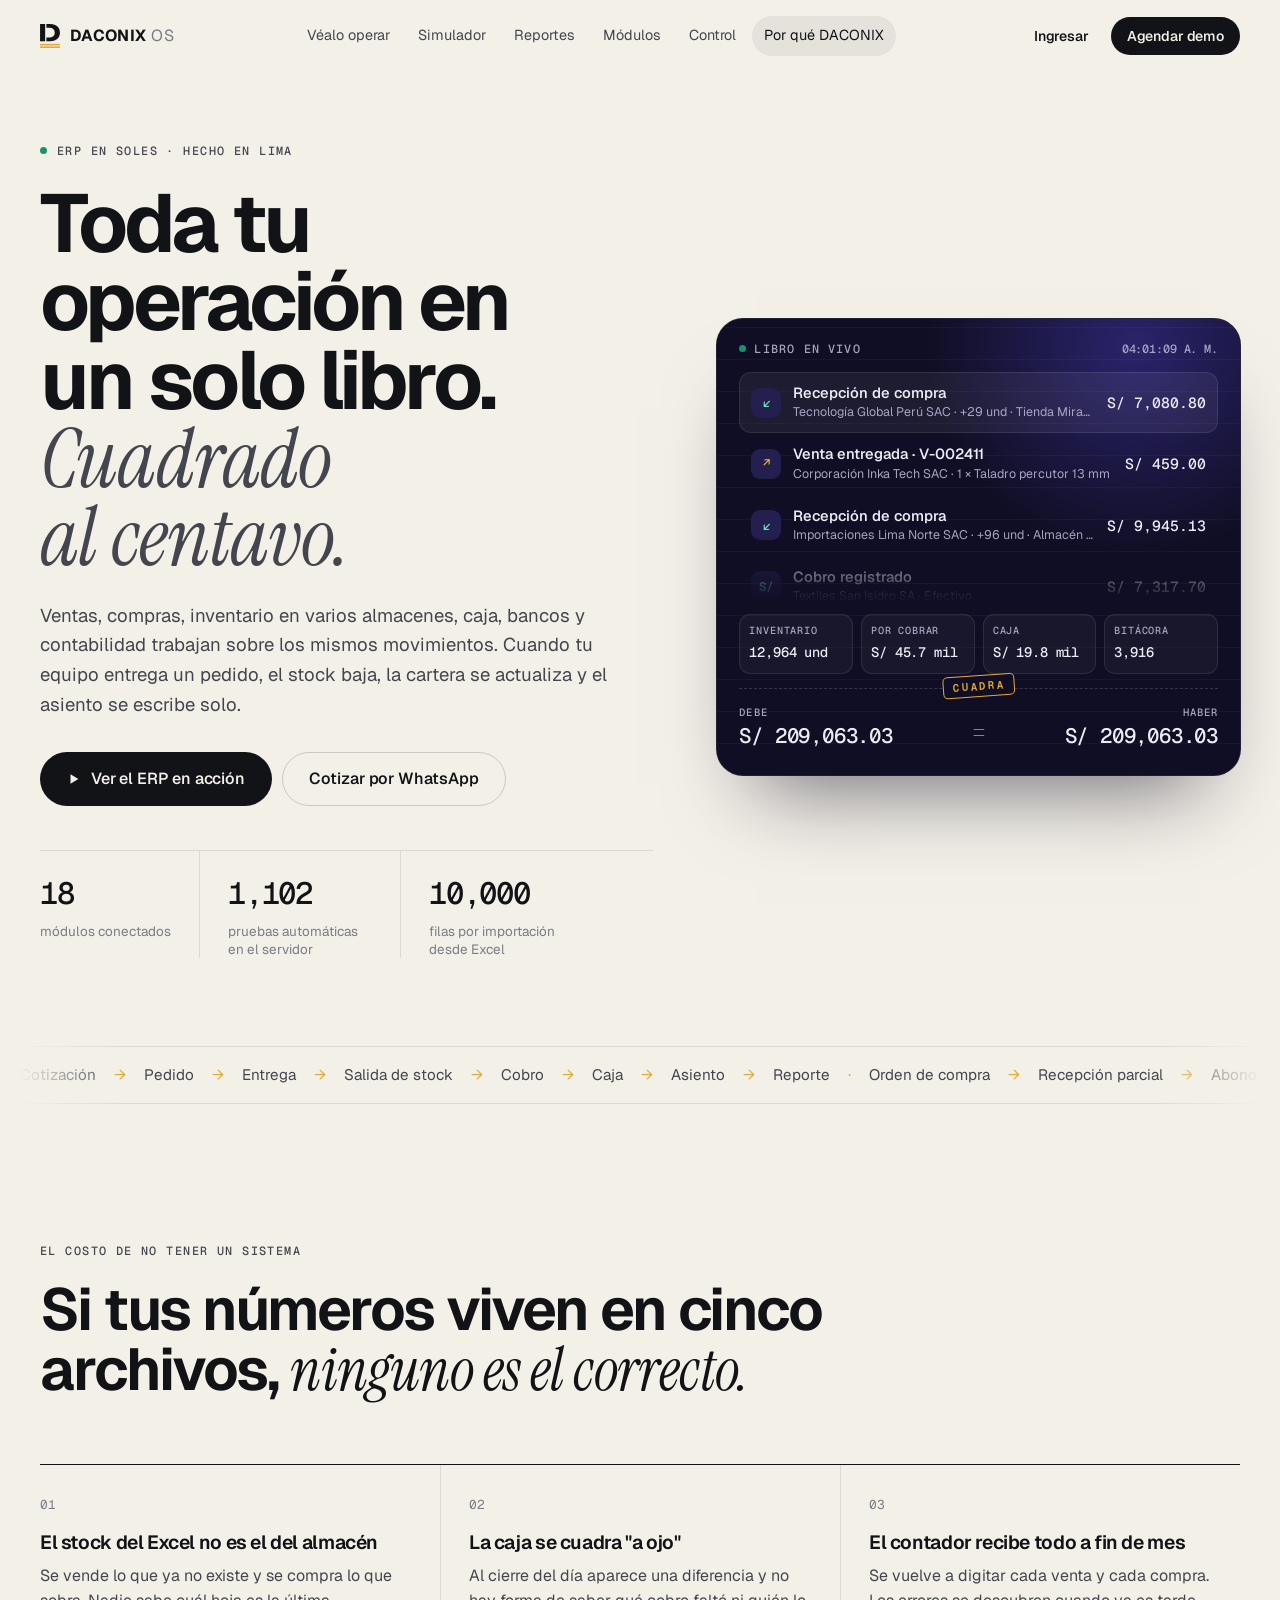
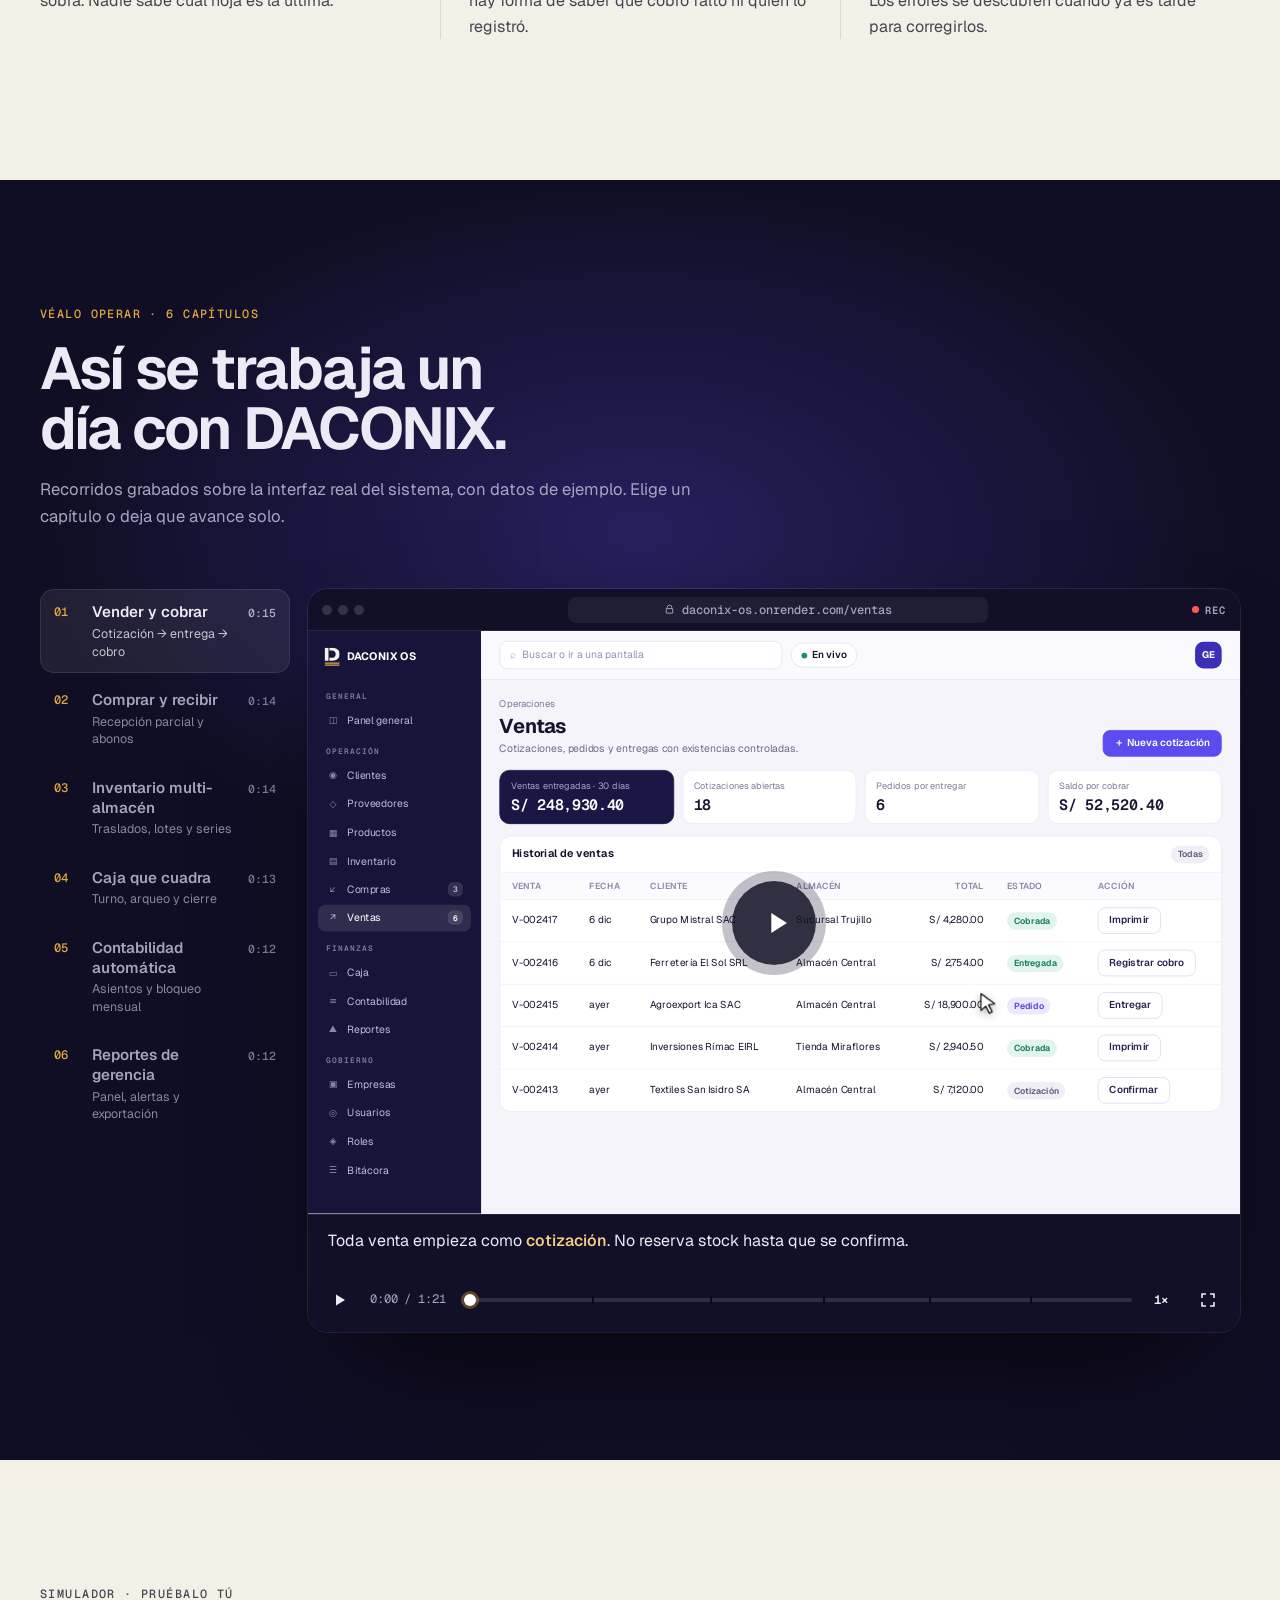
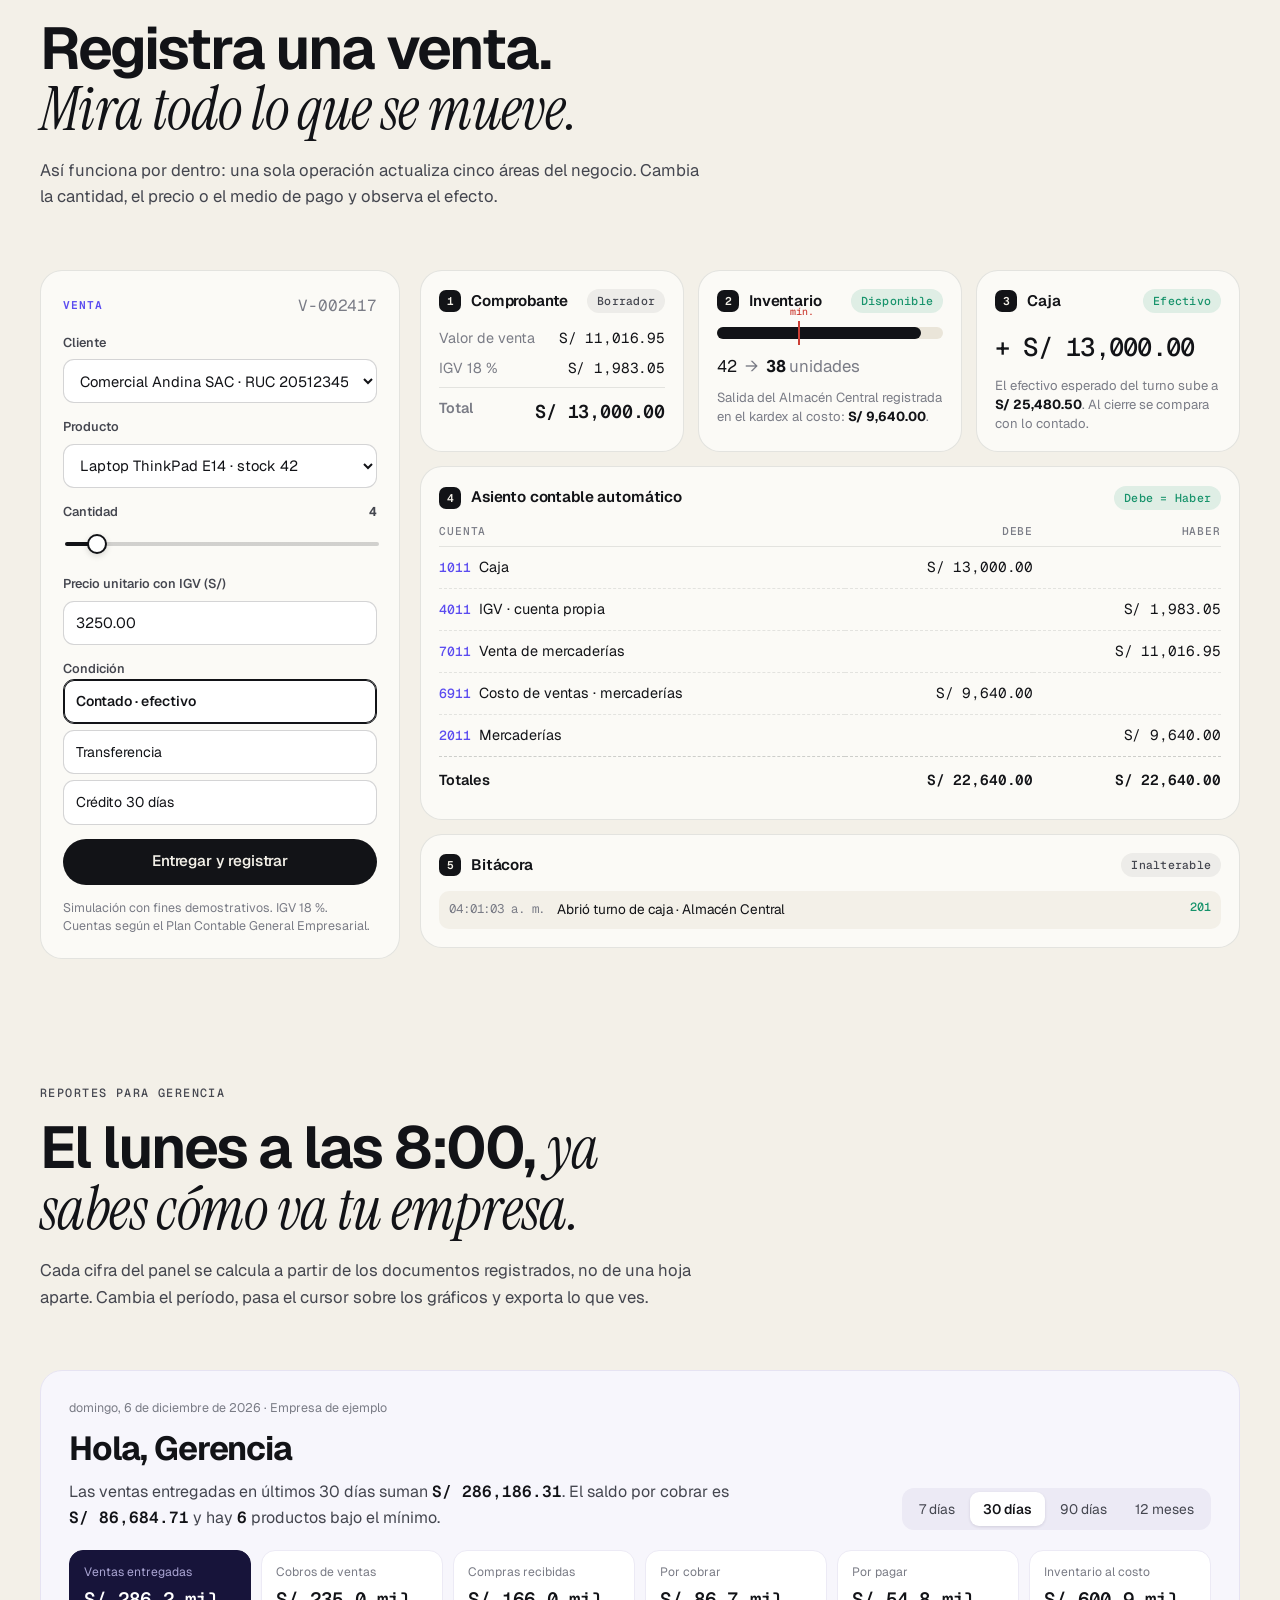
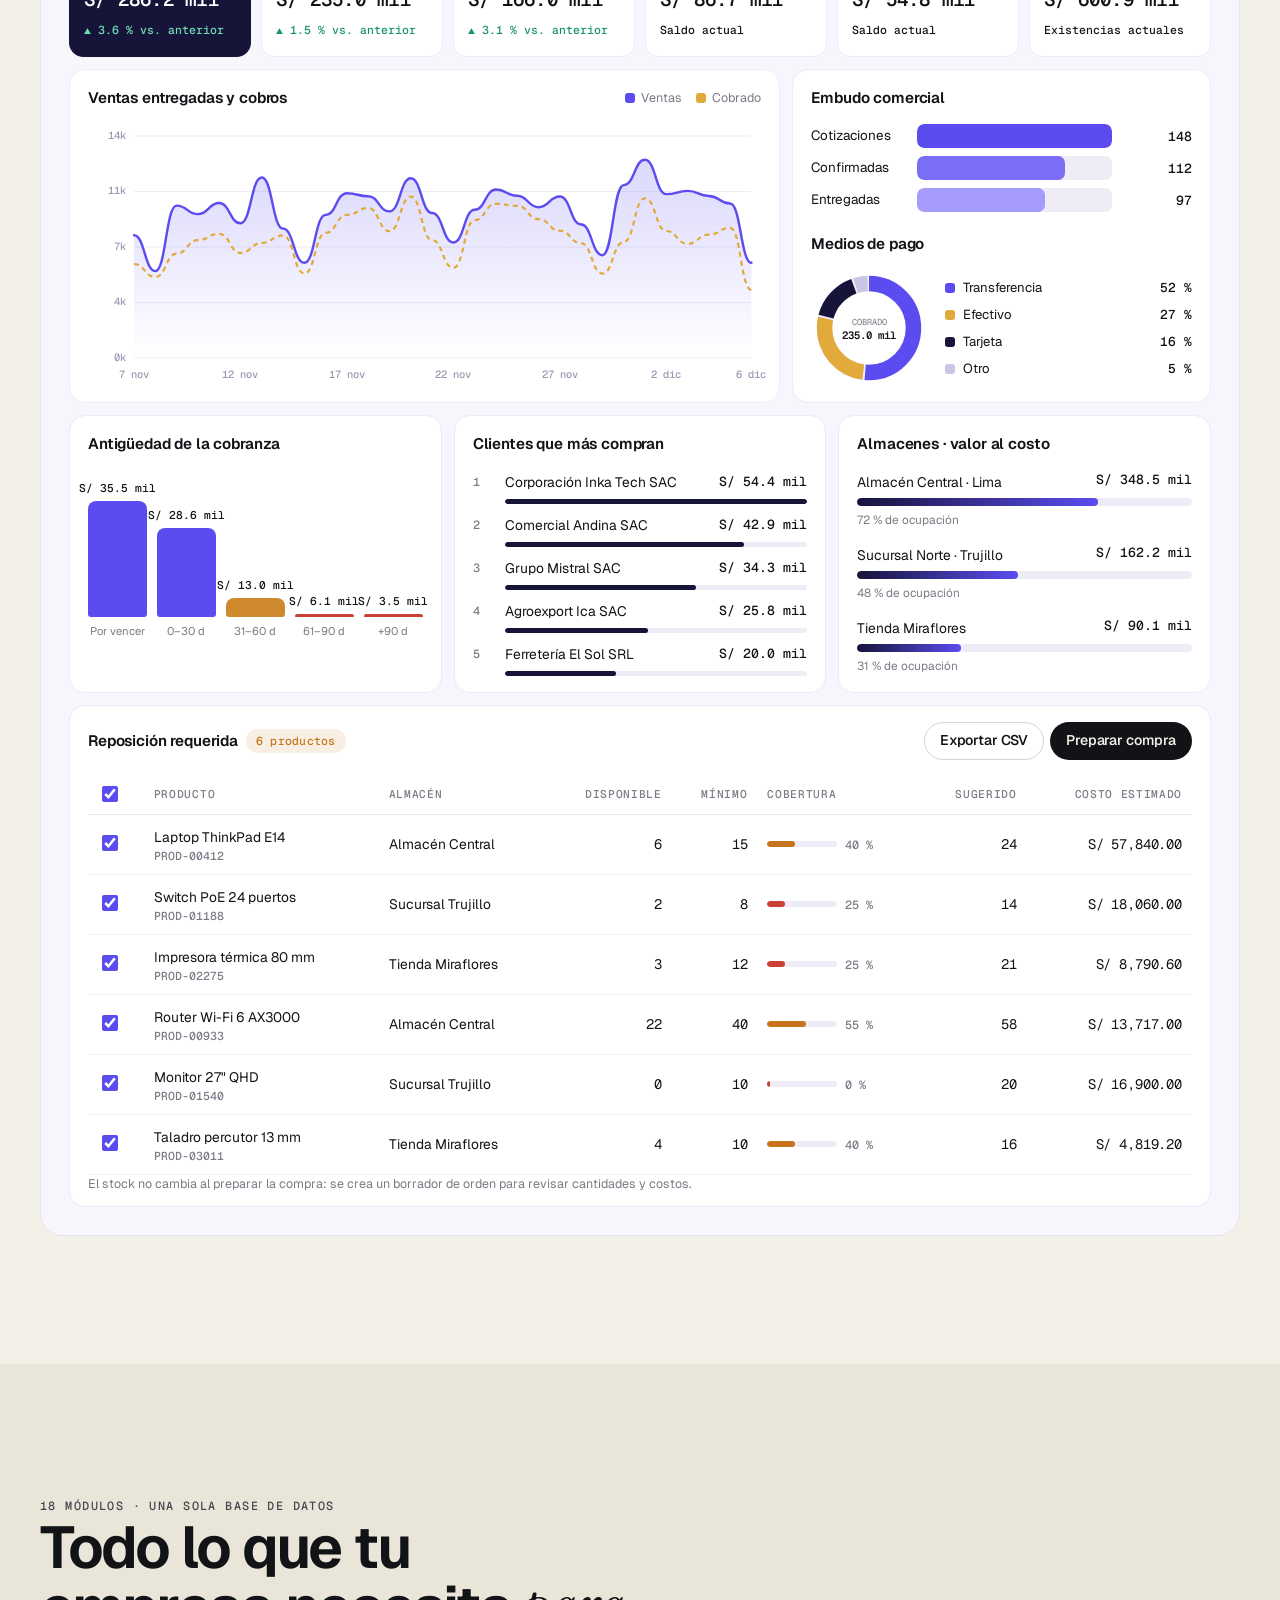
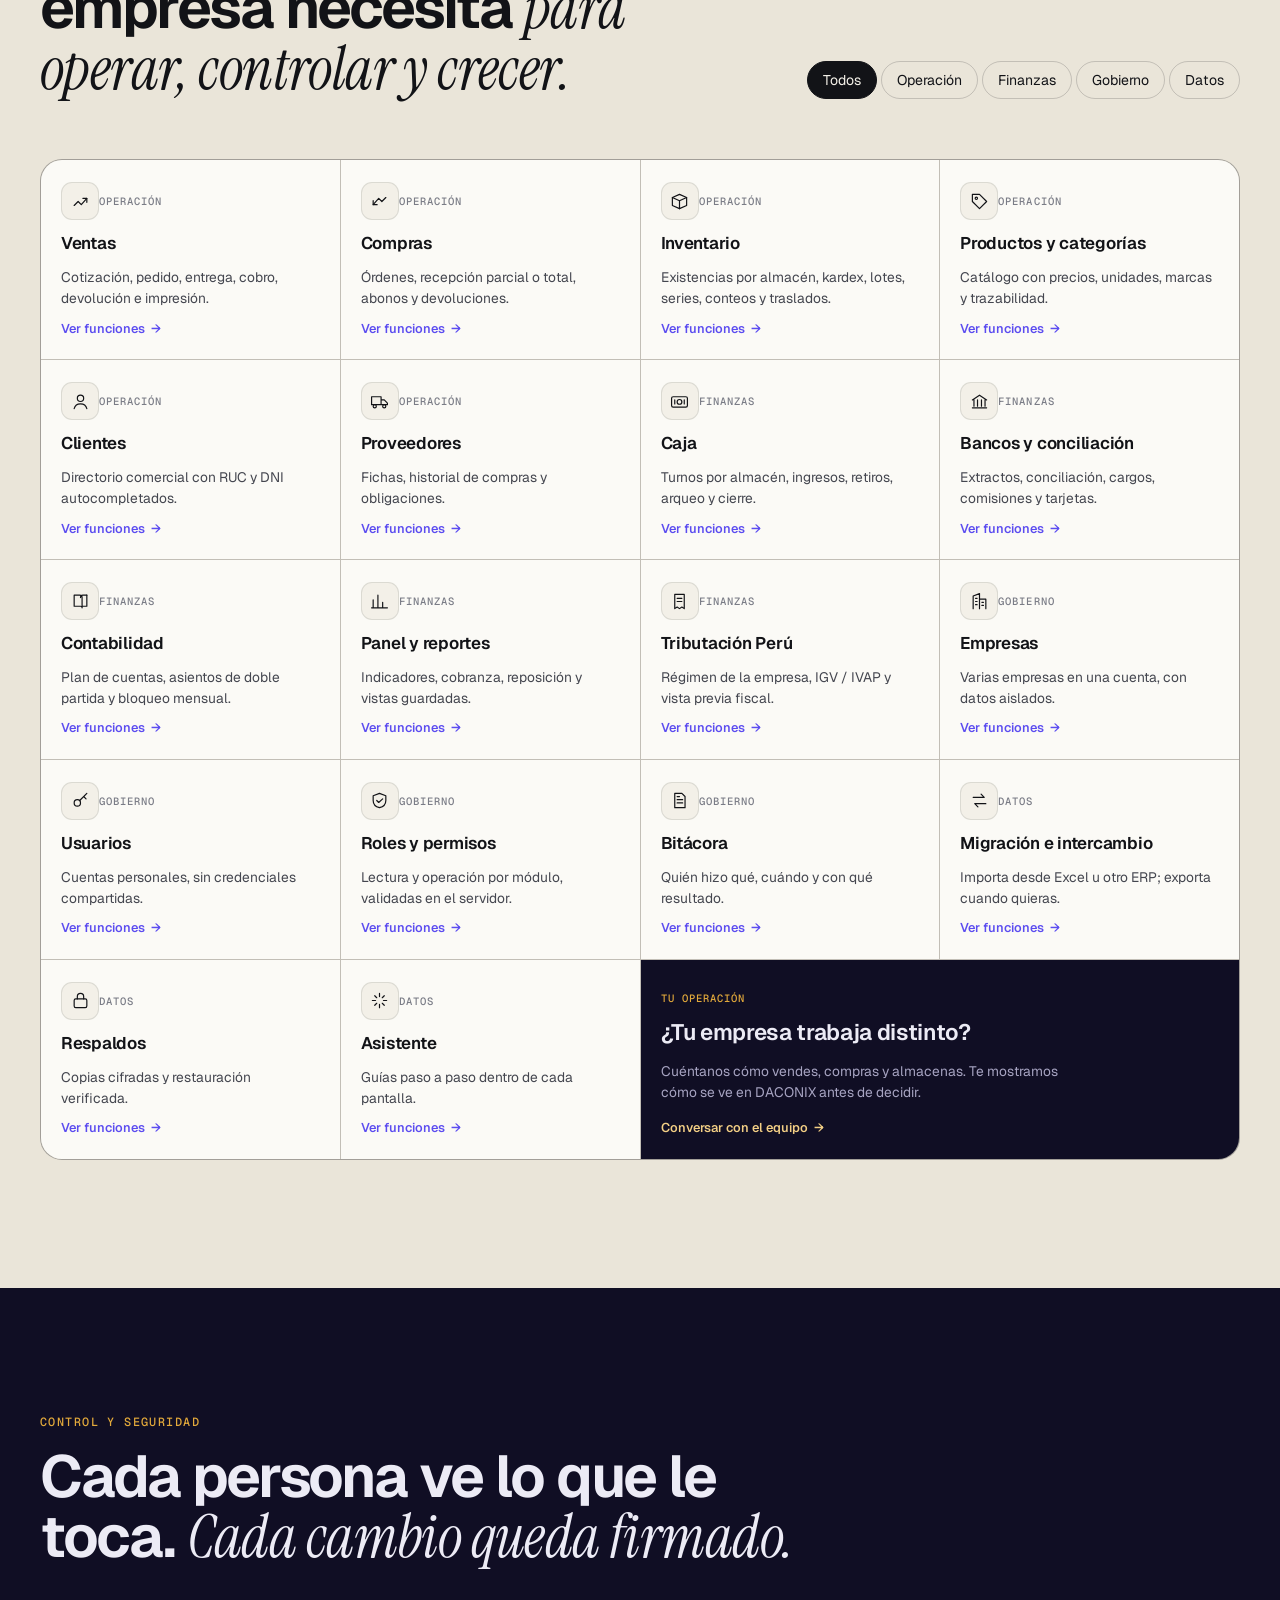
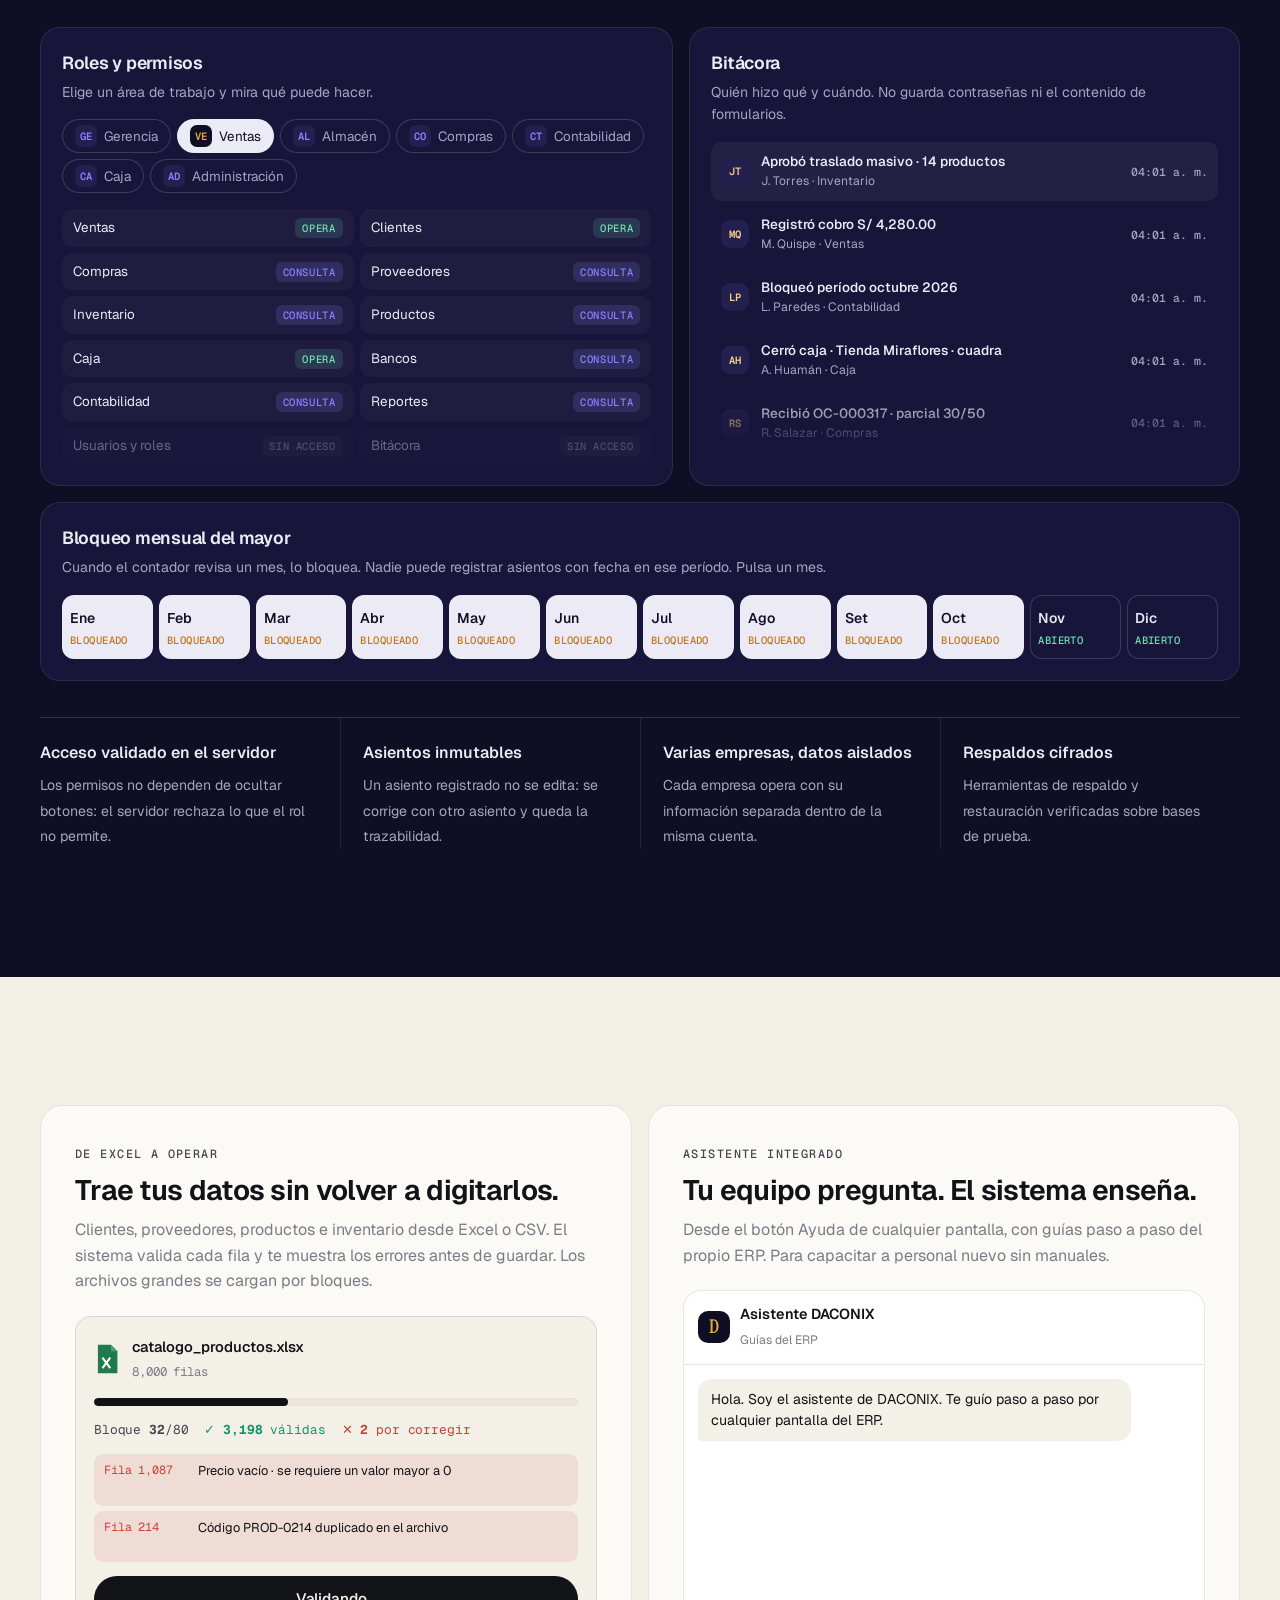
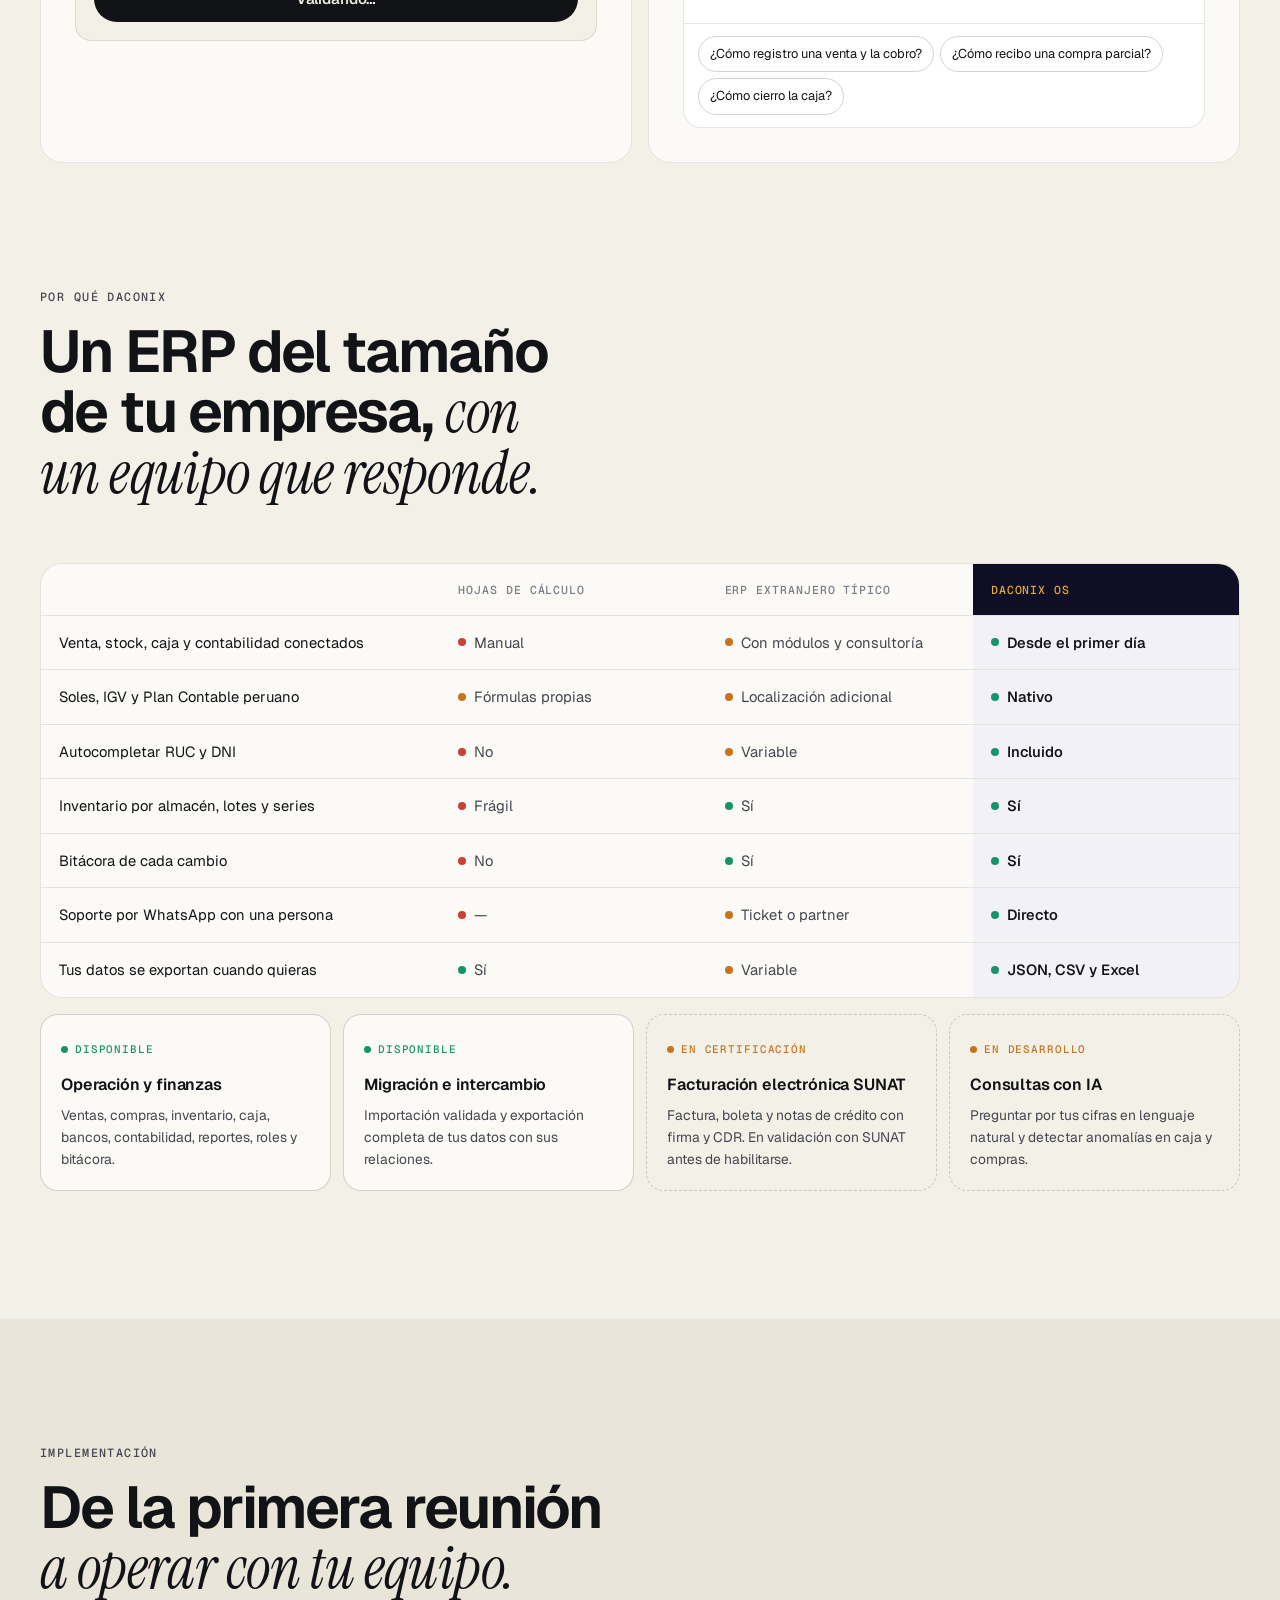
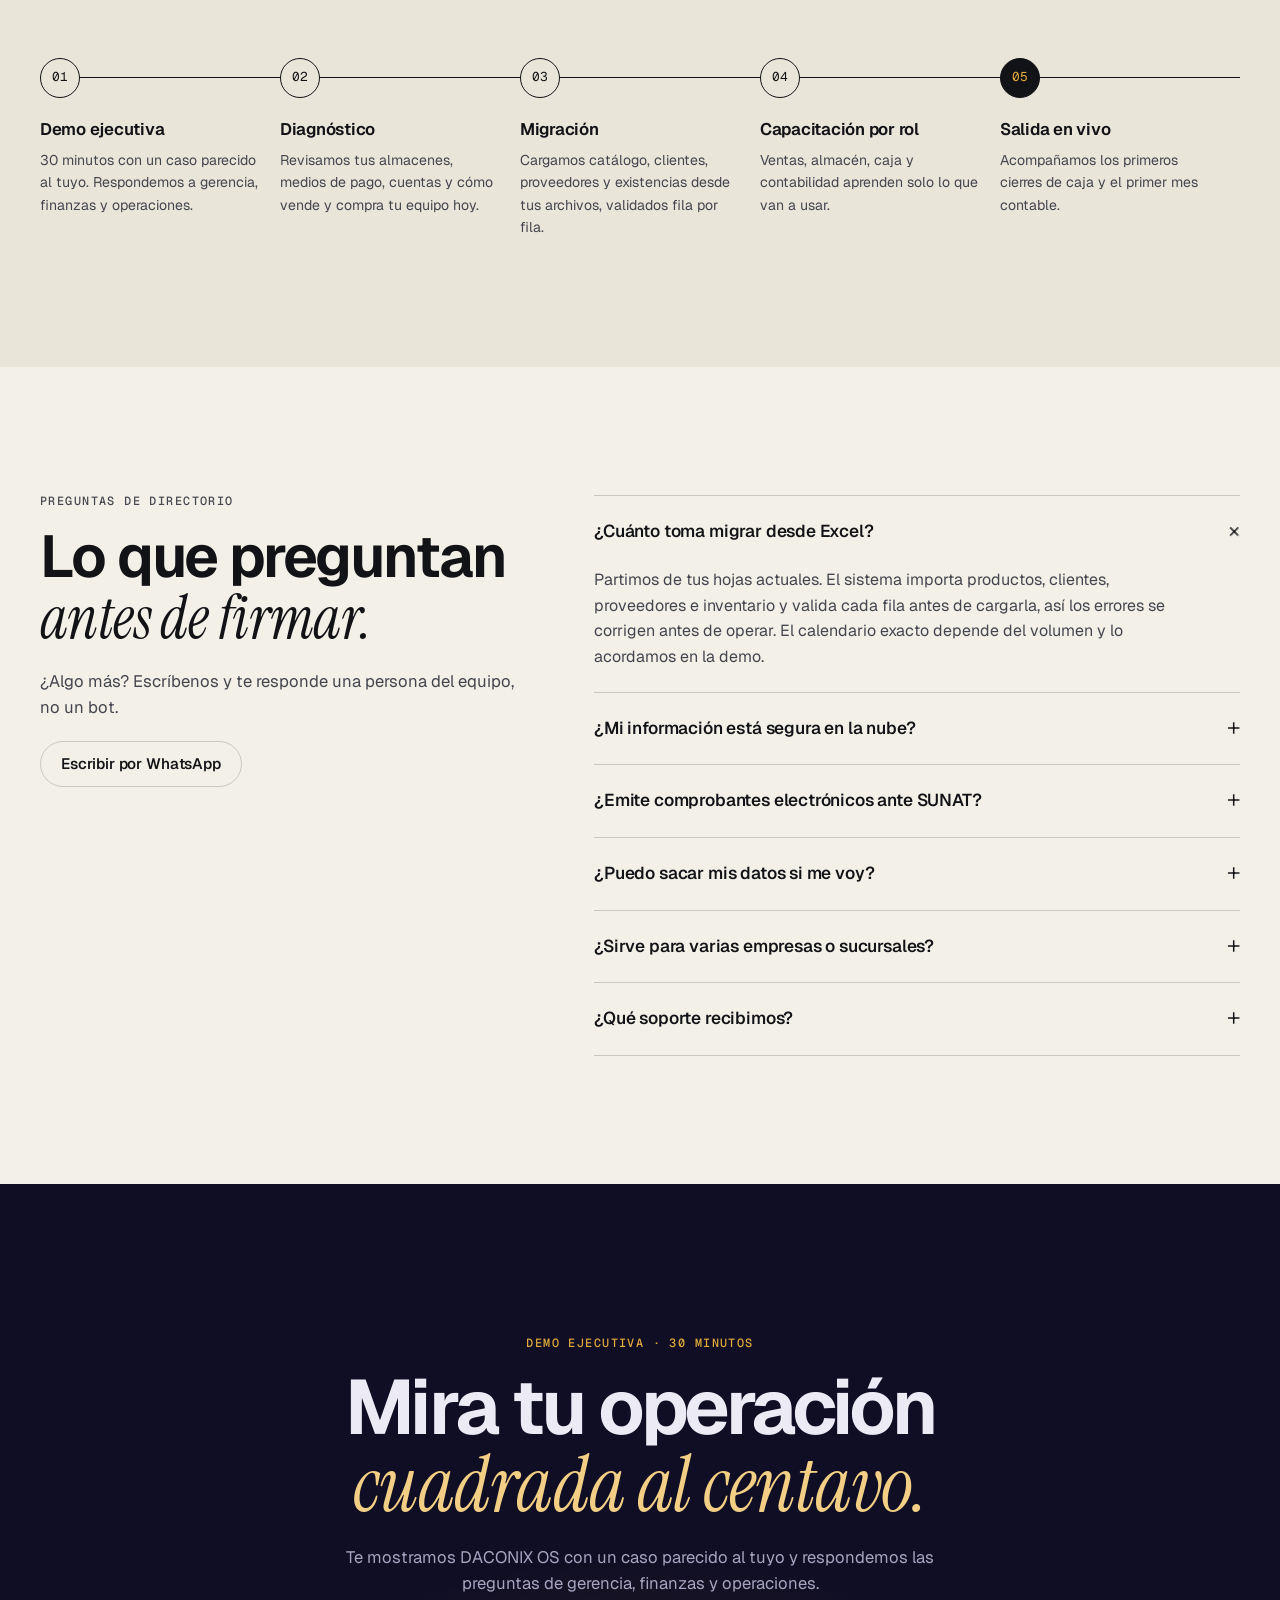
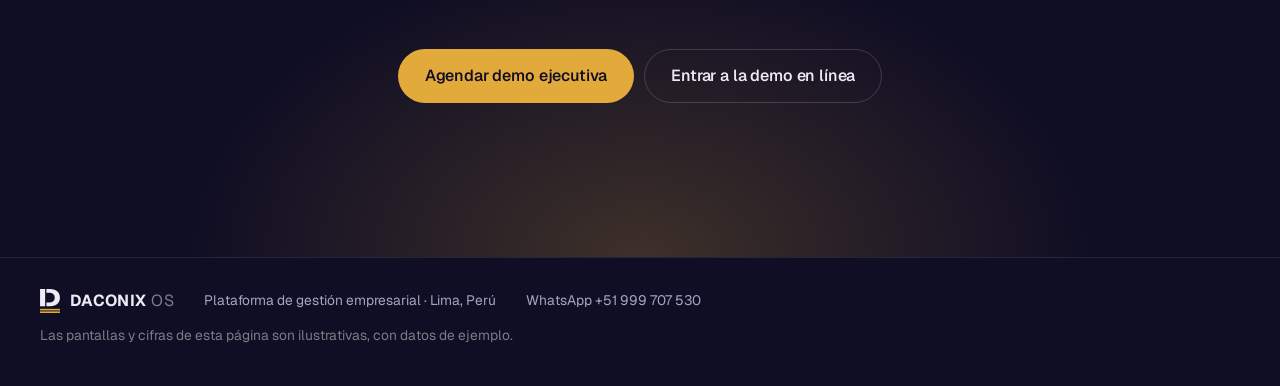
==== commit 0e914469: "feat(marca): aplicar logo DACONIX OS (partida doble) Reemplaza el isotipo placeholder (dos columnas)" ====
--- a/index.html
+++ b/index.html
@@ -4,6 +4,9 @@
 <meta charset="utf-8">
 <meta name="viewport" content="width=device-width, initial-scale=1, viewport-fit=cover">
 <title>DACONIX OS — ERP para empresas que venden, compran y almacenan</title>
+<link rel="icon" type="image/svg+xml" href="assets/icons/favicon.svg">
+<link rel="alternate icon" href="assets/icons/favicon.ico">
+<link rel="apple-touch-icon" href="assets/icons/apple-touch-icon.png">
 <meta name="description" content="Ventas, compras, inventario multi-almacén, caja, bancos y contabilidad de doble partida en un solo sistema. Cada operación cuadra al centavo, en soles.">
 <meta name="theme-color" content="#100E24">
 <meta property="og:title" content="DACONIX OS — Tu operación completa, cuadrada al centavo">
@@ -22,7 +25,7 @@
 <header class="nav" id="nav">
   <div class="wrap nav__in">
     <a class="brand" href="#top" aria-label="DACONIX OS, inicio">
-      <svg class="brand__mark" viewBox="0 0 32 34" aria-hidden="true"><path d="M4 3h10v19H4z" fill="currentColor"/><path d="M18 3h10v19H18zM4 26h24v1.5H4zm0 4h24v1.5H4z" fill="var(--gold)"/></svg>
+      <svg class="brand__mark" viewBox="0 0 115.26 138.92" aria-hidden="true"><path d="M0 100L0 0L29.51 0L29.51 100Z" fill="currentColor"/><path d="M36.92 0L55.81 0Q74.27 0 87.57 5.81Q100.87 11.63 108.07 22.82Q115.26 34.01 115.26 50Q115.26 66.13 108.07 77.25Q100.87 88.37 87.57 94.19Q74.27 100 55.81 100L36.92 100L36.92 78.05L54.07 78.05Q67.88 78.05 76.38 71.08Q84.88 64.1 84.88 51.6L84.88 48.26Q84.88 35.9 76.38 28.92Q67.88 21.95 54.07 21.95L36.92 21.95Z" fill="currentColor"/><path d="M0 114.83H115.26V124.09H0Z" fill="var(--gold)"/><path d="M0 129.65H115.26V138.92H0Z" fill="var(--gold)"/></svg>
       <span>DACONIX<b>OS</b></span>
     </a>
     <nav class="nav__links" aria-label="Secciones">
@@ -471,7 +474,7 @@
 
 <footer class="foot">
   <div class="wrap foot__in">
-    <a class="brand" href="#top"><svg class="brand__mark" viewBox="0 0 32 34" aria-hidden="true"><path d="M4 3h10v19H4z" fill="currentColor"/><path d="M18 3h10v19H18zM4 26h24v1.5H4zm0 4h24v1.5H4z" fill="var(--gold)"/></svg><span>DACONIX<b>OS</b></span></a>
+    <a class="brand" href="#top"><svg class="brand__mark" viewBox="0 0 115.26 138.92" aria-hidden="true"><path d="M0 100L0 0L29.51 0L29.51 100Z" fill="currentColor"/><path d="M36.92 0L55.81 0Q74.27 0 87.57 5.81Q100.87 11.63 108.07 22.82Q115.26 34.01 115.26 50Q115.26 66.13 108.07 77.25Q100.87 88.37 87.57 94.19Q74.27 100 55.81 100L36.92 100L36.92 78.05L54.07 78.05Q67.88 78.05 76.38 71.08Q84.88 64.1 84.88 51.6L84.88 48.26Q84.88 35.9 76.38 28.92Q67.88 21.95 54.07 21.95L36.92 21.95Z" fill="currentColor"/><path d="M0 114.83H115.26V124.09H0Z" fill="var(--gold)"/><path d="M0 129.65H115.26V138.92H0Z" fill="var(--gold)"/></svg><span>DACONIX<b>OS</b></span></a>
     <p>Plataforma de gestión empresarial · Lima, Perú</p>
     <p><a class="js-wa" data-msg="Hola, quiero información de DACONIX OS." href="#">WhatsApp +51 999 707 530</a></p>
     <p class="muted tiny">Las pantallas y cifras de esta página son ilustrativas, con datos de ejemplo.</p>
--- a/assets/styles.css
+++ b/assets/styles.css
@@ -84,7 +84,7 @@
 .nav__in{display:flex;align-items:center;gap:28px;height:72px}
 .brand{display:inline-flex;align-items:center;gap:10px;font-weight:700;letter-spacing:.02em;font-size:1rem}
 .brand b{font-weight:400;margin-left:5px;color:var(--mute)}
-.brand__mark{width:22px;height:24px;color:var(--ink)}
+.brand__mark{width:20px;height:24px;color:var(--ink)}
 .nav__links{display:flex;gap:4px;margin-inline:auto}
 .nav__links a{padding:8px 12px;border-radius:999px;font-size:.9rem;color:var(--ink-2);transition:background .2s,color .2s}
 .nav__links a:hover,.nav__links a.is-on{color:var(--ink);background:rgba(18,19,23,.06)}
@@ -212,7 +212,7 @@
 .erp{position:absolute;inset:0;display:grid;grid-template-columns:208px 1fr;background:#F5F4FB;color:#17142E;font-size:13px;line-height:1.45}
 .erp__side{background:#17143A;color:#CFCBEA;padding:16px 12px;display:flex;flex-direction:column;gap:2px}
 .erp__logo{display:flex;align-items:center;gap:9px;padding:4px 8px 16px;color:#fff;font-weight:700;font-size:13px;letter-spacing:.02em}
-.erp__logo i{width:24px;height:24px;border-radius:7px;background:linear-gradient(135deg,#6D5EF5,#4B3DD8);display:grid;place-items:center;font-style:normal;font-size:12px}
+.erp__logo svg{width:18px;height:auto;flex:none}
 .erp__grp{font:600 9.5px var(--mono);letter-spacing:.12em;text-transform:uppercase;color:#7D79A3;padding:12px 10px 5px}
 .erp__nav{display:flex;align-items:center;gap:9px;padding:7px 10px;border-radius:9px;font-size:12.5px;color:#BDB8DD}
 .erp__nav span{width:16px;text-align:center;opacity:.7;font-size:11px}
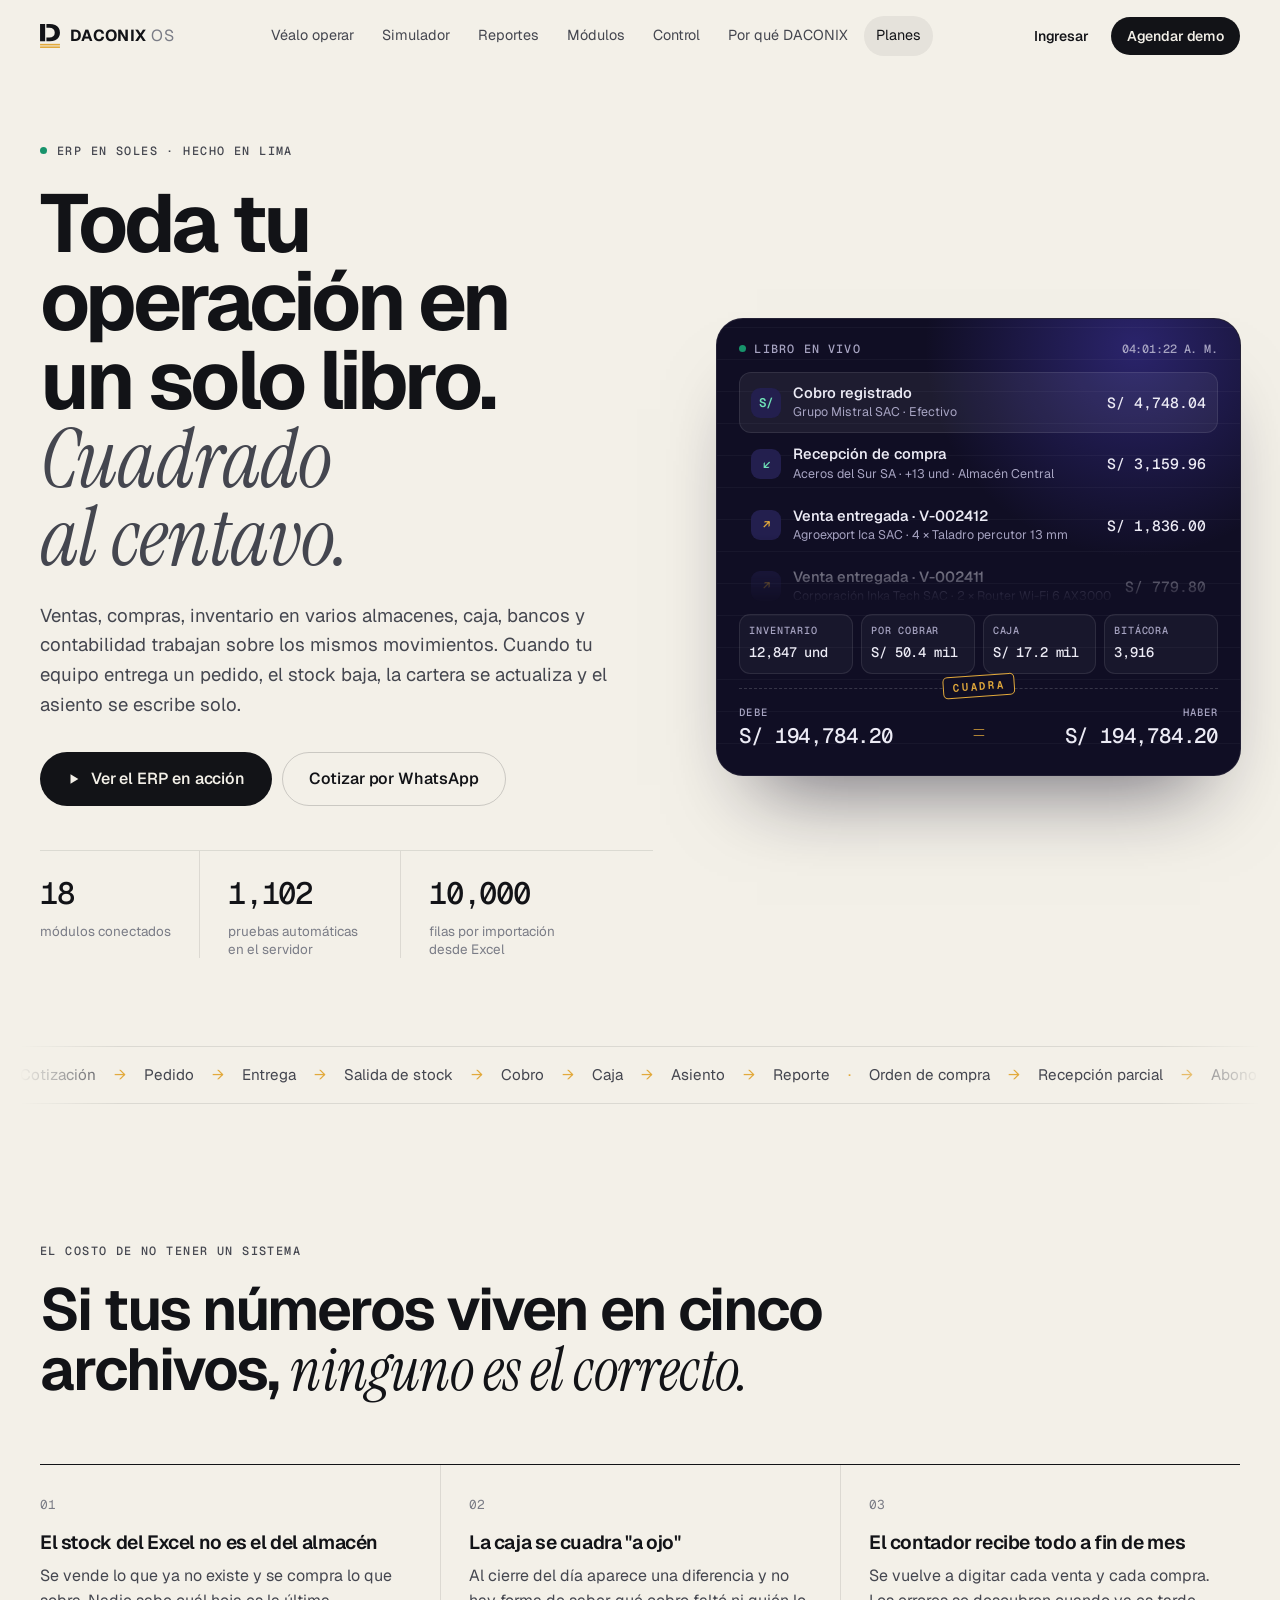
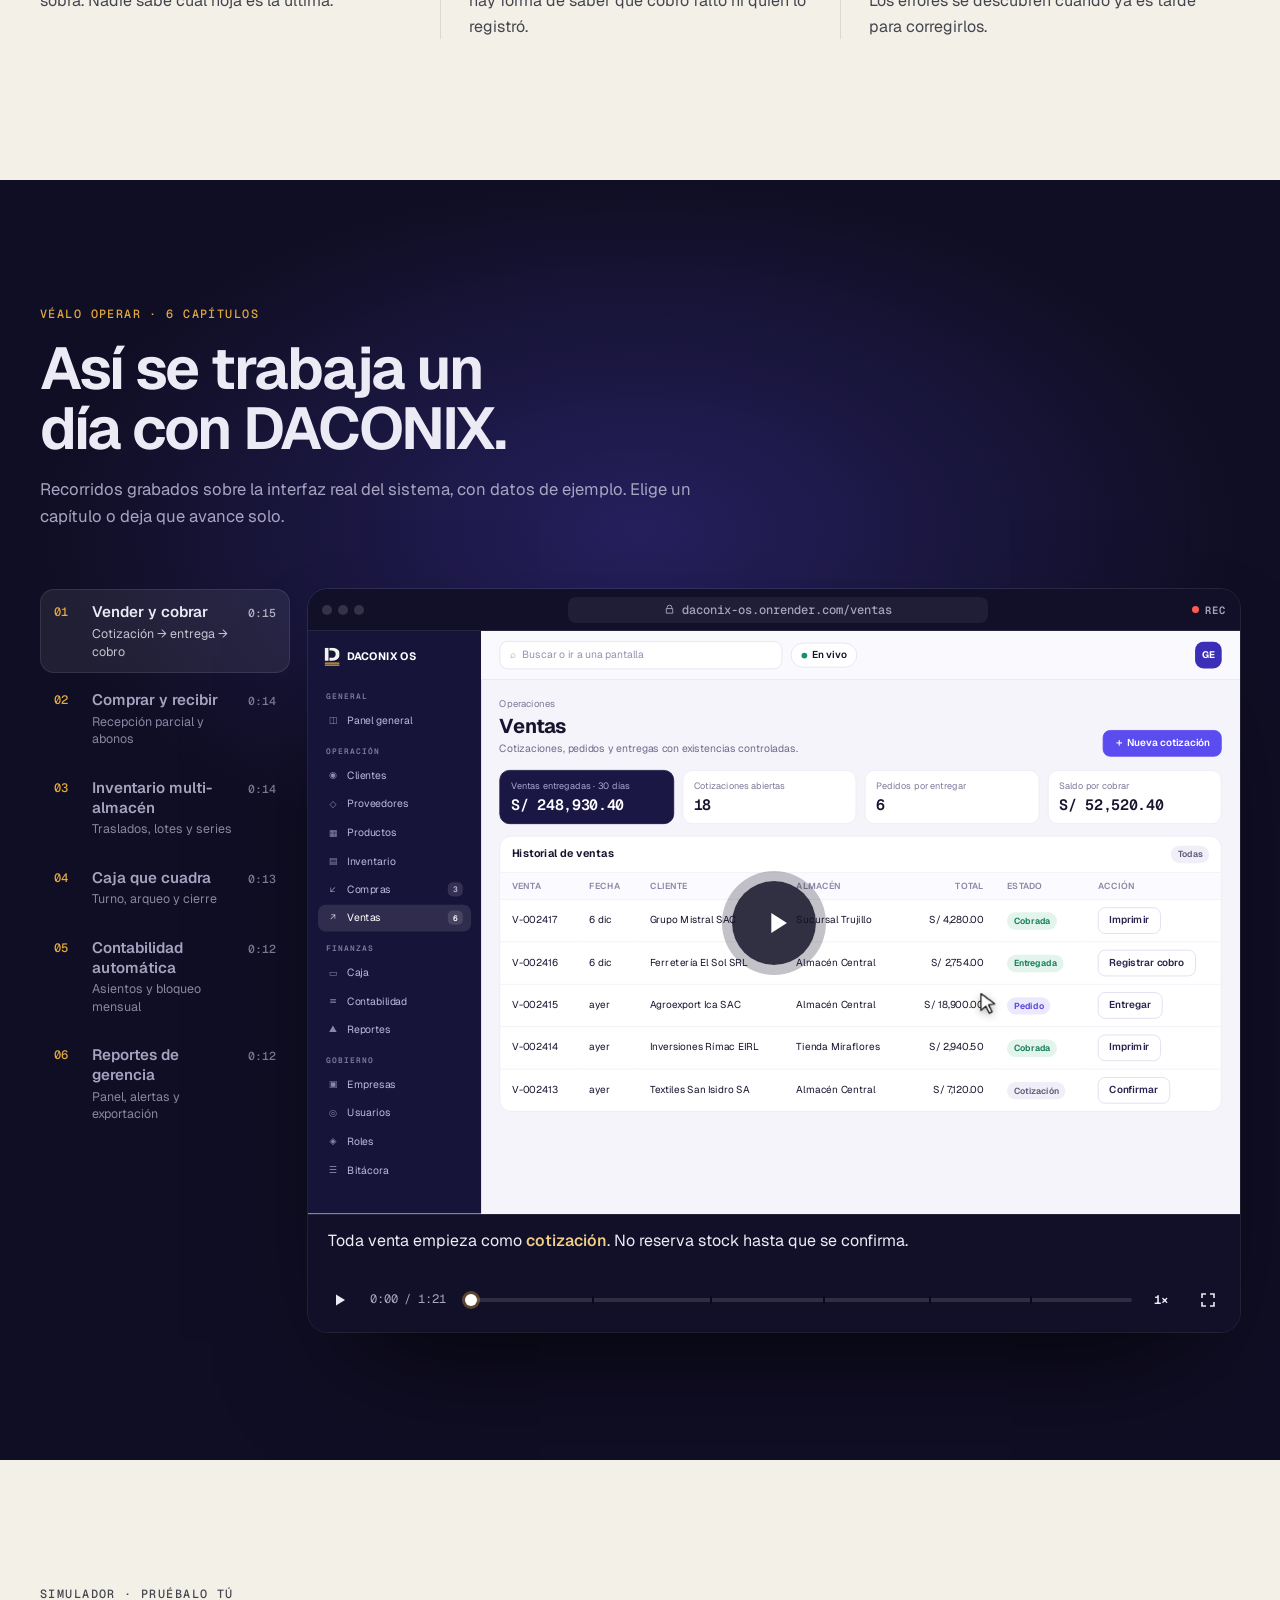
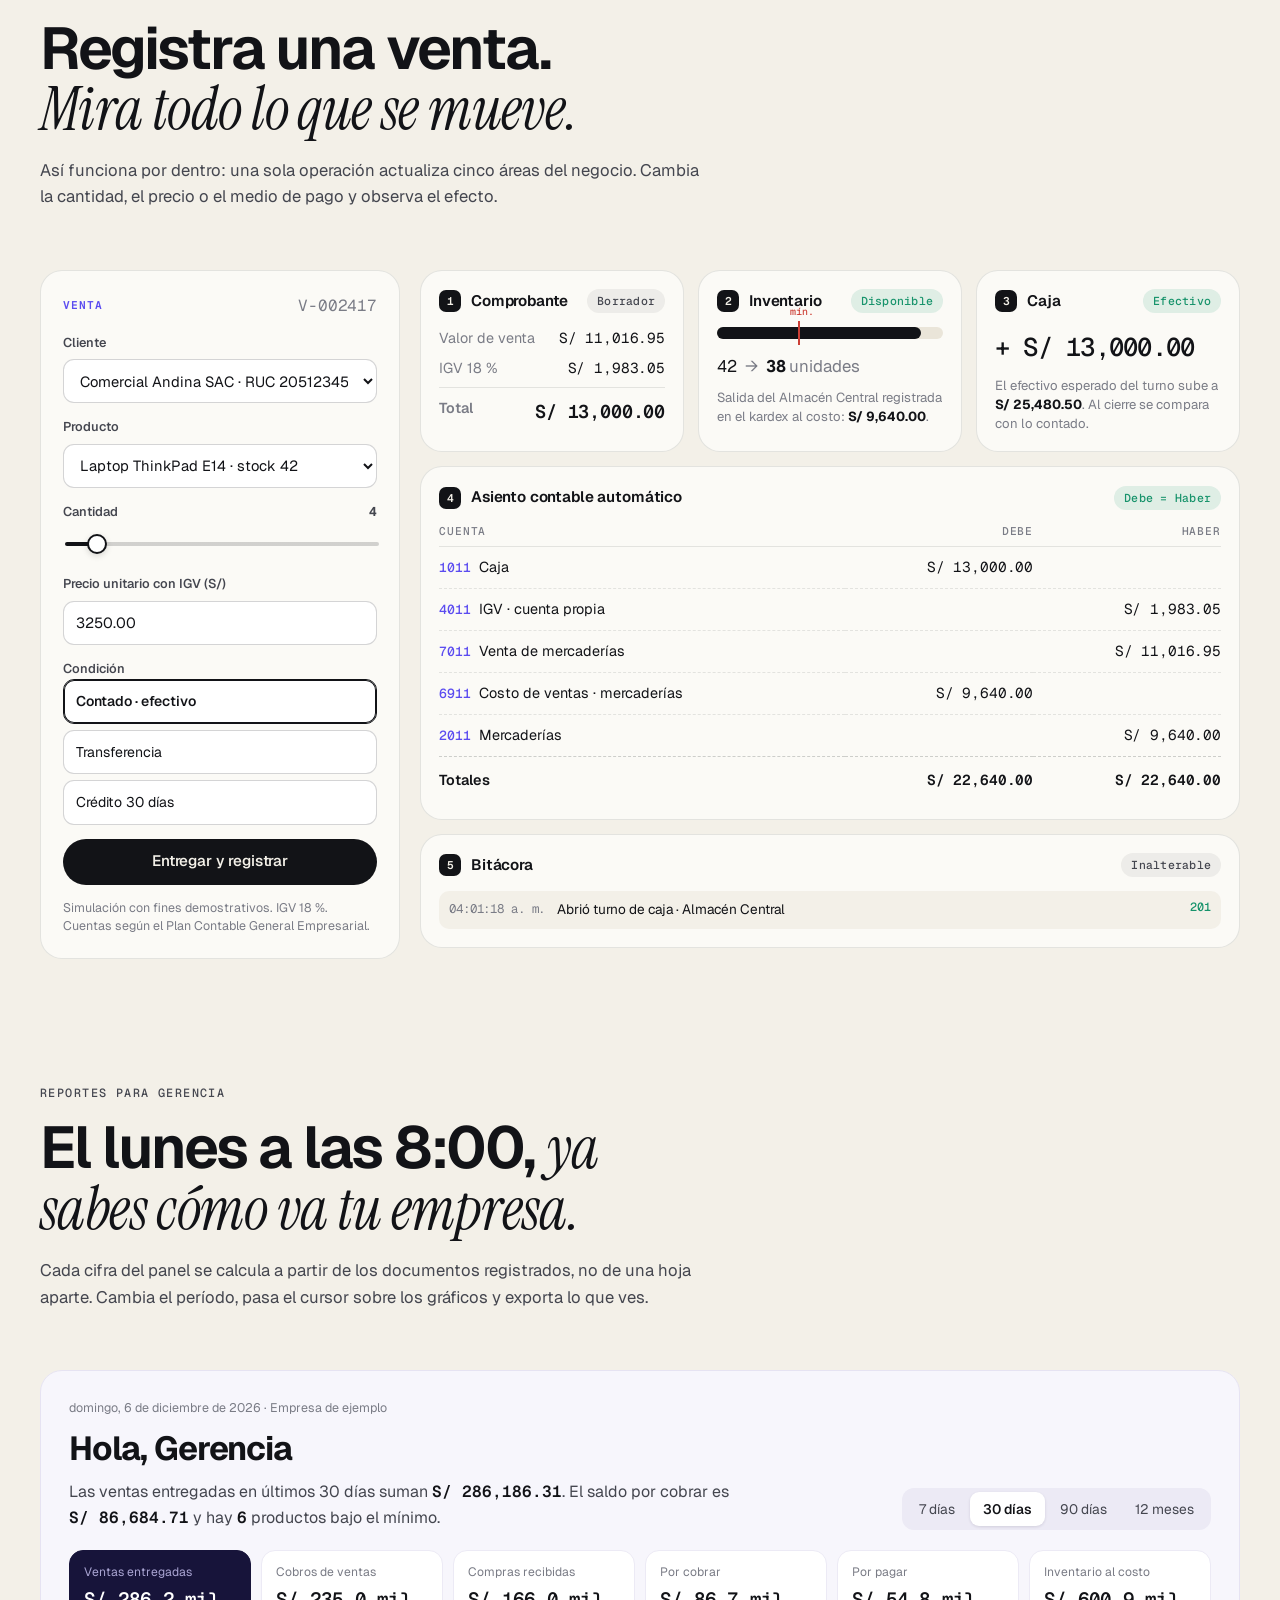
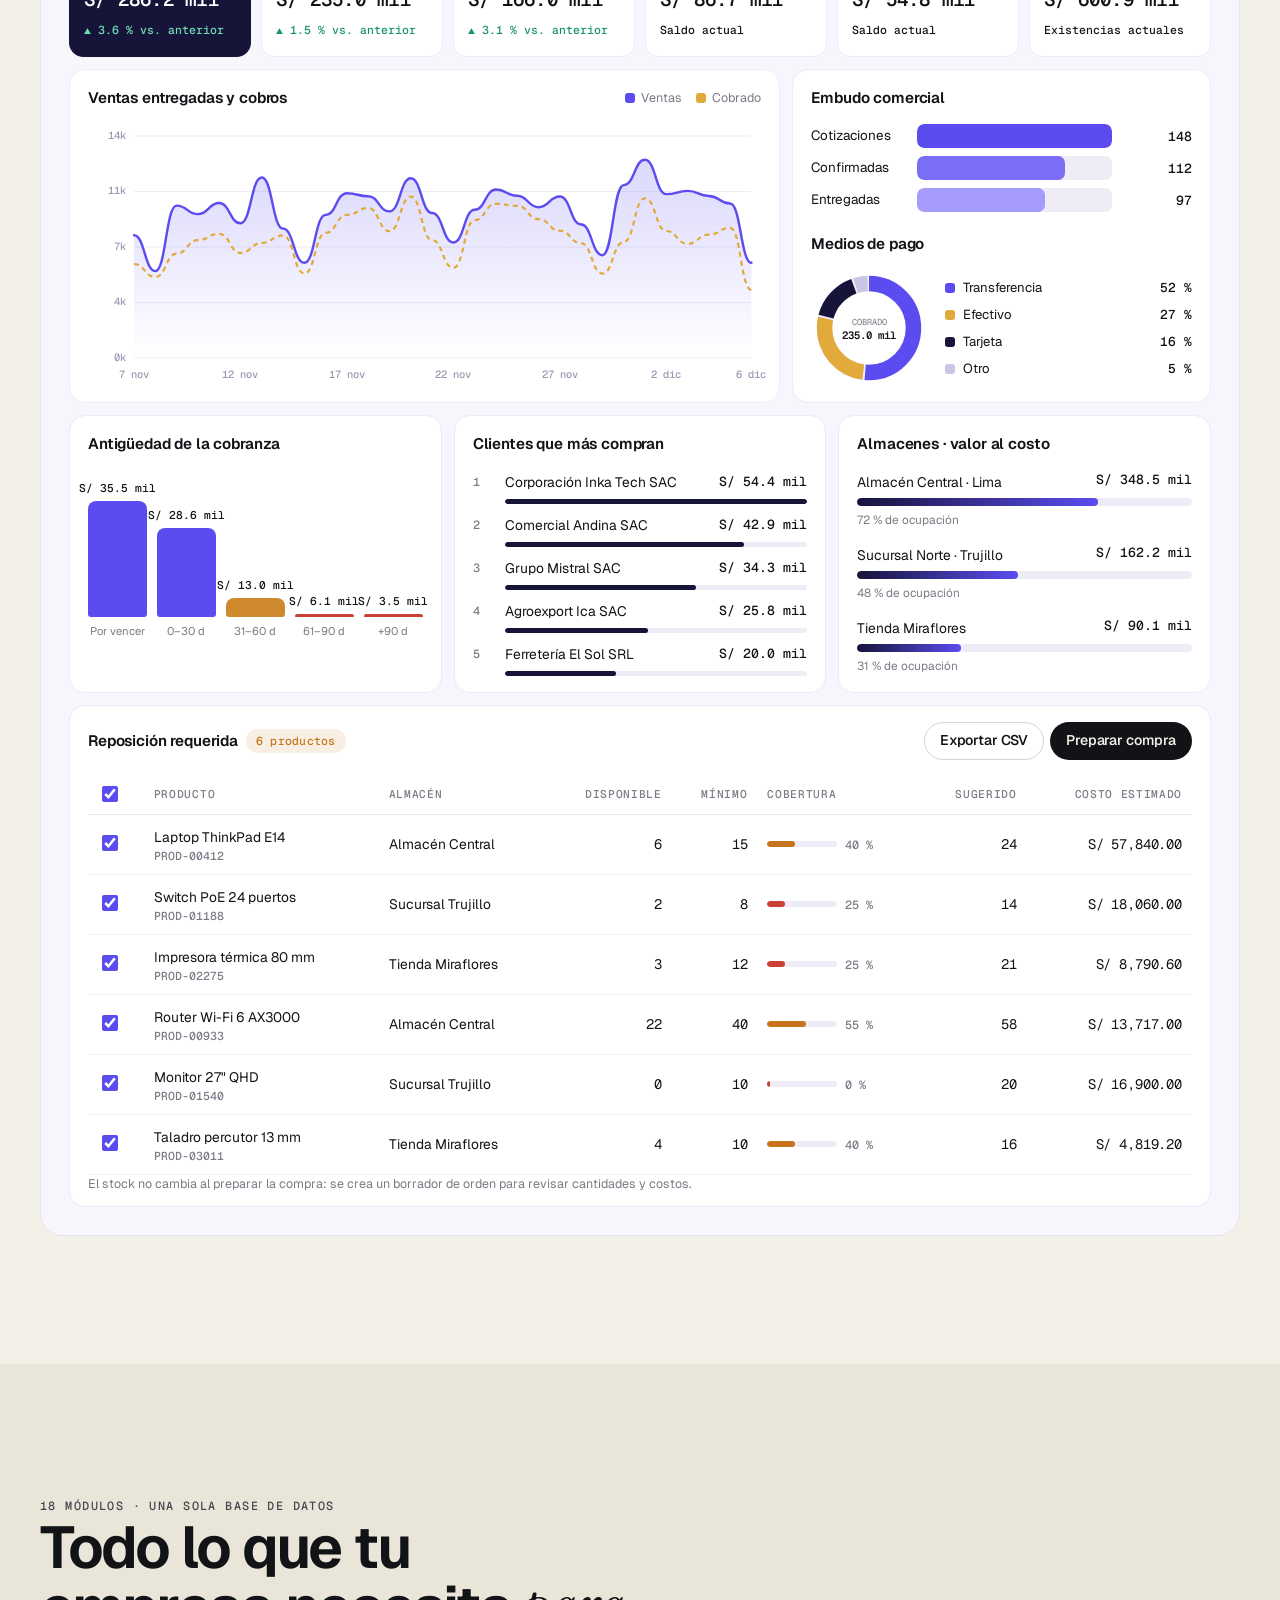
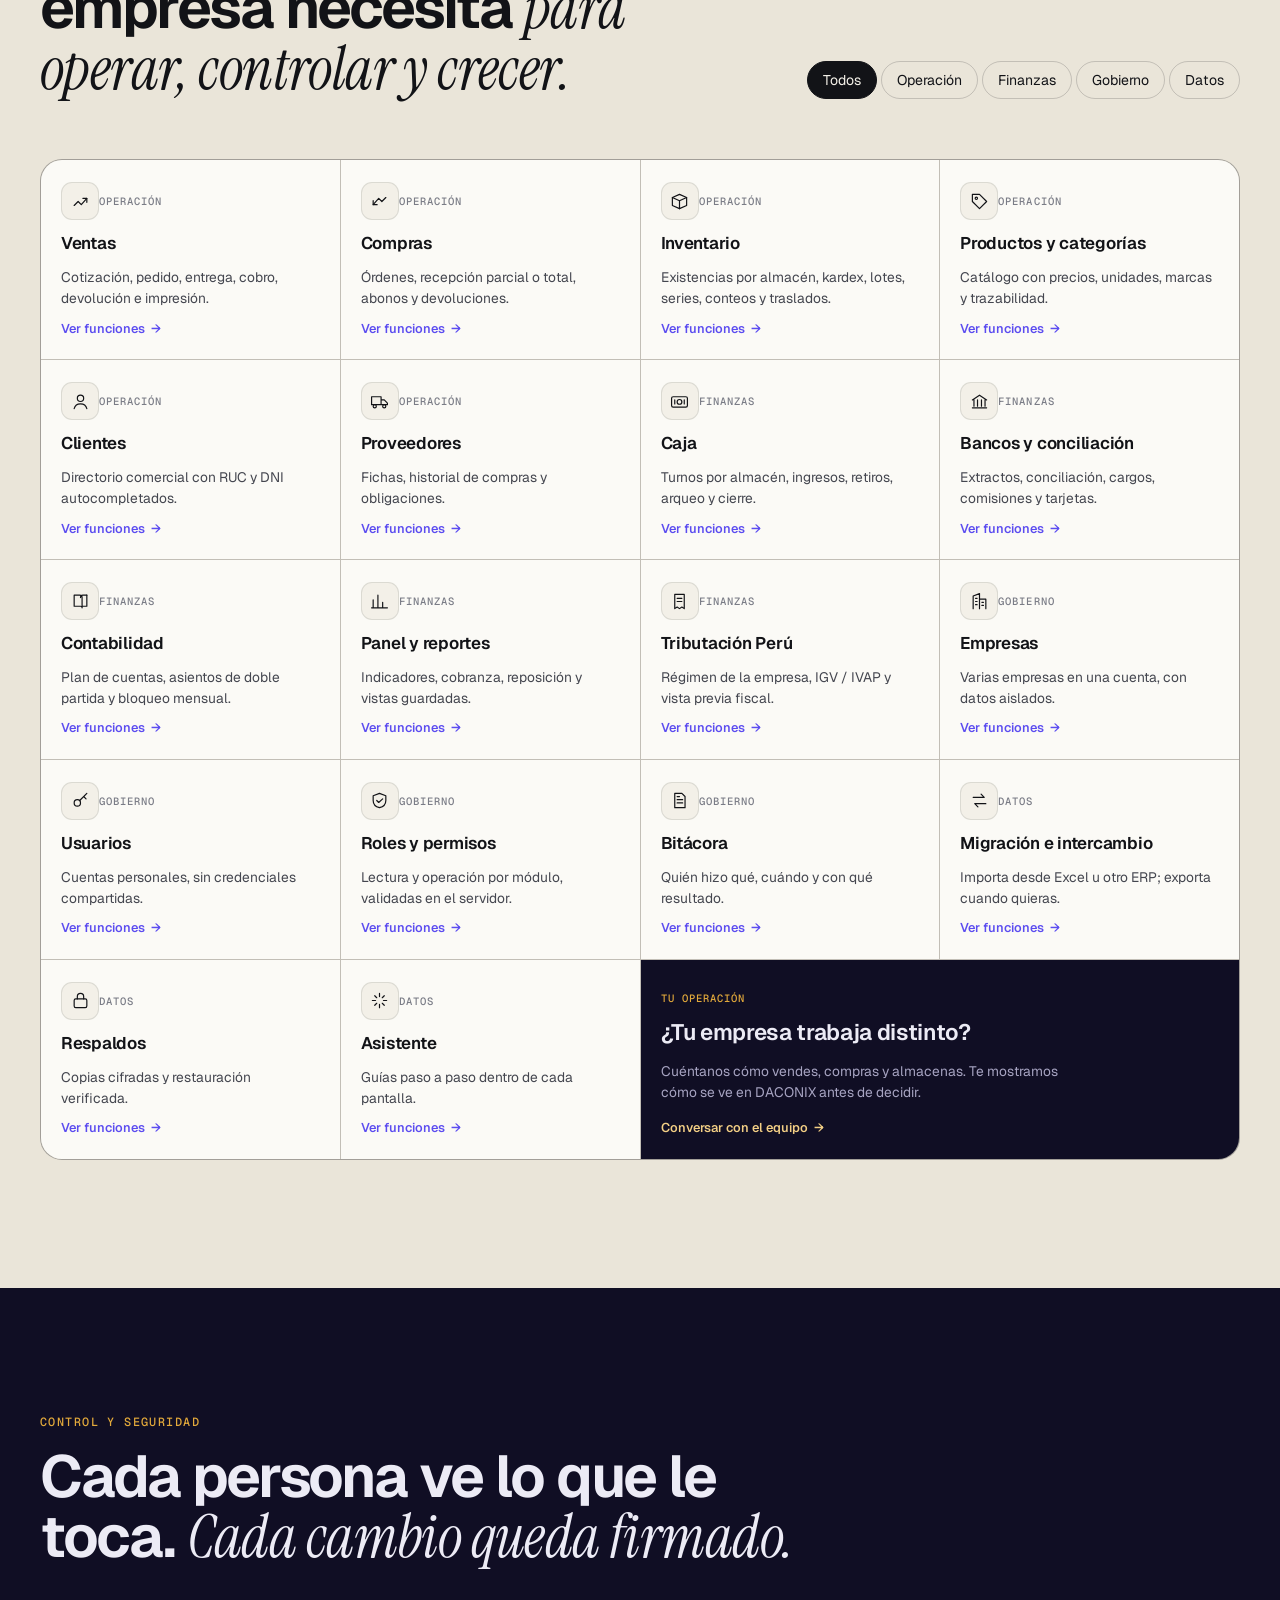
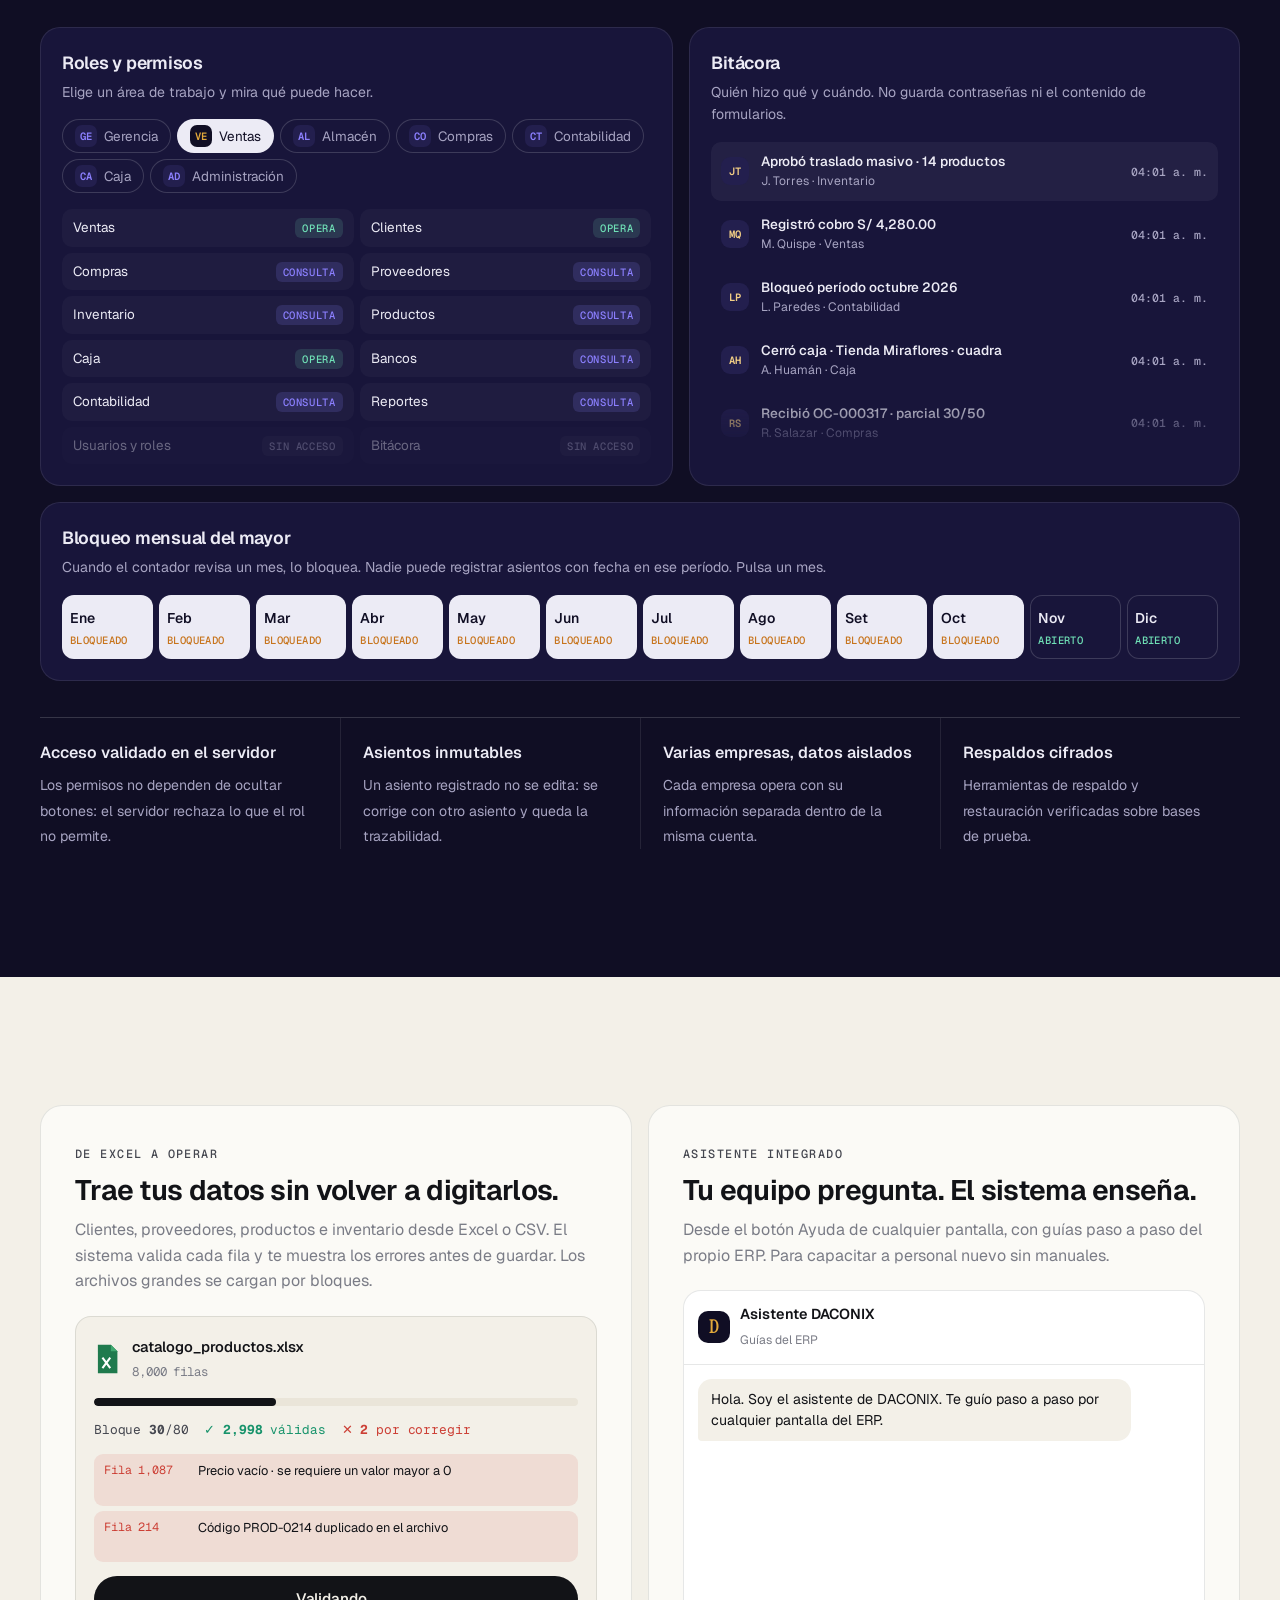
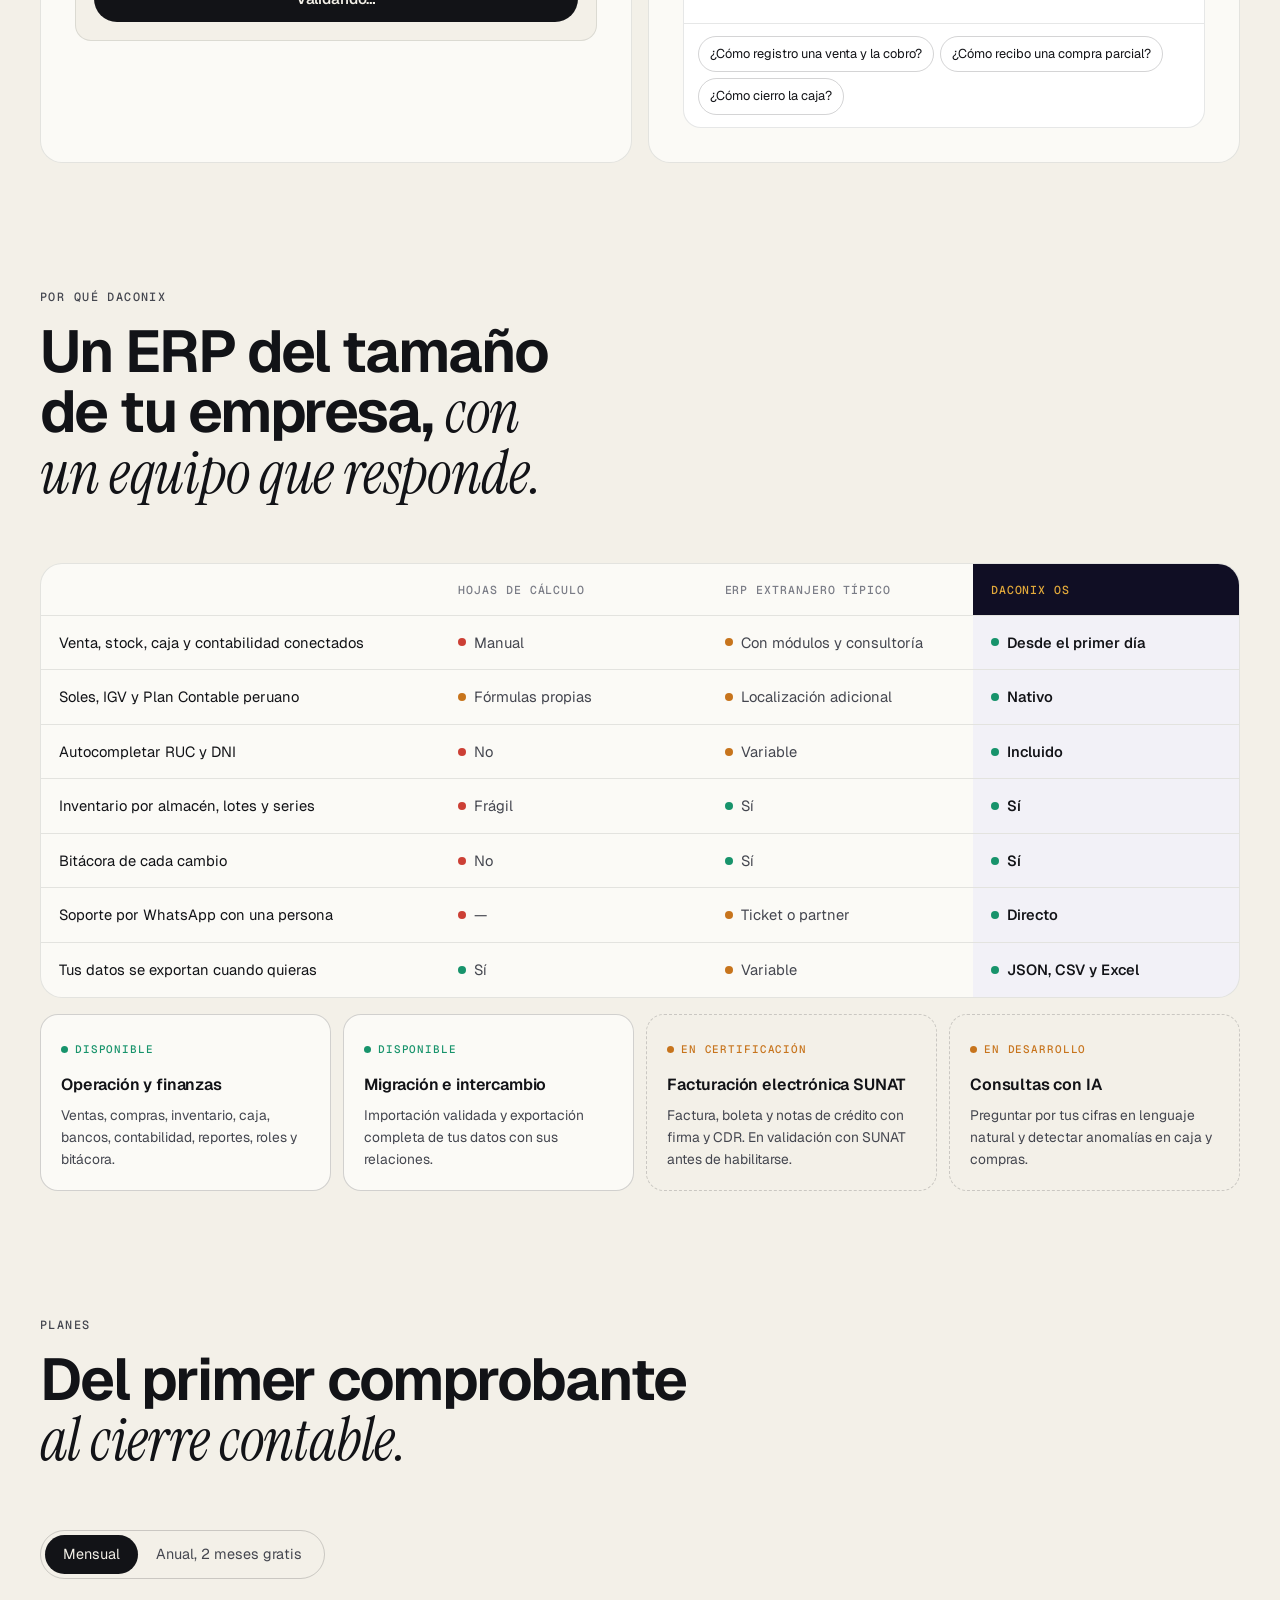
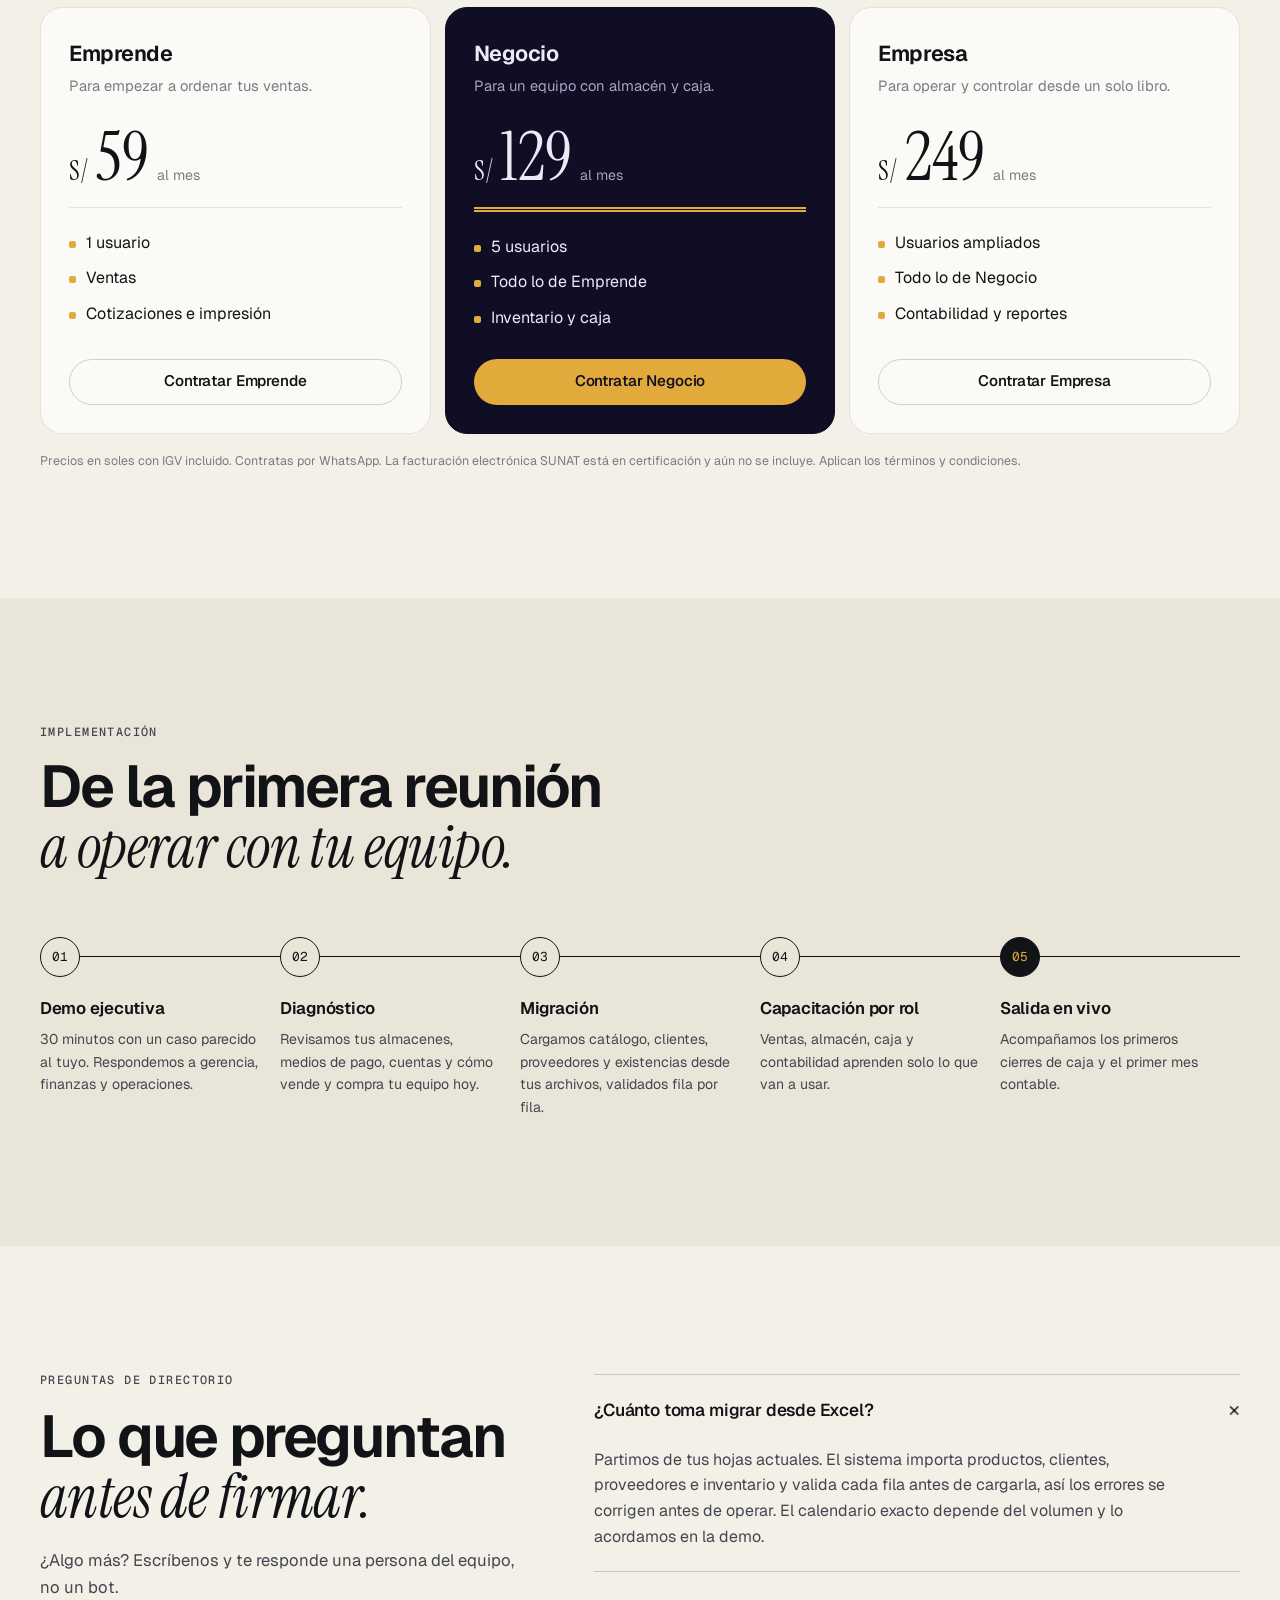
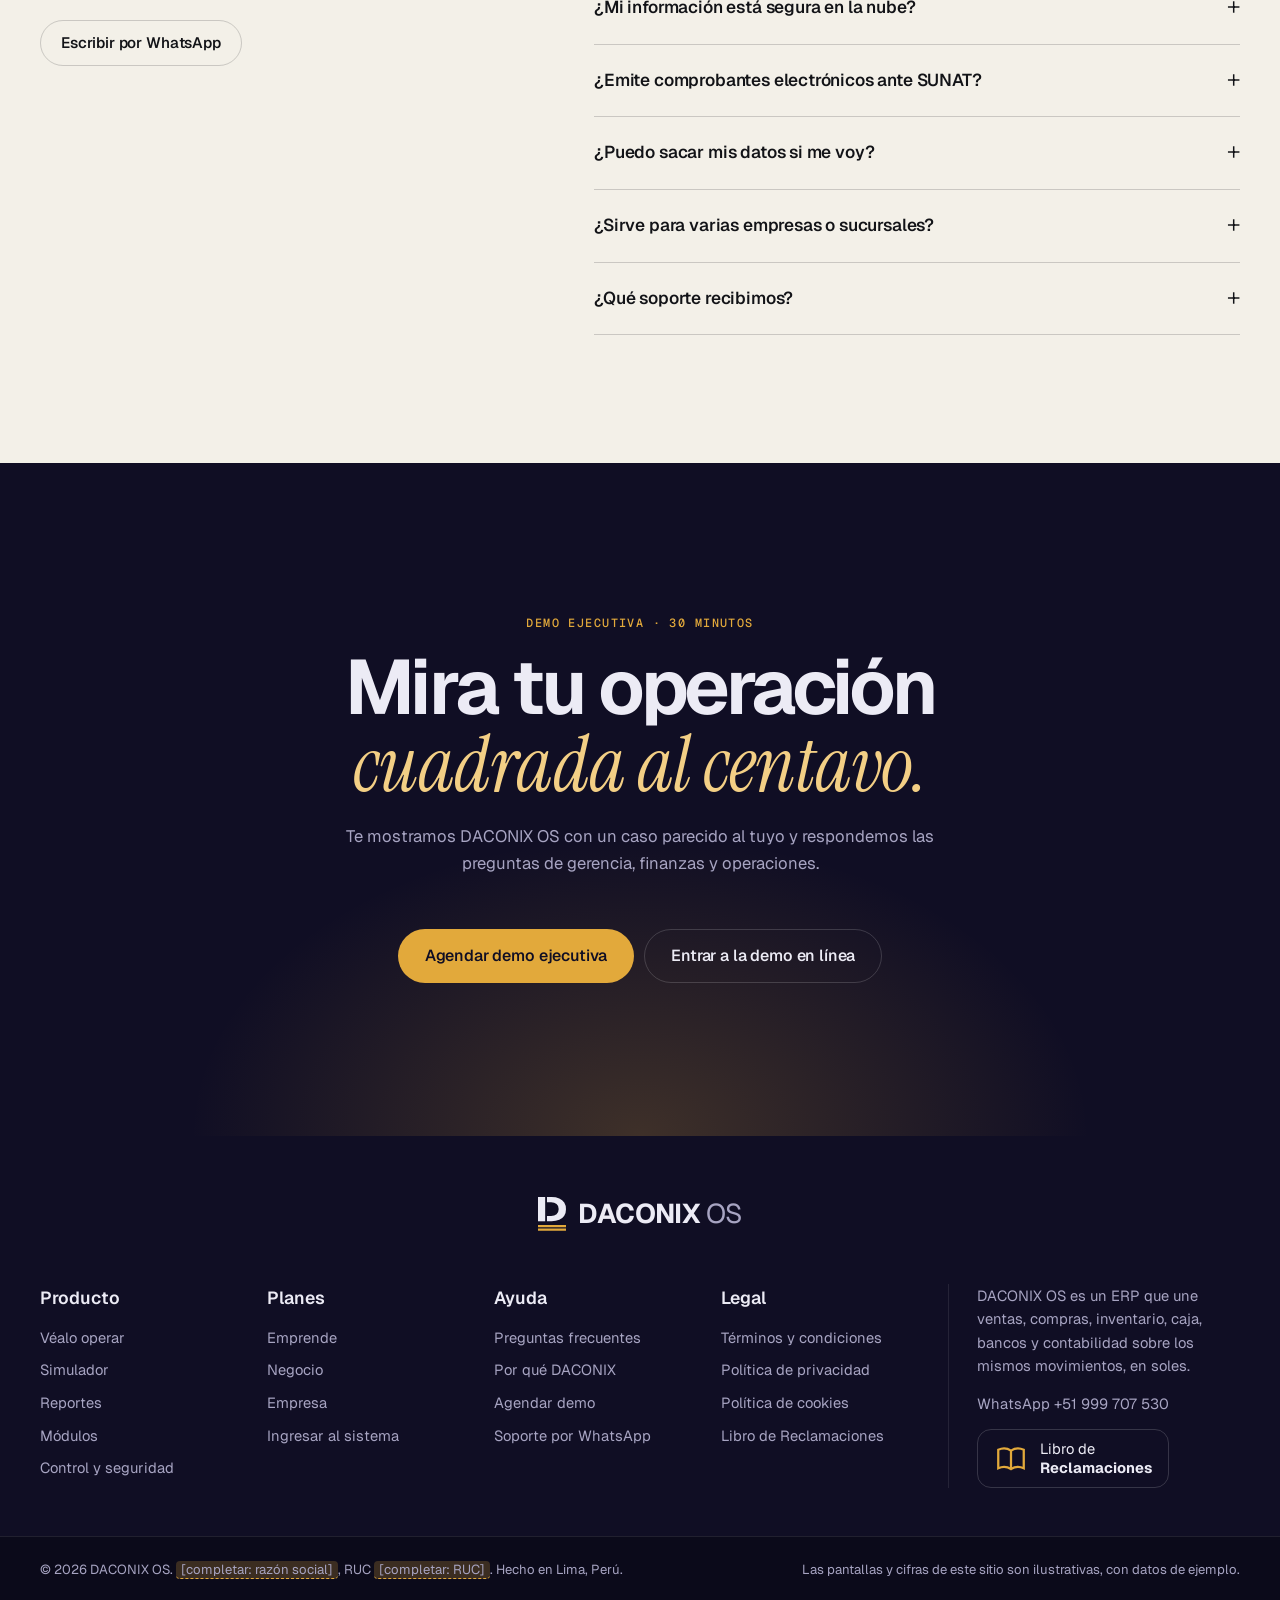
==== commit c4b84939: "feat(web): planes, pie de pagina completo y paginas legales Planes con contratacion por WhatsApp, te" ====
--- a/index.html
+++ b/index.html
@@ -16,6 +16,8 @@
 <link rel="preconnect" href="https://fonts.googleapis.com">
 <link rel="preconnect" href="https://fonts.gstatic.com" crossorigin>
 <link rel="stylesheet" href="https://fonts.googleapis.com/css2?family=Geist:wght@300..800&family=Geist+Mono:wght@400..600&family=Instrument+Serif:ital@0;1&display=swap">
+<link rel="stylesheet" href="assets/planes.css">
+<link rel="stylesheet" href="assets/legal.css">
 <link rel="stylesheet" href="assets/styles.css">
 </head>
 <body>
@@ -35,6 +37,7 @@
       <a href="#modulos">Módulos</a>
       <a href="#control">Control</a>
       <a href="#porque">Por qué DACONIX</a>
+      <a href="#planes">Planes</a>
     </nav>
     <div class="nav__cta">
       <a class="btn btn--ghost btn--sm" href="https://daconix-os.onrender.com/login" rel="noopener">Ingresar</a>
@@ -43,7 +46,7 @@
     <button class="nav__burger" aria-label="Abrir menú" aria-expanded="false" id="burger"><span></span><span></span></button>
   </div>
   <div class="nav__sheet" id="sheet" hidden>
-    <a href="#cine">Véalo operar</a><a href="#simulador">Simulador</a><a href="#reportes">Reportes</a><a href="#modulos">Módulos</a><a href="#control">Control</a><a href="#porque">Por qué DACONIX</a>
+    <a href="#cine">Véalo operar</a><a href="#simulador">Simulador</a><a href="#reportes">Reportes</a><a href="#modulos">Módulos</a><a href="#control">Control</a><a href="#porque">Por qué DACONIX</a><a href="#planes">Planes</a>
     <a class="btn btn--ink js-wa" data-msg="Hola, quiero agendar una demo ejecutiva de DACONIX OS." href="#">Agendar demo ejecutiva</a>
   </div>
 </header>
@@ -421,6 +424,69 @@
   </div>
 </section>
 
+<!-- ============ PLANES ============ -->
+<section class="plans-sec" id="planes">
+  <div class="wrap">
+    <div class="sechead">
+      <p class="eyebrow">Planes</p>
+      <h2 class="h2">Del primer comprobante <em>al cierre contable.</em></h2>
+    </div>
+    <div class="pl-period" role="radiogroup" aria-label="Periodo de pago">
+      <button type="button" role="radio" aria-checked="true" data-p="month">Mensual</button>
+      <button type="button" role="radio" aria-checked="false" data-p="year">Anual, 2 meses gratis</button>
+    </div>
+    <div class="pl-grid">
+      <article class="pl">
+        <h3>Emprende</h3>
+        <p class="pl__who">Para empezar a ordenar tus ventas.</p>
+        <p class="pl__price"><span>S/</span><b class="pl__num" data-month="59">59</b><small class="pl__per">al mes</small></p>
+        <ul><li>1 usuario</li><li>Ventas</li><li>Cotizaciones e impresión</li></ul>
+        <a class="btn btn--line btn--block pl__go" data-plan="0" target="_blank" rel="noopener" href="https://wa.me/51999707530?text=Hola%2C%20quiero%20contratar%20el%20plan%20Emprende%20mensual%20de%20DACONIX%20OS.">Contratar Emprende</a>
+      </article>
+      <article class="pl pl--night">
+        <h3>Negocio</h3>
+        <p class="pl__who">Para un equipo con almacén y caja.</p>
+        <p class="pl__price"><span>S/</span><b class="pl__num" data-month="129">129</b><small class="pl__per">al mes</small></p>
+        <ul><li>5 usuarios</li><li>Todo lo de Emprende</li><li>Inventario y caja</li></ul>
+        <a class="btn btn--gold btn--block pl__go" data-plan="1" target="_blank" rel="noopener" href="https://wa.me/51999707530?text=Hola%2C%20quiero%20contratar%20el%20plan%20Negocio%20mensual%20de%20DACONIX%20OS.">Contratar Negocio</a>
+      </article>
+      <article class="pl">
+        <h3>Empresa</h3>
+        <p class="pl__who">Para operar y controlar desde un solo libro.</p>
+        <p class="pl__price"><span>S/</span><b class="pl__num" data-month="249">249</b><small class="pl__per">al mes</small></p>
+        <ul><li>Usuarios ampliados</li><li>Todo lo de Negocio</li><li>Contabilidad y reportes</li></ul>
+        <a class="btn btn--line btn--block pl__go" data-plan="2" target="_blank" rel="noopener" href="https://wa.me/51999707530?text=Hola%2C%20quiero%20contratar%20el%20plan%20Empresa%20mensual%20de%20DACONIX%20OS.">Contratar Empresa</a>
+      </article>
+    </div>
+    <p class="tiny muted pl-note">Precios en soles con IGV incluido. Contratas por WhatsApp. La facturación electrónica SUNAT está en certificación y aún no se incluye. Aplican los <a href="terminos.html">términos y condiciones</a>.</p>
+  </div>
+</section>
+<script>
+(function () {
+  var sec = document.getElementById('planes'), period = 'month';
+  var local = false;
+  var names = ['Emprende', 'Negocio', 'Empresa'];
+  function links() {
+    sec.querySelectorAll('.pl__go').forEach(function (a) {
+      var i = a.dataset.plan;
+      if (local) { a.href = 'pago.html?plan=' + i + '&periodo=' + period; a.removeAttribute('target'); a.textContent = 'Elegir ' + names[i]; }
+      else a.href = 'https://wa.me/51999707530?text=' + encodeURIComponent('Hola, quiero contratar el plan ' + names[i] + (period === 'year' ? ' anual' : ' mensual') + ' de DACONIX OS.');
+    });
+  }
+  sec.querySelectorAll('.pl-period button').forEach(function (b) {
+    b.addEventListener('click', function () {
+      period = b.dataset.p;
+      var year = period === 'year';
+      sec.querySelectorAll('.pl-period button').forEach(function (x) { x.setAttribute('aria-checked', x === b); });
+      sec.querySelectorAll('.pl__num').forEach(function (n) { n.textContent = (n.dataset.month * (year ? 10 : 1)).toLocaleString('en-US'); });
+      sec.querySelectorAll('.pl__per').forEach(function (n) { n.textContent = year ? 'al año' : 'al mes'; });
+      links();
+    });
+  });
+  links();
+})();
+</script>
+
 <!-- ============ IMPLEMENTACION ============ -->
 <section class="impl">
   <div class="wrap">
@@ -439,7 +505,7 @@
 </section>
 
 <!-- ============ FAQ ============ -->
-<section class="faq">
+<section class="faq" id="faq">
   <div class="wrap faq__grid">
     <div>
       <p class="eyebrow">Preguntas de directorio</p>
@@ -472,17 +538,36 @@
 </section>
 </main>
 
-<footer class="foot">
-  <div class="wrap foot__in">
-    <a class="brand" href="#top"><svg class="brand__mark" viewBox="0 0 115.26 138.92" aria-hidden="true"><path d="M0 100L0 0L29.51 0L29.51 100Z" fill="currentColor"/><path d="M36.92 0L55.81 0Q74.27 0 87.57 5.81Q100.87 11.63 108.07 22.82Q115.26 34.01 115.26 50Q115.26 66.13 108.07 77.25Q100.87 88.37 87.57 94.19Q74.27 100 55.81 100L36.92 100L36.92 78.05L54.07 78.05Q67.88 78.05 76.38 71.08Q84.88 64.1 84.88 51.6L84.88 48.26Q84.88 35.9 76.38 28.92Q67.88 21.95 54.07 21.95L36.92 21.95Z" fill="currentColor"/><path d="M0 114.83H115.26V124.09H0Z" fill="var(--gold)"/><path d="M0 129.65H115.26V138.92H0Z" fill="var(--gold)"/></svg><span>DACONIX<b>OS</b></span></a>
-    <p>Plataforma de gestión empresarial · Lima, Perú</p>
-    <p><a class="js-wa" data-msg="Hola, quiero información de DACONIX OS." href="#">WhatsApp +51 999 707 530</a></p>
-    <p class="muted tiny">Las pantallas y cifras de esta página son ilustrativas, con datos de ejemplo.</p>
+<footer class="bigfoot">
+  <div class="wrap">
+    <a class="bigfoot__brand" href="#top" aria-label="DACONIX OS, inicio"><svg class="brand__mark" viewBox="0 0 115.26 138.92" aria-hidden="true"><path d="M0 100L0 0L29.51 0L29.51 100Z" fill="currentColor"/><path d="M36.92 0L55.81 0Q74.27 0 87.57 5.81Q100.87 11.63 108.07 22.82Q115.26 34.01 115.26 50Q115.26 66.13 108.07 77.25Q100.87 88.37 87.57 94.19Q74.27 100 55.81 100L36.92 100L36.92 78.05L54.07 78.05Q67.88 78.05 76.38 71.08Q84.88 64.1 84.88 51.6L84.88 48.26Q84.88 35.9 76.38 28.92Q67.88 21.95 54.07 21.95L36.92 21.95Z" fill="currentColor"/><path d="M0 114.83H115.26V124.09H0Z M0 129.65H115.26V138.92H0Z" fill="#E2A93B"/></svg><span>DACONIX <b>OS</b></span></a>
+    <div class="bigfoot__grid">
+      <div><h3>Producto</h3><ul><li><a href="#cine" >Véalo operar</a></li><li><a href="#simulador" >Simulador</a></li><li><a href="#reportes" >Reportes</a></li><li><a href="#modulos" >Módulos</a></li><li><a href="#control" >Control y seguridad</a></li></ul></div>
+      <div><h3>Planes</h3><ul><li><a href="#planes" >Emprende</a></li><li><a href="#planes" >Negocio</a></li><li><a href="#planes" >Empresa</a></li><li><a href="https://daconix-os.onrender.com/login" rel="noopener">Ingresar al sistema</a></li></ul></div>
+      <div><h3>Ayuda</h3><ul><li><a href="#faq" >Preguntas frecuentes</a></li><li><a href="#porque" >Por qué DACONIX</a></li><li><a href="https://wa.me/51999707530?text=Hola%2C%20quiero%20agendar%20una%20demo%20ejecutiva%20de%20DACONIX%20OS." target="_blank" rel="noopener">Agendar demo</a></li><li><a href="https://wa.me/51999707530?text=Hola%2C%20tengo%20una%20consulta%20sobre%20DACONIX%20OS." target="_blank" rel="noopener">Soporte por WhatsApp</a></li></ul></div>
+      <div><h3>Legal</h3><ul><li><a href="terminos.html" >Términos y condiciones</a></li><li><a href="privacidad.html" >Política de privacidad</a></li><li><a href="cookies.html" >Política de cookies</a></li><li><a href="reclamaciones.html" >Libro de Reclamaciones</a></li></ul></div>
+      <div class="bigfoot__about">
+        <p>DACONIX OS es un ERP que une ventas, compras, inventario, caja, bancos y contabilidad sobre los mismos movimientos, en soles.</p>
+        <p><a href="https://wa.me/51999707530?text=Hola%2C%20quiero%20informaci%C3%B3n%20de%20DACONIX%20OS." target="_blank" rel="noopener">WhatsApp +51 999 707 530</a></p>
+        <a class="libro" href="reclamaciones.html">
+          <svg viewBox="0 0 24 24" fill="none" stroke="currentColor" stroke-width="1.6" aria-hidden="true"><path d="M3 5.5c3-1.4 6-1.4 9 .6 3-2 6-2 9-.6v13c-3-1.4-6-1.4-9 .6-3-2-6-2-9-.6z"/><path d="M12 6v13"/></svg>
+          <span>Libro de<br><b>Reclamaciones</b></span>
+        </a>
+      </div>
+    </div>
+  </div>
+  <div class="bigfoot__base">
+    <div class="wrap">
+      <p>© 2026 DACONIX OS. <span class="dato" data-empresa="razonSocial">[completar: razón social]</span>, RUC <span class="dato" data-empresa="ruc">[completar: RUC]</span>. Hecho en Lima, Perú.</p>
+      <p>Las pantallas y cifras de este sitio son ilustrativas, con datos de ejemplo.</p>
+    </div>
   </div>
 </footer>
 
 <a class="wafab js-wa" data-msg="Hola, quiero información de DACONIX OS." href="#" aria-label="Escribir por WhatsApp"><svg viewBox="0 0 24 24"><path fill="currentColor" d="M12 2a10 10 0 00-8.6 15.1L2 22l5-1.3A10 10 0 1012 2zm0 18.2a8.2 8.2 0 01-4.2-1.2l-.3-.2-3 .8.8-2.9-.2-.3A8.2 8.2 0 1112 20.2zm4.5-6.1c-.2-.1-1.5-.7-1.7-.8s-.4-.1-.6.1-.7.8-.8 1-.3.2-.5.1a6.7 6.7 0 01-3.3-2.9c-.3-.4.2-.4.7-1.4.1-.2 0-.3 0-.4l-.8-1.8c-.2-.5-.4-.4-.6-.4h-.5a1 1 0 00-.7.3 3 3 0 00-.9 2.2 5.2 5.2 0 001.1 2.7 11.8 11.8 0 004.5 4c1.7.7 2.3.8 3.2.6a2.7 2.7 0 001.7-1.2 2.2 2.2 0 00.2-1.2c-.1-.1-.3-.2-.5-.3z"/></svg></a>
 
+<script src="assets/empresa.js"></script>
+<script src="assets/legal.js"></script>
 <script src="assets/app.js" defer></script>
 <script src="assets/cinema.js" defer></script>
 </body>
--- a/assets/planes.css
+++ b/assets/planes.css
@@ -0,0 +1,22 @@
+/* Planes: papel y tinta; el plan central usa la noche índigo del producto y la doble raya de lo que cuadra. */
+.plans-sec{padding:0 0 clamp(80px,10vw,140px)}
+.pl-period{display:inline-flex;padding:4px;margin-bottom:28px;border:1px solid var(--line-2);border-radius:999px}
+.pl-period button{padding:8px 18px;border-radius:999px;font-size:.9rem;color:var(--ink-2)}
+.pl-period button[aria-checked=true]{background:var(--ink);color:var(--paper)}
+.pl-grid{display:grid;grid-template-columns:repeat(3,minmax(0,1fr));gap:14px;align-items:stretch}
+.pl{display:flex;flex-direction:column;padding:28px;background:var(--card);border:1px solid var(--line);border-radius:var(--r-lg)}
+.pl--night{background:var(--night);border-color:var(--night);color:var(--nink)}
+.pl h3{font-size:1.35rem;font-weight:650;letter-spacing:-.02em}
+.pl__who{margin-top:4px;color:var(--mute);font-size:.92rem}
+.pl--night .pl__who,.pl--night .pl__per{color:var(--nink-2)}
+.pl__price{display:flex;align-items:baseline;gap:8px;margin:26px 0 22px;padding-bottom:14px;border-bottom:1px solid var(--line)}
+.pl--night .pl__price{border-bottom:5px double var(--gold)}
+.pl__price span{font-family:var(--serif);font-size:1.6rem}
+.pl__price b{font:400 4.2rem/1 var(--serif);font-variant-numeric:tabular-nums}
+.pl__per{color:var(--mute);font-size:.88rem}
+.pl ul{list-style:none;margin:0 0 28px;padding:0;display:grid;gap:10px}
+.pl li{display:flex;gap:10px;align-items:baseline}
+.pl li::before{content:"";width:7px;height:7px;flex:none;background:var(--gold);border-radius:2px}
+.pl .btn{margin-top:auto}
+.pl-note{margin-top:18px}
+@media (max-width:820px){.pl-grid{grid-template-columns:minmax(0,1fr)}}
--- a/assets/legal.css
+++ b/assets/legal.css
@@ -0,0 +1,46 @@
+.bigfoot{background:var(--night);color:var(--nink-2);padding-top:56px;font-size:.92rem}
+.bigfoot__brand{display:flex;align-items:center;justify-content:center;gap:12px;margin-bottom:48px;color:var(--nink);font-size:1.7rem;font-weight:700;letter-spacing:-.02em}
+.bigfoot__brand b{font-weight:400;color:var(--nink-2)}
+.bigfoot__brand .brand__mark{width:28px;height:auto;color:var(--nink)}
+.bigfoot__grid{display:grid;grid-template-columns:repeat(4,minmax(0,1fr)) minmax(0,1.5fr);gap:32px;padding-bottom:48px}
+.bigfoot h3{margin:0 0 14px;color:var(--nink);font-size:1.1rem;font-weight:600}
+.bigfoot ul{list-style:none;margin:0;padding:0;display:grid;gap:9px}
+.bigfoot a:hover{color:var(--nink)}
+.bigfoot__about{display:grid;gap:14px;align-content:start;padding-left:28px;border-left:1px solid var(--nline)}
+.libro{display:inline-flex;align-items:center;gap:12px;justify-self:start;padding:10px 16px;border:1px solid var(--nline-2);border-radius:var(--r);color:var(--nink);line-height:1.25}
+.libro:hover{border-color:var(--gold)}
+.libro svg{width:34px;height:34px;color:var(--gold)}
+.bigfoot__base{background:#0B0A1A;padding:22px 0 90px;border-top:1px solid var(--nline);font-size:.82rem}
+.bigfoot__base .wrap{display:flex;flex-wrap:wrap;gap:6px 24px;justify-content:space-between}
+.dato{background:rgba(226,169,59,.22);color:inherit;padding:0 5px;border-radius:4px;border-bottom:1px dashed #E2A93B}
+@media (max-width:1000px){.bigfoot__grid{grid-template-columns:repeat(2,minmax(0,1fr))}.bigfoot__about{grid-column:1/-1;padding:24px 0 0;border:0;border-top:1px solid var(--nline)}}
+
+/* páginas legales */
+.legal-top{border-bottom:1px solid var(--line)}
+.legal-top .wrap{display:flex;align-items:center;justify-content:space-between;gap:16px;height:72px}
+.legal{max-width:780px;margin-inline:auto;padding:56px 20px 90px}
+.legal h1{font-size:clamp(2rem,5vw,3rem);line-height:1.05;letter-spacing:-.03em;font-weight:650}
+.legal .fecha{margin-top:10px;color:var(--mute);font-size:.9rem}
+.legal h2{margin:38px 0 10px;font-size:1.25rem;letter-spacing:-.015em}
+.legal p,.legal ul{margin:0 0 12px;color:var(--ink-2)}
+.legal ul{padding-left:20px}
+.legal a{text-decoration:underline;text-underline-offset:3px}
+.legal a.btn{text-decoration:none}
+.legal table{width:100%;border-collapse:collapse;margin:8px 0 16px;font-size:.92rem}
+.legal th,.legal td{text-align:left;vertical-align:top;padding:10px 8px;border-bottom:1px solid var(--line-2)}
+.rec{display:grid;gap:22px;margin-top:28px}
+.rec fieldset{display:grid;grid-template-columns:repeat(2,minmax(0,1fr));gap:14px;margin:0;padding:22px;border:1px solid var(--line-2);border-radius:var(--r-lg);background:var(--card)}
+.rec legend{padding:0 8px;font-weight:650}
+.rec label{display:grid;gap:6px;font-size:.88rem;color:var(--ink-2)}
+.rec .wide{grid-column:1/-1}
+.rec input,.rec select,.rec textarea{width:100%;padding:11px 12px;border:1px solid var(--line-2);border-radius:10px;background:#fff}
+.rec textarea{min-height:110px;resize:vertical;font:inherit}
+.rec .ok{display:flex;gap:10px;align-items:flex-start}
+.rec .ok input{width:18px;height:18px;margin-top:3px}
+.rec fieldset:disabled{opacity:.55}
+.aviso{padding:14px 16px;border-radius:var(--r);background:var(--warn-soft);color:var(--ink);margin-top:20px}
+.hoja{margin-top:28px;padding:26px;border:1.5px solid var(--ink);border-radius:var(--r);background:#fff}
+.hoja dl{display:grid;grid-template-columns:minmax(0,170px) minmax(0,1fr);gap:6px 14px;margin:14px 0}
+.hoja dt{color:var(--mute)}.hoja dd{margin:0;overflow-wrap:anywhere}
+@media (max-width:620px){.rec fieldset,.hoja dl{grid-template-columns:minmax(0,1fr)}.legal table{display:block;overflow-x:auto}}
+@media print{body>*:not(main),.legal>*:not(.hoja){display:none!important}.hoja{border-color:#000;margin:0}}
